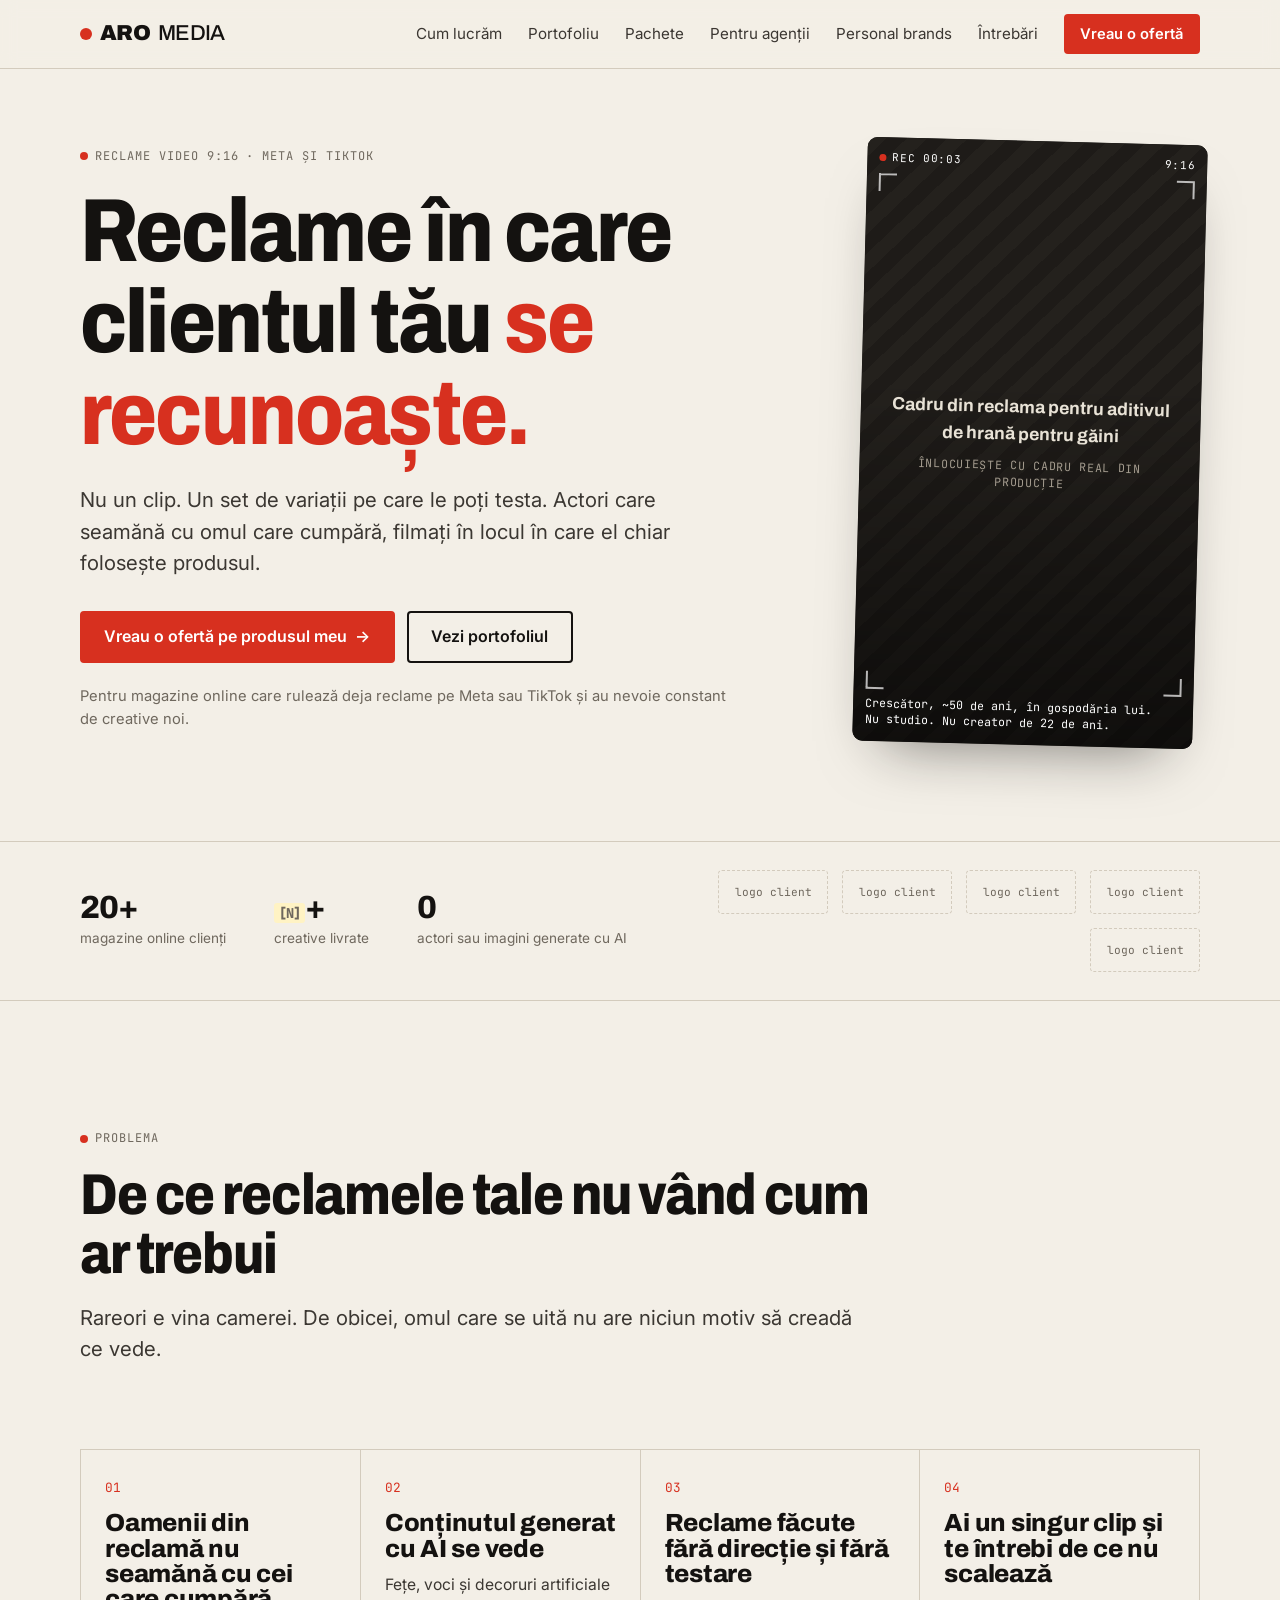
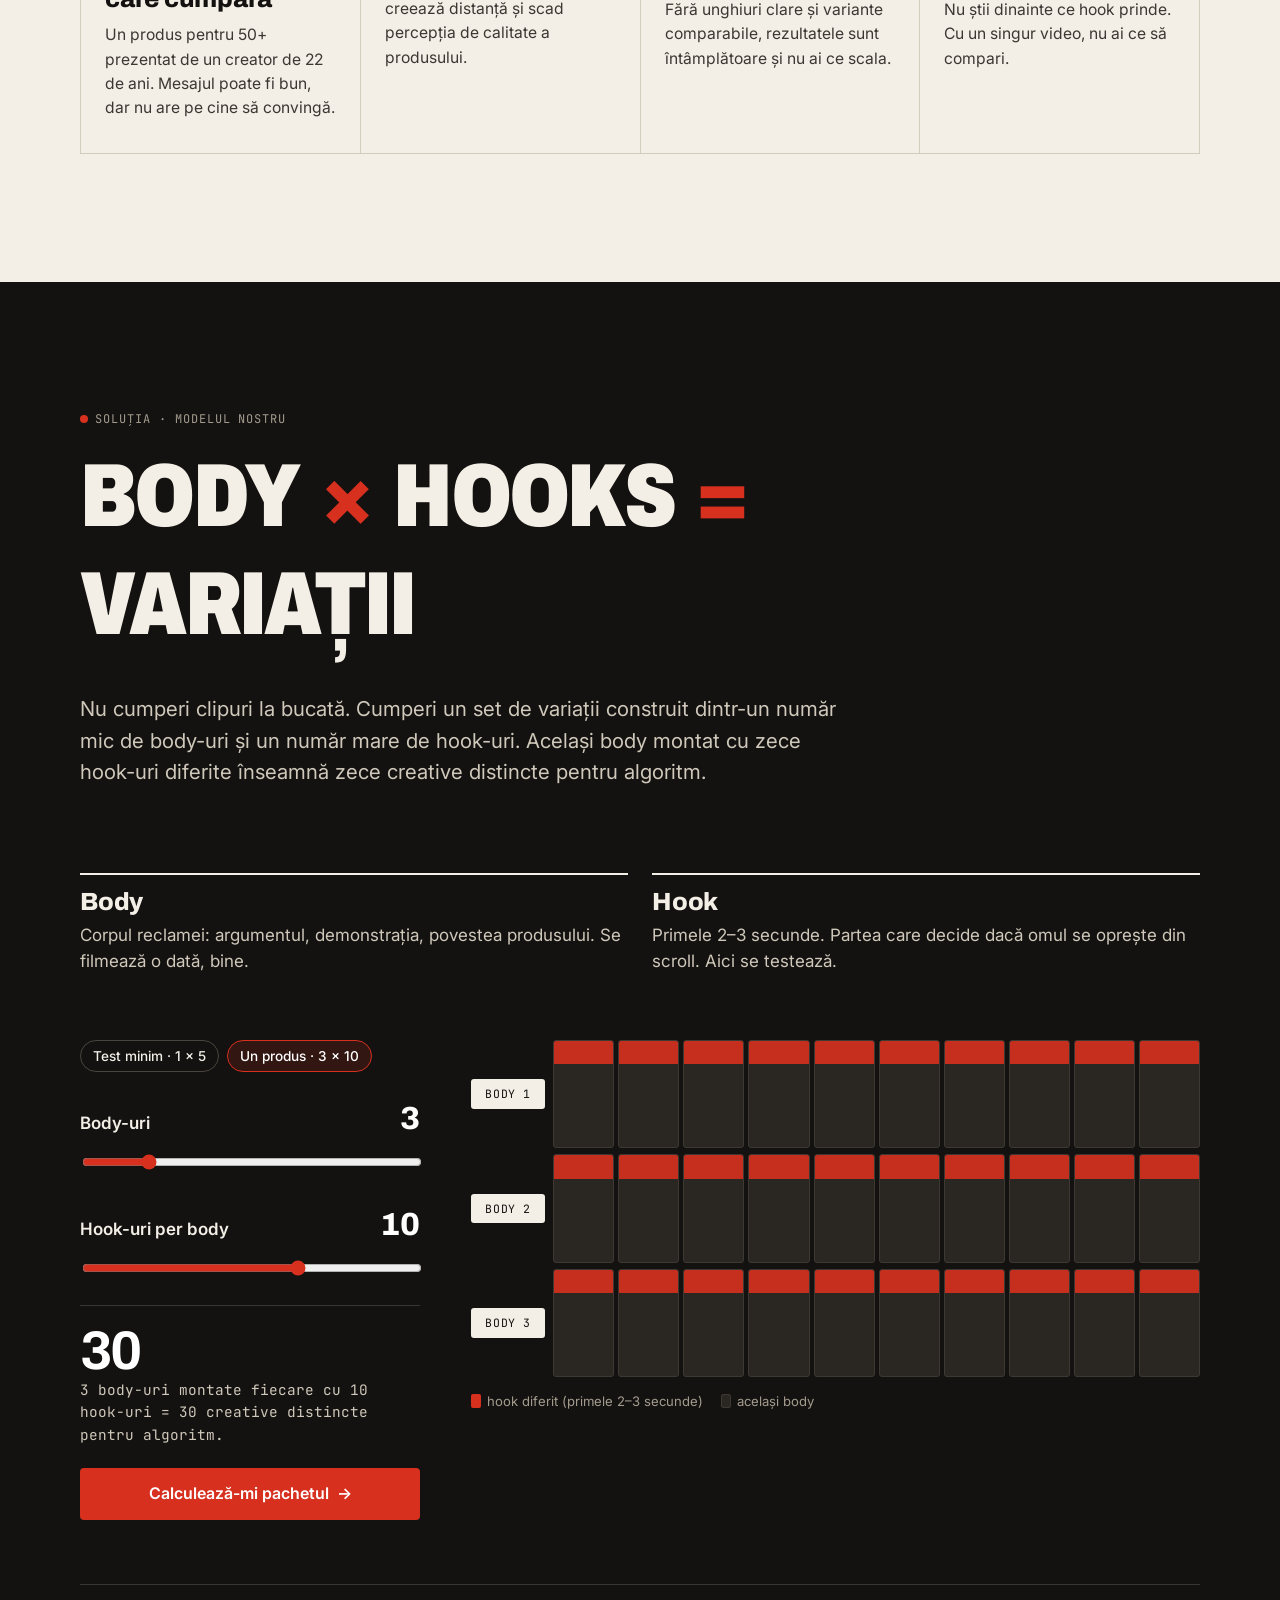
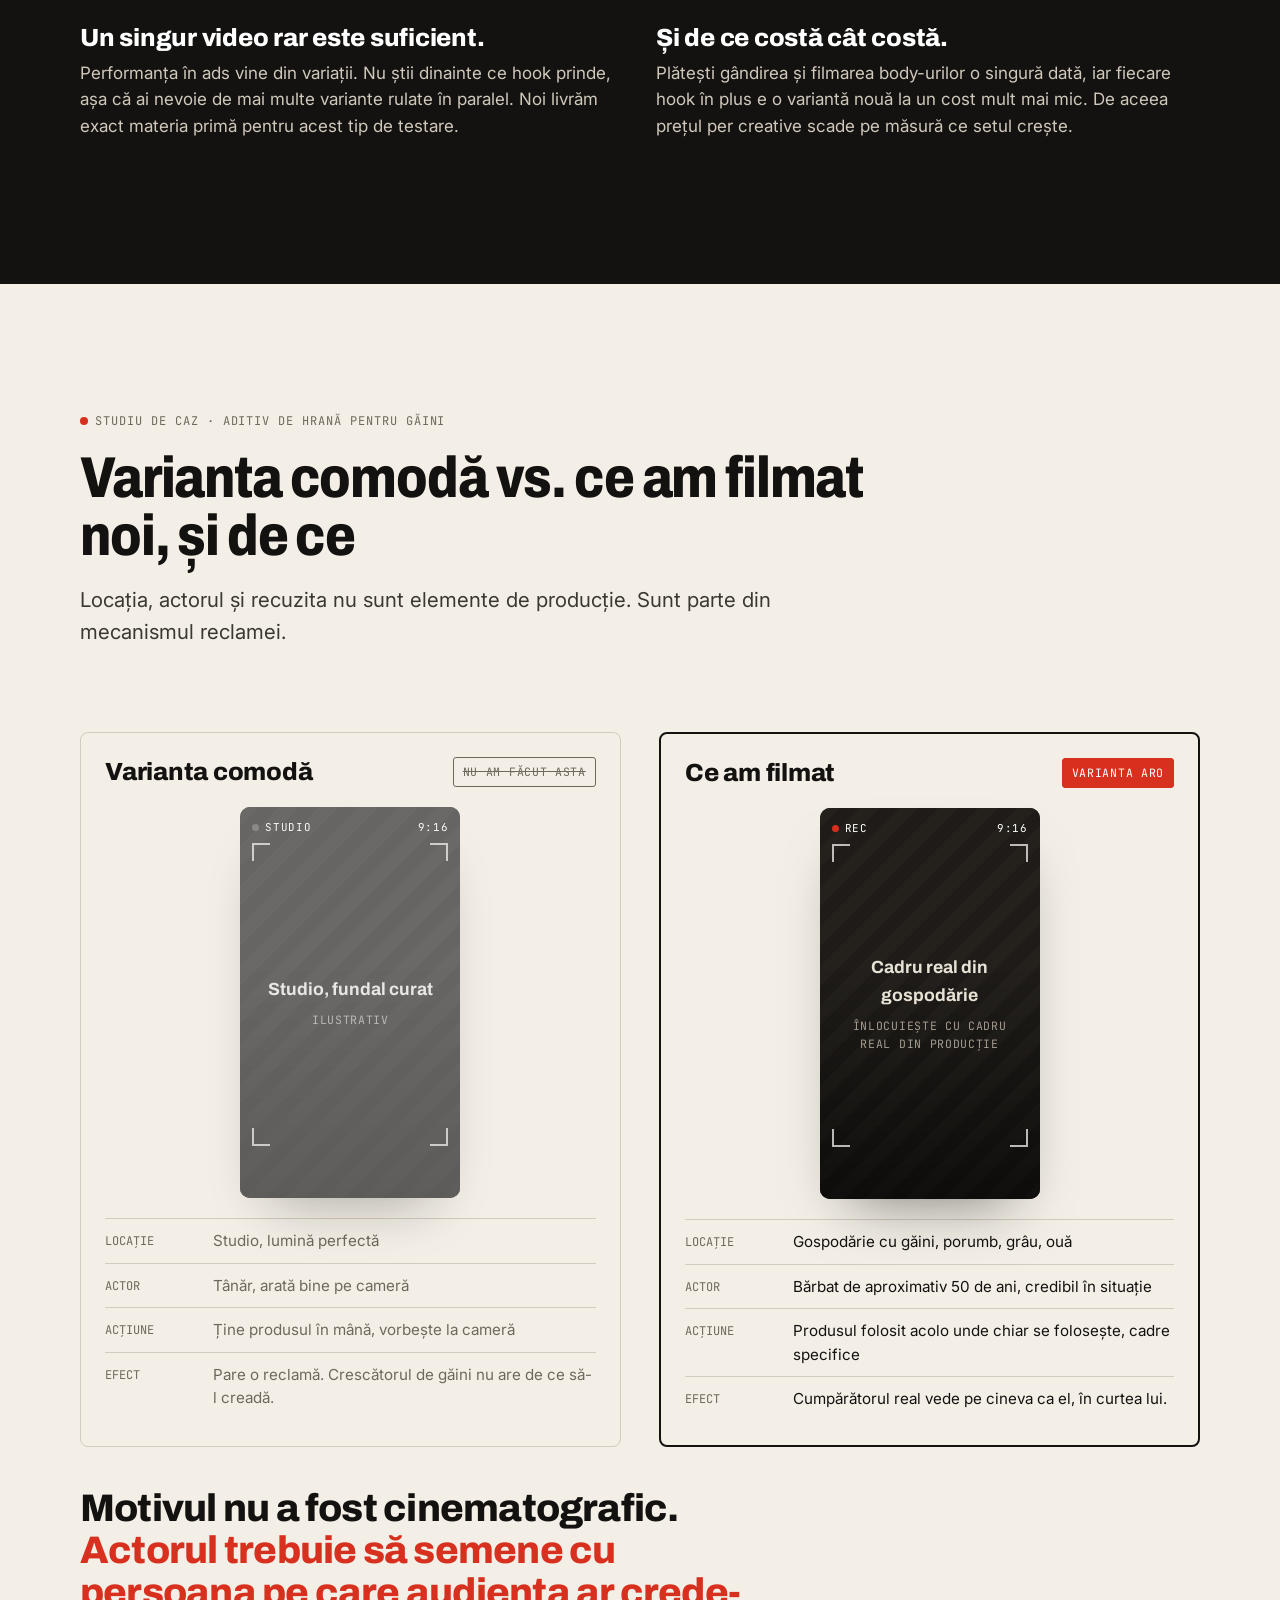
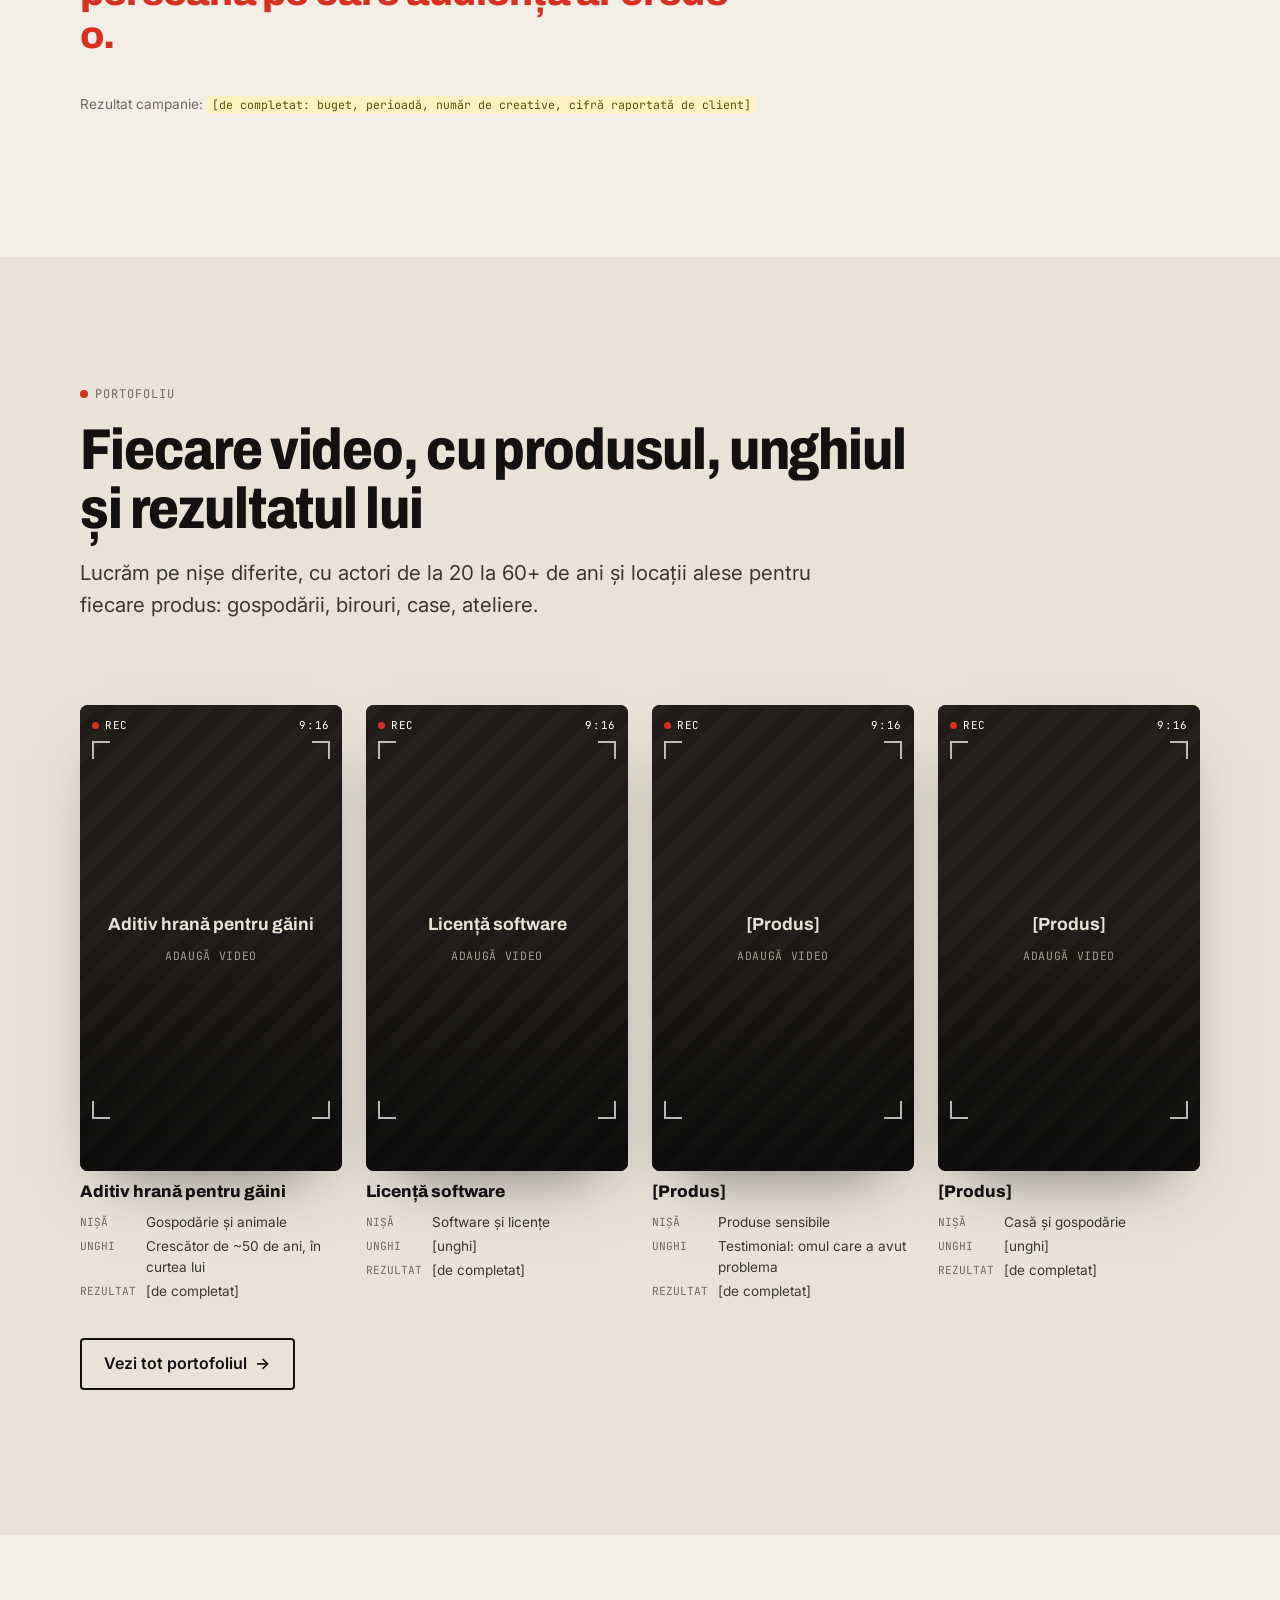
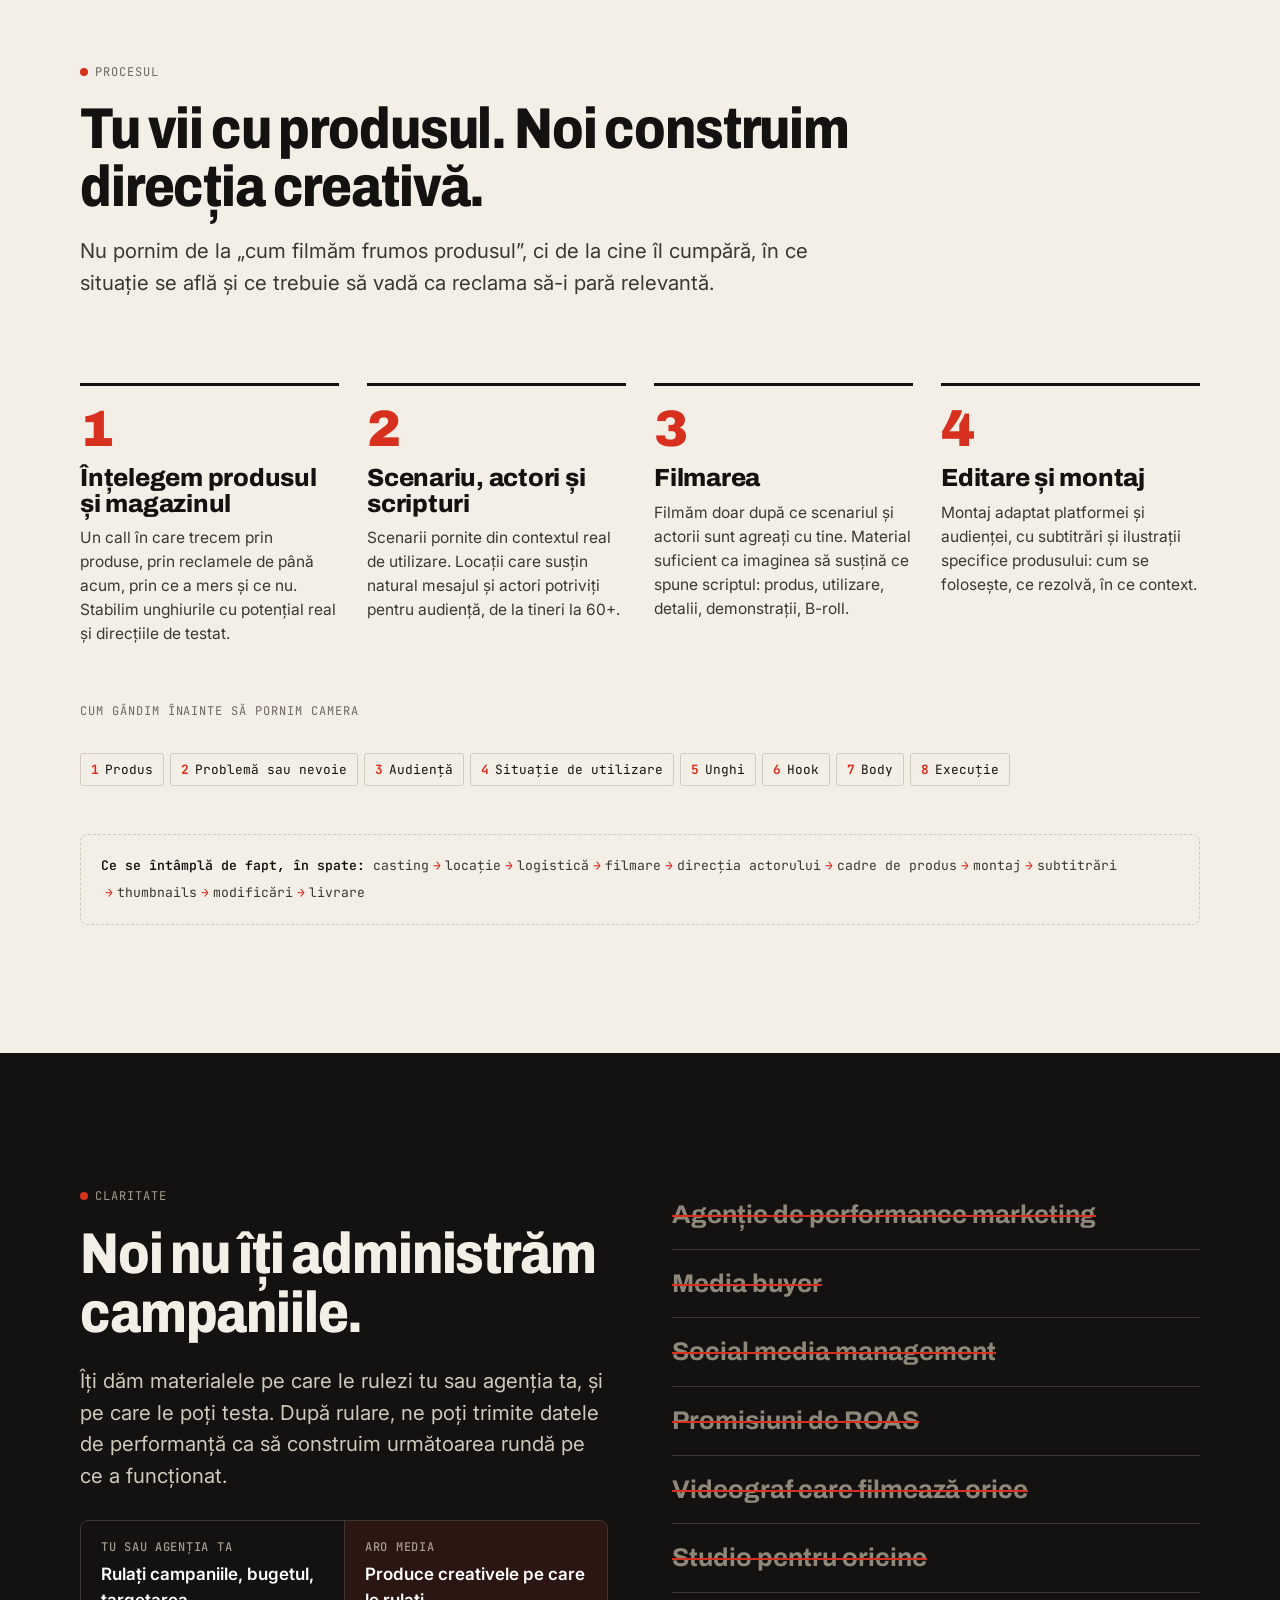
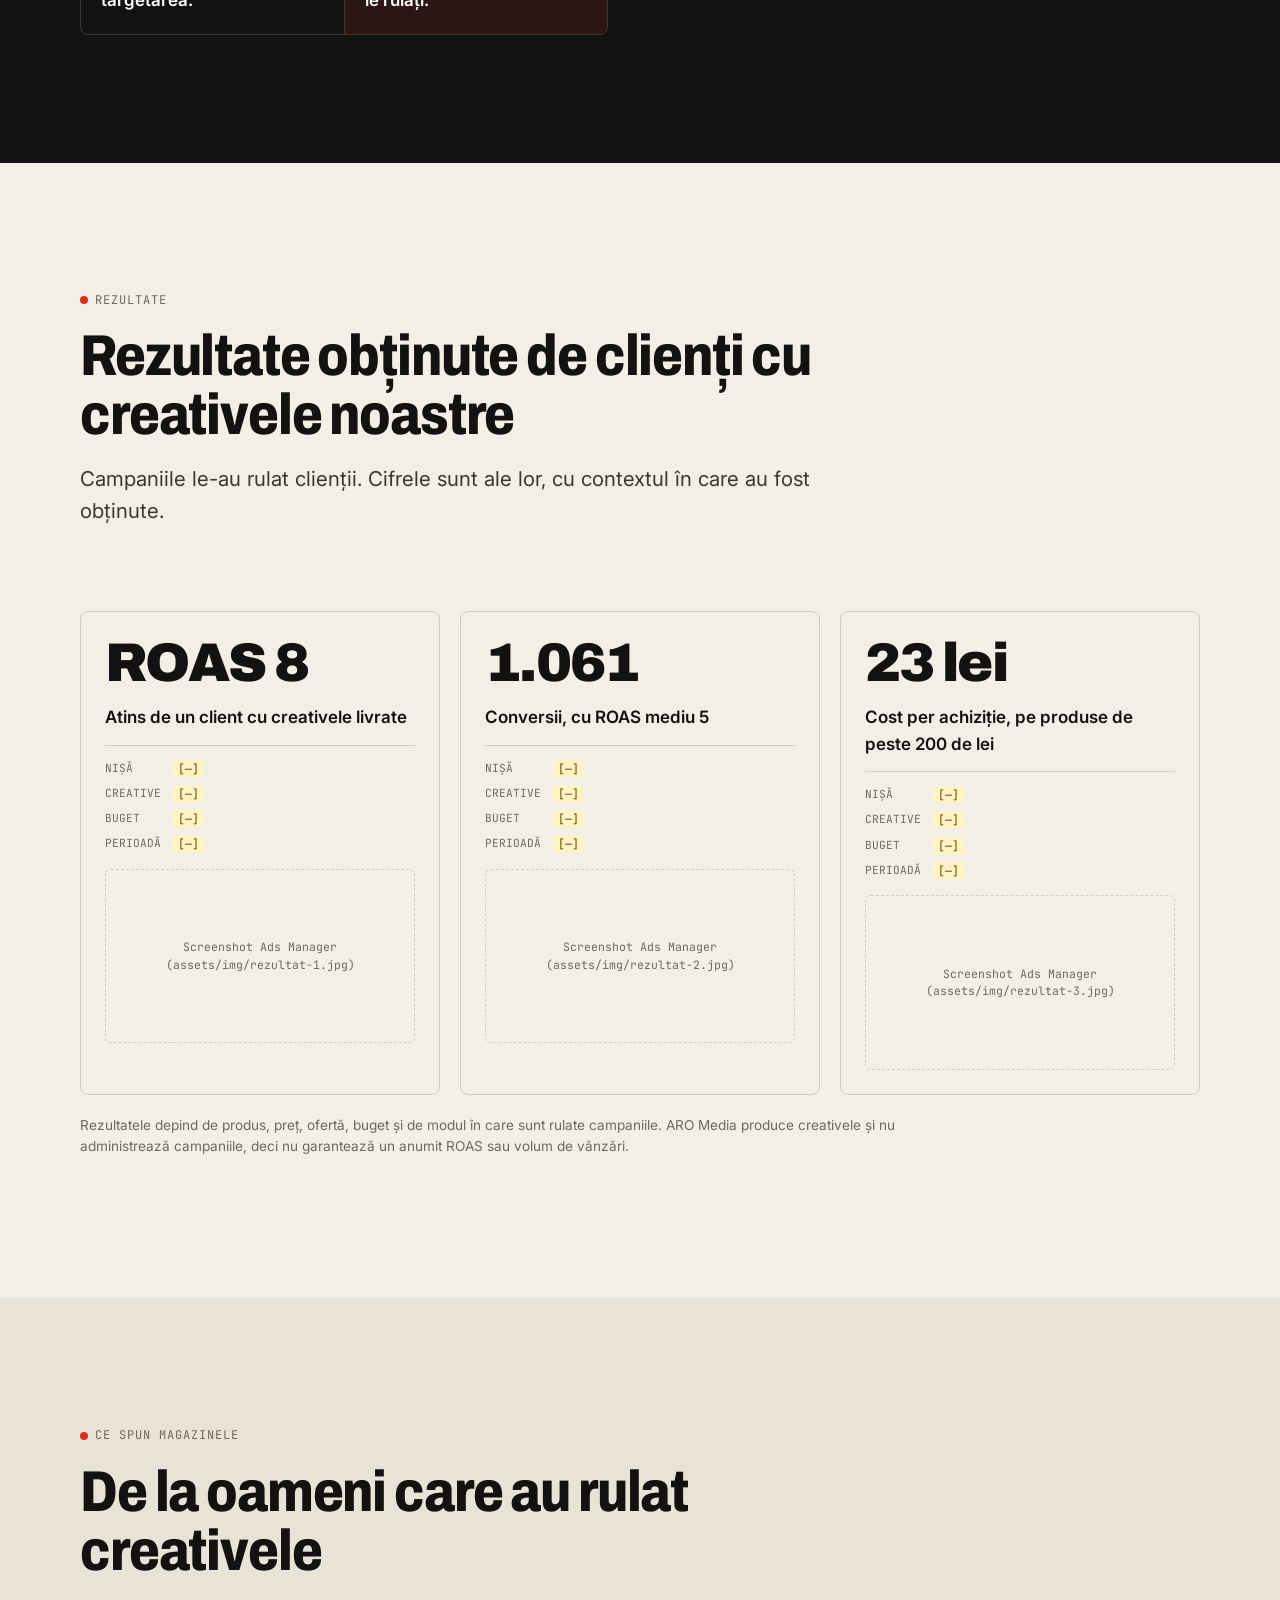
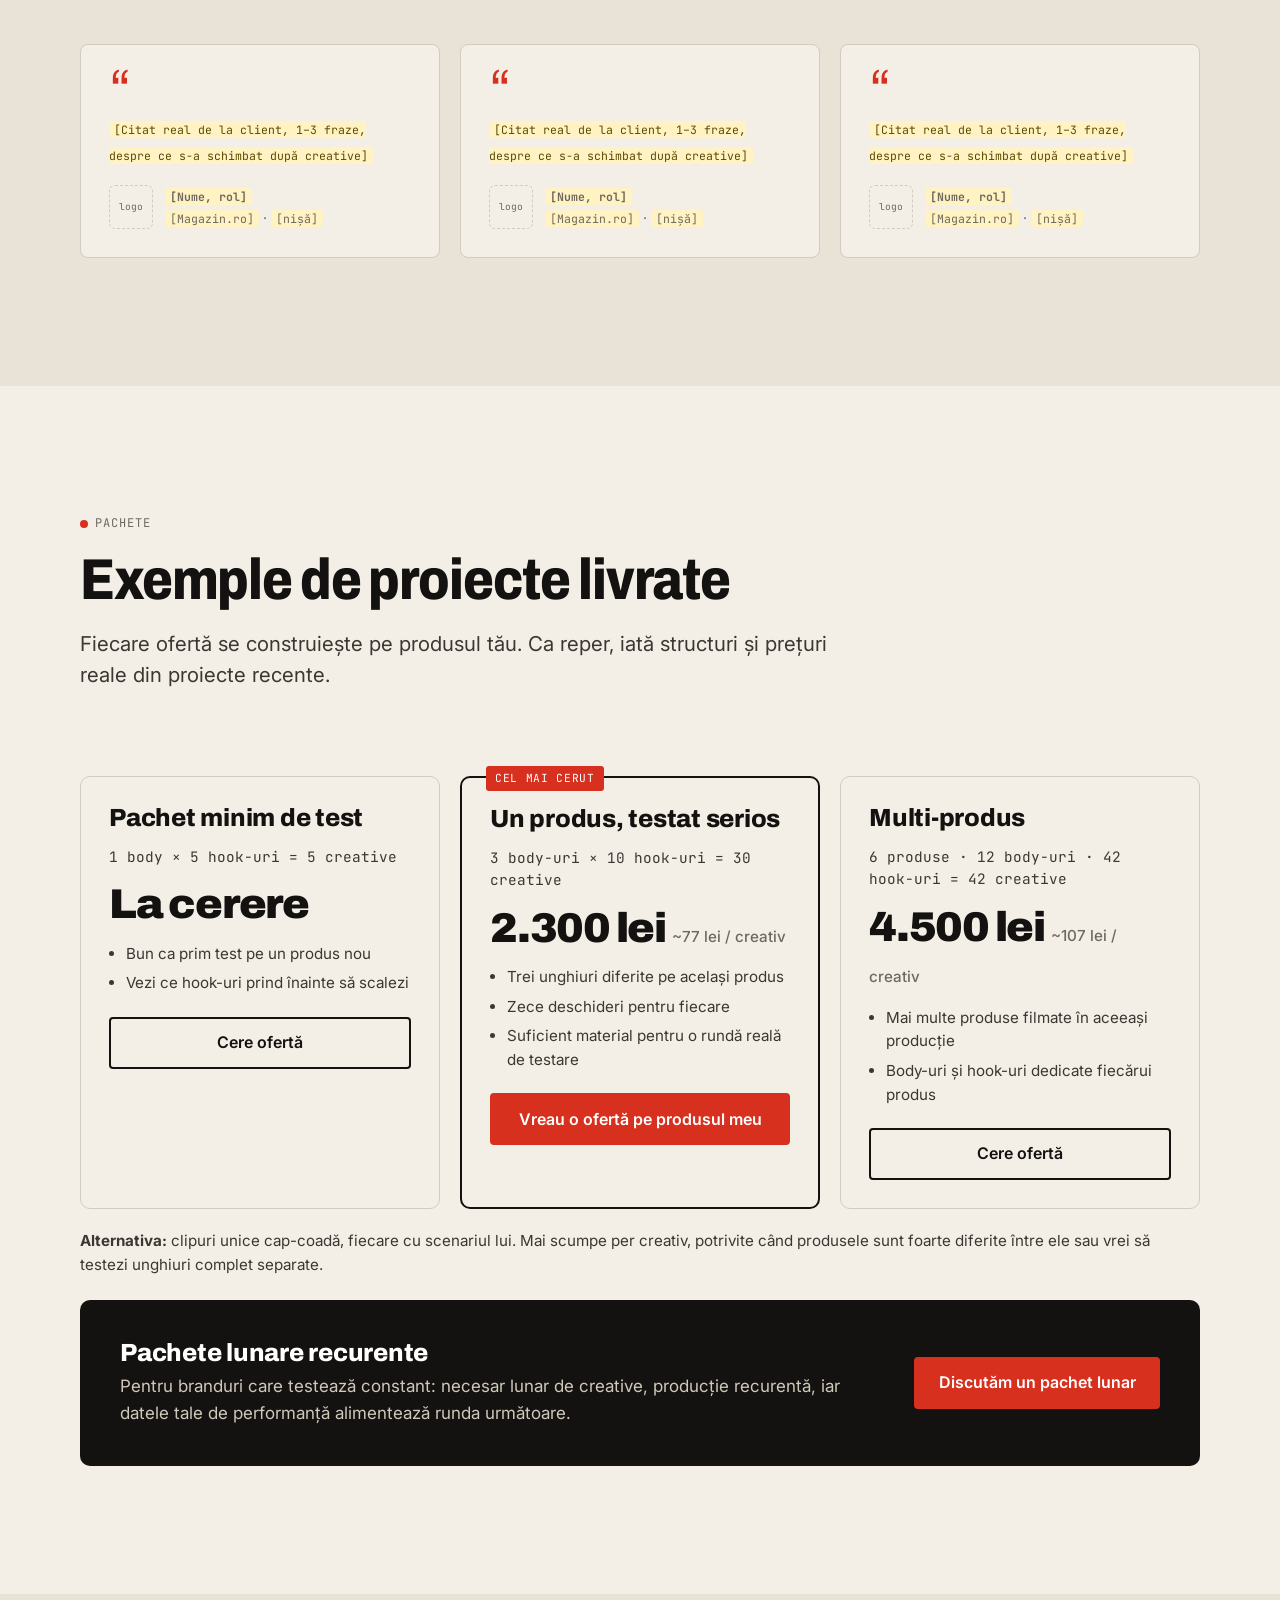
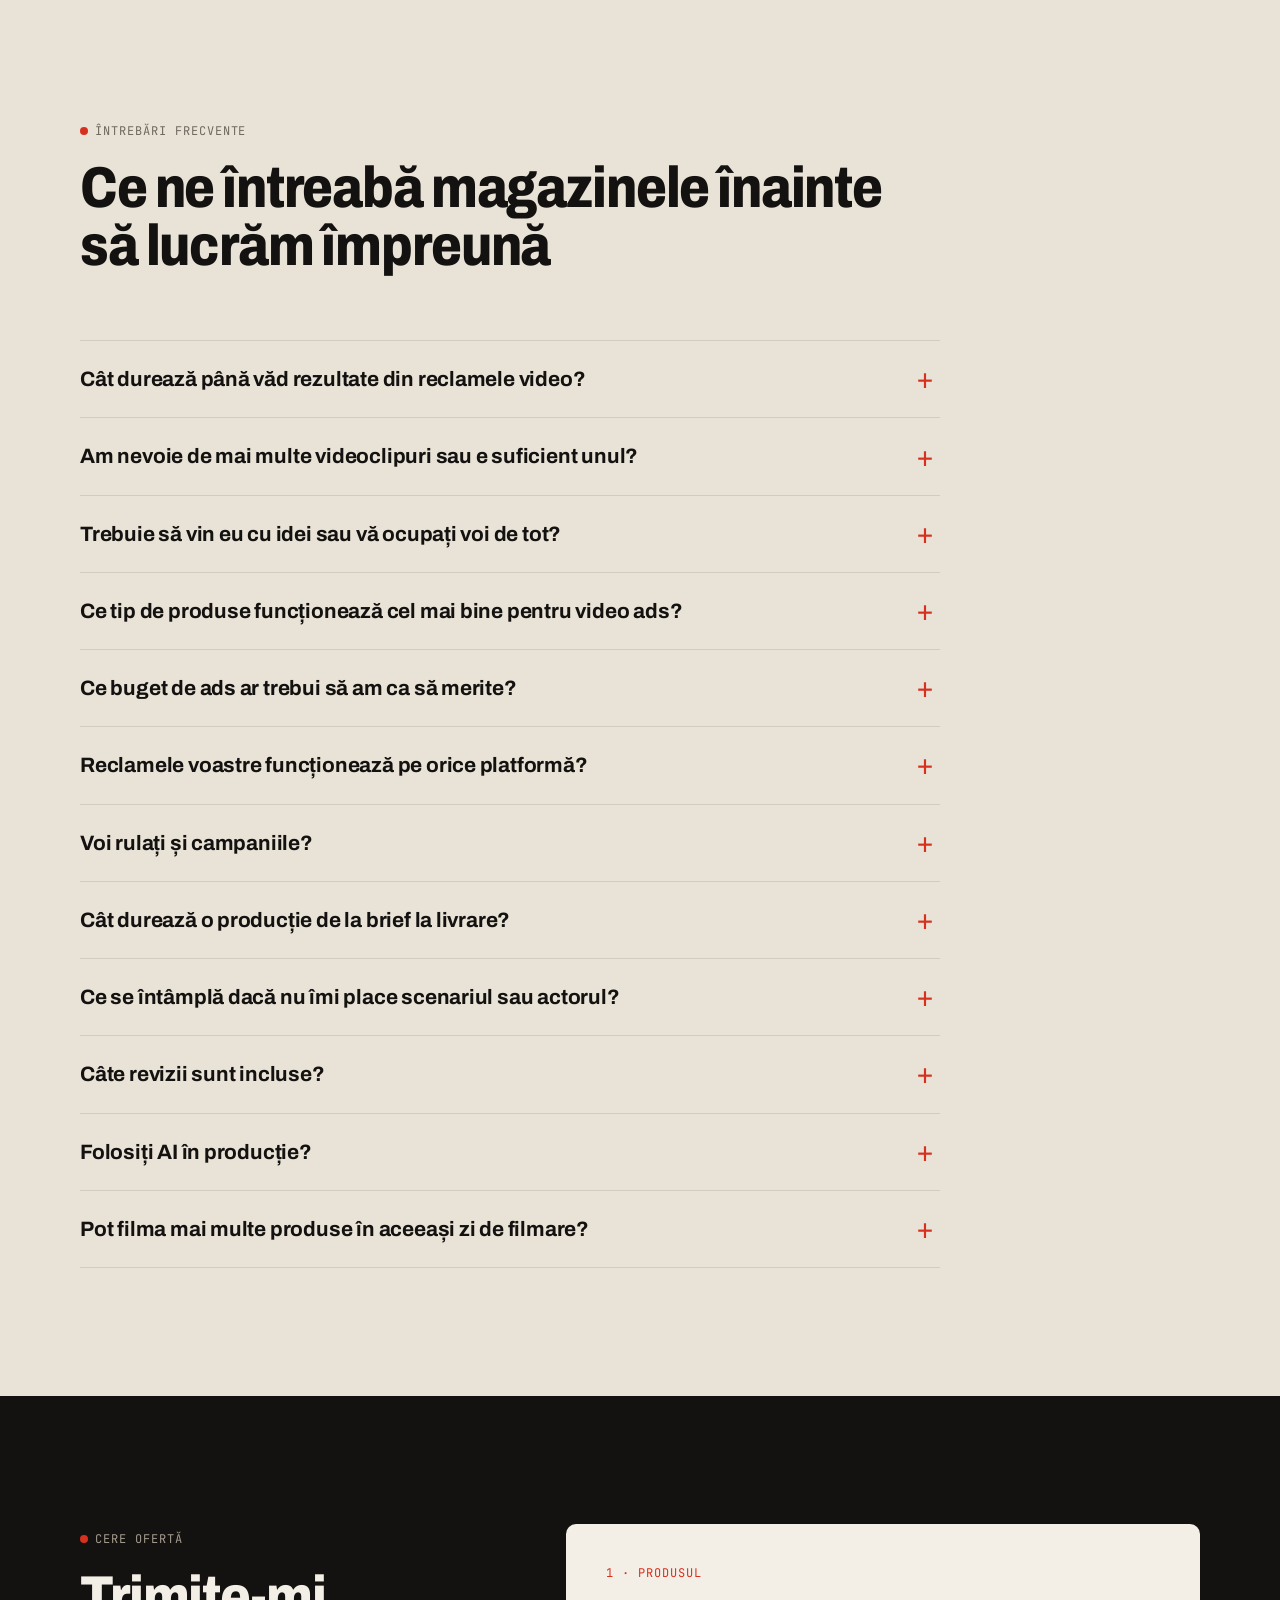
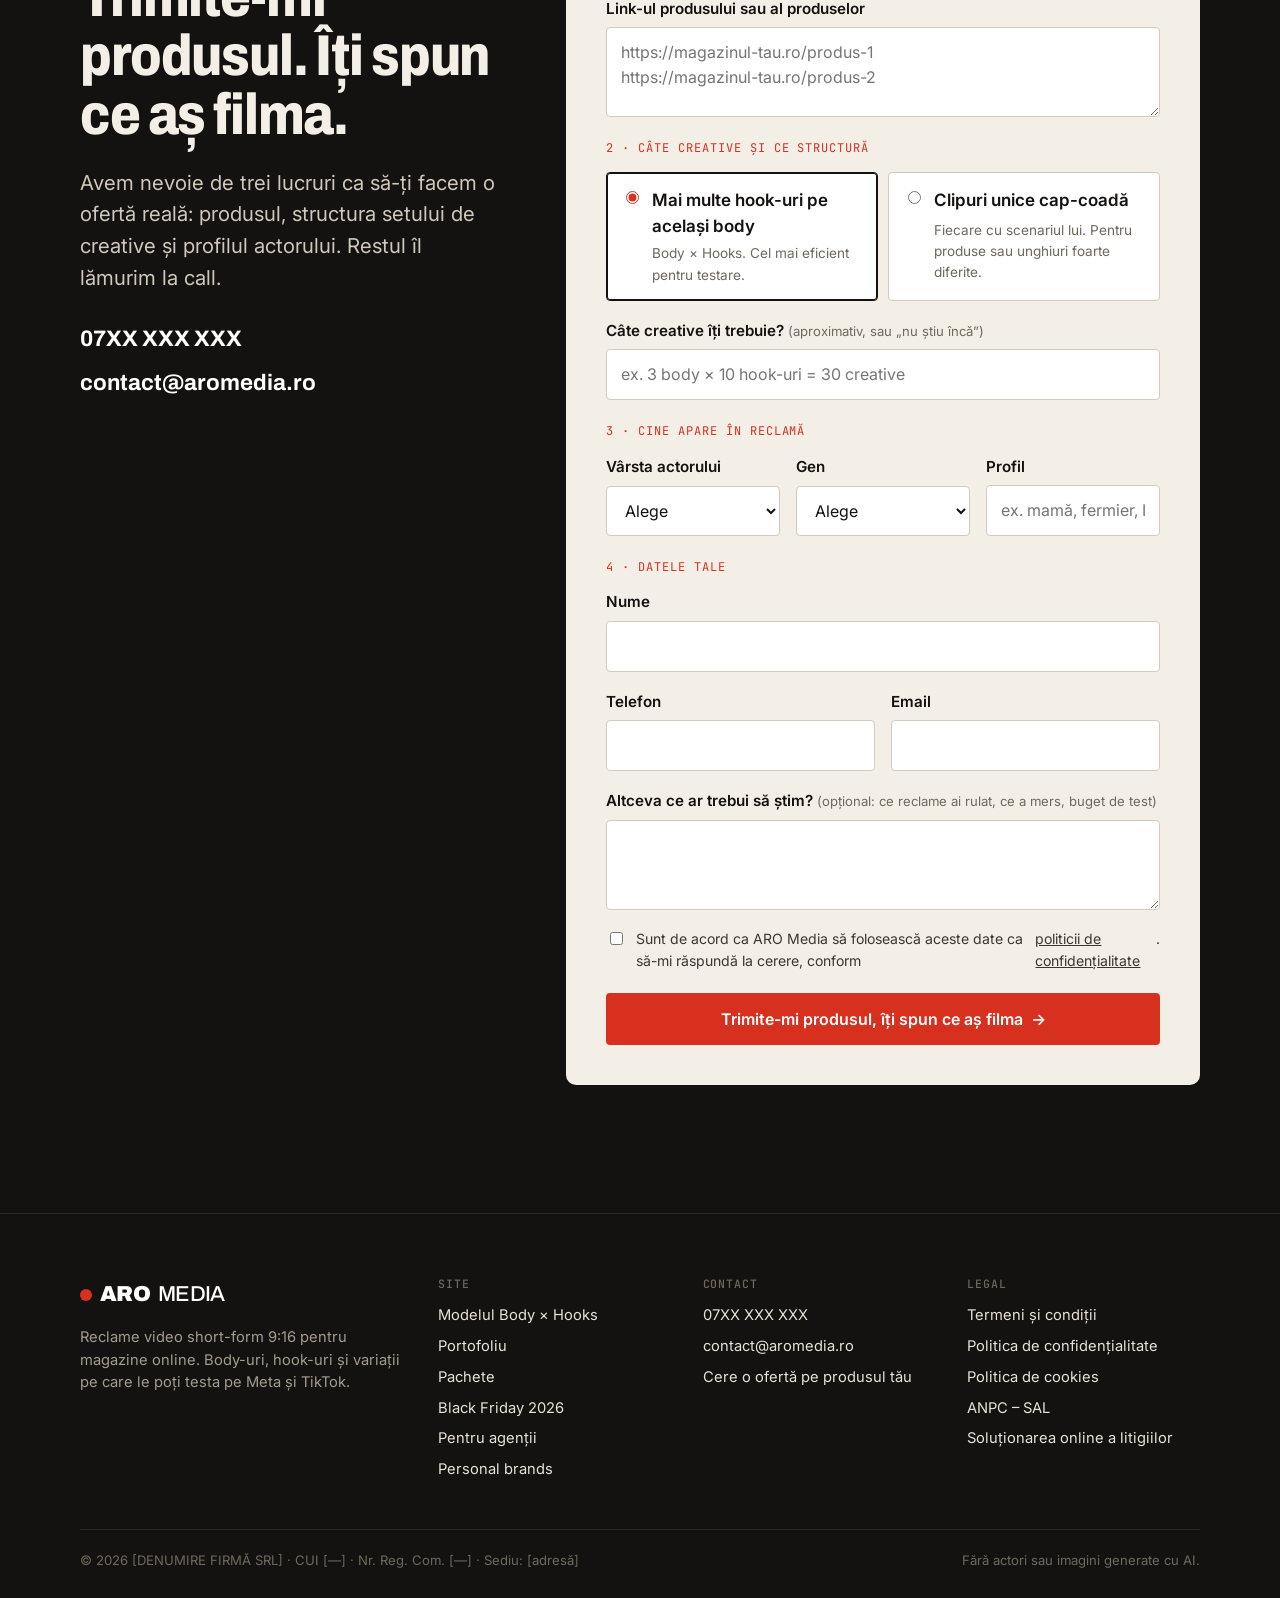
==== index.html @ 24bd260e "Site nou ARO Media Co-Authored-By: Claude Opus 5.5 <noreply@anthropic.com> Claude-Session: https://c" ====
<!doctype html>
<html lang="ro">
<head>
<meta charset="utf-8">
<meta name="viewport" content="width=device-width, initial-scale=1">
<title>ARO Media — Reclame video pentru magazine online | Meta și TikTok</title>
<meta name="description" content="Reclame video short-form 9:16 pentru magazine online. Actori care seamănă cu cumpărătorul, locații reale și seturi de variații Body × Hooks pe care le poți testa pe Meta și TikTok.">
<link rel="canonical" href="https://aromedia.ro/">
<meta property="og:type" content="website">
<meta property="og:locale" content="ro_RO">
<meta property="og:site_name" content="ARO Media">
<meta property="og:title" content="ARO Media — Reclame video pentru magazine online | Meta și TikTok">
<meta property="og:description" content="Reclame video short-form 9:16 pentru magazine online. Actori care seamănă cu cumpărătorul, locații reale și seturi de variații Body × Hooks pe care le poți testa pe Meta și TikTok.">
<meta property="og:url" content="https://aromedia.ro/">
<meta property="og:image" content="https://aromedia.ro/assets/img/og-image.jpg">
<meta name="theme-color" content="#141210">
<link rel="icon" href="/assets/img/favicon.svg" type="image/svg+xml">
<link rel="preconnect" href="https://fonts.googleapis.com">
<link rel="preconnect" href="https://fonts.gstatic.com" crossorigin>
<link rel="stylesheet" href="https://fonts.googleapis.com/css2?family=Archivo:wdth,wght@62..125,400..900&family=Inter:wght@400;500;600;700&family=JetBrains+Mono:wght@400;500&display=swap">
<link rel="stylesheet" href="/assets/css/style.css">
</head>
<body>
<a class="skip" href="#continut">Sari la conținut</a>

<div class="promo" data-bf>
  <div class="wrap">
    <span class="dot" aria-hidden="true"></span>
    <span>Black Friday 2026: pachete personalizate până pe 30 noiembrie.</span>
    <a href="/black-friday.html">Vezi oferta →</a>
  </div>
</div>
<header class="site-header">
  <div class="wrap">
    <a class="logo" href="/" aria-label="ARO Media, prima pagină"><span class="rec" aria-hidden="true"></span>ARO<span class="light">MEDIA</span></a>
    <button class="menu-toggle" aria-expanded="false" aria-controls="nav">Meniu</button>
    <nav class="nav" id="nav" aria-label="Principal">
      <a href="/#model">Cum lucrăm</a>
      <a href="/portofoliu.html">Portofoliu</a>
      <a href="/#pachete">Pachete</a>
      <a href="/agentii.html">Pentru agenții</a>
      <a href="/personal-brand.html">Personal brands</a>
      <a href="/#faq">Întrebări</a>
      <a class="btn btn-primary" href="/#oferta">Vreau o ofertă</a>
    </nav>
  </div>
</header>
<main id="continut">

<section class="hero">
  <div class="wrap hero-grid">
    <div>
      <span class="label">Reclame video 9:16 · Meta și TikTok</span>
      <h1 style="margin-top:18px">Reclame în care clientul tău <em>se recunoaște.</em></h1>
      <p class="lead">Nu un clip. Un set de variații pe care le poți testa. Actori care seamănă cu omul care cumpără, filmați în locul în care el chiar folosește produsul.</p>
      <div class="hero-ctas">
        <a class="btn btn-primary" href="#oferta">Vreau o ofertă pe produsul meu <span class="arr">→</span></a>
        <a class="btn" href="/portofoliu.html">Vezi portofoliul</a>
      </div>
      <p class="hero-note">Pentru magazine online care rulează deja reclame pe Meta sau TikTok și au nevoie constant de creative noi.</p>
    </div>
    <div class="frame hero-frame">
  <div class="ph"><div><strong>Cadru din reclama pentru aditivul de hrană pentru găini</strong><small>Înlocuiește cu cadru real din producție</small></div></div>
  <span class="corner c1"></span><span class="corner c2"></span><span class="corner c3"></span><span class="corner c4"></span>
  <div class="hud"><span class="r">REC 00:03</span><span>9:16</span></div>
  <div class="cap">Crescător, ~50 de ani, în gospodăria lui.<br>Nu studio. Nu creator de 22 de ani.</div>
</div>
  </div>
</section>

<div class="proof">
  <div class="wrap">
    <div class="stats">
      <div class="stat"><b>20+</b><span>magazine online clienți</span></div>
      <div class="stat"><b><span class="todo">[N]</span>+</b><span>creative livrate</span></div>
      <div class="stat"><b>0</b><span>actori sau imagini generate cu AI</span></div>
    </div>
    <div class="logos" aria-label="Magazine cu care am lucrat">
      <div class="logo-slot">logo client</div>
      <div class="logo-slot">logo client</div>
      <div class="logo-slot">logo client</div>
      <div class="logo-slot">logo client</div>
      <div class="logo-slot">logo client</div>
    </div>
  </div>
</div>

<section id="problema">
  <div class="wrap">
    <div class="sec-head reveal">
      <span class="label">Problema</span>
      <h2>De ce reclamele tale nu vând cum ar trebui</h2>
      <p class="lead">Rareori e vina camerei. De obicei, omul care se uită nu are niciun motiv să creadă ce vede.</p>
    </div>
    <div class="problems reveal">
      <div class="problem"><span class="n">01</span><h3>Oamenii din reclamă nu seamănă cu cei care cumpără</h3><p>Un produs pentru 50+ prezentat de un creator de 22 de ani. Mesajul poate fi bun, dar nu are pe cine să convingă.</p></div>
      <div class="problem"><span class="n">02</span><h3>Conținutul generat cu AI se vede</h3><p>Fețe, voci și decoruri artificiale creează distanță și scad percepția de calitate a produsului.</p></div>
      <div class="problem"><span class="n">03</span><h3>Reclame făcute fără direcție și fără testare</h3><p>Fără unghiuri clare și variante comparabile, rezultatele sunt întâmplătoare și nu ai ce scala.</p></div>
      <div class="problem"><span class="n">04</span><h3>Ai un singur clip și te întrebi de ce nu scalează</h3><p>Nu știi dinainte ce hook prinde. Cu un singur video, nu ai ce să compari.</p></div>
    </div>
  </div>
</section>

<section id="model" class="dark">
  <div class="wrap">
    <div class="sec-head reveal">
      <span class="label">Soluția · modelul nostru</span>
      <h2 class="sr-only">Body × Hooks = variații creative</h2>
      <div class="bxh-formula" aria-hidden="true"><span>BODY</span><span class="x">×</span><span>HOOKS</span><span class="eq">=</span><span>VARIAȚII</span></div>
      <p class="lead">Nu cumperi clipuri la bucată. Cumperi un set de variații construit dintr-un număr mic de body-uri și un număr mare de hook-uri. Același body montat cu zece hook-uri diferite înseamnă zece creative distincte pentru algoritm.</p>
    </div>

    <div class="bxh-def reveal">
      <div><h3>Body</h3><p>Corpul reclamei: argumentul, demonstrația, povestea produsului. Se filmează o dată, bine.</p></div>
      <div><h3>Hook</h3><p>Primele 2–3 secunde. Partea care decide dacă omul se oprește din scroll. Aici se testează.</p></div>
    </div>

    <div class="calc reveal" data-calc>
      <div class="calc-controls">
        <div class="presets" aria-label="Exemple de pachete">
          <button type="button" data-preset data-b="1" data-h="5">Test minim · 1 × 5</button>
          <button type="button" data-preset data-b="3" data-h="10">Un produs · 3 × 10</button>
        </div>
        <div class="ctrl">
          <label for="bodies">Body-uri <output id="bodies-out" for="bodies">3</output></label>
          <input type="range" id="bodies" min="1" max="12" value="3">
        </div>
        <div class="ctrl">
          <label for="hooks">Hook-uri per body <output id="hooks-out" for="hooks">10</output></label>
          <input type="range" id="hooks" min="1" max="15" value="10">
        </div>
        <div class="calc-result">
          <b data-total>30</b>
          <span data-sentence>3 body-uri montate fiecare cu 10 hook-uri = 30 creative distincte pentru algoritm.</span>
        </div>
        <a class="btn btn-primary" href="#oferta" data-calc-cta>Calculează-mi pachetul <span class="arr">→</span></a>
      </div>
      <div>
        <div class="matrix-wrap"><div class="matrix" data-matrix aria-hidden="true"></div></div>
        <div class="matrix-legend"><span><i style="background:#d7301f"></i>hook diferit (primele 2–3 secunde)</span><span><i style="background:#2a2723;border:1px solid #3d3832"></i>același body</span></div>
      </div>
    </div>

    <div class="bxh-why reveal">
      <div>
        <h3>Un singur video rar este suficient.</h3>
        <p>Performanța în ads vine din variații. Nu știi dinainte ce hook prinde, așa că ai nevoie de mai multe variante rulate în paralel. Noi livrăm exact materia primă pentru acest tip de testare.</p>
      </div>
      <div>
        <h3>Și de ce costă cât costă.</h3>
        <p>Plătești gândirea și filmarea body-urilor o singură dată, iar fiecare hook în plus e o variantă nouă la un cost mult mai mic. De aceea prețul per creative scade pe măsură ce setul crește.</p>
      </div>
    </div>
  </div>
</section>

<section id="studiu-de-caz">
  <div class="wrap">
    <div class="sec-head reveal">
      <span class="label">Studiu de caz · aditiv de hrană pentru găini</span>
      <h2>Varianta comodă vs. ce am filmat noi, și de ce</h2>
      <p class="lead">Locația, actorul și recuzita nu sunt elemente de producție. Sunt parte din mecanismul reclamei.</p>
    </div>
    <div class="case-grid reveal">
      <article class="case-col comfy">
        <header><h3>Varianta comodă</h3><span class="tag no">Nu am făcut asta</span></header>
        <div class="frame ">
  <div class="ph"><div><strong>Studio, fundal curat</strong><small>Ilustrativ</small></div></div>
  <span class="corner c1"></span><span class="corner c2"></span><span class="corner c3"></span><span class="corner c4"></span>
  <div class="hud"><span class="r">STUDIO</span><span>9:16</span></div>
  
</div>
        <ul class="case-list">
          <li><span>Locație</span><span>Studio, lumină perfectă</span></li>
          <li><span>Actor</span><span>Tânăr, arată bine pe cameră</span></li>
          <li><span>Acțiune</span><span>Ține produsul în mână, vorbește la cameră</span></li>
          <li><span>Efect</span><span>Pare o reclamă. Crescătorul de găini nu are de ce să-l creadă.</span></li>
        </ul>
      </article>
      <article class="case-col ours">
        <header><h3>Ce am filmat</h3><span class="tag yes">Varianta ARO</span></header>
        <div class="frame ">
  <div class="ph"><div><strong>Cadru real din gospodărie</strong><small>Înlocuiește cu cadru real din producție</small></div></div>
  <span class="corner c1"></span><span class="corner c2"></span><span class="corner c3"></span><span class="corner c4"></span>
  <div class="hud"><span class="r">REC</span><span>9:16</span></div>
  
</div>
        <ul class="case-list">
          <li><span>Locație</span><span>Gospodărie cu găini, porumb, grâu, ouă</span></li>
          <li><span>Actor</span><span>Bărbat de aproximativ 50 de ani, credibil în situație</span></li>
          <li><span>Acțiune</span><span>Produsul folosit acolo unde chiar se folosește, cadre specifice</span></li>
          <li><span>Efect</span><span>Cumpărătorul real vede pe cineva ca el, în curtea lui.</span></li>
        </ul>
      </article>
    </div>
    <p class="case-quote reveal">Motivul nu a fost cinematografic.<span class="red">Actorul trebuie să semene cu persoana pe care audiența ar crede-o.</span></p>
    <p class="disclaimer">Rezultat campanie: <span class="todo">[de completat: buget, perioadă, număr de creative, cifră raportată de client]</span></p>
  </div>
</section>

<section id="portofoliu" class="alt">
  <div class="wrap">
    <div class="sec-head reveal">
      <span class="label">Portofoliu</span>
      <h2>Fiecare video, cu produsul, unghiul și rezultatul lui</h2>
      <p class="lead">Lucrăm pe nișe diferite, cu actori de la 20 la 60+ de ani și locații alese pentru fiecare produs: gospodării, birouri, case, ateliere.</p>
    </div>
    <div class="work-grid reveal">
      <article class="work">
        <div class="frame ">
  <div class="ph"><div><strong>Aditiv hrană pentru găini</strong><small>Adaugă video</small></div></div>
  <span class="corner c1"></span><span class="corner c2"></span><span class="corner c3"></span><span class="corner c4"></span>
  <div class="hud"><span class="r">REC</span><span>9:16</span></div>
  
</div>
        <h3>Aditiv hrană pentru găini</h3>
        <dl><dt>Nișă</dt><dd>Gospodărie și animale</dd><dt>Unghi</dt><dd>Crescător de ~50 de ani, în curtea lui</dd><dt>Rezultat</dt><dd>[de completat]</dd></dl>
      </article>
<article class="work">
        <div class="frame ">
  <div class="ph"><div><strong>Licență software</strong><small>Adaugă video</small></div></div>
  <span class="corner c1"></span><span class="corner c2"></span><span class="corner c3"></span><span class="corner c4"></span>
  <div class="hud"><span class="r">REC</span><span>9:16</span></div>
  
</div>
        <h3>Licență software</h3>
        <dl><dt>Nișă</dt><dd>Software și licențe</dd><dt>Unghi</dt><dd>[unghi]</dd><dt>Rezultat</dt><dd>[de completat]</dd></dl>
      </article>
<article class="work">
        <div class="frame ">
  <div class="ph"><div><strong>[Produs]</strong><small>Adaugă video</small></div></div>
  <span class="corner c1"></span><span class="corner c2"></span><span class="corner c3"></span><span class="corner c4"></span>
  <div class="hud"><span class="r">REC</span><span>9:16</span></div>
  
</div>
        <h3>[Produs]</h3>
        <dl><dt>Nișă</dt><dd>Produse sensibile</dd><dt>Unghi</dt><dd>Testimonial: omul care a avut problema</dd><dt>Rezultat</dt><dd>[de completat]</dd></dl>
      </article>
<article class="work">
        <div class="frame ">
  <div class="ph"><div><strong>[Produs]</strong><small>Adaugă video</small></div></div>
  <span class="corner c1"></span><span class="corner c2"></span><span class="corner c3"></span><span class="corner c4"></span>
  <div class="hud"><span class="r">REC</span><span>9:16</span></div>
  
</div>
        <h3>[Produs]</h3>
        <dl><dt>Nișă</dt><dd>Casă și gospodărie</dd><dt>Unghi</dt><dd>[unghi]</dd><dt>Rezultat</dt><dd>[de completat]</dd></dl>
      </article>
    </div>
    <p style="margin-top:36px"><a class="btn" href="/portofoliu.html">Vezi tot portofoliul <span class="arr">→</span></a></p>
  </div>
</section>

<section id="proces">
  <div class="wrap">
    <div class="sec-head reveal">
      <span class="label">Procesul</span>
      <h2>Tu vii cu produsul. Noi construim direcția creativă.</h2>
      <p class="lead">Nu pornim de la „cum filmăm frumos produsul”, ci de la cine îl cumpără, în ce situație se află și ce trebuie să vadă ca reclama să-i pară relevantă.</p>
    </div>
    <div class="steps reveal">
      <div class="step"><span class="n">1</span><h3>Înțelegem produsul și magazinul</h3><p>Un call în care trecem prin produse, prin reclamele de până acum, prin ce a mers și ce nu. Stabilim unghiurile cu potențial real și direcțiile de testat.</p></div>
      <div class="step"><span class="n">2</span><h3>Scenariu, actori și scripturi</h3><p>Scenarii pornite din contextul real de utilizare. Locații care susțin natural mesajul și actori potriviți pentru audiență, de la tineri la 60+.</p></div>
      <div class="step"><span class="n">3</span><h3>Filmarea</h3><p>Filmăm doar după ce scenariul și actorii sunt agreați cu tine. Material suficient ca imaginea să susțină ce spune scriptul: produs, utilizare, detalii, demonstrații, B-roll.</p></div>
      <div class="step"><span class="n">4</span><h3>Editare și montaj</h3><p>Montaj adaptat platformei și audienței, cu subtitrări și ilustrații specifice produsului: cum se folosește, ce rezolvă, în ce context.</p></div>
    </div>
    <div class="reveal">
      <p class="label plain" style="margin-top:56px">Cum gândim înainte să pornim camera</p>
      <div class="chain"><span><b>1</b>Produs</span><span><b>2</b>Problemă sau nevoie</span><span><b>3</b>Audiență</span><span><b>4</b>Situație de utilizare</span><span><b>5</b>Unghi</span><span><b>6</b>Hook</span><span><b>7</b>Body</span><span><b>8</b>Execuție</span></div>
      <div class="flow"><b>Ce se întâmplă de fapt, în spate:</b> casting<wbr><span class="a">→</span>locație<wbr><span class="a">→</span>logistică<wbr><span class="a">→</span>filmare<wbr><span class="a">→</span>direcția actorului<wbr><span class="a">→</span>cadre de produs<wbr><span class="a">→</span>montaj<wbr><span class="a">→</span>subtitrări<wbr><span class="a">→</span>thumbnails<wbr><span class="a">→</span>modificări<wbr><span class="a">→</span>livrare</div>
    </div>
  </div>
</section>

<section id="ce-nu-facem" class="dark">
  <div class="wrap notdo">
    <div class="reveal">
      <span class="label">Claritate</span>
      <h2 style="margin:18px 0 22px">Noi nu îți administrăm campaniile.</h2>
      <p class="lead">Îți dăm materialele pe care le rulezi tu sau agenția ta, și pe care le poți testa. După rulare, ne poți trimite datele de performanță ca să construim următoarea rundă pe ce a funcționat.</p>
      <div class="split">
        <div><h4>Tu sau agenția ta</h4><p>Rulați campaniile, bugetul, targetarea.</p></div>
        <div><h4>ARO Media</h4><p>Produce creativele pe care le rulați.</p></div>
      </div>
    </div>
    <ul class="notlist reveal" aria-label="Ce nu suntem">
      <li>Agenție de performance marketing</li>
      <li>Media buyer</li>
      <li>Social media management</li>
      <li>Promisiuni de ROAS</li>
      <li>Videograf care filmează orice</li>
      <li>Studio pentru oricine</li>
    </ul>
  </div>
</section>

<section id="rezultate">
  <div class="wrap">
    <div class="sec-head reveal">
      <span class="label">Rezultate</span>
      <h2>Rezultate obținute de clienți cu creativele noastre</h2>
      <p class="lead">Campaniile le-au rulat clienții. Cifrele sunt ale lor, cu contextul în care au fost obținute.</p>
    </div>
    <div class="results reveal">
      <article class="result">
        <span class="big">ROAS 8</span>
        <span class="what">Atins de un client cu creativele livrate</span>
        <dl class="ctx"><dt>Nișă</dt><dd><span class="todo">[—]</span></dd><dt>Creative</dt><dd><span class="todo">[—]</span></dd><dt>Buget</dt><dd><span class="todo">[—]</span></dd><dt>Perioadă</dt><dd><span class="todo">[—]</span></dd></dl>
        <div class="shot">Screenshot Ads Manager<br>(assets/img/rezultat-1.jpg)</div>
      </article>
      <article class="result">
        <span class="big">1.061</span>
        <span class="what">Conversii, cu ROAS mediu 5</span>
        <dl class="ctx"><dt>Nișă</dt><dd><span class="todo">[—]</span></dd><dt>Creative</dt><dd><span class="todo">[—]</span></dd><dt>Buget</dt><dd><span class="todo">[—]</span></dd><dt>Perioadă</dt><dd><span class="todo">[—]</span></dd></dl>
        <div class="shot">Screenshot Ads Manager<br>(assets/img/rezultat-2.jpg)</div>
      </article>
      <article class="result">
        <span class="big">23 lei</span>
        <span class="what">Cost per achiziție, pe produse de peste 200 de lei</span>
        <dl class="ctx"><dt>Nișă</dt><dd><span class="todo">[—]</span></dd><dt>Creative</dt><dd><span class="todo">[—]</span></dd><dt>Buget</dt><dd><span class="todo">[—]</span></dd><dt>Perioadă</dt><dd><span class="todo">[—]</span></dd></dl>
        <div class="shot">Screenshot Ads Manager<br>(assets/img/rezultat-3.jpg)</div>
      </article>
    </div>
    <p class="disclaimer">Rezultatele depind de produs, preț, ofertă, buget și de modul în care sunt rulate campaniile. ARO Media produce creativele și nu administrează campaniile, deci nu garantează un anumit ROAS sau volum de vânzări.</p>
  </div>
</section>

<section id="testimoniale" class="alt">
  <div class="wrap">
    <div class="sec-head reveal">
      <span class="label">Ce spun magazinele</span>
      <h2>De la oameni care au rulat creativele</h2>
    </div>
    <div class="testis reveal">
      <figure class="testi">
        <blockquote><span class="todo">[Citat real de la client, 1–3 fraze, despre ce s-a schimbat după creative]</span></blockquote>
        <figcaption><span class="av">logo</span><span><b><span class="todo">[Nume, rol]</span></b><span><span class="todo">[Magazin.ro]</span> · <span class="todo">[nișă]</span></span></span></figcaption>
      </figure>
<figure class="testi">
        <blockquote><span class="todo">[Citat real de la client, 1–3 fraze, despre ce s-a schimbat după creative]</span></blockquote>
        <figcaption><span class="av">logo</span><span><b><span class="todo">[Nume, rol]</span></b><span><span class="todo">[Magazin.ro]</span> · <span class="todo">[nișă]</span></span></span></figcaption>
      </figure>
<figure class="testi">
        <blockquote><span class="todo">[Citat real de la client, 1–3 fraze, despre ce s-a schimbat după creative]</span></blockquote>
        <figcaption><span class="av">logo</span><span><b><span class="todo">[Nume, rol]</span></b><span><span class="todo">[Magazin.ro]</span> · <span class="todo">[nișă]</span></span></span></figcaption>
      </figure>
    </div>
  </div>
</section>

<section id="pachete">
  <div class="wrap">
    <div class="sec-head reveal">
      <span class="label">Pachete</span>
      <h2>Exemple de proiecte livrate</h2>
      <p class="lead">Fiecare ofertă se construiește pe produsul tău. Ca reper, iată structuri și prețuri reale din proiecte recente.</p>
    </div>
    <div class="packs reveal">
      <article class="pack">
        <h3>Pachet minim de test</h3>
        <div class="struct">1 body × 5 hook-uri = 5 creative</div>
        <div class="price">La cerere</div>
        <ul><li>Bun ca prim test pe un produs nou</li><li>Vezi ce hook-uri prind înainte să scalezi</li></ul>
        <a class="btn" href="#oferta">Cere ofertă</a>
      </article>
      <article class="pack featured">
        <span class="badge">Cel mai cerut</span>
        <h3>Un produs, testat serios</h3>
        <div class="struct">3 body-uri × 10 hook-uri = 30 creative</div>
        <div class="price">2.300 lei <small>~77 lei / creativ</small></div>
        <ul><li>Trei unghiuri diferite pe același produs</li><li>Zece deschideri pentru fiecare</li><li>Suficient material pentru o rundă reală de testare</li></ul>
        <a class="btn btn-primary" href="#oferta">Vreau o ofertă pe produsul meu</a>
      </article>
      <article class="pack">
        <h3>Multi-produs</h3>
        <div class="struct">6 produse · 12 body-uri · 42 hook-uri = 42 creative</div>
        <div class="price">4.500 lei <small>~107 lei / creativ</small></div>
        <ul><li>Mai multe produse filmate în aceeași producție</li><li>Body-uri și hook-uri dedicate fiecărui produs</li></ul>
        <a class="btn" href="#oferta">Cere ofertă</a>
      </article>
    </div>
    <p class="single-alt reveal"><b>Alternativa:</b> clipuri unice cap-coadă, fiecare cu scenariul lui. Mai scumpe per creativ, potrivite când produsele sunt foarte diferite între ele sau vrei să testezi unghiuri complet separate.</p>
    <div class="retainer reveal">
      <div>
        <h3>Pachete lunare recurente</h3>
        <p>Pentru branduri care testează constant: necesar lunar de creative, producție recurentă, iar datele tale de performanță alimentează runda următoare.</p>
      </div>
      <a class="btn btn-primary" href="#oferta">Discutăm un pachet lunar</a>
    </div>
  </div>
</section>

<section id="faq" class="alt">
  <div class="wrap">
    <div class="sec-head reveal">
      <span class="label">Întrebări frecvente</span>
      <h2>Ce ne întreabă magazinele înainte să lucrăm împreună</h2>
    </div>
    <div class="faq reveal">
      <details><summary>Cât durează până văd rezultate din reclamele video?</summary><div class="ans"><p>Primele semnale, cum ar fi rata de oprire din scroll pe fiecare hook sau CTR-ul, apar de obicei în primele zile de rulare. Concluzii solide ai după ce fiecare variantă a primit suficient buget ca să poată fi comparată. Cât de repede vin vânzările depinde de produs, ofertă și de felul în care sunt rulate campaniile, pe care le controlezi tu sau agenția ta.</p></div></details>
<details><summary>Am nevoie de mai multe videoclipuri sau e suficient unul?</summary><div class="ans"><p>Un singur video rar este suficient. Nu știi dinainte ce hook va prinde, iar algoritmul are nevoie de variante ca să găsească ce funcționează. De aceea lucrăm cu modelul Body × Hooks: puține body-uri bine gândite, multe deschideri diferite.</p></div></details>
<details><summary>Trebuie să vin eu cu idei sau vă ocupați voi de tot?</summary><div class="ans"><p>Tu vii cu produsul și cu informațiile despre business: cine cumpără, ce ai rulat până acum, ce a mers. Noi construim direcția creativă, scenariile, castingul și locațiile, și ți le arătăm înainte de filmare.</p></div></details>
<details><summary>Ce tip de produse funcționează cel mai bine pentru video ads?</summary><div class="ans"><p>Produsele care rezolvă o problemă clară sau au un efect vizibil. Dar aproape orice produs poate performa dacă e prezentat corect, în contextul potrivit și de omul potrivit. Am lucrat de la produse pentru gospodărie și animale până la licențe software și produse sensibile.</p></div></details>
<details><summary>Ce buget de ads ar trebui să am ca să merite?</summary><div class="ans"><p>Nu avem un prag fix. Contează ca fiecare variantă să primească suficient buget ca să poată fi comparată cu celelalte. Dacă bugetul de test e mic, începem cu mai puține variante, de exemplu pachetul minim de 1 body × 5 hook-uri.</p></div></details>
<details><summary>Reclamele voastre funcționează pe orice platformă?</summary><div class="ans"><p>Producem în format vertical 9:16, gândit pentru Meta (Facebook și Instagram, Reels și Stories) și TikTok. Același material se poate folosi și pe YouTube Shorts. Montajul se adaptează platformei pe care o rulezi.</p></div></details>
<details><summary>Voi rulați și campaniile?</summary><div class="ans"><p>Nu, și e un avantaj. Ne concentrăm pe ce facem cel mai bine: materialul creativ. Tu sau agenția ta rulați campaniile, deci controlul pe buget rămâne la voi. După rulare ne poți trimite datele de performanță, ca următoarea rundă de creative să pornească de la ce a funcționat.</p></div></details>
<details><summary>Cât durează o producție de la brief la livrare?</summary><div class="ans"><p>Depinde de numărul de produse, de casting și de locații. Îți dăm un calendar concret, cu data filmării și data livrării, odată cu oferta.</p></div></details>
<details><summary>Ce se întâmplă dacă nu îmi place scenariul sau actorul?</summary><div class="ans"><p>Nu intrăm în filmare până când scenariul și actorii nu sunt agreați cu tine. Dacă ceva nu se potrivește, schimbăm înainte de filmare, nu după.</p></div></details>
<details><summary>Câte revizii sunt incluse?</summary><div class="ans"><p>Numărul de runde de modificări pe montaj este trecut clar în ofertă, înainte să începem. <span class="todo">[de completat: ex. 2 runde incluse]</span></p></div></details>
<details><summary>Folosiți AI în producție?</summary><div class="ans"><p>La scripting, da, ca instrument: avem structuri proprii, dar textul e rescris manual ca să sune natural. Hook-urile sunt construite aproape în întregime de om, după comportamentul audienței. În cadru nu apare nimic generat cu AI: fără actori, ilustrații sau voci generate.</p></div></details>
<details><summary>Pot filma mai multe produse în aceeași zi de filmare?</summary><div class="ans"><p>Da, mai ales când produsele se adresează aceleiași audiențe sau pot fi filmate în aceeași locație. Pachetul multi-produs exact asta face: mai multe produse într-o singură producție, cu body-uri și hook-uri dedicate fiecăruia.</p></div></details>
    </div>
  </div>
</section>

<section id="oferta" class="dark">
  <div class="wrap contact-grid">
    <div class="reveal">
      <span class="label">Cere ofertă</span>
      <h2 style="margin:18px 0 22px">Trimite-mi produsul. Îți spun ce aș filma.</h2>
      <p class="lead">Avem nevoie de trei lucruri ca să-ți facem o ofertă reală: produsul, structura setului de creative și profilul actorului. Restul îl lămurim la call.</p>
      <div class="direct">
        <a href="tel:+407XXXXXXXX">07XX XXX XXX</a>
        <a href="mailto:contact@aromedia.ro">contact@aromedia.ro</a>
      </div>
    </div>
    <div class="reveal">
      <form class="form" data-lead data-subject="Cerere ofertă — ARO Media" novalidate>
  <fieldset>
    <legend>1 · Produsul</legend>
    <div class="field">
      <label for="f-produs">Link-ul produsului sau al produselor</label>
      <textarea id="f-produs" name="Produs(e)" required placeholder="https://magazinul-tau.ro/produs-1&#10;https://magazinul-tau.ro/produs-2"></textarea>
    </div>
  </fieldset>
  <fieldset>
    <legend>2 · Câte creative și ce structură</legend>
    <div class="choice" role="radiogroup" aria-label="Structura">
      <label><input type="radio" id="f-structura-hooks" name="Structura" value="Mai multe hook-uri pe același body" checked> Mai multe hook-uri pe același body <small>Body × Hooks. Cel mai eficient pentru testare.</small></label>
      <label><input type="radio" name="Structura" value="Clipuri unice cap-coadă"> Clipuri unice cap-coadă <small>Fiecare cu scenariul lui. Pentru produse sau unghiuri foarte diferite.</small></label>
    </div>
    <div class="field">
      <label for="f-numar">Câte creative îți trebuie? <span class="hint">(aproximativ, sau „nu știu încă”)</span></label>
      <input id="f-numar" name="Număr creative" type="text" placeholder="ex. 3 body × 10 hook-uri = 30 creative">
    </div>
  </fieldset>
  <fieldset>
    <legend>3 · Cine apare în reclamă</legend>
    <div class="row3">
      <div class="field">
        <label for="f-varsta">Vârsta actorului</label>
        <select id="f-varsta" name="Vârstă actor">
          <option value="">Alege</option>
          <option>18–25</option><option>25–35</option><option>35–45</option>
          <option>45–60</option><option>60+</option><option>Mai multe vârste</option><option>Nu știu, recomandați voi</option>
        </select>
      </div>
      <div class="field">
        <label for="f-gen">Gen</label>
        <select id="f-gen" name="Gen actor">
          <option value="">Alege</option>
          <option>Femeie</option><option>Bărbat</option><option>Ambele</option><option>Nu contează</option>
        </select>
      </div>
      <div class="field">
        <label for="f-profil">Profil</label>
        <input id="f-profil" name="Profil actor" type="text" placeholder="ex. mamă, fermier, IT-ist">
      </div>
    </div>
  </fieldset>
  <fieldset>
    <legend>4 · Datele tale</legend>
    <div class="field">
      <label for="f-nume">Nume</label>
      <input id="f-nume" name="Nume" type="text" autocomplete="name" required>
    </div>
    <div class="row2">
      <div class="field">
        <label for="f-tel">Telefon</label>
        <input id="f-tel" name="Telefon" type="tel" autocomplete="tel" required>
      </div>
      <div class="field">
        <label for="f-email">Email</label>
        <input id="f-email" name="Email" type="email" autocomplete="email" required>
      </div>
    </div>
    <div class="field">
      <label for="f-obs">Altceva ce ar trebui să știm? <span class="hint">(opțional: ce reclame ai rulat, ce a mers, buget de test)</span></label>
      <textarea id="f-obs" name="Observații"></textarea>
    </div>
    <input type="text" name="_gotcha" tabindex="-1" autocomplete="off" style="display:none">
    <label class="consent"><input type="checkbox" required name="Acord date" value="da"> Sunt de acord ca ARO Media să folosească aceste date ca să-mi răspundă la cerere, conform <a href="/confidentialitate.html">politicii de confidențialitate</a>.</label>
  </fieldset>
  <button class="btn btn-primary" type="submit">Trimite-mi produsul, îți spun ce aș filma <span class="arr">→</span></button>
  <p class="form-status" role="status" aria-live="polite"></p>
</form>
    </div>
  </div>
</section>

</main>
<footer class="site-footer">
  <div class="wrap">
    <div class="foot-grid">
      <div>
        <a class="logo" href="/"><span class="rec" aria-hidden="true"></span>ARO<span class="light">MEDIA</span></a>
        <p>Reclame video short-form 9:16 pentru magazine online. Body-uri, hook-uri și variații pe care le poți testa pe Meta și TikTok.</p>
      </div>
      <div>
        <h4>Site</h4>
        <ul>
          <li><a href="/#model">Modelul Body × Hooks</a></li>
          <li><a href="/portofoliu.html">Portofoliu</a></li>
          <li><a href="/#pachete">Pachete</a></li>
          <li><a href="/black-friday.html">Black Friday 2026</a></li>
          <li><a href="/agentii.html">Pentru agenții</a></li>
          <li><a href="/personal-brand.html">Personal brands</a></li>
        </ul>
      </div>
      <div>
        <h4>Contact</h4>
        <ul>
          <li><a href="tel:+407XXXXXXXX">07XX XXX XXX</a></li>
          <li><a href="mailto:contact@aromedia.ro">contact@aromedia.ro</a></li>
          <li><a href="/#oferta">Cere o ofertă pe produsul tău</a></li>
        </ul>
      </div>
      <div>
        <h4>Legal</h4>
        <ul>
          <li><a href="/termeni.html">Termeni și condiții</a></li>
          <li><a href="/confidentialitate.html">Politica de confidențialitate</a></li>
          <li><a href="/cookies.html">Politica de cookies</a></li>
          <li><a href="https://anpc.ro/ce-este-sal/" target="_blank" rel="noopener">ANPC – SAL</a></li>
          <li><a href="https://consumer-redress.ec.europa.eu/" target="_blank" rel="noopener">Soluționarea online a litigiilor</a></li>
        </ul>
      </div>
    </div>
    <div class="foot-bottom">
      <span>© <span data-year>2026</span> [DENUMIRE FIRMĂ SRL] · CUI [—] · Nr. Reg. Com. [—] · Sediu: [adresă]</span>
      <span>Fără actori sau imagini generate cu AI.</span>
    </div>
  </div>
</footer>
<script src="/assets/js/main.js" defer></script>
</body>
</html>
---- assets/css/style.css ----
/* ARO Media — stiluri site
   Direcție: documentar, nu studio. Hârtie caldă, cerneală, un singur roșu de semnal.
   ------------------------------------------------------------------ */

:root {
  --paper: #f3efe7;
  --paper-2: #e9e3d7;
  --ink: #141210;
  --ink-2: #3b3732;
  --muted: #6f685e;
  --line: #d3cbbd;
  --red: #d7301f;
  --red-ink: #b3220f;
  --field: #2f3a2a;      /* verde de gospodărie, folosit discret */
  --frame: #1c1a17;

  --f-display: "Archivo", "Arial Narrow", system-ui, sans-serif;
  --f-body: "Inter", system-ui, -apple-system, "Segoe UI", sans-serif;
  --f-mono: "JetBrains Mono", ui-monospace, "SFMono-Regular", Menlo, monospace;

  --wrap: 1200px;
  --gutter: clamp(16px, 4vw, 40px);
  --r: 4px;
}

*, *::before, *::after { box-sizing: border-box; }
html { scroll-behavior: smooth; -webkit-text-size-adjust: 100%; }
body {
  margin: 0;
  background: var(--paper);
  color: var(--ink);
  font-family: var(--f-body);
  font-size: 17px;
  line-height: 1.55;
  -webkit-font-smoothing: antialiased;
}
img, video { max-width: 100%; display: block; }
a { color: inherit; }
::selection { background: var(--red); color: #fff; }

.wrap { max-width: var(--wrap); margin: 0 auto; padding: 0 var(--gutter); }
.sr-only { position: absolute; width: 1px; height: 1px; overflow: hidden; clip: rect(0 0 0 0); white-space: nowrap; }
.skip { position: absolute; left: -9999px; top: 8px; background: var(--ink); color: #fff; padding: 8px 12px; z-index: 100; }
.skip:focus { left: 8px; }

/* ---------- Tipografie ---------- */
h1, h2, h3, h4 { font-family: var(--f-display); font-weight: 800; line-height: 1.02; letter-spacing: -0.02em; margin: 0; }
h1 { font-size: clamp(2.6rem, 7vw, 5.6rem); font-stretch: 85%; }
h2 { font-size: clamp(2rem, 4.6vw, 3.6rem); font-stretch: 85%; }
h3 { font-size: clamp(1.25rem, 2vw, 1.55rem); letter-spacing: -0.01em; }
p { margin: 0 0 1em; }
.lead { font-size: clamp(1.1rem, 1.6vw, 1.3rem); color: var(--ink-2); max-width: 38em; }
.label {
  font-family: var(--f-mono); font-size: 0.75rem; letter-spacing: 0.08em;
  text-transform: uppercase; color: var(--muted);
  display: inline-flex; align-items: center; gap: 0.6em;
}
.label::before { content: ""; width: 8px; height: 8px; background: var(--red); border-radius: 50%; }
.label.plain::before { display: none; }
.red { color: var(--red); }
.mono { font-family: var(--f-mono); }

/* ---------- Butoane ---------- */
.btn {
  display: inline-flex; align-items: center; justify-content: center; gap: 0.5em;
  font-family: var(--f-body); font-weight: 600; font-size: 1rem;
  padding: 0.95em 1.4em; border-radius: var(--r); border: 2px solid var(--ink);
  text-decoration: none; cursor: pointer; transition: transform .15s ease, background .15s ease, color .15s ease;
  background: transparent; color: var(--ink); line-height: 1.1;
}
.btn:hover { transform: translateY(-2px); }
.btn-primary { background: var(--red); border-color: var(--red); color: #fff; }
.btn-primary:hover { background: var(--red-ink); border-color: var(--red-ink); }
.btn-dark { background: var(--ink); color: var(--paper); }
.btn .arr { transition: transform .15s ease; }
.btn:hover .arr { transform: translateX(3px); }
.btn:focus-visible, a:focus-visible, input:focus-visible, select:focus-visible, textarea:focus-visible, button:focus-visible {
  outline: 3px solid var(--red); outline-offset: 2px;
}

/* ---------- Bandă ofertă ---------- */
.promo {
  background: var(--ink); color: var(--paper);
  font-family: var(--f-mono); font-size: 0.8rem; letter-spacing: 0.04em;
}
.promo .wrap { display: flex; gap: 1em; align-items: center; justify-content: center; padding-top: 9px; padding-bottom: 9px; flex-wrap: wrap; text-align: center; }
.promo a { color: #fff; text-underline-offset: 3px; }
.promo .dot { width: 7px; height: 7px; border-radius: 50%; background: var(--red); animation: rec 1.4s infinite; }
@keyframes rec { 50% { opacity: .25; } }

/* ---------- Header ---------- */
.site-header {
  position: sticky; top: 0; z-index: 50;
  background: color-mix(in srgb, var(--paper) 92%, transparent);
  backdrop-filter: blur(8px);
  border-bottom: 1px solid var(--line);
}
.site-header .wrap { display: flex; align-items: center; justify-content: space-between; height: 68px; gap: 20px; }
.logo { font-family: var(--f-display); font-weight: 900; font-size: 1.35rem; text-decoration: none; letter-spacing: -0.03em; display: inline-flex; align-items: center; gap: 8px; }
.logo .rec { width: 12px; height: 12px; border-radius: 50%; background: var(--red); }
.logo span.light { font-weight: 500; }
.nav { display: flex; align-items: center; gap: 26px; }
.nav a { text-decoration: none; font-size: 0.95rem; color: var(--ink-2); }
.nav a:hover, .nav a[aria-current="page"] { color: var(--ink); text-decoration: underline; text-decoration-color: var(--red); text-underline-offset: 6px; text-decoration-thickness: 2px; }
.nav .btn { padding: 0.65em 1em; font-size: 0.92rem; color: #fff; }
.nav .btn:hover { text-decoration: none; }
.menu-toggle { display: none; background: none; border: 2px solid var(--ink); border-radius: var(--r); padding: 8px 12px; font: 600 0.9rem var(--f-body); cursor: pointer; color: var(--ink); }

@media (max-width: 1120px) {
  .menu-toggle { display: inline-block; }
  .nav {
    position: absolute; top: 68px; left: 0; right: 0;
    flex-direction: column; align-items: stretch; gap: 0;
    background: var(--paper); border-bottom: 1px solid var(--line);
    padding: 8px var(--gutter) 20px; display: none;
  }
  .nav.open { display: flex; }
  .nav a { padding: 14px 0; border-bottom: 1px solid var(--line); font-size: 1.05rem; }
  .nav .btn { margin-top: 14px; border-bottom: 2px solid var(--red); }
}

/* ---------- Secțiuni ---------- */
section { padding: clamp(64px, 10vw, 128px) 0; }
.sec-head { display: grid; gap: 18px; margin-bottom: clamp(36px, 5vw, 64px); max-width: 52rem; }
.rule { border: 0; border-top: 1px solid var(--line); margin: 0; }
.dark { background: var(--ink); color: var(--paper); }
.dark .lead, .dark p { color: #cfc8bb; }
.dark .label { color: #a39b8e; }
.alt { background: var(--paper-2); }

/* ---------- Hero ---------- */
.hero { padding-top: clamp(40px, 6vw, 72px); padding-bottom: clamp(56px, 8vw, 96px); }
.hero-grid { display: grid; grid-template-columns: 1.25fr 0.75fr; gap: clamp(32px, 5vw, 72px); align-items: end; }
.hero h1 em { font-style: normal; color: var(--red); }
.hero .lead { margin-top: 24px; }
.hero-ctas { display: flex; gap: 12px; flex-wrap: wrap; margin-top: 32px; }
.hero-note { margin-top: 22px; font-size: 0.92rem; color: var(--muted); }
@media (max-width: 860px) { .hero-grid { grid-template-columns: 1fr; } }

/* Cadru de producție (placeholder / video) — 9:16 */
.frame {
  position: relative; aspect-ratio: 9 / 16; border-radius: 10px; overflow: hidden;
  background: var(--frame); color: #e8e2d6;
  box-shadow: 0 30px 60px -30px rgba(20,18,16,.55);
}
.frame img, .frame video { width: 100%; height: 100%; object-fit: cover; }
.frame .ph {
  position: absolute; inset: 0; display: grid; place-items: center; text-align: center; padding: 24px;
  background:
    linear-gradient(180deg, rgba(0,0,0,.0) 40%, rgba(0,0,0,.55)),
    repeating-linear-gradient(135deg, #24211d 0 14px, #1e1b18 14px 28px);
}
.frame .ph small { font-family: var(--f-mono); font-size: 0.72rem; letter-spacing: .06em; text-transform: uppercase; color: #a39b8e; display: block; margin-top: 8px; }
.frame .ph strong { font-family: var(--f-display); font-size: 1.1rem; display: block; }
.frame .hud {
  position: absolute; left: 12px; right: 12px; top: 12px; display: flex; justify-content: space-between;
  font-family: var(--f-mono); font-size: 0.68rem; letter-spacing: .06em; color: #fff; text-transform: uppercase; pointer-events: none;
}
.frame .hud .r { display: inline-flex; align-items: center; gap: 6px; }
.frame .hud .r::before { content: ""; width: 7px; height: 7px; border-radius: 50%; background: var(--red); animation: rec 1.4s infinite; }
.frame .cap {
  position: absolute; left: 12px; right: 12px; bottom: 14px;
  font-family: var(--f-mono); font-size: 0.72rem; color: #fff; line-height: 1.4; pointer-events: none;
}
.frame .corner { position: absolute; width: 18px; height: 18px; border: 2px solid rgba(255,255,255,.7); }
.frame .c1 { top: 36px; left: 12px; border-right: 0; border-bottom: 0; }
.frame .c2 { top: 36px; right: 12px; border-left: 0; border-bottom: 0; }
.frame .c3 { bottom: 52px; left: 12px; border-right: 0; border-top: 0; }
.frame .c4 { bottom: 52px; right: 12px; border-left: 0; border-top: 0; }

.hero-frame { max-width: 340px; justify-self: end; width: 100%; transform: rotate(1.5deg); }
@media (max-width: 860px) { .hero-frame { justify-self: start; max-width: 280px; transform: none; } }

/* ---------- Social proof ---------- */
.proof { padding: 28px 0; border-top: 1px solid var(--line); border-bottom: 1px solid var(--line); }
.proof .wrap { display: grid; grid-template-columns: auto 1fr; gap: 32px; align-items: center; }
.stats { display: flex; gap: clamp(20px, 4vw, 48px); flex-wrap: wrap; }
.stat b { display: block; font-family: var(--f-display); font-size: 2rem; font-weight: 800; line-height: 1; letter-spacing: -0.03em; }
.stat span { font-size: 0.85rem; color: var(--muted); }
.logos { display: flex; gap: 14px; flex-wrap: wrap; justify-content: flex-end; }
.logo-slot {
  min-width: 110px; height: 44px; border: 1px dashed var(--line); border-radius: var(--r);
  display: grid; place-items: center; font-family: var(--f-mono); font-size: 0.7rem; color: var(--muted); padding: 0 12px;
}
@media (max-width: 860px) { .proof .wrap { grid-template-columns: 1fr; } .logos { justify-content: flex-start; } }

/* ---------- Problema ---------- */
.problems { display: grid; grid-template-columns: repeat(4, 1fr); gap: 1px; background: var(--line); border: 1px solid var(--line); }
.problem { background: var(--paper); padding: 28px 24px 32px; display: grid; align-content: start; gap: 12px; }
.problem .n { font-family: var(--f-mono); font-size: 0.8rem; color: var(--red); }
.problem p { color: var(--ink-2); margin: 0; font-size: 0.98rem; }
@media (max-width: 960px) { .problems { grid-template-columns: 1fr 1fr; } }
@media (max-width: 560px) { .problems { grid-template-columns: 1fr; } }

/* ---------- BODY × HOOKS ---------- */
.bxh-formula {
  font-family: var(--f-display); font-weight: 900; font-stretch: 80%;
  font-size: clamp(2.2rem, 7vw, 6rem); line-height: .95; letter-spacing: -0.03em;
  display: flex; flex-wrap: wrap; gap: 0.25em; align-items: baseline; margin: 8px 0 28px;
}
.bxh-formula .x, .bxh-formula .eq { color: var(--red); }
.bxh-def { display: grid; grid-template-columns: 1fr 1fr; gap: 24px; margin-bottom: 48px; }
.bxh-def div { border-top: 2px solid var(--paper); padding-top: 14px; }
.bxh-def h3 { margin-bottom: 8px; }
@media (max-width: 700px) { .bxh-def { grid-template-columns: 1fr; } }

.calc { display: grid; grid-template-columns: 340px 1fr; gap: clamp(24px, 4vw, 56px); align-items: start; }
@media (max-width: 900px) { .calc { grid-template-columns: 1fr; } }
.calc-controls { display: grid; gap: 22px; }
.ctrl label { display: flex; justify-content: space-between; align-items: baseline; font-weight: 600; margin-bottom: 8px; }
.ctrl output { font-family: var(--f-display); font-size: 2rem; font-weight: 800; color: #fff; }
.ctrl input[type=range] { width: 100%; accent-color: var(--red); }
.presets { display: flex; flex-wrap: wrap; gap: 8px; }
.presets button {
  font: 500 0.85rem var(--f-body); color: var(--paper); background: transparent;
  border: 1px solid #4a453e; border-radius: 999px; padding: 7px 12px; cursor: pointer;
}
.presets button[aria-pressed="true"], .presets button:hover { border-color: var(--red); color: #fff; background: rgba(215,48,31,.15); }
.calc-result { font-family: var(--f-mono); font-size: 0.9rem; color: #cfc8bb; border-top: 1px solid #3a3631; padding-top: 18px; }
.calc-result b { font-family: var(--f-display); font-size: 3.4rem; color: #fff; display: block; line-height: 1; letter-spacing: -0.03em; }

.matrix-wrap { overflow-x: auto; }
.matrix { display: grid; gap: 6px; min-width: 0; }
.matrix-row { display: grid; grid-template-columns: 74px 1fr; gap: 8px; align-items: center; }
.matrix-row .body-tag {
  font-family: var(--f-mono); font-size: 0.72rem; text-transform: uppercase; letter-spacing: .05em;
  background: var(--paper); color: var(--ink); border-radius: 3px; padding: 6px 8px; text-align: center;
}
.cells { display: grid; grid-auto-flow: column; grid-auto-columns: minmax(16px, 1fr); gap: 4px; }
.cell {
  aspect-ratio: 9/16; border-radius: 3px; background: #2a2723; border: 1px solid #3d3832;
  position: relative; transition: background .2s;
}
.cell::after { content: ""; position: absolute; left: 0; right: 0; top: 0; height: 22%; background: var(--red); border-radius: 2px 2px 0 0; opacity: .9; }
.matrix-legend { display: flex; gap: 18px; flex-wrap: wrap; margin-top: 14px; font-size: 0.82rem; color: #a39b8e; }
.matrix-legend i { display: inline-block; width: 10px; height: 14px; vertical-align: -2px; margin-right: 6px; border-radius: 2px; }

.bxh-why { display: grid; grid-template-columns: 1fr 1fr; gap: 32px; margin-top: 64px; padding-top: 40px; border-top: 1px solid #3a3631; }
@media (max-width: 760px) { .bxh-why { grid-template-columns: 1fr; } }
.bxh-why h3 { color: #fff; margin-bottom: 10px; }

/* ---------- Studiu de caz ---------- */
.case-grid { display: grid; grid-template-columns: 1fr 1fr; gap: clamp(20px, 3vw, 40px); }
@media (max-width: 800px) { .case-grid { grid-template-columns: 1fr; } }
.case-col { border: 1px solid var(--line); border-radius: 8px; padding: 24px; background: var(--paper); display: grid; gap: 20px; align-content: start; }
.case-col.ours { border: 2px solid var(--ink); }
.case-col header { display: flex; justify-content: space-between; align-items: center; gap: 10px; }
.tag { font-family: var(--f-mono); font-size: 0.72rem; text-transform: uppercase; letter-spacing: .06em; padding: 5px 9px; border-radius: 3px; border: 1px solid currentColor; }
.tag.no { color: var(--muted); text-decoration: line-through; }
.tag.yes { color: #fff; background: var(--red); border-color: var(--red); }
.case-col .frame { max-width: 220px; margin: 0 auto; width: 100%; }
.case-col.comfy .frame { filter: grayscale(1); opacity: .65; }
.case-list { list-style: none; padding: 0; margin: 0; display: grid; gap: 0; }
.case-list li { display: grid; grid-template-columns: 96px 1fr; gap: 12px; padding: 10px 0; border-top: 1px solid var(--line); font-size: 0.95rem; }
.case-list li span:first-child { font-family: var(--f-mono); font-size: 0.75rem; text-transform: uppercase; color: var(--muted); padding-top: 3px; }
.case-col.comfy .case-list li span:last-child { color: var(--muted); }
.case-quote { margin-top: 40px; font-family: var(--f-display); font-size: clamp(1.5rem, 3vw, 2.4rem); font-weight: 800; line-height: 1.1; letter-spacing: -0.02em; max-width: 28ch; }
.case-quote .red { display: block; }

/* ---------- Portofoliu ---------- */
.filters { display: flex; gap: 8px; flex-wrap: wrap; margin-bottom: 28px; }
.filters button {
  font: 500 0.9rem var(--f-body); background: transparent; color: var(--ink);
  border: 1px solid var(--line); border-radius: 999px; padding: 8px 14px; cursor: pointer;
}
.filters button[aria-pressed="true"] { background: var(--ink); color: var(--paper); border-color: var(--ink); }
.work-grid { display: grid; grid-template-columns: repeat(4, 1fr); gap: 24px; }
@media (max-width: 1000px) { .work-grid { grid-template-columns: repeat(3, 1fr); } }
@media (max-width: 720px) { .work-grid { grid-template-columns: repeat(2, 1fr); gap: 16px; } }
.work { display: grid; gap: 12px; align-content: start; }
.work[hidden] { display: none; }
.work .frame { border-radius: 8px; }
.work h3 { font-size: 1.05rem; letter-spacing: 0; }
.work dl { margin: 0; display: grid; grid-template-columns: auto 1fr; gap: 3px 10px; font-size: 0.85rem; }
.work dt { font-family: var(--f-mono); font-size: 0.7rem; text-transform: uppercase; color: var(--muted); padding-top: 2px; }
.work dd { margin: 0; color: var(--ink-2); }
.play {
  position: absolute; left: 50%; top: 50%; transform: translate(-50%,-50%);
  width: 58px; height: 58px; border-radius: 50%; background: rgba(255,255,255,.92); border: 0; cursor: pointer;
  display: grid; place-items: center; z-index: 2;
}
.play::before { content: ""; border-left: 16px solid var(--ink); border-top: 10px solid transparent; border-bottom: 10px solid transparent; margin-left: 4px; }

/* ---------- Proces ---------- */
.steps { display: grid; grid-template-columns: repeat(4, 1fr); gap: 28px; counter-reset: s; }
@media (max-width: 960px) { .steps { grid-template-columns: 1fr 1fr; } }
@media (max-width: 560px) { .steps { grid-template-columns: 1fr; } }
.step { border-top: 3px solid var(--ink); padding-top: 18px; display: grid; gap: 10px; align-content: start; }
.step .n { font-family: var(--f-display); font-size: 3.2rem; font-weight: 900; line-height: 1; color: var(--red); }
.step p { color: var(--ink-2); font-size: 0.97rem; margin: 0; }
.flow {
  margin-top: 48px; padding: 18px 20px; border: 1px dashed var(--line); border-radius: 8px;
  font-family: var(--f-mono); font-size: 0.82rem; color: var(--ink-2); line-height: 2;
}
.flow b { color: var(--ink); font-weight: 600; }
.flow .a { color: var(--red); padding: 0 4px; }
.chain { display: flex; flex-wrap: wrap; gap: 6px; margin-top: 20px; }
.chain span { font-family: var(--f-mono); font-size: 0.8rem; padding: 6px 10px; border: 1px solid var(--line); border-radius: 3px; background: var(--paper); }
.chain span b { color: var(--red); margin-right: 6px; }

/* ---------- Ce nu facem ---------- */
.notdo { display: grid; grid-template-columns: 1fr 1fr; gap: clamp(32px, 5vw, 72px); align-items: start; }
@media (max-width: 860px) { .notdo { grid-template-columns: 1fr; } }
.notlist { list-style: none; padding: 0; margin: 0; }
.notlist li { padding: 14px 0; border-bottom: 1px solid #3a3631; font-family: var(--f-display); font-size: clamp(1.2rem, 2.2vw, 1.6rem); font-weight: 700; color: #8f877a; text-decoration: line-through; text-decoration-color: var(--red); text-decoration-thickness: 2px; }
.split { display: grid; grid-template-columns: 1fr 1fr; border: 1px solid #3a3631; border-radius: 8px; overflow: hidden; margin-top: 28px; }
.split div { padding: 20px; }
.split div + div { border-left: 1px solid #3a3631; background: rgba(215,48,31,.12); }
.split h4 { font-family: var(--f-mono); font-size: 0.75rem; text-transform: uppercase; letter-spacing: .06em; color: #a39b8e; font-weight: 500; margin-bottom: 8px; }
.split p { margin: 0; color: #fff; font-weight: 600; }

/* ---------- Rezultate ---------- */
.results { display: grid; grid-template-columns: repeat(3, 1fr); gap: 20px; }
@media (max-width: 900px) { .results { grid-template-columns: 1fr; } }
.result { border: 1px solid var(--line); border-radius: 8px; padding: 24px; display: grid; gap: 14px; align-content: start; background: var(--paper); }
.result .big { font-family: var(--f-display); font-size: 3.4rem; font-weight: 900; letter-spacing: -0.03em; line-height: 1; }
.result .what { font-weight: 600; }
.ctx { display: grid; grid-template-columns: auto 1fr; gap: 4px 12px; margin: 0; font-size: 0.86rem; border-top: 1px solid var(--line); padding-top: 12px; }
.ctx dt { font-family: var(--f-mono); font-size: 0.7rem; text-transform: uppercase; color: var(--muted); padding-top: 2px; }
.ctx dd { margin: 0; }
.shot { aspect-ratio: 16/9; border: 1px dashed var(--line); border-radius: 6px; display: grid; place-items: center; font-family: var(--f-mono); font-size: 0.72rem; color: var(--muted); text-align: center; padding: 10px; }
.disclaimer { font-size: 0.85rem; color: var(--muted); margin-top: 20px; max-width: 60em; }
.todo { background: #fff3c4; color: #5b4a00; font-family: var(--f-mono); font-size: 0.72rem; padding: 1px 5px; border-radius: 3px; }

/* ---------- Testimoniale ---------- */
.testis { display: grid; grid-template-columns: repeat(3, 1fr); gap: 20px; }
@media (max-width: 900px) { .testis { grid-template-columns: 1fr; } }
.testi { margin: 0; padding: 28px; border-radius: 8px; background: var(--paper); border: 1px solid var(--line); display: grid; gap: 18px; }
.testi blockquote { margin: 0; font-size: 1.08rem; line-height: 1.5; }
.testi blockquote::before { content: "“"; display: block; font-family: var(--f-display); font-size: 3.5rem; line-height: .6; color: var(--red); margin-bottom: 8px; }
.testi figcaption { display: flex; gap: 12px; align-items: center; font-size: 0.9rem; }
.testi .av { width: 44px; height: 44px; border-radius: 6px; border: 1px dashed var(--line); display: grid; place-items: center; font-family: var(--f-mono); font-size: 0.6rem; color: var(--muted); flex-shrink: 0; }
.testi figcaption b { display: block; }
.testi figcaption span { color: var(--muted); }

/* ---------- Pachete ---------- */
.packs { display: grid; grid-template-columns: repeat(3, 1fr); gap: 20px; }
@media (max-width: 960px) { .packs { grid-template-columns: 1fr; } }
.pack { border: 1px solid var(--line); border-radius: 10px; padding: 28px; display: grid; gap: 16px; align-content: start; background: var(--paper); position: relative; }
.pack.featured { border: 2px solid var(--ink); }
.pack .badge { position: absolute; top: -12px; left: 24px; background: var(--red); color: #fff; font-family: var(--f-mono); font-size: 0.7rem; text-transform: uppercase; letter-spacing: .06em; padding: 4px 9px; border-radius: 3px; }
.pack .struct { font-family: var(--f-mono); font-size: 0.9rem; color: var(--ink-2); }
.pack .price { font-family: var(--f-display); font-size: 2.6rem; font-weight: 900; letter-spacing: -0.03em; line-height: 1; }
.pack .price small { font-family: var(--f-body); font-size: 0.95rem; font-weight: 500; color: var(--muted); letter-spacing: 0; }
.pack ul { margin: 0; padding-left: 1.1em; color: var(--ink-2); font-size: 0.95rem; display: grid; gap: 6px; }
.pack .btn { margin-top: 6px; }
.retainer { margin-top: 24px; border-radius: 10px; background: var(--ink); color: var(--paper); padding: clamp(24px, 4vw, 40px); display: grid; grid-template-columns: 1fr auto; gap: 24px; align-items: center; }
.retainer h3 { color: #fff; margin-bottom: 8px; }
.retainer p { color: #cfc8bb; margin: 0; }
@media (max-width: 760px) { .retainer { grid-template-columns: 1fr; } }
.single-alt { margin-top: 20px; font-size: 0.95rem; color: var(--ink-2); }

/* ---------- FAQ ---------- */
.faq { max-width: 860px; }
.faq details { border-top: 1px solid var(--line); }
.faq details:last-child { border-bottom: 1px solid var(--line); }
.faq summary {
  list-style: none; cursor: pointer; padding: 22px 44px 22px 0; position: relative;
  font-family: var(--f-display); font-weight: 700; font-size: clamp(1.1rem, 1.8vw, 1.3rem); letter-spacing: -0.01em;
}
.faq summary::-webkit-details-marker { display: none; }
.faq summary::after { content: "+"; position: absolute; right: 6px; top: 50%; transform: translateY(-50%); font-size: 1.8rem; font-weight: 400; color: var(--red); transition: transform .2s; }
.faq details[open] summary::after { transform: translateY(-50%) rotate(45deg); }
.faq .ans { padding: 0 0 24px; color: var(--ink-2); max-width: 46em; }
.faq .ans p:last-child { margin: 0; }

/* ---------- Formular ---------- */
.contact-grid { display: grid; grid-template-columns: 0.8fr 1.2fr; gap: clamp(32px, 5vw, 72px); align-items: start; }
@media (max-width: 900px) { .contact-grid { grid-template-columns: 1fr; } }
.form { display: grid; gap: 22px; background: var(--paper); color: var(--ink); border-radius: 10px; padding: clamp(22px, 4vw, 40px); }
.form fieldset { border: 0; padding: 0; margin: 0; display: grid; gap: 18px; }
.form legend { font-family: var(--f-mono); font-size: 0.75rem; text-transform: uppercase; letter-spacing: .08em; color: var(--red); margin-bottom: 14px; padding: 0; }
.field { display: grid; gap: 7px; }
.field label, .field .lbl { font-weight: 600; font-size: 0.95rem; }
.field .hint { font-size: 0.82rem; color: var(--muted); font-weight: 400; }
.field input, .field textarea, .field select {
  font: inherit; font-size: 1rem; color: var(--ink); background: #fff;
  border: 1px solid var(--line); border-radius: var(--r); padding: 12px 14px; width: 100%;
}
.field textarea { min-height: 90px; resize: vertical; }
.row2 { display: grid; grid-template-columns: 1fr 1fr; gap: 16px; }
.row3 { display: grid; grid-template-columns: 1fr 1fr 1fr; gap: 16px; }
@media (max-width: 620px) { .row2, .row3 { grid-template-columns: 1fr; } }
.choice { display: grid; grid-template-columns: 1fr 1fr; gap: 10px; }
@media (max-width: 620px) { .choice { grid-template-columns: 1fr; } }
.choice label {
  display: grid; grid-template-columns: auto 1fr; gap: 4px 10px; align-items: start;
  border: 1px solid var(--line); border-radius: var(--r); padding: 14px; cursor: pointer; background: #fff; font-weight: 600;
}
.choice label small { grid-column: 2; font-weight: 400; color: var(--muted); font-size: 0.85rem; }
.choice input { accent-color: var(--red); margin-top: 4px; }
.choice label:has(input:checked) { border-color: var(--ink); box-shadow: inset 0 0 0 1px var(--ink); }
.consent { display: flex; gap: 10px; align-items: flex-start; font-size: 0.88rem; color: var(--ink-2); }
.consent input { margin-top: 4px; accent-color: var(--red); }
.form-status { font-size: 0.95rem; padding: 12px 14px; border-radius: var(--r); display: none; }
.form-status.ok { display: block; background: #e3efd9; color: #24461a; }
.form-status.err { display: block; background: #f8dcd7; color: #7a1a0d; }
.direct { display: grid; gap: 10px; margin-top: 28px; }
.direct a { font-family: var(--f-display); font-size: 1.4rem; font-weight: 700; text-decoration: none; color: #fff; }
.direct a:hover { color: var(--red); }

/* ---------- Footer ---------- */
.site-footer { background: var(--ink); color: #a39b8e; padding: 64px 0 28px; font-size: 0.92rem; border-top: 1px solid #2a2723; }
.foot-grid { display: grid; grid-template-columns: 1.4fr 1fr 1fr 1fr; gap: 32px; }
@media (max-width: 860px) { .foot-grid { grid-template-columns: 1fr 1fr; } }
@media (max-width: 520px) { .foot-grid { grid-template-columns: 1fr; } }
.site-footer h4 { font-family: var(--f-mono); font-size: 0.72rem; text-transform: uppercase; letter-spacing: .08em; color: #6f685e; font-weight: 500; margin-bottom: 14px; }
.site-footer ul { list-style: none; margin: 0; padding: 0; display: grid; gap: 8px; }
.site-footer a { color: #e8e2d6; text-decoration: none; }
.site-footer a:hover { color: #fff; text-decoration: underline; text-decoration-color: var(--red); }
.site-footer .logo { color: #fff; margin-bottom: 14px; }
.legal-badges { display: flex; gap: 12px; flex-wrap: wrap; margin-top: 18px; }
.legal-badges a img { height: 50px; width: auto; }
.foot-bottom { margin-top: 48px; padding-top: 20px; border-top: 1px solid #2a2723; display: flex; justify-content: space-between; gap: 16px; flex-wrap: wrap; font-size: 0.82rem; color: #6f685e; }

/* ---------- Pagini secundare ---------- */
.page-hero { padding: clamp(48px, 7vw, 96px) 0 clamp(32px, 5vw, 56px); border-bottom: 1px solid var(--line); }
.page-hero h1 { font-size: clamp(2.4rem, 6vw, 4.6rem); margin: 14px 0 20px; }
.prose { max-width: 760px; }
.prose h2 { font-size: clamp(1.5rem, 2.6vw, 2rem); margin: 2em 0 0.6em; }
.prose h3 { margin: 1.6em 0 0.5em; }
.prose ul, .prose ol { padding-left: 1.2em; }
.prose li { margin-bottom: 0.4em; }
.cols2 { display: grid; grid-template-columns: 1fr 1fr; gap: clamp(28px, 4vw, 56px); }
@media (max-width: 800px) { .cols2 { grid-template-columns: 1fr; } }
.cards { display: grid; grid-template-columns: repeat(3, 1fr); gap: 20px; }
@media (max-width: 900px) { .cards { grid-template-columns: 1fr; } }
.card { border: 1px solid var(--line); border-radius: 8px; padding: 24px; display: grid; gap: 10px; align-content: start; background: var(--paper); }
.card p { color: var(--ink-2); margin: 0; font-size: 0.97rem; }

/* Countdown Black Friday */
.countdown { display: flex; gap: 12px; flex-wrap: wrap; margin: 28px 0; }
.countdown div { background: var(--ink); color: #fff; border-radius: 6px; padding: 14px 16px; min-width: 84px; text-align: center; }
.countdown b { display: block; font-family: var(--f-display); font-size: 2.4rem; line-height: 1; font-weight: 900; }
.countdown span { font-family: var(--f-mono); font-size: 0.7rem; text-transform: uppercase; color: #a39b8e; }
.expired-note { display: none; }
.is-expired .countdown, .is-expired .live-only { display: none; }
.is-expired .expired-note { display: block; }

/* Reveal la scroll */
.reveal { opacity: 0; transform: translateY(16px); transition: opacity .6s ease, transform .6s ease; }
.reveal.in { opacity: 1; transform: none; }
@media (prefers-reduced-motion: reduce) {
  * { animation: none !important; transition: none !important; scroll-behavior: auto !important; }
  .reveal { opacity: 1; transform: none; }
}

/* Fix-uri mobil */
.calc > * { min-width: 0; }
.flow { overflow-wrap: anywhere; }
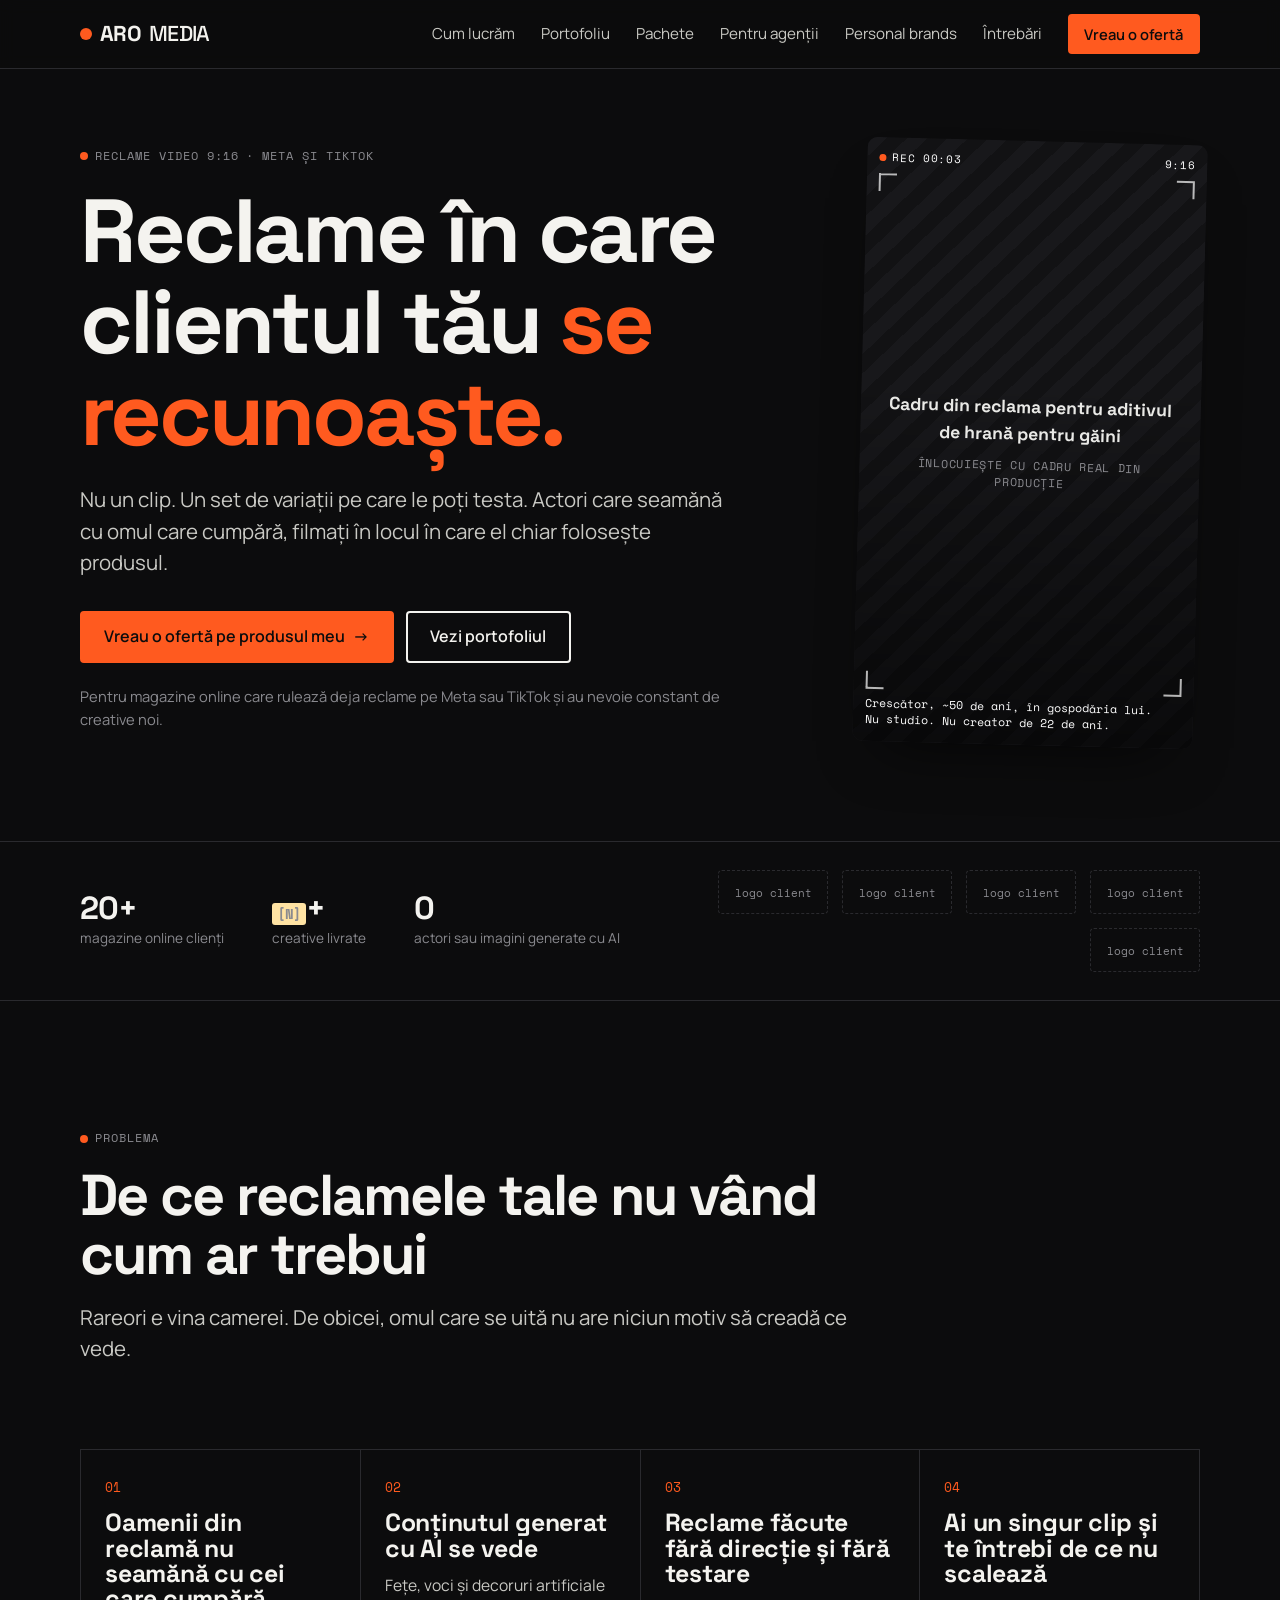
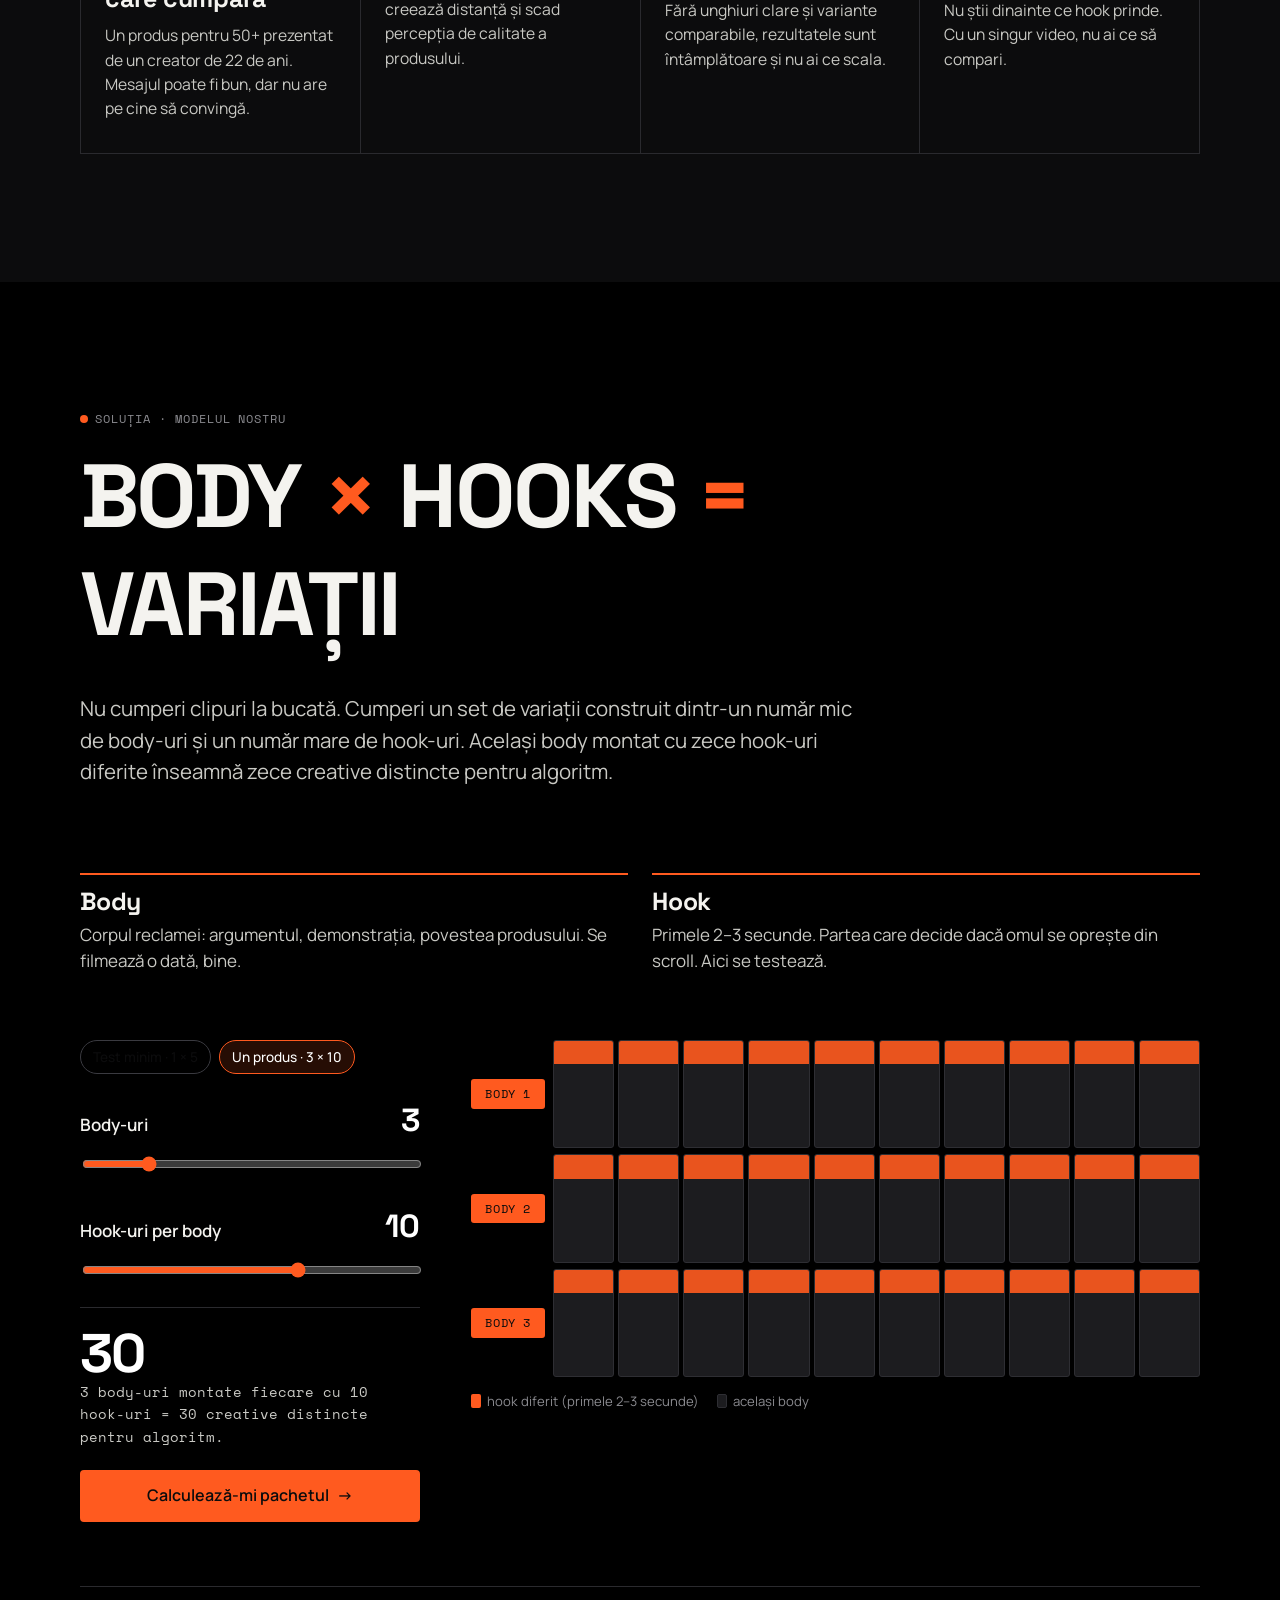
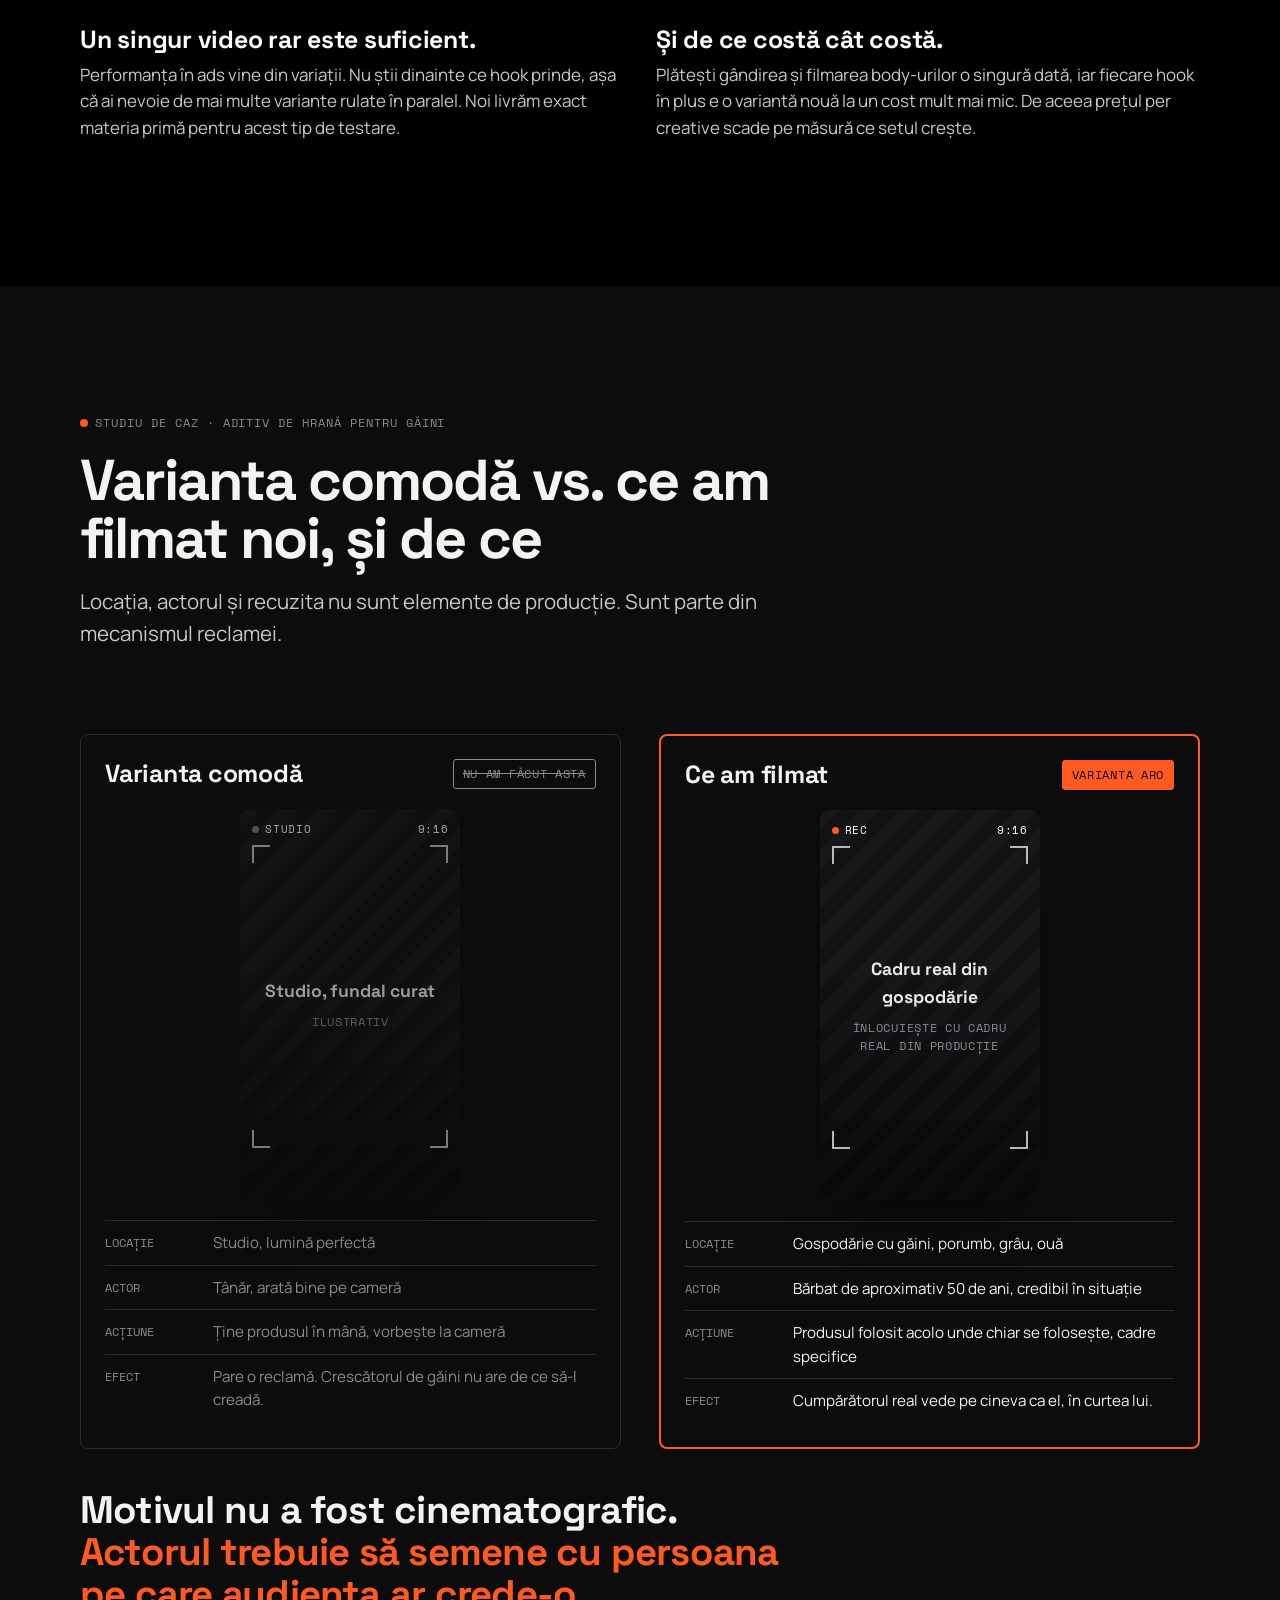
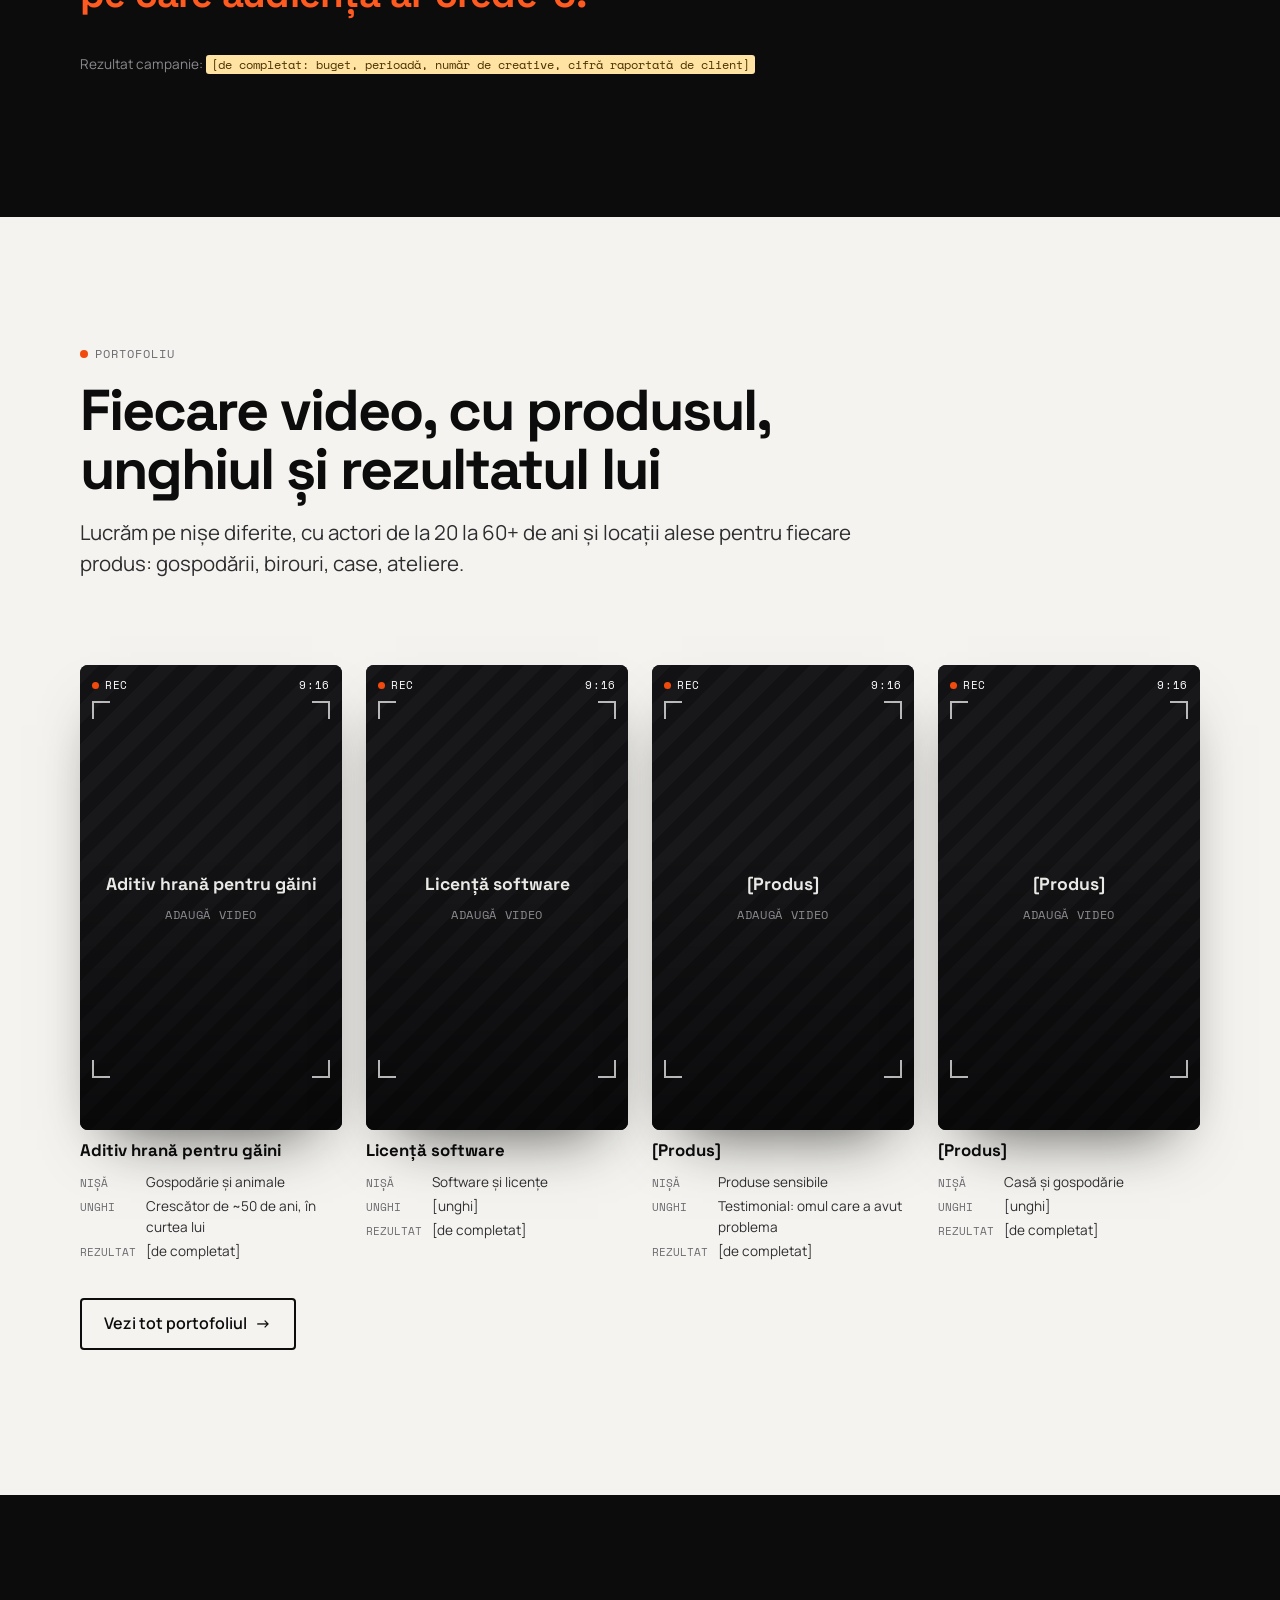
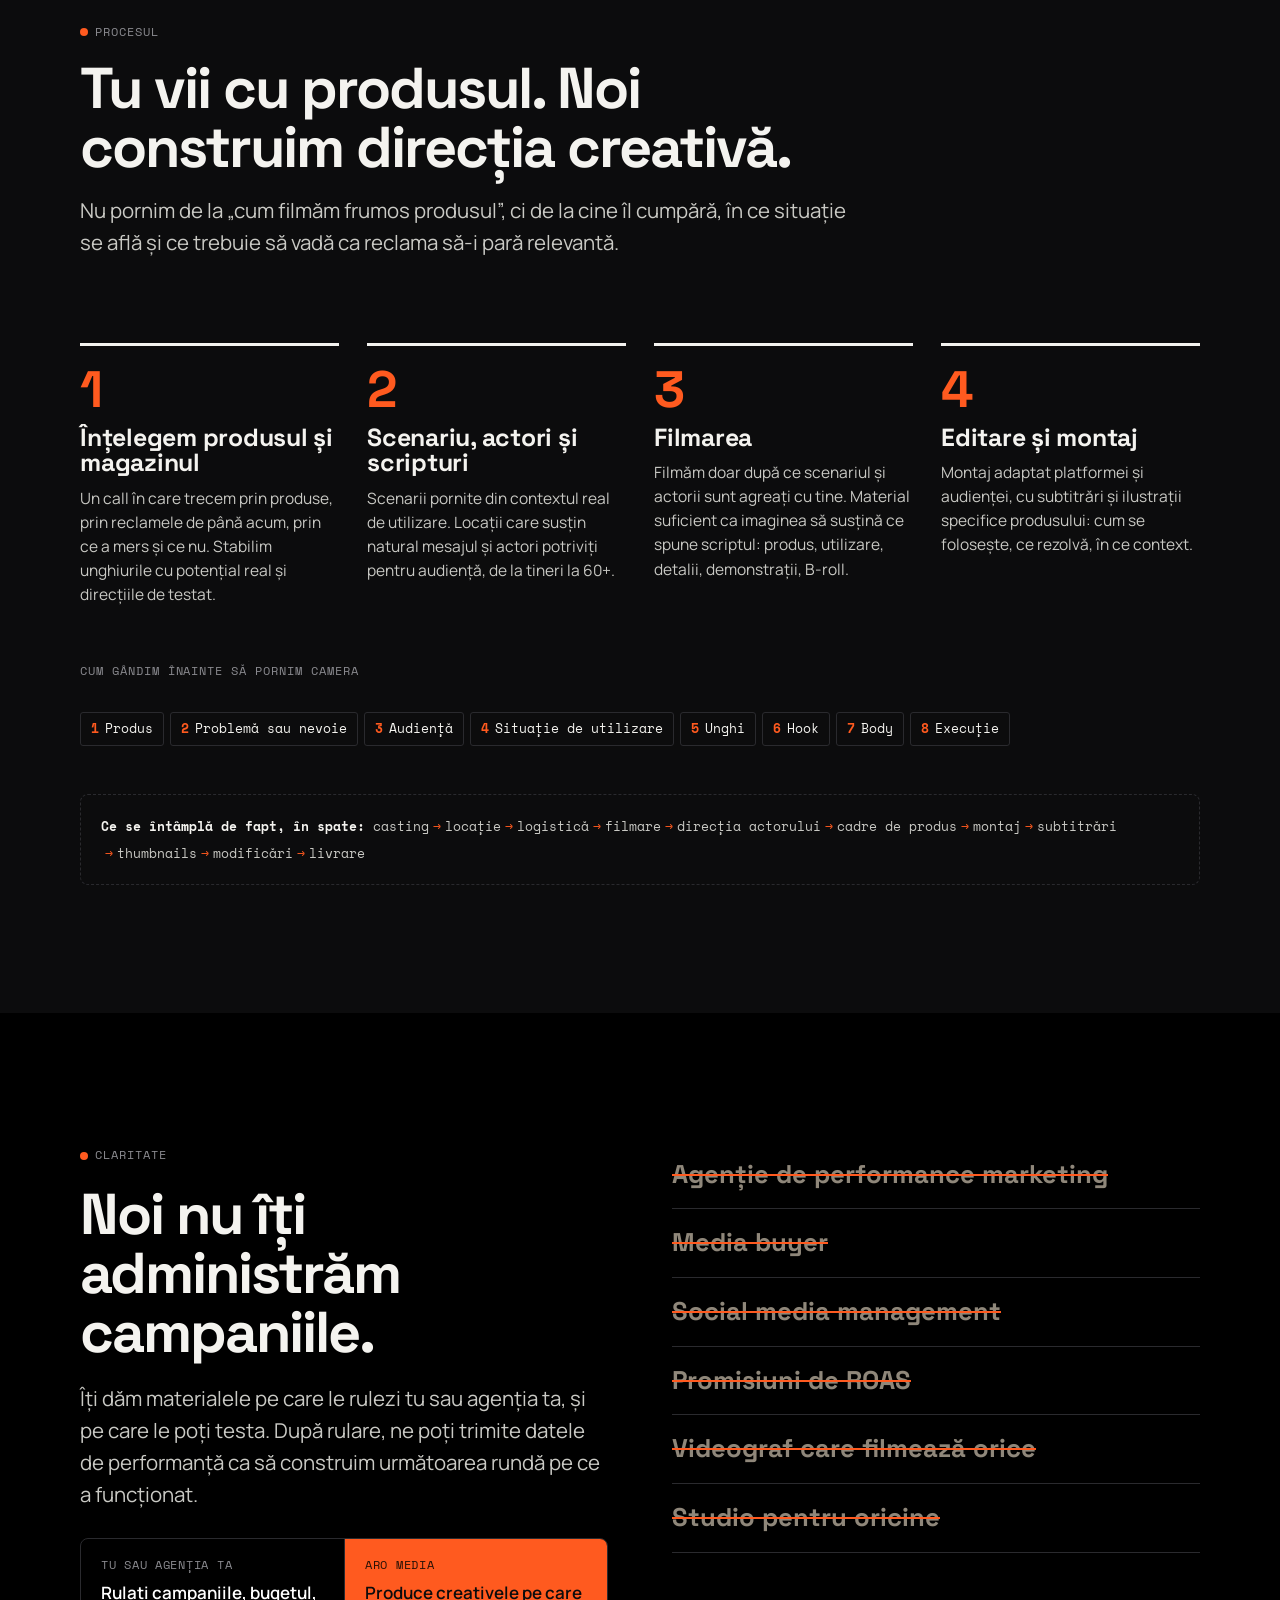
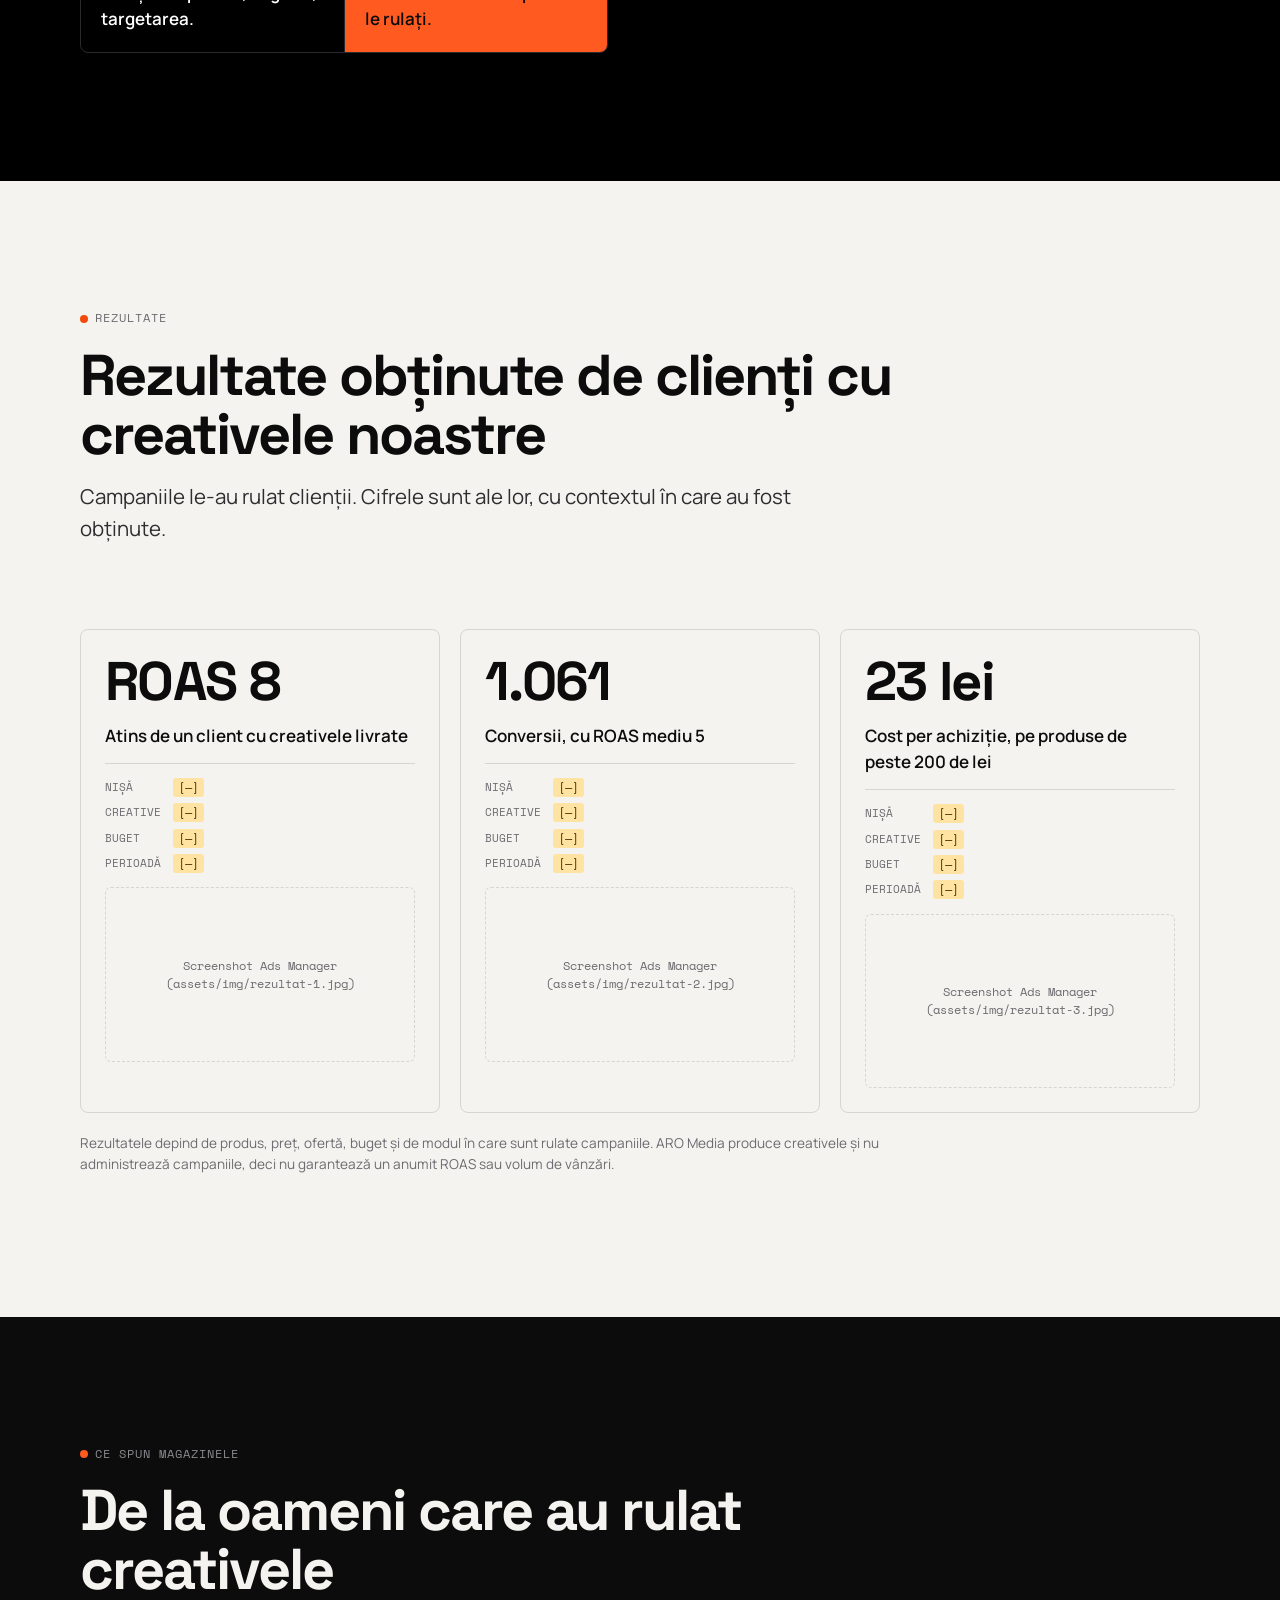
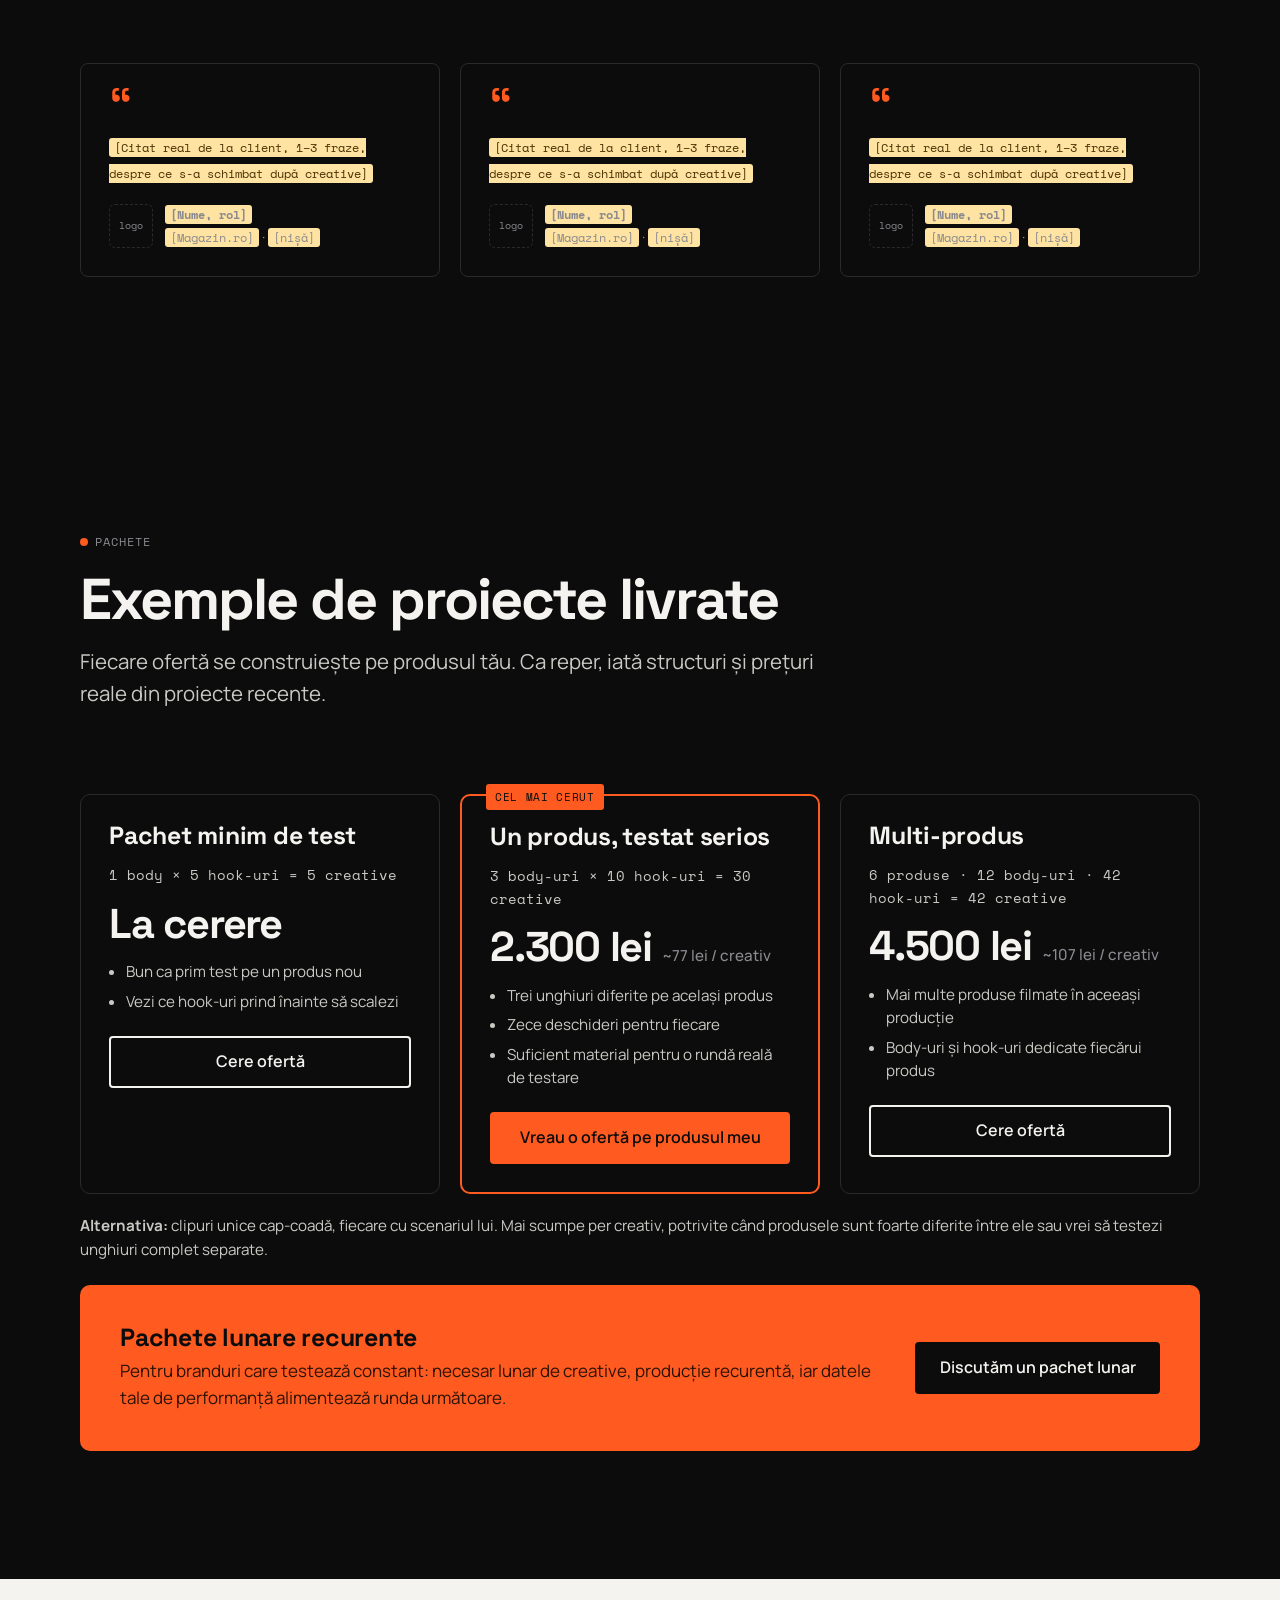
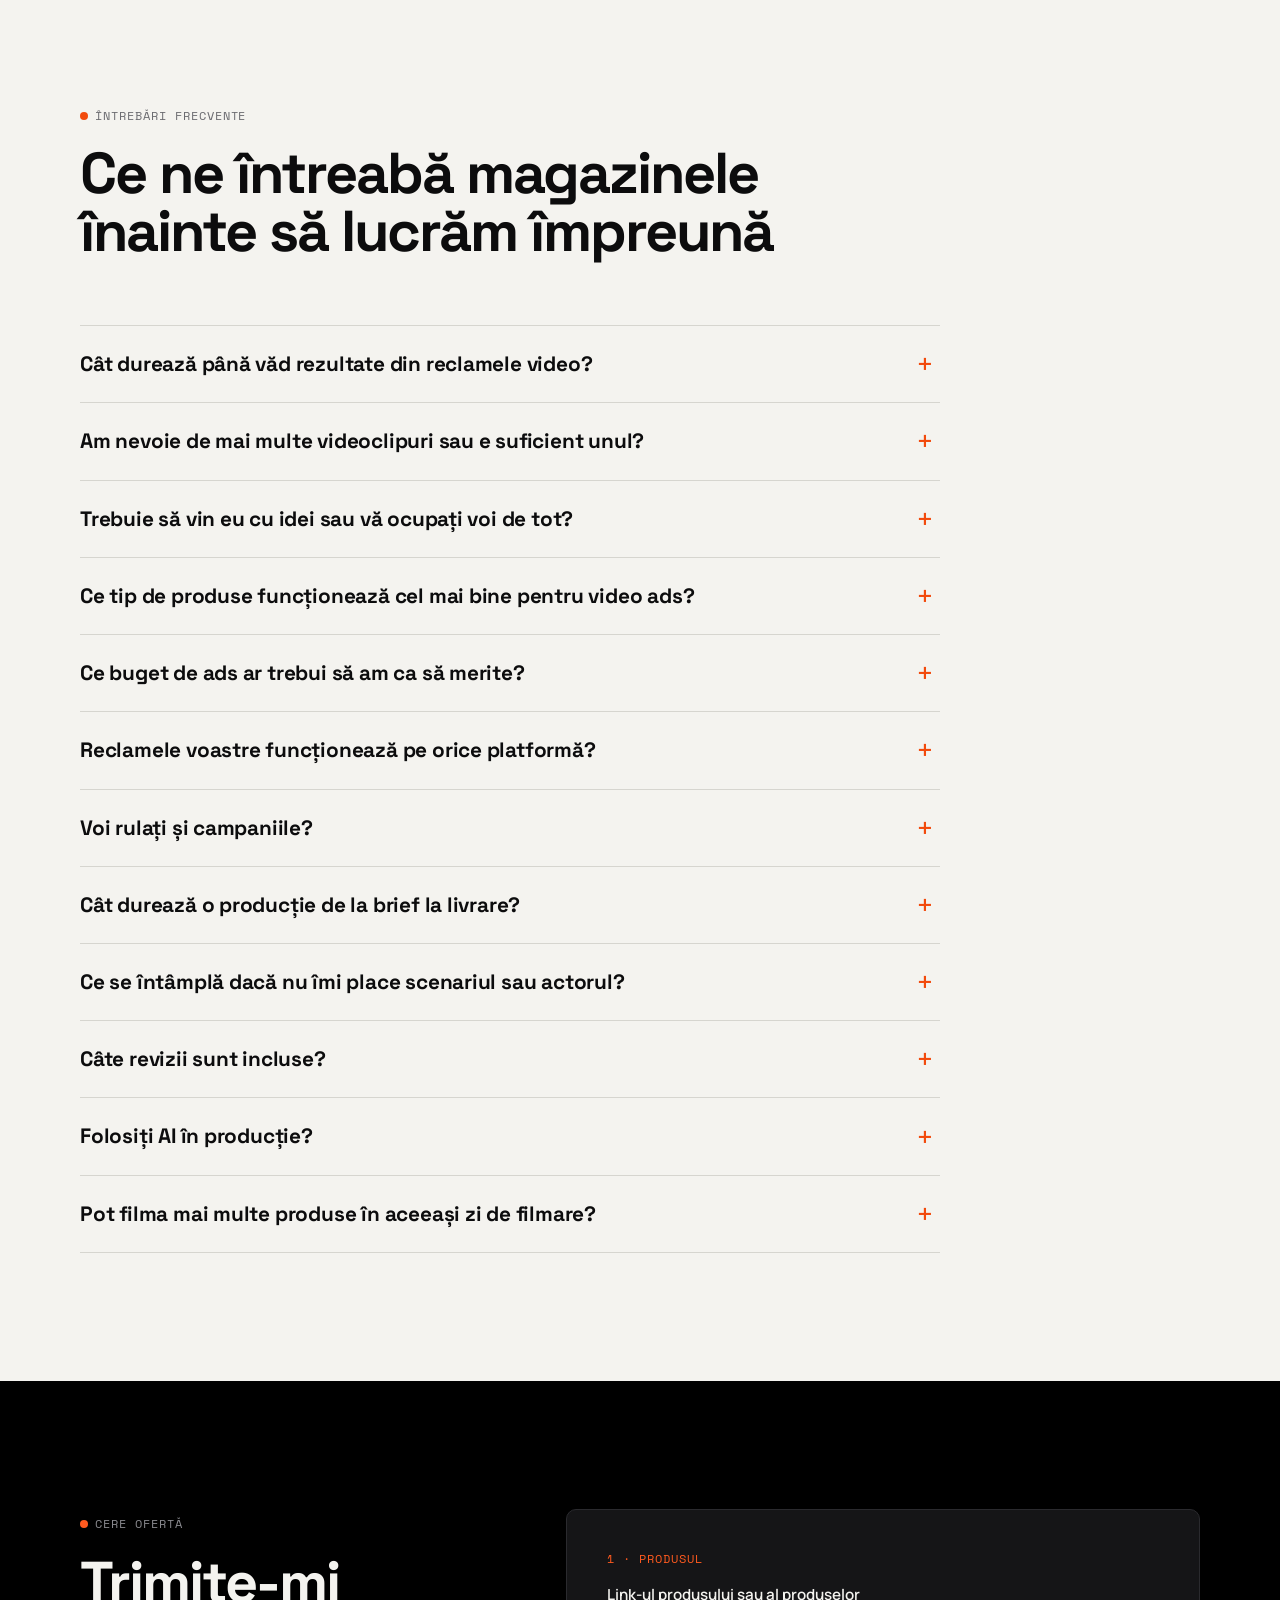
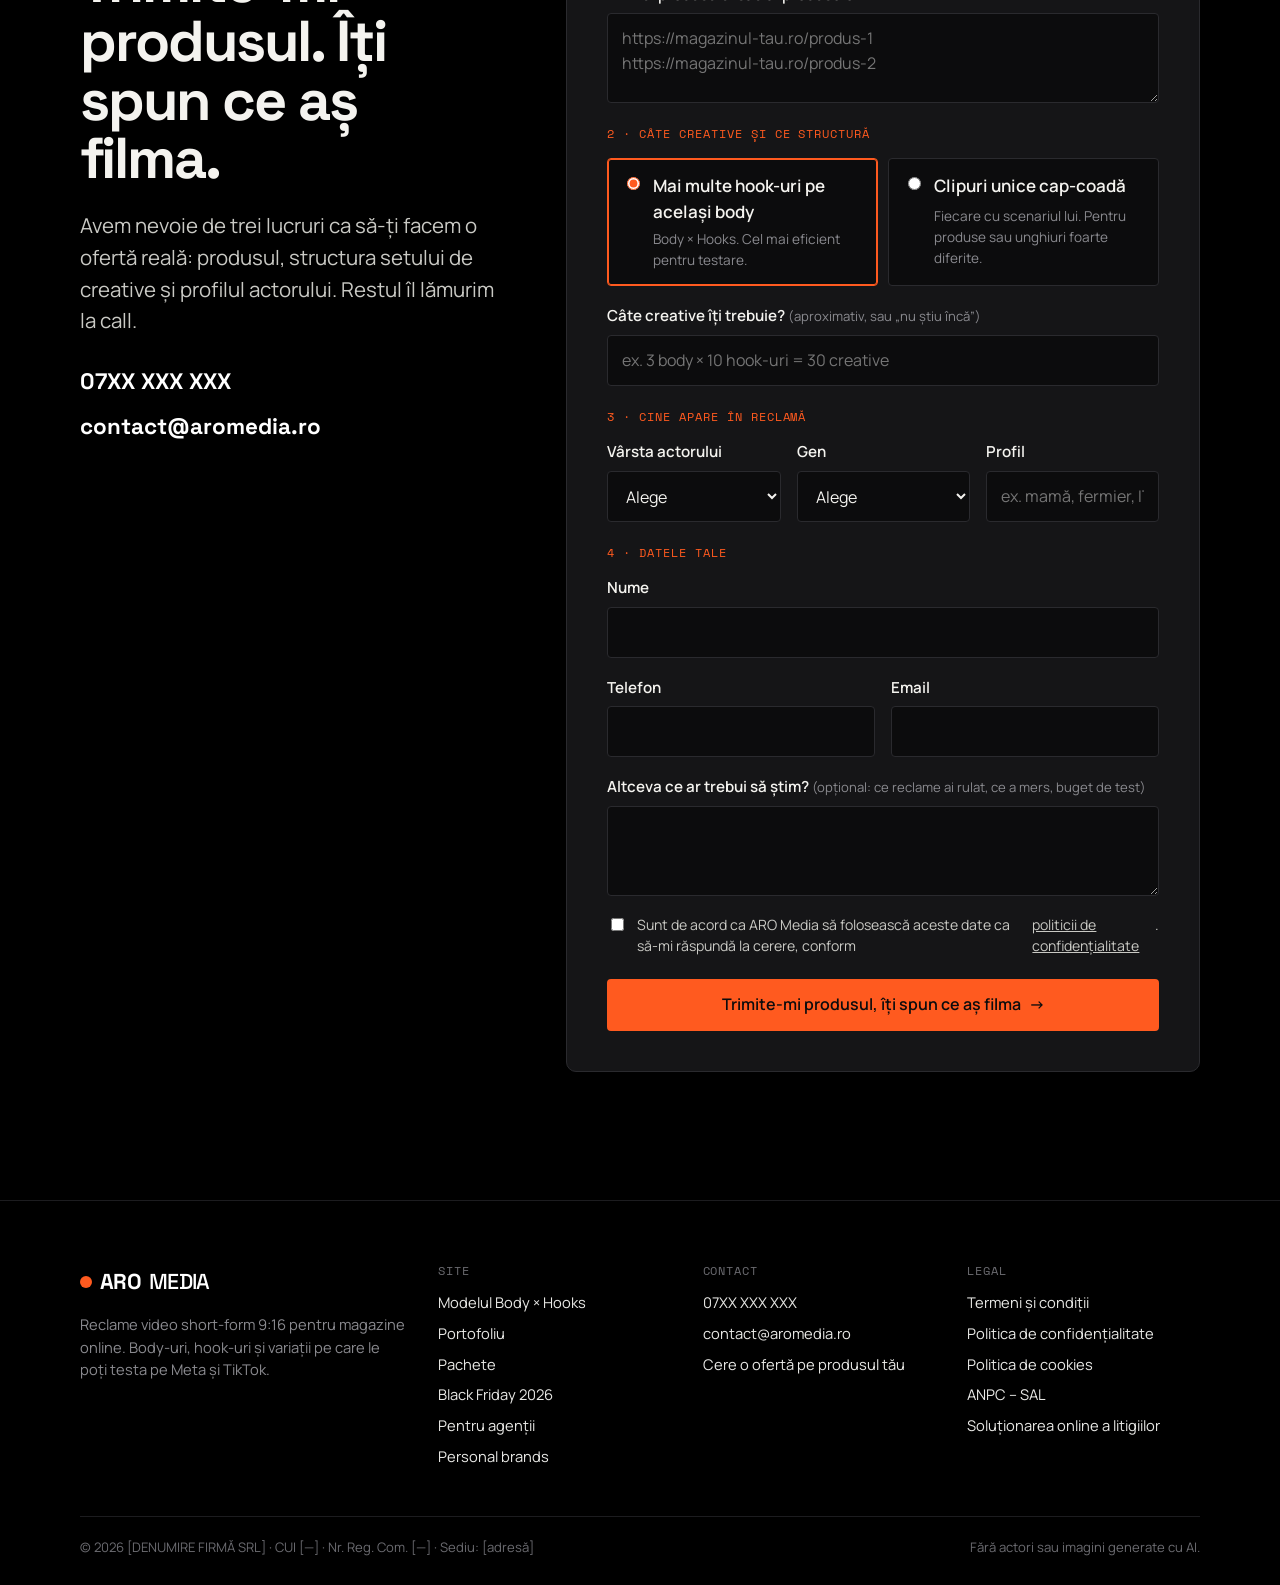
==== commit 10453321: "Paletă nouă: negru, alb, portocaliu; fonturi Space Grotesk, Manrope, Space Mono Co-Authored-By: Clau" ====
--- a/index.html
+++ b/index.html
@@ -13,11 +13,11 @@
 <meta property="og:description" content="Reclame video short-form 9:16 pentru magazine online. Actori care seamănă cu cumpărătorul, locații reale și seturi de variații Body × Hooks pe care le poți testa pe Meta și TikTok.">
 <meta property="og:url" content="https://aromedia.ro/">
 <meta property="og:image" content="https://aromedia.ro/assets/img/og-image.jpg">
-<meta name="theme-color" content="#141210">
+<meta name="theme-color" content="#0c0c0d">
 <link rel="icon" href="/assets/img/favicon.svg" type="image/svg+xml">
 <link rel="preconnect" href="https://fonts.googleapis.com">
 <link rel="preconnect" href="https://fonts.gstatic.com" crossorigin>
-<link rel="stylesheet" href="https://fonts.googleapis.com/css2?family=Archivo:wdth,wght@62..125,400..900&family=Inter:wght@400;500;600;700&family=JetBrains+Mono:wght@400;500&display=swap">
+<link rel="stylesheet" href="https://fonts.googleapis.com/css2?family=Space+Grotesk:wght@400;500;600;700&family=Manrope:wght@400;500;600;700;800&family=Space+Mono:wght@400;700&display=swap">
 <link rel="stylesheet" href="/assets/css/style.css">
 </head>
 <body>
@@ -137,7 +137,7 @@
       </div>
       <div>
         <div class="matrix-wrap"><div class="matrix" data-matrix aria-hidden="true"></div></div>
-        <div class="matrix-legend"><span><i style="background:#d7301f"></i>hook diferit (primele 2–3 secunde)</span><span><i style="background:#2a2723;border:1px solid #3d3832"></i>același body</span></div>
+        <div class="matrix-legend"><span><i style="background:#ff5a1f"></i>hook diferit (primele 2–3 secunde)</span><span><i style="background:#1c1c1f;border:1px solid #2e2e33"></i>același body</span></div>
       </div>
     </div>
 
@@ -294,7 +294,7 @@
   </div>
 </section>
 
-<section id="rezultate">
+<section id="rezultate" class="alt">
   <div class="wrap">
     <div class="sec-head reveal">
       <span class="label">Rezultate</span>
@@ -325,7 +325,7 @@
   </div>
 </section>
 
-<section id="testimoniale" class="alt">
+<section id="testimoniale">
   <div class="wrap">
     <div class="sec-head reveal">
       <span class="label">Ce spun magazinele</span>
--- a/assets/css/style.css
+++ b/assets/css/style.css
@@ -1,22 +1,23 @@
 /* ARO Media — stiluri site
-   Direcție: documentar, nu studio. Hârtie caldă, cerneală, un singur roșu de semnal.
+   Direcție: documentar, nu studio. Negru, alb și un portocaliu aprins.
    ------------------------------------------------------------------ */
 
 :root {
-  --paper: #f3efe7;
-  --paper-2: #e9e3d7;
-  --ink: #141210;
-  --ink-2: #3b3732;
-  --muted: #6f685e;
-  --line: #d3cbbd;
-  --red: #d7301f;
-  --red-ink: #b3220f;
-  --field: #2f3a2a;      /* verde de gospodărie, folosit discret */
-  --frame: #1c1a17;
-
-  --f-display: "Archivo", "Arial Narrow", system-ui, sans-serif;
-  --f-body: "Inter", system-ui, -apple-system, "Segoe UI", sans-serif;
-  --f-mono: "JetBrains Mono", ui-monospace, "SFMono-Regular", Menlo, monospace;
+  --paper: #0c0c0d;      /* fundal */
+  --paper-2: #151517;    /* suprafețe */
+  --ink: #f4f3ef;        /* text principal */
+  --ink-2: #c9c9c4;
+  --muted: #8a8a8f;
+  --line: #2a2a2e;
+  --red: #ff5a1f;        /* portocaliu de accent */
+  --red-ink: #ff7a45;
+  --on-accent: #0c0c0d;
+  --field: #1c1c1f;
+  --frame: #111113;
+
+  --f-display: "Space Grotesk", system-ui, sans-serif;
+  --f-body: "Manrope", system-ui, -apple-system, "Segoe UI", sans-serif;
+  --f-mono: "Space Mono", ui-monospace, "SFMono-Regular", Menlo, monospace;
 
   --wrap: 1200px;
   --gutter: clamp(16px, 4vw, 40px);
@@ -36,15 +37,15 @@
 }
 img, video { max-width: 100%; display: block; }
 a { color: inherit; }
-::selection { background: var(--red); color: #fff; }
+::selection { background: var(--red); color: var(--on-accent); }
 
 .wrap { max-width: var(--wrap); margin: 0 auto; padding: 0 var(--gutter); }
 .sr-only { position: absolute; width: 1px; height: 1px; overflow: hidden; clip: rect(0 0 0 0); white-space: nowrap; }
-.skip { position: absolute; left: -9999px; top: 8px; background: var(--ink); color: #fff; padding: 8px 12px; z-index: 100; }
+.skip { position: absolute; left: -9999px; top: 8px; background: var(--red); color: var(--on-accent); padding: 8px 12px; z-index: 100; }
 .skip:focus { left: 8px; }
 
 /* ---------- Tipografie ---------- */
-h1, h2, h3, h4 { font-family: var(--f-display); font-weight: 800; line-height: 1.02; letter-spacing: -0.02em; margin: 0; }
+h1, h2, h3, h4 { font-family: var(--f-display); font-weight: 700; line-height: 1.02; letter-spacing: -0.035em; margin: 0; }
 h1 { font-size: clamp(2.6rem, 7vw, 5.6rem); font-stretch: 85%; }
 h2 { font-size: clamp(2rem, 4.6vw, 3.6rem); font-stretch: 85%; }
 h3 { font-size: clamp(1.25rem, 2vw, 1.55rem); letter-spacing: -0.01em; }
@@ -69,7 +70,7 @@
   background: transparent; color: var(--ink); line-height: 1.1;
 }
 .btn:hover { transform: translateY(-2px); }
-.btn-primary { background: var(--red); border-color: var(--red); color: #fff; }
+.btn-primary { background: var(--red); border-color: var(--red); color: var(--on-accent); }
 .btn-primary:hover { background: var(--red-ink); border-color: var(--red-ink); }
 .btn-dark { background: var(--ink); color: var(--paper); }
 .btn .arr { transition: transform .15s ease; }
@@ -80,12 +81,12 @@
 
 /* ---------- Bandă ofertă ---------- */
 .promo {
-  background: var(--ink); color: var(--paper);
+  background: var(--red); color: var(--on-accent);
   font-family: var(--f-mono); font-size: 0.8rem; letter-spacing: 0.04em;
 }
 .promo .wrap { display: flex; gap: 1em; align-items: center; justify-content: center; padding-top: 9px; padding-bottom: 9px; flex-wrap: wrap; text-align: center; }
-.promo a { color: #fff; text-underline-offset: 3px; }
-.promo .dot { width: 7px; height: 7px; border-radius: 50%; background: var(--red); animation: rec 1.4s infinite; }
+.promo a { color: var(--on-accent); font-weight: 700; text-underline-offset: 3px; }
+.promo .dot { width: 7px; height: 7px; border-radius: 50%; background: var(--on-accent); animation: rec 1.4s infinite; }
 @keyframes rec { 50% { opacity: .25; } }
 
 /* ---------- Header ---------- */
@@ -102,7 +103,7 @@
 .nav { display: flex; align-items: center; gap: 26px; }
 .nav a { text-decoration: none; font-size: 0.95rem; color: var(--ink-2); }
 .nav a:hover, .nav a[aria-current="page"] { color: var(--ink); text-decoration: underline; text-decoration-color: var(--red); text-underline-offset: 6px; text-decoration-thickness: 2px; }
-.nav .btn { padding: 0.65em 1em; font-size: 0.92rem; color: #fff; }
+.nav .btn { padding: 0.65em 1em; font-size: 0.92rem; color: var(--on-accent); }
 .nav .btn:hover { text-decoration: none; }
 .menu-toggle { display: none; background: none; border: 2px solid var(--ink); border-radius: var(--r); padding: 8px 12px; font: 600 0.9rem var(--f-body); cursor: pointer; color: var(--ink); }
 
@@ -123,10 +124,14 @@
 section { padding: clamp(64px, 10vw, 128px) 0; }
 .sec-head { display: grid; gap: 18px; margin-bottom: clamp(36px, 5vw, 64px); max-width: 52rem; }
 .rule { border: 0; border-top: 1px solid var(--line); margin: 0; }
-.dark { background: var(--ink); color: var(--paper); }
-.dark .lead, .dark p { color: #cfc8bb; }
-.dark .label { color: #a39b8e; }
-.alt { background: var(--paper-2); }
+.dark { background: #000; color: #f4f3ef; }
+.dark .lead, .dark p { color: #c9c9c4; }
+.dark .label { color: #8a8a8f; }
+/* Secțiuni albe intercalate: redefinim variabilele local */
+.alt {
+  --paper: #f4f3ef; --paper-2: #eae9e4; --ink: #0c0c0d; --ink-2: #2e2e31; --muted: #6b6b70; --line: #d6d5cf; --red: #f24a0c; --red-ink: #d63f08;
+  background: var(--paper); color: var(--ink);
+}
 
 /* ---------- Hero ---------- */
 .hero { padding-top: clamp(40px, 6vw, 72px); padding-bottom: clamp(56px, 8vw, 96px); }
@@ -140,17 +145,17 @@
 /* Cadru de producție (placeholder / video) — 9:16 */
 .frame {
   position: relative; aspect-ratio: 9 / 16; border-radius: 10px; overflow: hidden;
-  background: var(--frame); color: #e8e2d6;
-  box-shadow: 0 30px 60px -30px rgba(20,18,16,.55);
+  background: var(--frame); color: #e9e9e6;
+  box-shadow: 0 30px 60px -30px rgba(0,0,0,.7);
 }
 .frame img, .frame video { width: 100%; height: 100%; object-fit: cover; }
 .frame .ph {
   position: absolute; inset: 0; display: grid; place-items: center; text-align: center; padding: 24px;
   background:
     linear-gradient(180deg, rgba(0,0,0,.0) 40%, rgba(0,0,0,.55)),
-    repeating-linear-gradient(135deg, #24211d 0 14px, #1e1b18 14px 28px);
-}
-.frame .ph small { font-family: var(--f-mono); font-size: 0.72rem; letter-spacing: .06em; text-transform: uppercase; color: #a39b8e; display: block; margin-top: 8px; }
+    repeating-linear-gradient(135deg, #18181b 0 14px, #121214 14px 28px);
+}
+.frame .ph small { font-family: var(--f-mono); font-size: 0.72rem; letter-spacing: .06em; text-transform: uppercase; color: #8a8a8f; display: block; margin-top: 8px; }
 .frame .ph strong { font-family: var(--f-display); font-size: 1.1rem; display: block; }
 .frame .hud {
   position: absolute; left: 12px; right: 12px; top: 12px; display: flex; justify-content: space-between;
@@ -194,13 +199,13 @@
 
 /* ---------- BODY × HOOKS ---------- */
 .bxh-formula {
-  font-family: var(--f-display); font-weight: 900; font-stretch: 80%;
+  font-family: var(--f-display); font-weight: 700; font-stretch: 80%;
   font-size: clamp(2.2rem, 7vw, 6rem); line-height: .95; letter-spacing: -0.03em;
   display: flex; flex-wrap: wrap; gap: 0.25em; align-items: baseline; margin: 8px 0 28px;
 }
 .bxh-formula .x, .bxh-formula .eq { color: var(--red); }
 .bxh-def { display: grid; grid-template-columns: 1fr 1fr; gap: 24px; margin-bottom: 48px; }
-.bxh-def div { border-top: 2px solid var(--paper); padding-top: 14px; }
+.bxh-def div { border-top: 2px solid var(--red); padding-top: 14px; }
 .bxh-def h3 { margin-bottom: 8px; }
 @media (max-width: 700px) { .bxh-def { grid-template-columns: 1fr; } }
 
@@ -213,10 +218,10 @@
 .presets { display: flex; flex-wrap: wrap; gap: 8px; }
 .presets button {
   font: 500 0.85rem var(--f-body); color: var(--paper); background: transparent;
-  border: 1px solid #4a453e; border-radius: 999px; padding: 7px 12px; cursor: pointer;
-}
-.presets button[aria-pressed="true"], .presets button:hover { border-color: var(--red); color: #fff; background: rgba(215,48,31,.15); }
-.calc-result { font-family: var(--f-mono); font-size: 0.9rem; color: #cfc8bb; border-top: 1px solid #3a3631; padding-top: 18px; }
+  border: 1px solid #3a3a40; border-radius: 999px; padding: 7px 12px; cursor: pointer;
+}
+.presets button[aria-pressed="true"], .presets button:hover { border-color: var(--red); color: #fff; background: rgba(255,90,31,.15); }
+.calc-result { font-family: var(--f-mono); font-size: 0.9rem; color: #c9c9c4; border-top: 1px solid #2a2a2e; padding-top: 18px; }
 .calc-result b { font-family: var(--f-display); font-size: 3.4rem; color: #fff; display: block; line-height: 1; letter-spacing: -0.03em; }
 
 .matrix-wrap { overflow-x: auto; }
@@ -224,18 +229,18 @@
 .matrix-row { display: grid; grid-template-columns: 74px 1fr; gap: 8px; align-items: center; }
 .matrix-row .body-tag {
   font-family: var(--f-mono); font-size: 0.72rem; text-transform: uppercase; letter-spacing: .05em;
-  background: var(--paper); color: var(--ink); border-radius: 3px; padding: 6px 8px; text-align: center;
+  background: var(--red); color: var(--on-accent); border-radius: 3px; padding: 6px 8px; text-align: center;
 }
 .cells { display: grid; grid-auto-flow: column; grid-auto-columns: minmax(16px, 1fr); gap: 4px; }
 .cell {
-  aspect-ratio: 9/16; border-radius: 3px; background: #2a2723; border: 1px solid #3d3832;
+  aspect-ratio: 9/16; border-radius: 3px; background: #1c1c1f; border: 1px solid #2e2e33;
   position: relative; transition: background .2s;
 }
 .cell::after { content: ""; position: absolute; left: 0; right: 0; top: 0; height: 22%; background: var(--red); border-radius: 2px 2px 0 0; opacity: .9; }
-.matrix-legend { display: flex; gap: 18px; flex-wrap: wrap; margin-top: 14px; font-size: 0.82rem; color: #a39b8e; }
+.matrix-legend { display: flex; gap: 18px; flex-wrap: wrap; margin-top: 14px; font-size: 0.82rem; color: #8a8a8f; }
 .matrix-legend i { display: inline-block; width: 10px; height: 14px; vertical-align: -2px; margin-right: 6px; border-radius: 2px; }
 
-.bxh-why { display: grid; grid-template-columns: 1fr 1fr; gap: 32px; margin-top: 64px; padding-top: 40px; border-top: 1px solid #3a3631; }
+.bxh-why { display: grid; grid-template-columns: 1fr 1fr; gap: 32px; margin-top: 64px; padding-top: 40px; border-top: 1px solid #2a2a2e; }
 @media (max-width: 760px) { .bxh-why { grid-template-columns: 1fr; } }
 .bxh-why h3 { color: #fff; margin-bottom: 10px; }
 
@@ -243,11 +248,11 @@
 .case-grid { display: grid; grid-template-columns: 1fr 1fr; gap: clamp(20px, 3vw, 40px); }
 @media (max-width: 800px) { .case-grid { grid-template-columns: 1fr; } }
 .case-col { border: 1px solid var(--line); border-radius: 8px; padding: 24px; background: var(--paper); display: grid; gap: 20px; align-content: start; }
-.case-col.ours { border: 2px solid var(--ink); }
+.case-col.ours { border: 2px solid var(--red); }
 .case-col header { display: flex; justify-content: space-between; align-items: center; gap: 10px; }
 .tag { font-family: var(--f-mono); font-size: 0.72rem; text-transform: uppercase; letter-spacing: .06em; padding: 5px 9px; border-radius: 3px; border: 1px solid currentColor; }
 .tag.no { color: var(--muted); text-decoration: line-through; }
-.tag.yes { color: #fff; background: var(--red); border-color: var(--red); }
+.tag.yes { color: var(--on-accent); background: var(--red); border-color: var(--red); }
 .case-col .frame { max-width: 220px; margin: 0 auto; width: 100%; }
 .case-col.comfy .frame { filter: grayscale(1); opacity: .65; }
 .case-list { list-style: none; padding: 0; margin: 0; display: grid; gap: 0; }
@@ -263,7 +268,7 @@
   font: 500 0.9rem var(--f-body); background: transparent; color: var(--ink);
   border: 1px solid var(--line); border-radius: 999px; padding: 8px 14px; cursor: pointer;
 }
-.filters button[aria-pressed="true"] { background: var(--ink); color: var(--paper); border-color: var(--ink); }
+.filters button[aria-pressed="true"] { background: var(--red); color: var(--on-accent); border-color: var(--red); }
 .work-grid { display: grid; grid-template-columns: repeat(4, 1fr); gap: 24px; }
 @media (max-width: 1000px) { .work-grid { grid-template-columns: repeat(3, 1fr); } }
 @media (max-width: 720px) { .work-grid { grid-template-columns: repeat(2, 1fr); gap: 16px; } }
@@ -286,7 +291,7 @@
 @media (max-width: 960px) { .steps { grid-template-columns: 1fr 1fr; } }
 @media (max-width: 560px) { .steps { grid-template-columns: 1fr; } }
 .step { border-top: 3px solid var(--ink); padding-top: 18px; display: grid; gap: 10px; align-content: start; }
-.step .n { font-family: var(--f-display); font-size: 3.2rem; font-weight: 900; line-height: 1; color: var(--red); }
+.step .n { font-family: var(--f-display); font-size: 3.2rem; font-weight: 700; line-height: 1; color: var(--red); }
 .step p { color: var(--ink-2); font-size: 0.97rem; margin: 0; }
 .flow {
   margin-top: 48px; padding: 18px 20px; border: 1px dashed var(--line); border-radius: 8px;
@@ -302,11 +307,13 @@
 .notdo { display: grid; grid-template-columns: 1fr 1fr; gap: clamp(32px, 5vw, 72px); align-items: start; }
 @media (max-width: 860px) { .notdo { grid-template-columns: 1fr; } }
 .notlist { list-style: none; padding: 0; margin: 0; }
-.notlist li { padding: 14px 0; border-bottom: 1px solid #3a3631; font-family: var(--f-display); font-size: clamp(1.2rem, 2.2vw, 1.6rem); font-weight: 700; color: #8f877a; text-decoration: line-through; text-decoration-color: var(--red); text-decoration-thickness: 2px; }
-.split { display: grid; grid-template-columns: 1fr 1fr; border: 1px solid #3a3631; border-radius: 8px; overflow: hidden; margin-top: 28px; }
+.notlist li { padding: 14px 0; border-bottom: 1px solid #2a2a2e; font-family: var(--f-display); font-size: clamp(1.2rem, 2.2vw, 1.6rem); font-weight: 700; color: #8f877a; text-decoration: line-through; text-decoration-color: var(--red); text-decoration-thickness: 2px; }
+.split { display: grid; grid-template-columns: 1fr 1fr; border: 1px solid #2a2a2e; border-radius: 8px; overflow: hidden; margin-top: 28px; }
 .split div { padding: 20px; }
-.split div + div { border-left: 1px solid #3a3631; background: rgba(215,48,31,.12); }
-.split h4 { font-family: var(--f-mono); font-size: 0.75rem; text-transform: uppercase; letter-spacing: .06em; color: #a39b8e; font-weight: 500; margin-bottom: 8px; }
+.split div + div { border-left: 1px solid #2a2a2e; background: var(--red); }
+.split div + div h4 { color: #2a1206; }
+.split div + div p { color: var(--on-accent); }
+.split h4 { font-family: var(--f-mono); font-size: 0.75rem; text-transform: uppercase; letter-spacing: .06em; color: #8a8a8f; font-weight: 500; margin-bottom: 8px; }
 .split p { margin: 0; color: #fff; font-weight: 600; }
 
 /* ---------- Rezultate ---------- */
@@ -320,7 +327,7 @@
 .ctx dd { margin: 0; }
 .shot { aspect-ratio: 16/9; border: 1px dashed var(--line); border-radius: 6px; display: grid; place-items: center; font-family: var(--f-mono); font-size: 0.72rem; color: var(--muted); text-align: center; padding: 10px; }
 .disclaimer { font-size: 0.85rem; color: var(--muted); margin-top: 20px; max-width: 60em; }
-.todo { background: #fff3c4; color: #5b4a00; font-family: var(--f-mono); font-size: 0.72rem; padding: 1px 5px; border-radius: 3px; }
+.todo { background: #ffe3a3; color: #4a3200; font-family: var(--f-mono); font-size: 0.72rem; padding: 1px 5px; border-radius: 3px; }
 
 /* ---------- Testimoniale ---------- */
 .testis { display: grid; grid-template-columns: repeat(3, 1fr); gap: 20px; }
@@ -337,16 +344,17 @@
 .packs { display: grid; grid-template-columns: repeat(3, 1fr); gap: 20px; }
 @media (max-width: 960px) { .packs { grid-template-columns: 1fr; } }
 .pack { border: 1px solid var(--line); border-radius: 10px; padding: 28px; display: grid; gap: 16px; align-content: start; background: var(--paper); position: relative; }
-.pack.featured { border: 2px solid var(--ink); }
-.pack .badge { position: absolute; top: -12px; left: 24px; background: var(--red); color: #fff; font-family: var(--f-mono); font-size: 0.7rem; text-transform: uppercase; letter-spacing: .06em; padding: 4px 9px; border-radius: 3px; }
+.pack.featured { border: 2px solid var(--red); }
+.pack .badge { position: absolute; top: -12px; left: 24px; background: var(--red); color: var(--on-accent); font-family: var(--f-mono); font-size: 0.7rem; text-transform: uppercase; letter-spacing: .06em; padding: 4px 9px; border-radius: 3px; }
 .pack .struct { font-family: var(--f-mono); font-size: 0.9rem; color: var(--ink-2); }
 .pack .price { font-family: var(--f-display); font-size: 2.6rem; font-weight: 900; letter-spacing: -0.03em; line-height: 1; }
 .pack .price small { font-family: var(--f-body); font-size: 0.95rem; font-weight: 500; color: var(--muted); letter-spacing: 0; }
 .pack ul { margin: 0; padding-left: 1.1em; color: var(--ink-2); font-size: 0.95rem; display: grid; gap: 6px; }
 .pack .btn { margin-top: 6px; }
-.retainer { margin-top: 24px; border-radius: 10px; background: var(--ink); color: var(--paper); padding: clamp(24px, 4vw, 40px); display: grid; grid-template-columns: 1fr auto; gap: 24px; align-items: center; }
-.retainer h3 { color: #fff; margin-bottom: 8px; }
-.retainer p { color: #cfc8bb; margin: 0; }
+.retainer { margin-top: 24px; border-radius: 10px; background: var(--red); color: var(--on-accent); padding: clamp(24px, 4vw, 40px); display: grid; grid-template-columns: 1fr auto; gap: 24px; align-items: center; }
+.retainer h3 { color: var(--on-accent); margin-bottom: 8px; }
+.retainer p { color: #2a1206; margin: 0; }
+.retainer .btn-primary { background: var(--on-accent); border-color: var(--on-accent); color: #f4f3ef; }
 @media (max-width: 760px) { .retainer { grid-template-columns: 1fr; } }
 .single-alt { margin-top: 20px; font-size: 0.95rem; color: var(--ink-2); }
 
@@ -367,14 +375,14 @@
 /* ---------- Formular ---------- */
 .contact-grid { display: grid; grid-template-columns: 0.8fr 1.2fr; gap: clamp(32px, 5vw, 72px); align-items: start; }
 @media (max-width: 900px) { .contact-grid { grid-template-columns: 1fr; } }
-.form { display: grid; gap: 22px; background: var(--paper); color: var(--ink); border-radius: 10px; padding: clamp(22px, 4vw, 40px); }
+.form { display: grid; gap: 22px; background: var(--paper-2); color: var(--ink); border: 1px solid var(--line); border-radius: 10px; padding: clamp(22px, 4vw, 40px); }
 .form fieldset { border: 0; padding: 0; margin: 0; display: grid; gap: 18px; }
 .form legend { font-family: var(--f-mono); font-size: 0.75rem; text-transform: uppercase; letter-spacing: .08em; color: var(--red); margin-bottom: 14px; padding: 0; }
 .field { display: grid; gap: 7px; }
 .field label, .field .lbl { font-weight: 600; font-size: 0.95rem; }
 .field .hint { font-size: 0.82rem; color: var(--muted); font-weight: 400; }
 .field input, .field textarea, .field select {
-  font: inherit; font-size: 1rem; color: var(--ink); background: #fff;
+  font: inherit; font-size: 1rem; color: var(--ink); background: var(--paper);
   border: 1px solid var(--line); border-radius: var(--r); padding: 12px 14px; width: 100%;
 }
 .field textarea { min-height: 90px; resize: vertical; }
@@ -385,11 +393,11 @@
 @media (max-width: 620px) { .choice { grid-template-columns: 1fr; } }
 .choice label {
   display: grid; grid-template-columns: auto 1fr; gap: 4px 10px; align-items: start;
-  border: 1px solid var(--line); border-radius: var(--r); padding: 14px; cursor: pointer; background: #fff; font-weight: 600;
+  border: 1px solid var(--line); border-radius: var(--r); padding: 14px; cursor: pointer; background: var(--paper); font-weight: 600;
 }
 .choice label small { grid-column: 2; font-weight: 400; color: var(--muted); font-size: 0.85rem; }
 .choice input { accent-color: var(--red); margin-top: 4px; }
-.choice label:has(input:checked) { border-color: var(--ink); box-shadow: inset 0 0 0 1px var(--ink); }
+.choice label:has(input:checked) { border-color: var(--red); box-shadow: inset 0 0 0 1px var(--red); }
 .consent { display: flex; gap: 10px; align-items: flex-start; font-size: 0.88rem; color: var(--ink-2); }
 .consent input { margin-top: 4px; accent-color: var(--red); }
 .form-status { font-size: 0.95rem; padding: 12px 14px; border-radius: var(--r); display: none; }
@@ -400,18 +408,18 @@
 .direct a:hover { color: var(--red); }
 
 /* ---------- Footer ---------- */
-.site-footer { background: var(--ink); color: #a39b8e; padding: 64px 0 28px; font-size: 0.92rem; border-top: 1px solid #2a2723; }
+.site-footer { background: #000; color: #8a8a8f; padding: 64px 0 28px; font-size: 0.92rem; border-top: 1px solid #1c1c1f; }
 .foot-grid { display: grid; grid-template-columns: 1.4fr 1fr 1fr 1fr; gap: 32px; }
 @media (max-width: 860px) { .foot-grid { grid-template-columns: 1fr 1fr; } }
 @media (max-width: 520px) { .foot-grid { grid-template-columns: 1fr; } }
-.site-footer h4 { font-family: var(--f-mono); font-size: 0.72rem; text-transform: uppercase; letter-spacing: .08em; color: #6f685e; font-weight: 500; margin-bottom: 14px; }
+.site-footer h4 { font-family: var(--f-mono); font-size: 0.72rem; text-transform: uppercase; letter-spacing: .08em; color: #6b6b70; font-weight: 500; margin-bottom: 14px; }
 .site-footer ul { list-style: none; margin: 0; padding: 0; display: grid; gap: 8px; }
-.site-footer a { color: #e8e2d6; text-decoration: none; }
+.site-footer a { color: #e9e9e6; text-decoration: none; }
 .site-footer a:hover { color: #fff; text-decoration: underline; text-decoration-color: var(--red); }
 .site-footer .logo { color: #fff; margin-bottom: 14px; }
 .legal-badges { display: flex; gap: 12px; flex-wrap: wrap; margin-top: 18px; }
 .legal-badges a img { height: 50px; width: auto; }
-.foot-bottom { margin-top: 48px; padding-top: 20px; border-top: 1px solid #2a2723; display: flex; justify-content: space-between; gap: 16px; flex-wrap: wrap; font-size: 0.82rem; color: #6f685e; }
+.foot-bottom { margin-top: 48px; padding-top: 20px; border-top: 1px solid #1c1c1f; display: flex; justify-content: space-between; gap: 16px; flex-wrap: wrap; font-size: 0.82rem; color: #6b6b70; }
 
 /* ---------- Pagini secundare ---------- */
 .page-hero { padding: clamp(48px, 7vw, 96px) 0 clamp(32px, 5vw, 56px); border-bottom: 1px solid var(--line); }
@@ -430,9 +438,9 @@
 
 /* Countdown Black Friday */
 .countdown { display: flex; gap: 12px; flex-wrap: wrap; margin: 28px 0; }
-.countdown div { background: var(--ink); color: #fff; border-radius: 6px; padding: 14px 16px; min-width: 84px; text-align: center; }
+.countdown div { background: var(--paper-2); border: 1px solid var(--line); color: var(--ink); border-radius: 6px; padding: 14px 16px; min-width: 84px; text-align: center; }
 .countdown b { display: block; font-family: var(--f-display); font-size: 2.4rem; line-height: 1; font-weight: 900; }
-.countdown span { font-family: var(--f-mono); font-size: 0.7rem; text-transform: uppercase; color: #a39b8e; }
+.countdown span { font-family: var(--f-mono); font-size: 0.7rem; text-transform: uppercase; color: #8a8a8f; }
 .expired-note { display: none; }
 .is-expired .countdown, .is-expired .live-only { display: none; }
 .is-expired .expired-note { display: block; }
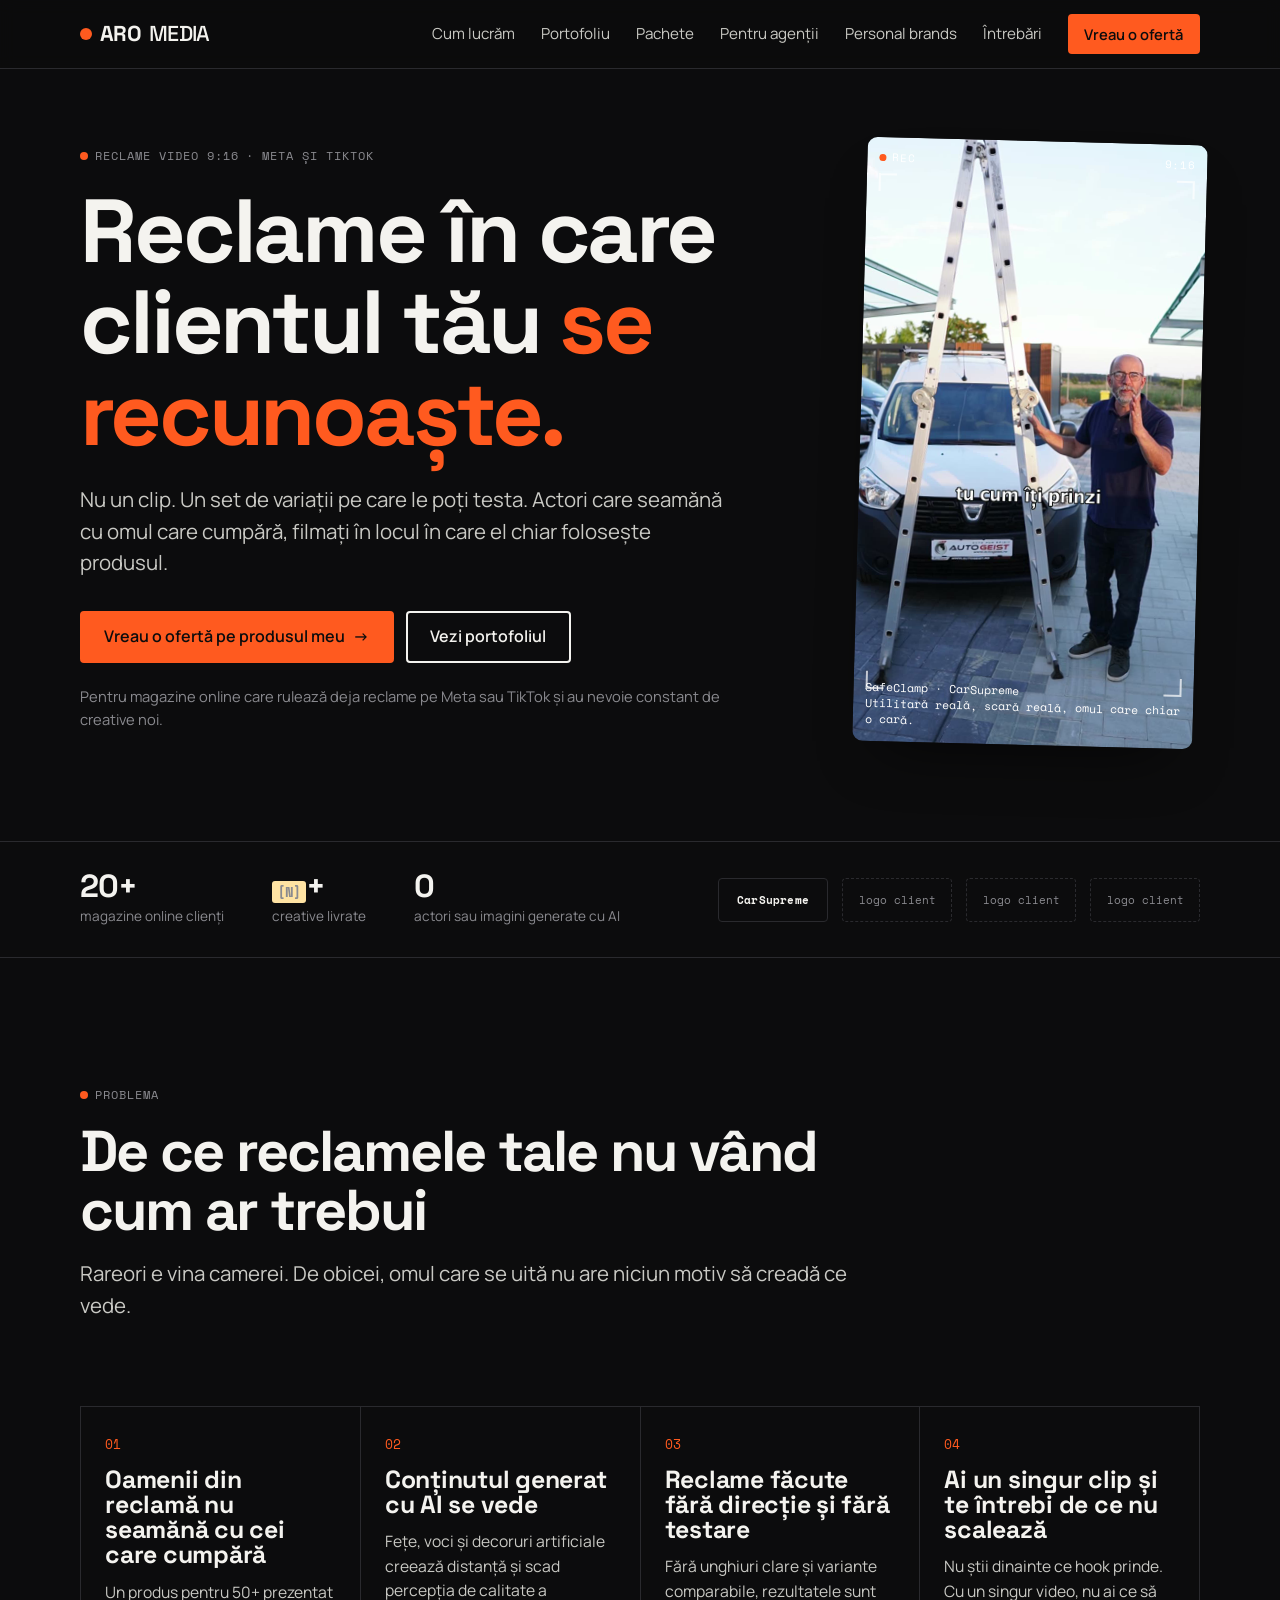
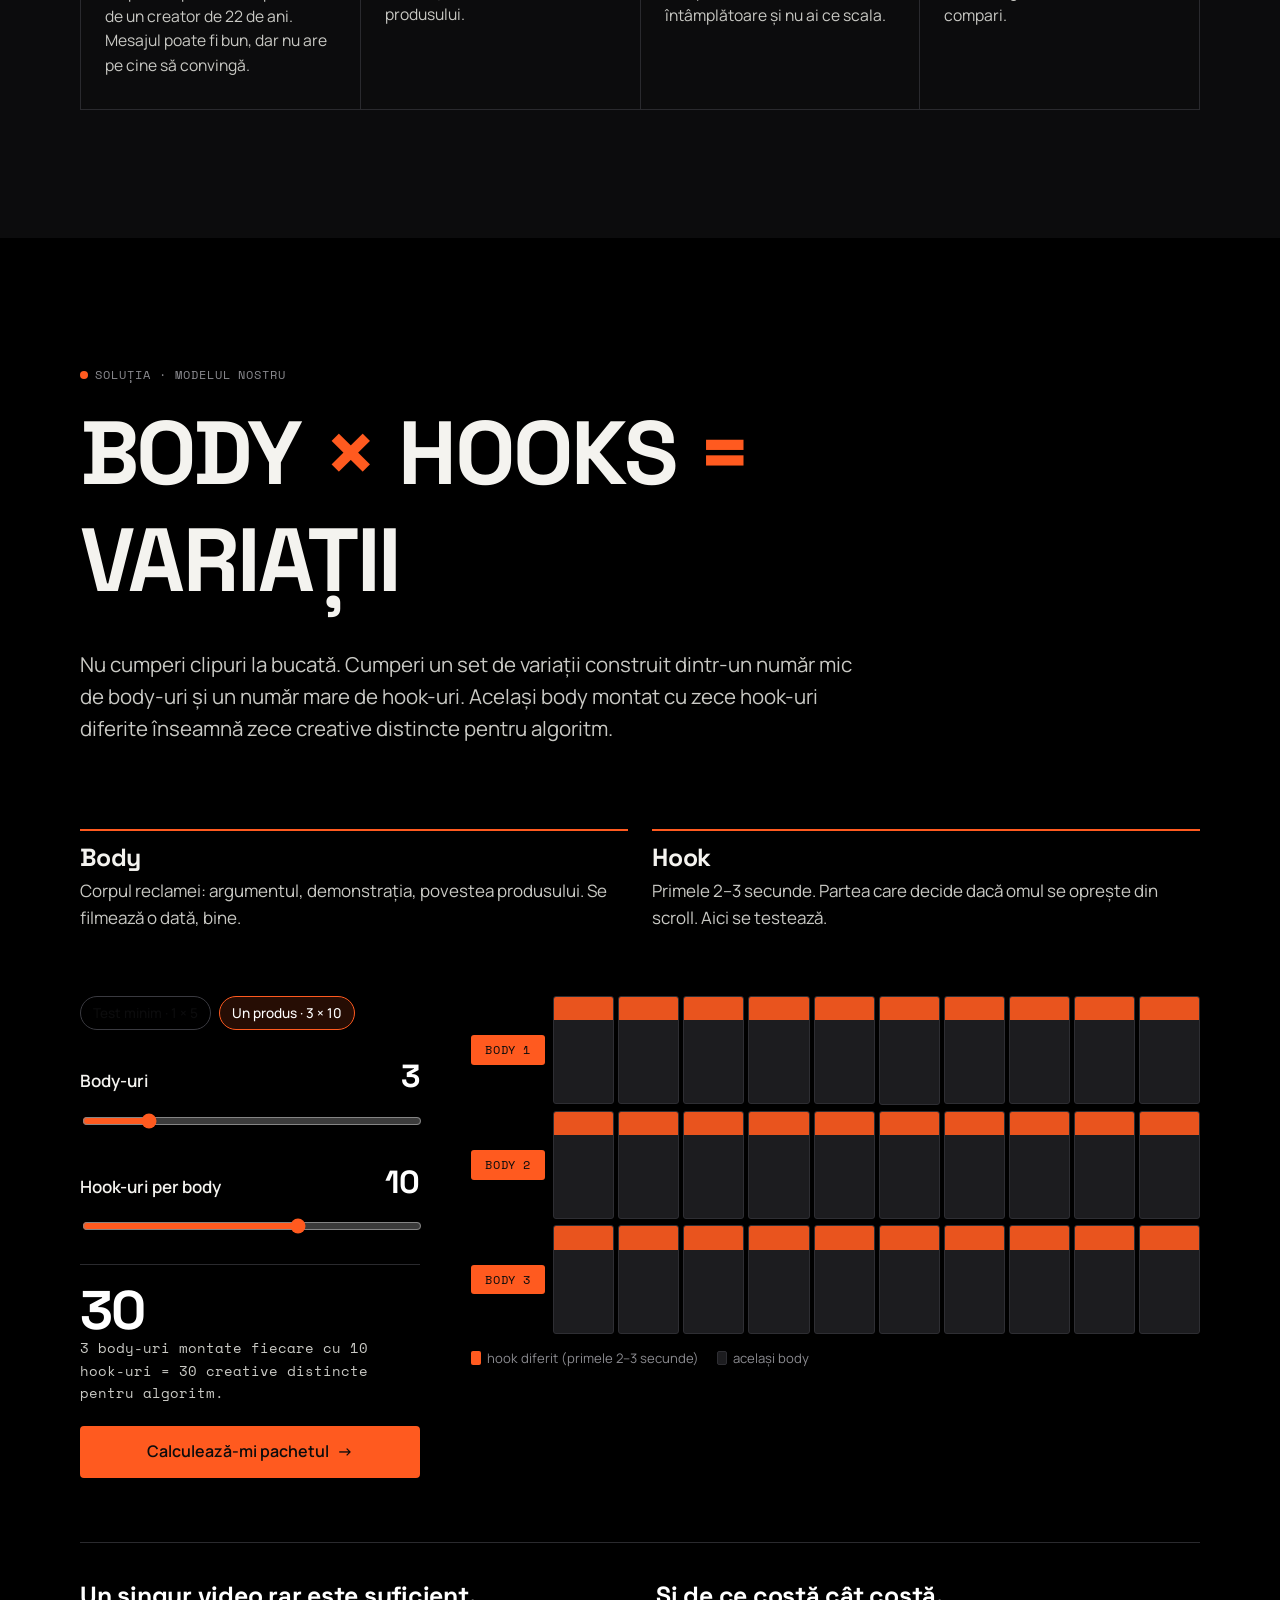
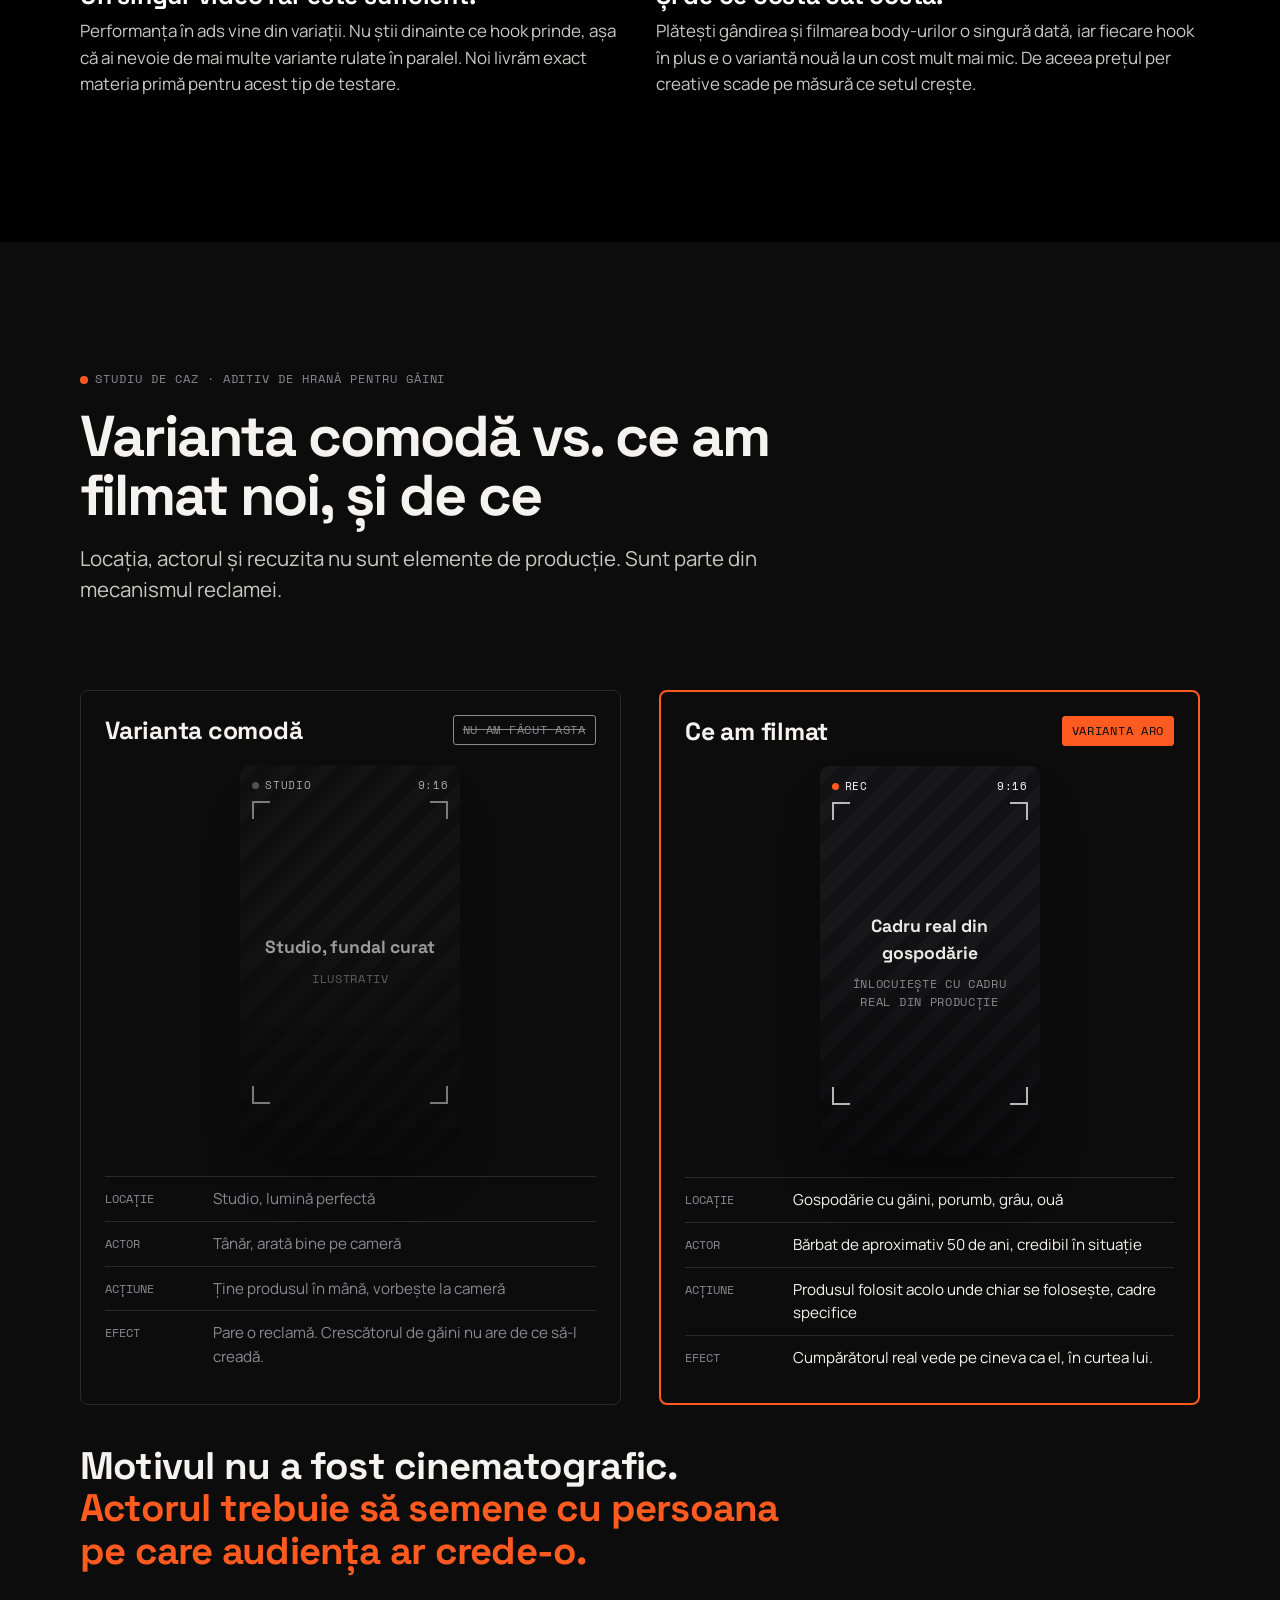
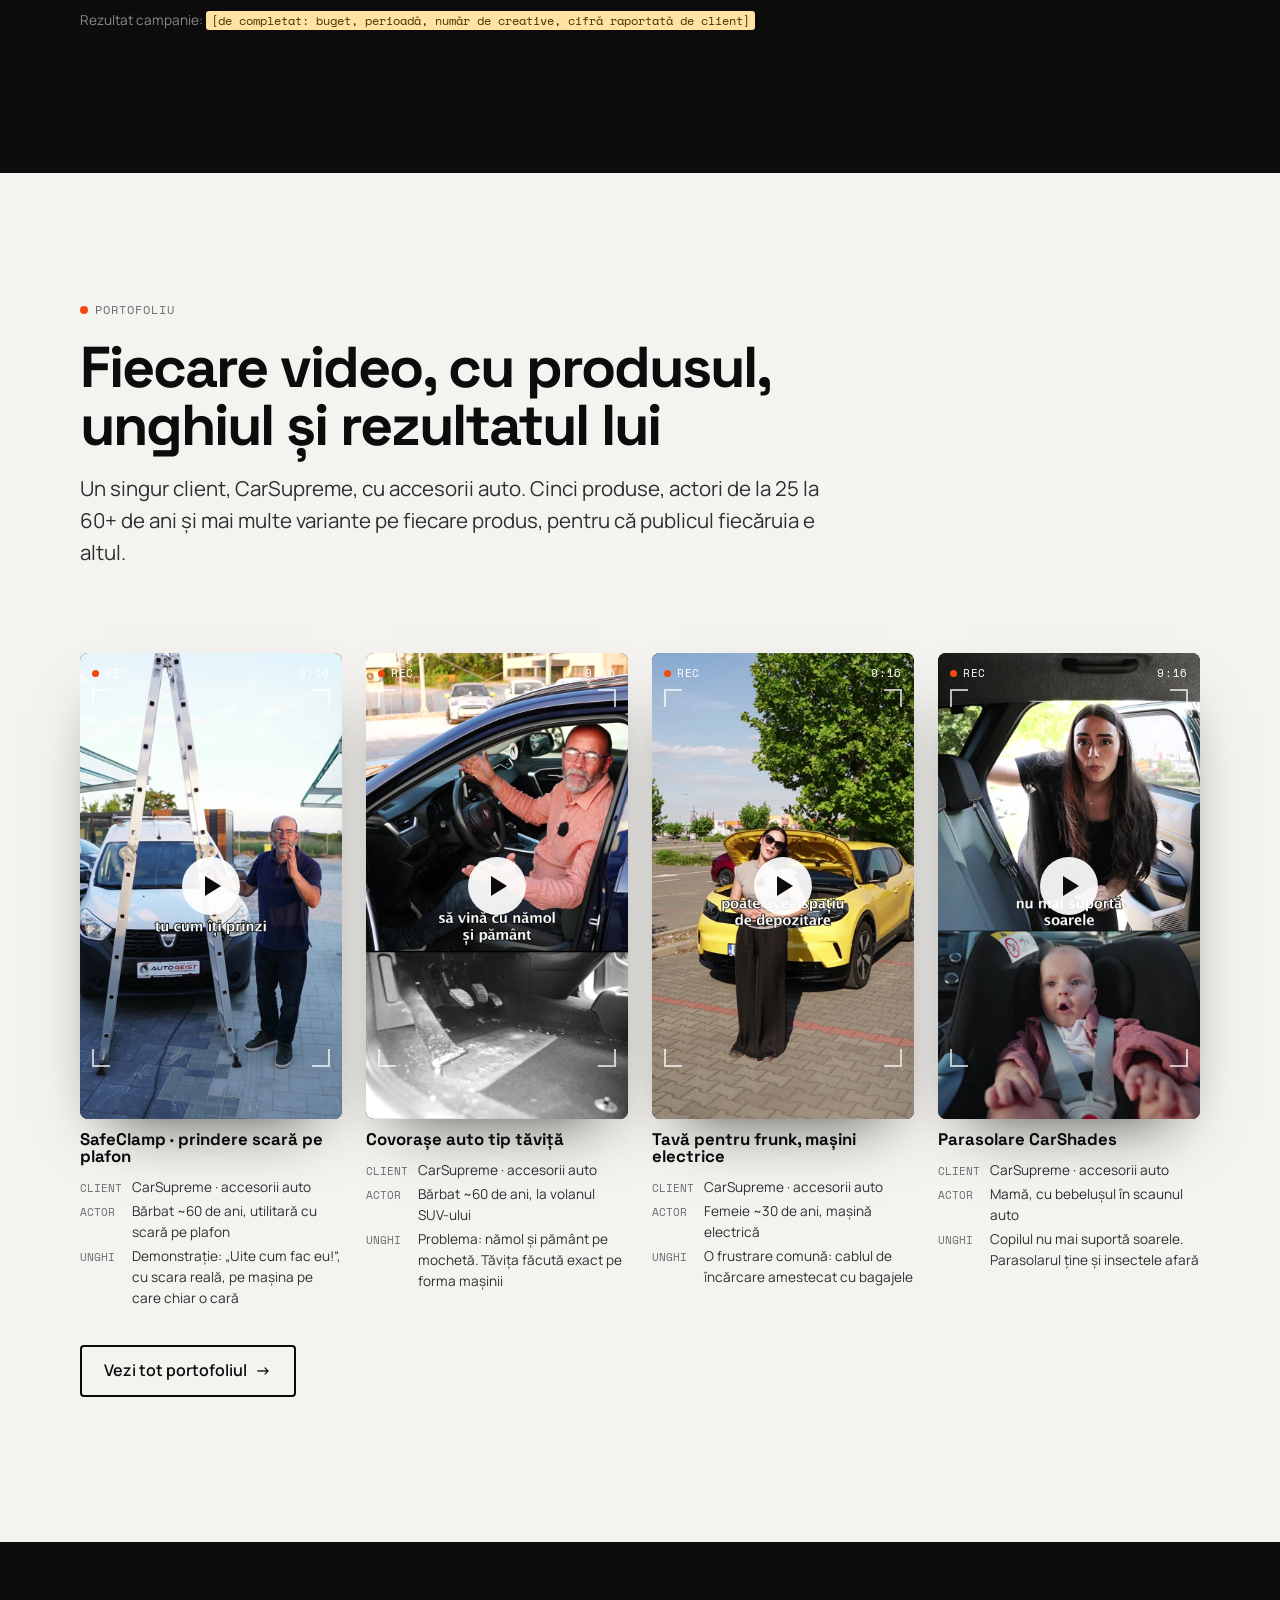
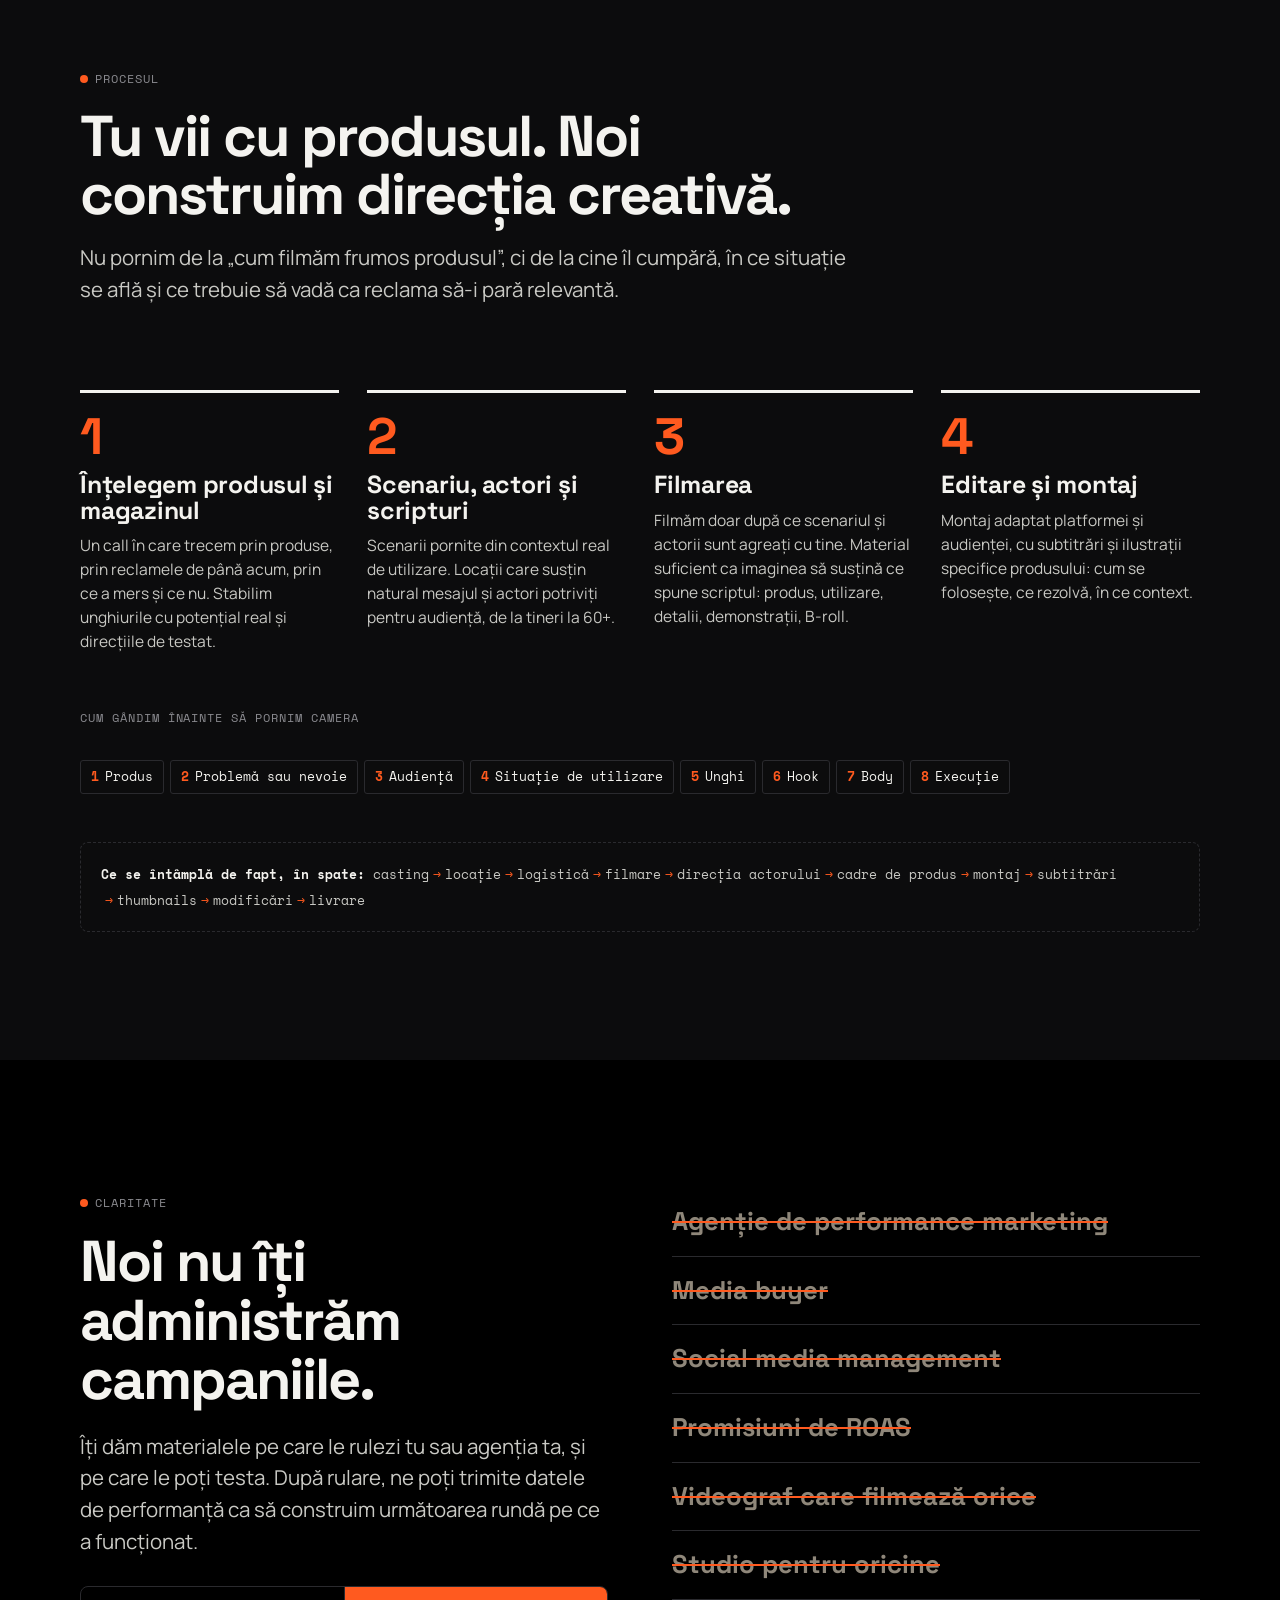
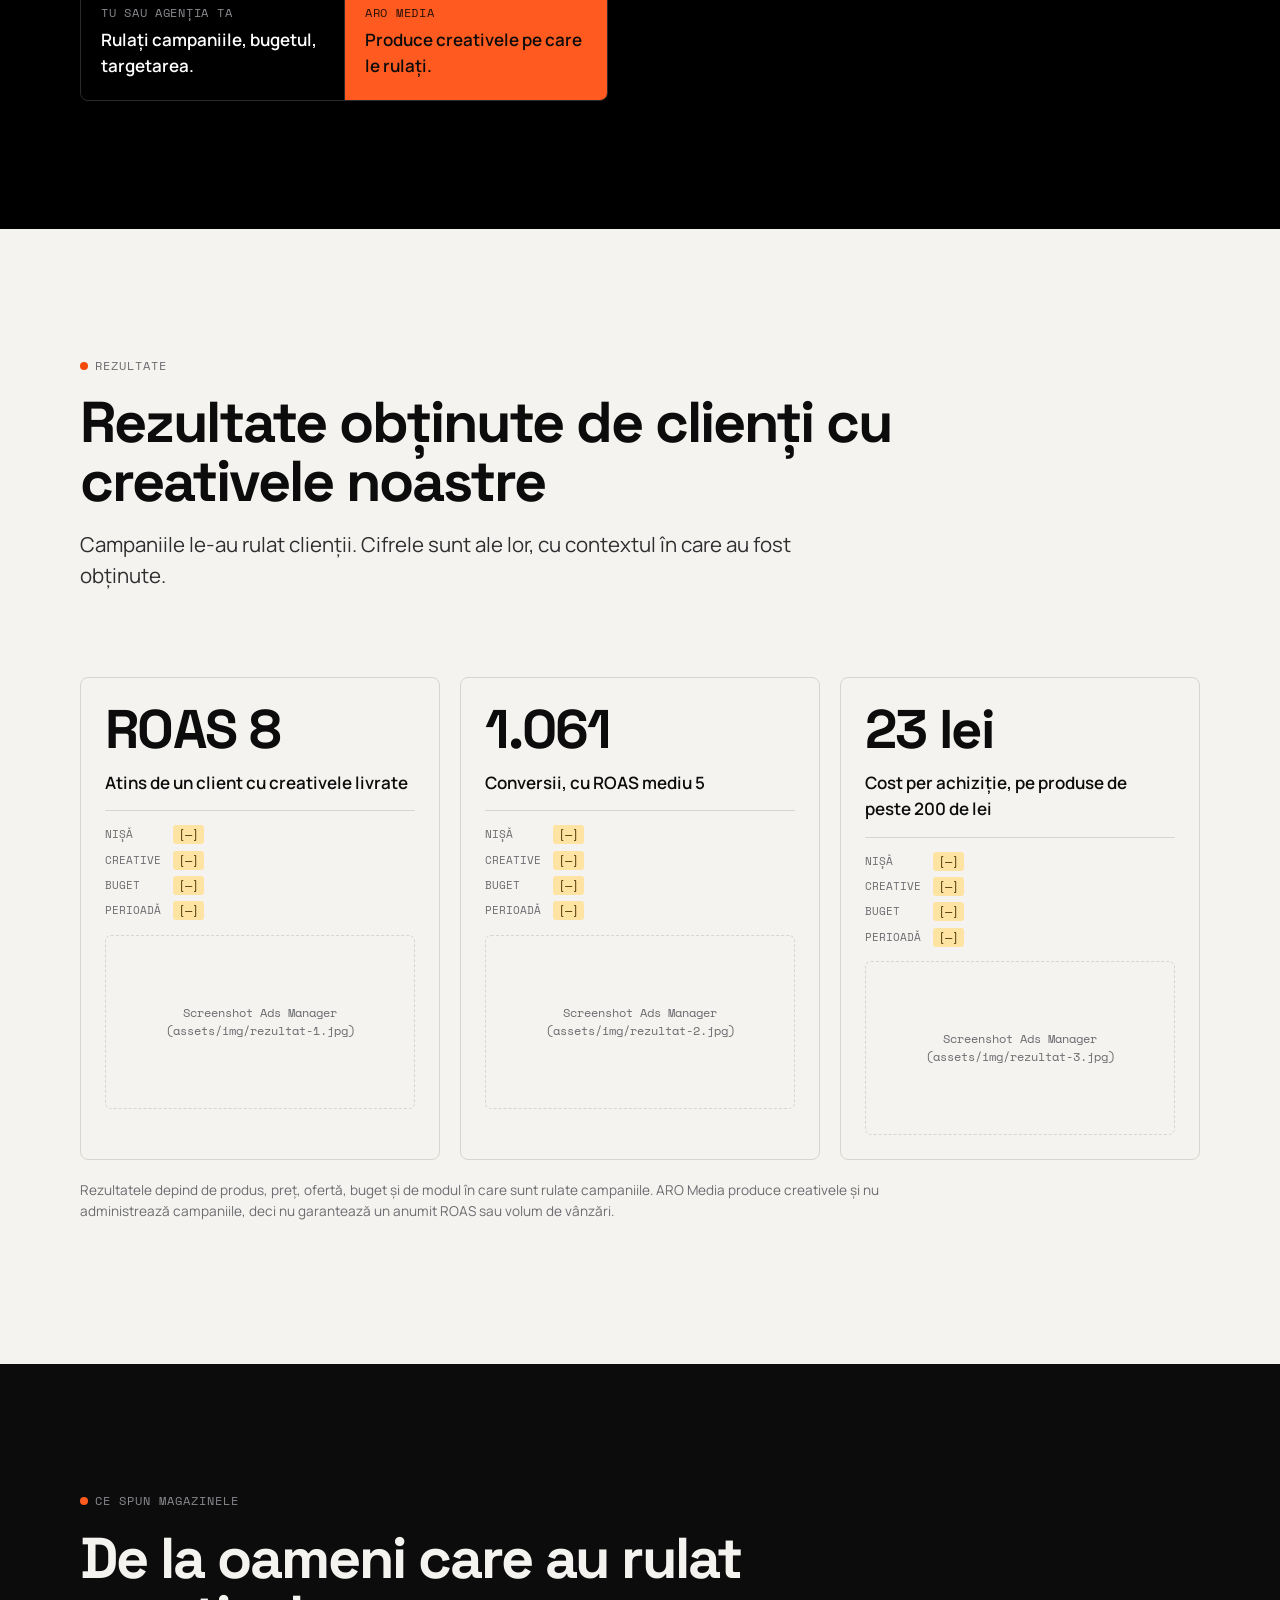
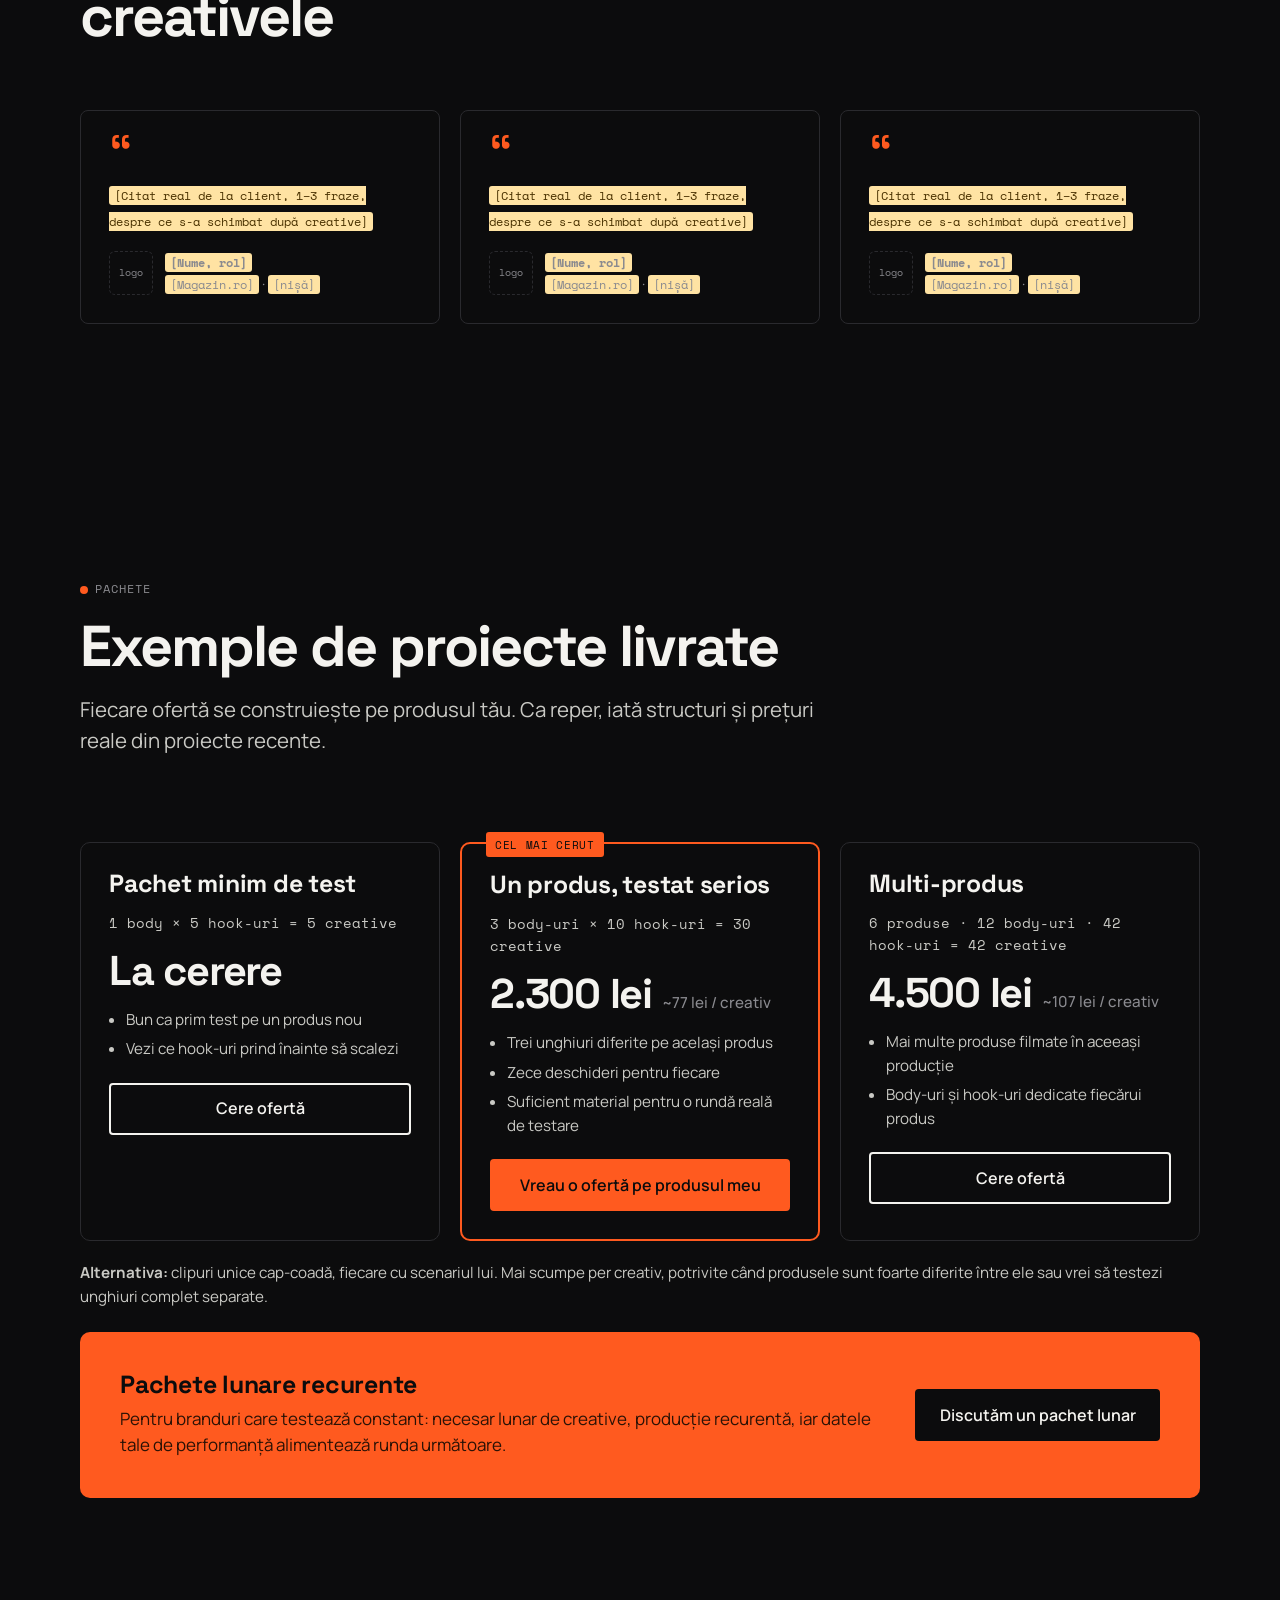
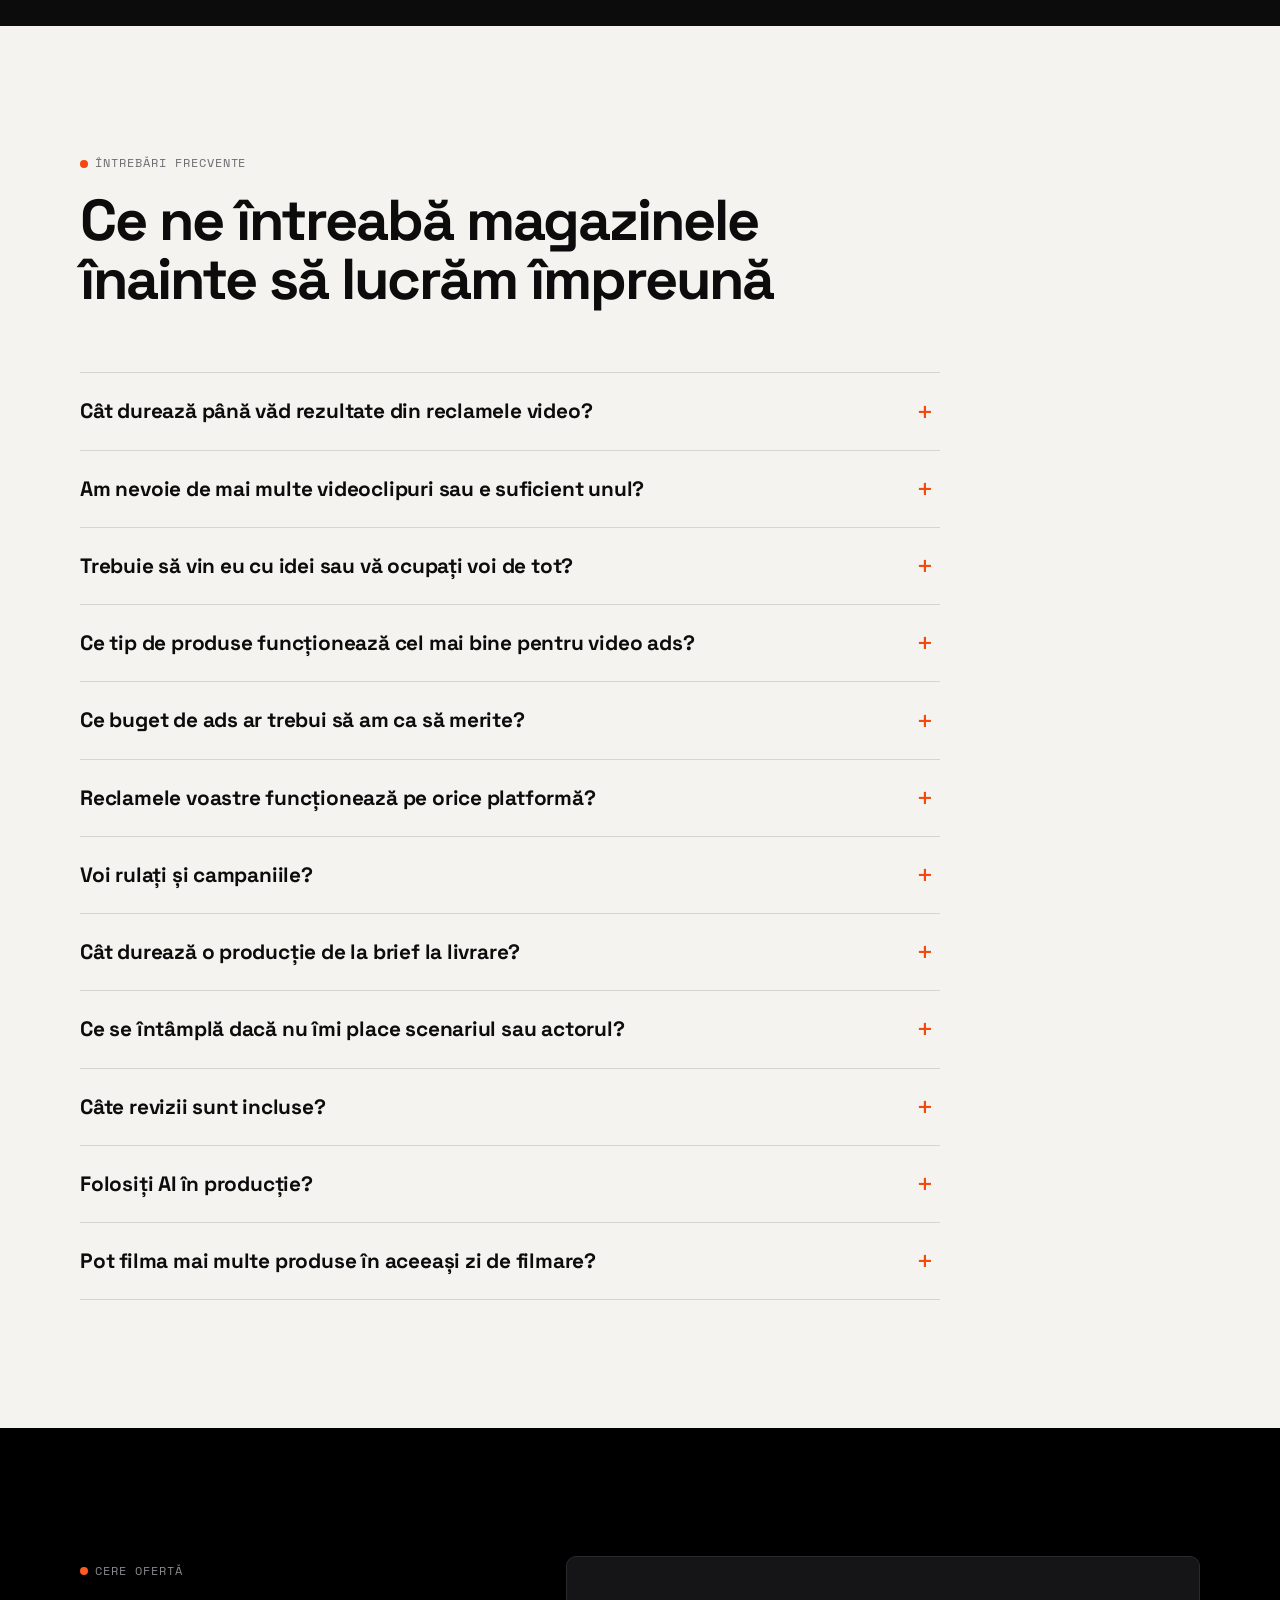
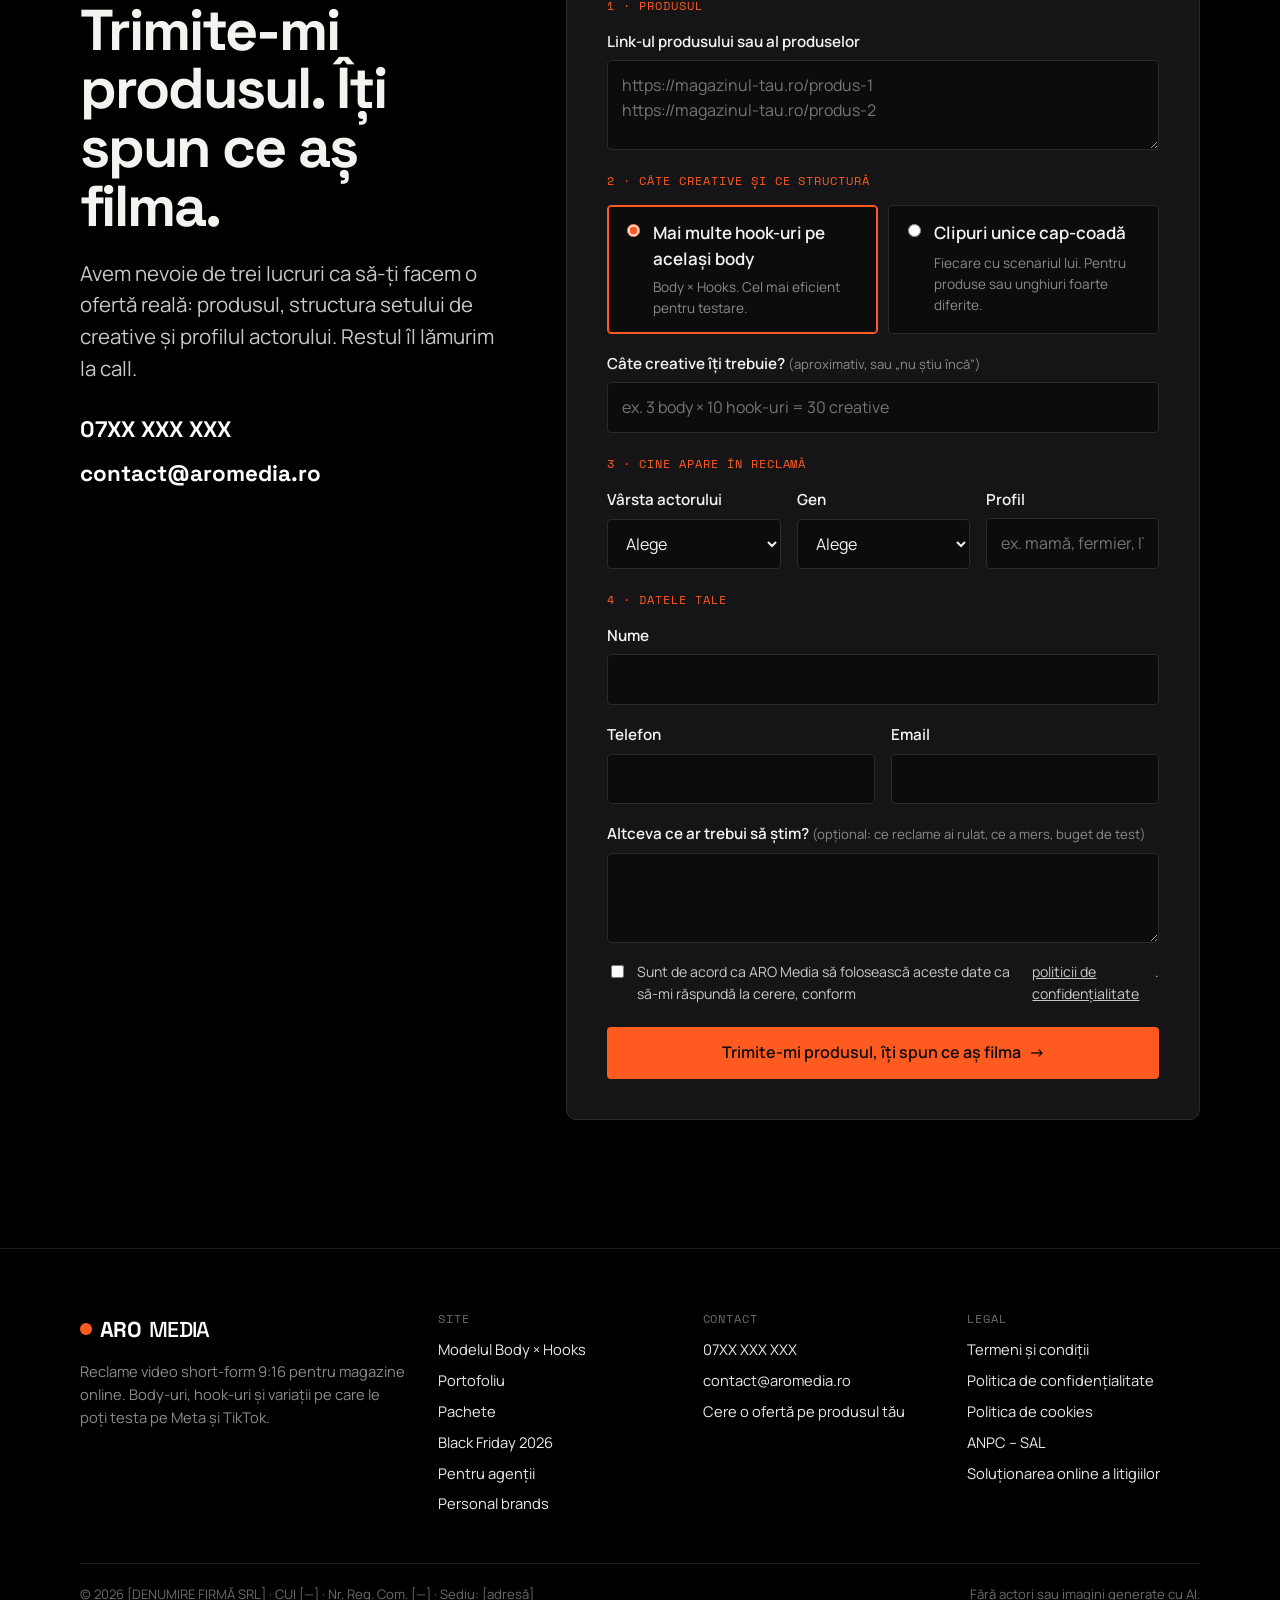
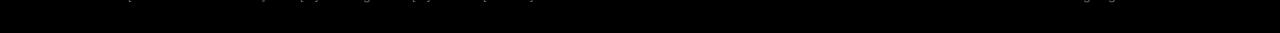
==== commit 7c2d3582: "Portofoliu: 11 clipuri CarSupreme, video în hero Co-Authored-By: Claude Opus 5.5 <noreply@anthropic." ====
--- a/index.html
+++ b/index.html
@@ -60,11 +60,11 @@
       <p class="hero-note">Pentru magazine online care rulează deja reclame pe Meta sau TikTok și au nevoie constant de creative noi.</p>
     </div>
     <div class="frame hero-frame">
-  <div class="ph"><div><strong>Cadru din reclama pentru aditivul de hrană pentru găini</strong><small>Înlocuiește cu cadru real din producție</small></div></div>
-  <span class="corner c1"></span><span class="corner c2"></span><span class="corner c3"></span><span class="corner c4"></span>
-  <div class="hud"><span class="r">REC 00:03</span><span>9:16</span></div>
-  <div class="cap">Crescător, ~50 de ani, în gospodăria lui.<br>Nu studio. Nu creator de 22 de ani.</div>
-</div>
+      <video src="/assets/video/hero-loop.mp4" poster="/assets/img/posters/prindere-scara.jpg" autoplay muted loop playsinline aria-label="Fragment din reclama SafeClamp pentru CarSupreme"></video>
+      <span class="corner c1"></span><span class="corner c2"></span><span class="corner c3"></span><span class="corner c4"></span>
+      <div class="hud"><span class="r">REC</span><span>9:16</span></div>
+      <div class="cap">SafeClamp · CarSupreme<br>Utilitară reală, scară reală, omul care chiar o cară.</div>
+    </div>
   </div>
 </section>
 
@@ -76,8 +76,7 @@
       <div class="stat"><b>0</b><span>actori sau imagini generate cu AI</span></div>
     </div>
     <div class="logos" aria-label="Magazine cu care am lucrat">
-      <div class="logo-slot">logo client</div>
-      <div class="logo-slot">logo client</div>
+      <div class="logo-slot client">CarSupreme</div>
       <div class="logo-slot">logo client</div>
       <div class="logo-slot">logo client</div>
       <div class="logo-slot">logo client</div>
@@ -203,49 +202,49 @@
     <div class="sec-head reveal">
       <span class="label">Portofoliu</span>
       <h2>Fiecare video, cu produsul, unghiul și rezultatul lui</h2>
-      <p class="lead">Lucrăm pe nișe diferite, cu actori de la 20 la 60+ de ani și locații alese pentru fiecare produs: gospodării, birouri, case, ateliere.</p>
+      <p class="lead">Un singur client, CarSupreme, cu accesorii auto. Cinci produse, actori de la 25 la 60+ de ani și mai multe variante pe fiecare produs, pentru că publicul fiecăruia e altul.</p>
     </div>
     <div class="work-grid reveal">
       <article class="work">
-        <div class="frame ">
-  <div class="ph"><div><strong>Aditiv hrană pentru găini</strong><small>Adaugă video</small></div></div>
+      <div class="frame">
+  <video src="/assets/video/prindere-scara.mp4" poster="/assets/img/posters/prindere-scara.jpg" playsinline preload="none"></video>
+  <button class="play" aria-label="Pornește video"></button>
   <span class="corner c1"></span><span class="corner c2"></span><span class="corner c3"></span><span class="corner c4"></span>
   <div class="hud"><span class="r">REC</span><span>9:16</span></div>
-  
-</div>
-        <h3>Aditiv hrană pentru găini</h3>
-        <dl><dt>Nișă</dt><dd>Gospodărie și animale</dd><dt>Unghi</dt><dd>Crescător de ~50 de ani, în curtea lui</dd><dt>Rezultat</dt><dd>[de completat]</dd></dl>
-      </article>
+</div>
+      <h3>SafeClamp · prindere scară pe plafon</h3>
+      <dl><dt>Client</dt><dd>CarSupreme · accesorii auto</dd><dt>Actor</dt><dd>Bărbat ~60 de ani, utilitară cu scară pe plafon</dd><dt>Unghi</dt><dd>Demonstrație: „Uite cum fac eu!”, cu scara reală, pe mașina pe care chiar o cară</dd></dl>
+    </article>
 <article class="work">
-        <div class="frame ">
-  <div class="ph"><div><strong>Licență software</strong><small>Adaugă video</small></div></div>
+      <div class="frame">
+  <video src="/assets/video/covorase-auto-2.mp4" poster="/assets/img/posters/covorase-auto-2.jpg" playsinline preload="none"></video>
+  <button class="play" aria-label="Pornește video"></button>
   <span class="corner c1"></span><span class="corner c2"></span><span class="corner c3"></span><span class="corner c4"></span>
   <div class="hud"><span class="r">REC</span><span>9:16</span></div>
-  
-</div>
-        <h3>Licență software</h3>
-        <dl><dt>Nișă</dt><dd>Software și licențe</dd><dt>Unghi</dt><dd>[unghi]</dd><dt>Rezultat</dt><dd>[de completat]</dd></dl>
-      </article>
+</div>
+      <h3>Covorașe auto tip tăviță</h3>
+      <dl><dt>Client</dt><dd>CarSupreme · accesorii auto</dd><dt>Actor</dt><dd>Bărbat ~60 de ani, la volanul SUV-ului</dd><dt>Unghi</dt><dd>Problema: nămol și pământ pe mochetă. Tăvița făcută exact pe forma mașinii</dd></dl>
+    </article>
 <article class="work">
-        <div class="frame ">
-  <div class="ph"><div><strong>[Produs]</strong><small>Adaugă video</small></div></div>
+      <div class="frame">
+  <video src="/assets/video/frunk-2.mp4" poster="/assets/img/posters/frunk-2.jpg" playsinline preload="none"></video>
+  <button class="play" aria-label="Pornește video"></button>
   <span class="corner c1"></span><span class="corner c2"></span><span class="corner c3"></span><span class="corner c4"></span>
   <div class="hud"><span class="r">REC</span><span>9:16</span></div>
-  
-</div>
-        <h3>[Produs]</h3>
-        <dl><dt>Nișă</dt><dd>Produse sensibile</dd><dt>Unghi</dt><dd>Testimonial: omul care a avut problema</dd><dt>Rezultat</dt><dd>[de completat]</dd></dl>
-      </article>
+</div>
+      <h3>Tavă pentru frunk, mașini electrice</h3>
+      <dl><dt>Client</dt><dd>CarSupreme · accesorii auto</dd><dt>Actor</dt><dd>Femeie ~30 de ani, mașină electrică</dd><dt>Unghi</dt><dd>O frustrare comună: cablul de încărcare amestecat cu bagajele</dd></dl>
+    </article>
 <article class="work">
-        <div class="frame ">
-  <div class="ph"><div><strong>[Produs]</strong><small>Adaugă video</small></div></div>
+      <div class="frame">
+  <video src="/assets/video/plasa-umbrire-3.mp4" poster="/assets/img/posters/plasa-umbrire-3.jpg" playsinline preload="none"></video>
+  <button class="play" aria-label="Pornește video"></button>
   <span class="corner c1"></span><span class="corner c2"></span><span class="corner c3"></span><span class="corner c4"></span>
   <div class="hud"><span class="r">REC</span><span>9:16</span></div>
-  
-</div>
-        <h3>[Produs]</h3>
-        <dl><dt>Nișă</dt><dd>Casă și gospodărie</dd><dt>Unghi</dt><dd>[unghi]</dd><dt>Rezultat</dt><dd>[de completat]</dd></dl>
-      </article>
+</div>
+      <h3>Parasolare CarShades</h3>
+      <dl><dt>Client</dt><dd>CarSupreme · accesorii auto</dd><dt>Actor</dt><dd>Mamă, cu bebelușul în scaunul auto</dd><dt>Unghi</dt><dd>Copilul nu mai suportă soarele. Parasolarul ține și insectele afară</dd></dl>
+    </article>
     </div>
     <p style="margin-top:36px"><a class="btn" href="/portofoliu.html">Vezi tot portofoliul <span class="arr">→</span></a></p>
   </div>
--- a/assets/css/style.css
+++ b/assets/css/style.css
@@ -456,3 +456,9 @@
 /* Fix-uri mobil */
 .calc > * { min-width: 0; }
 .flow { overflow-wrap: anywhere; }
+
+/* Video în cadre */
+.frame.playing .hud, .frame.playing .corner { display: none; }
+.frame video { background: #000; }
+.hero-frame video { pointer-events: none; }
+.logo-slot.client { border-style: solid; color: var(--ink); font-weight: 700; letter-spacing: .02em; }
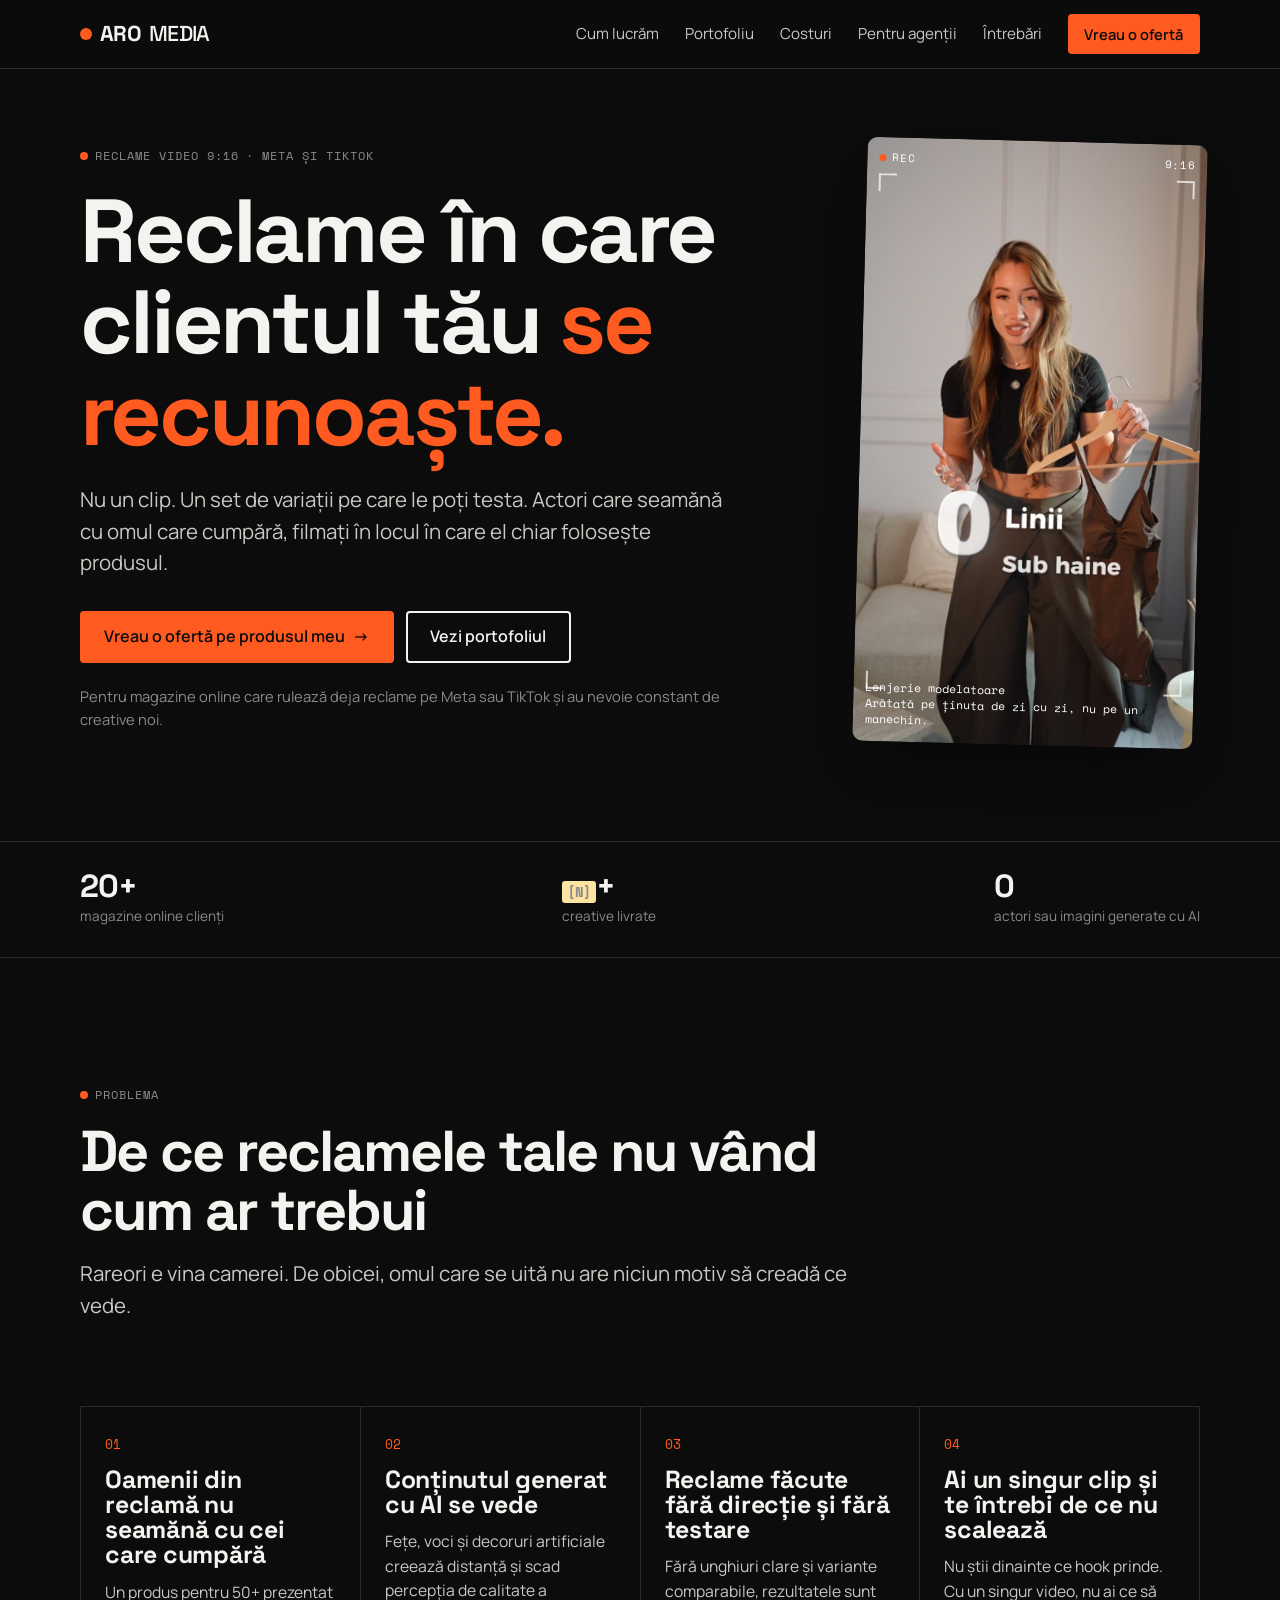
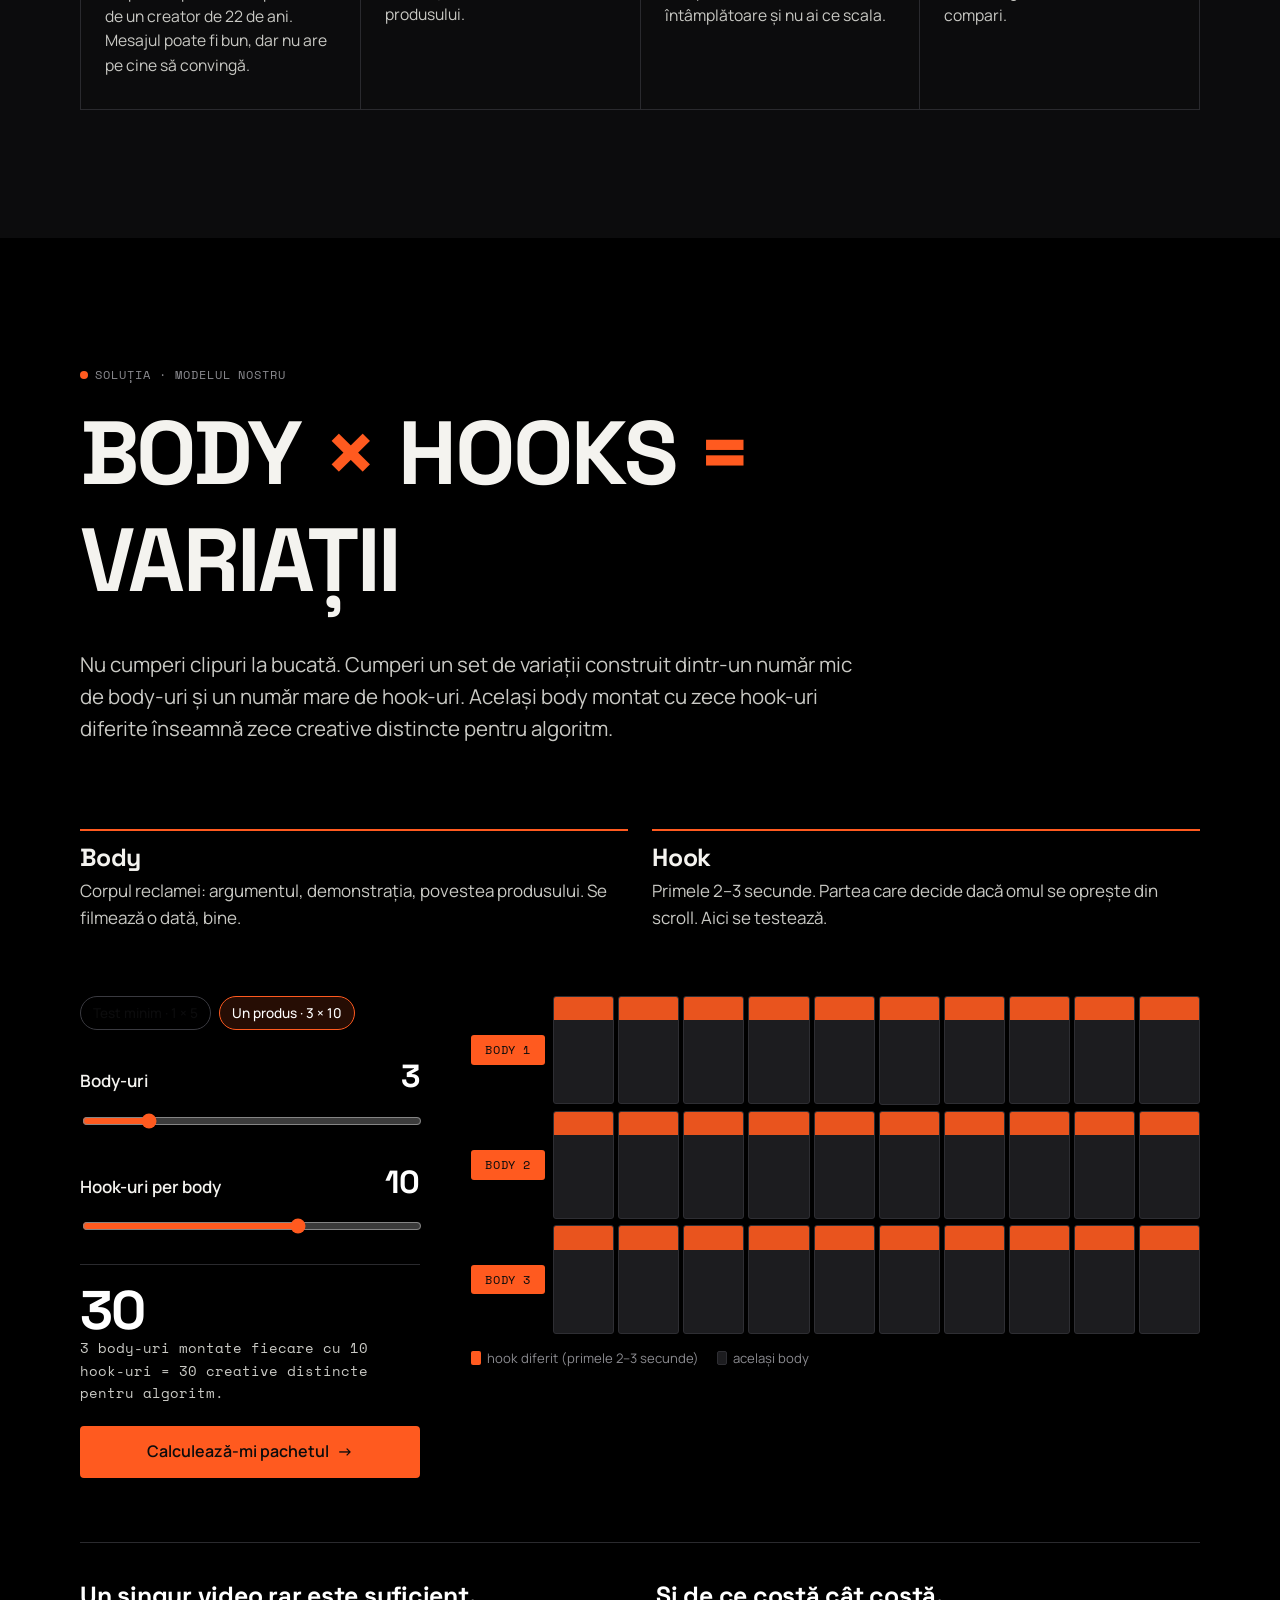
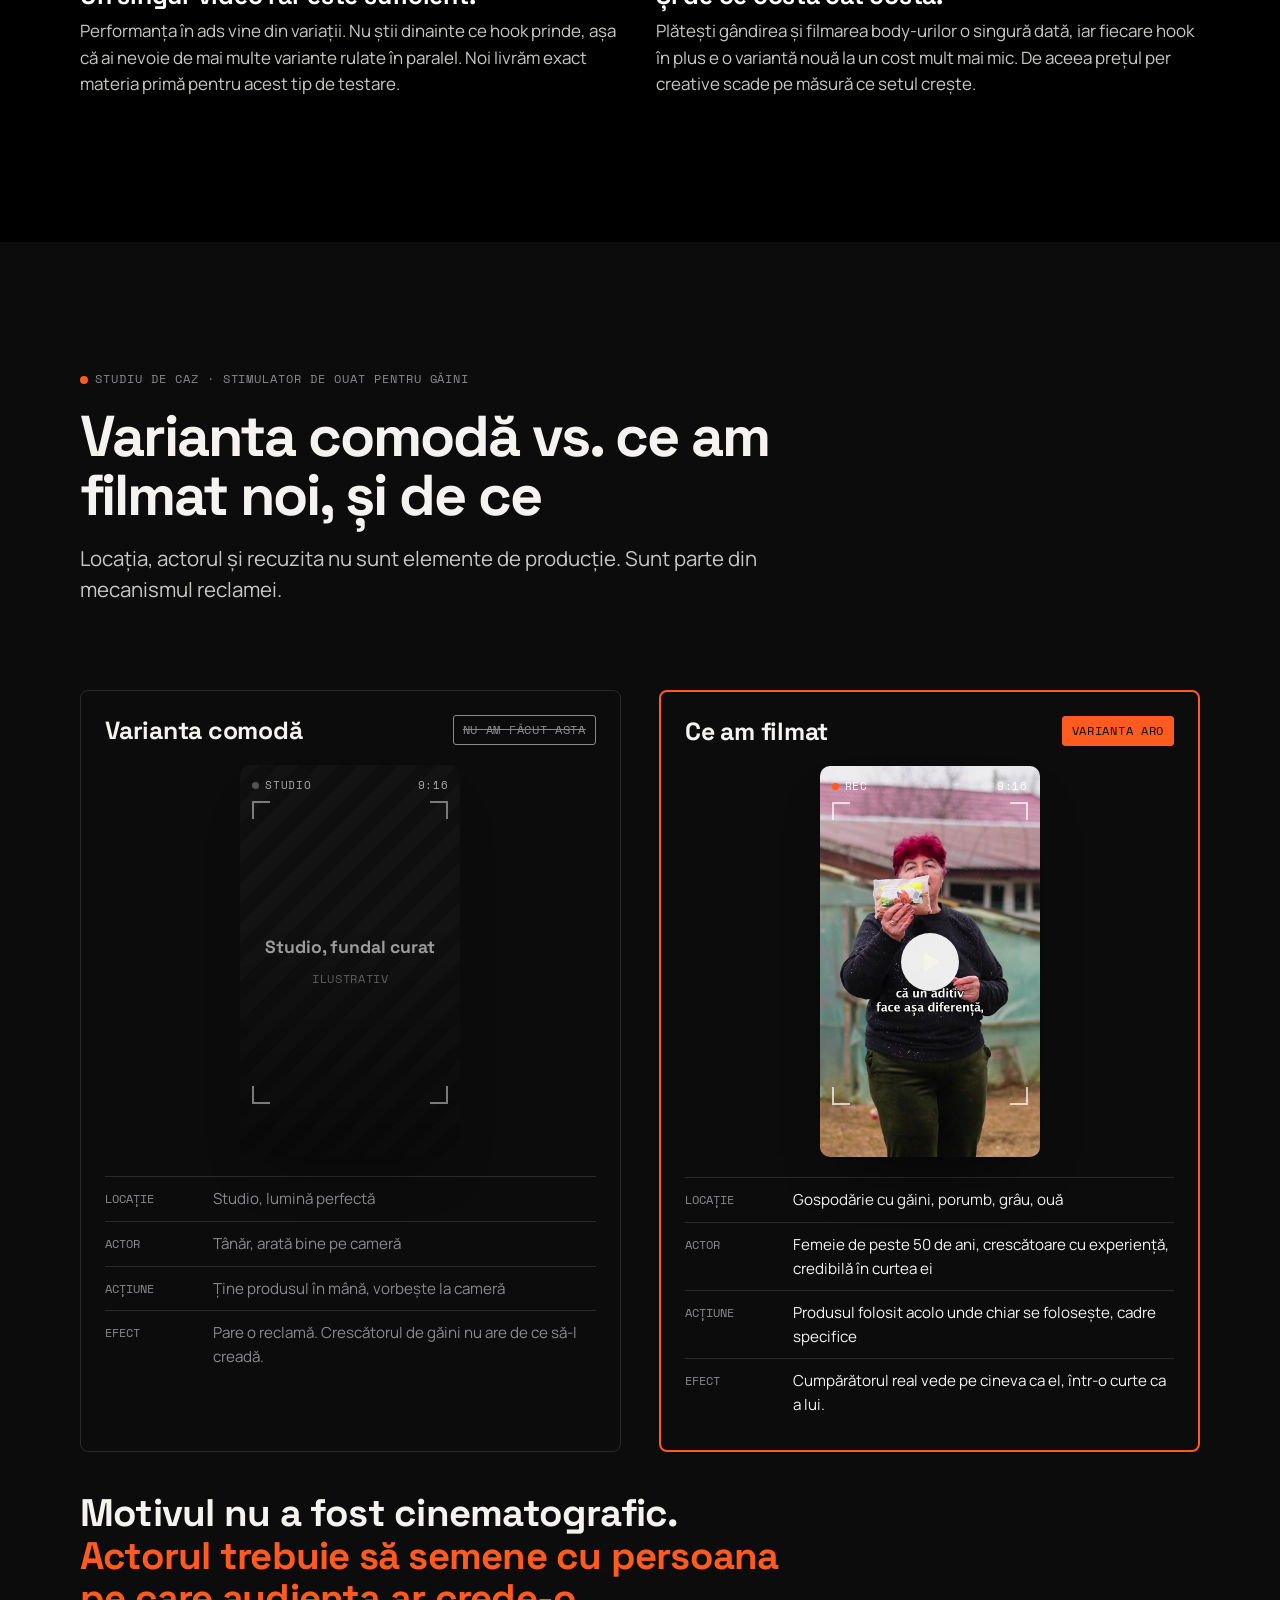
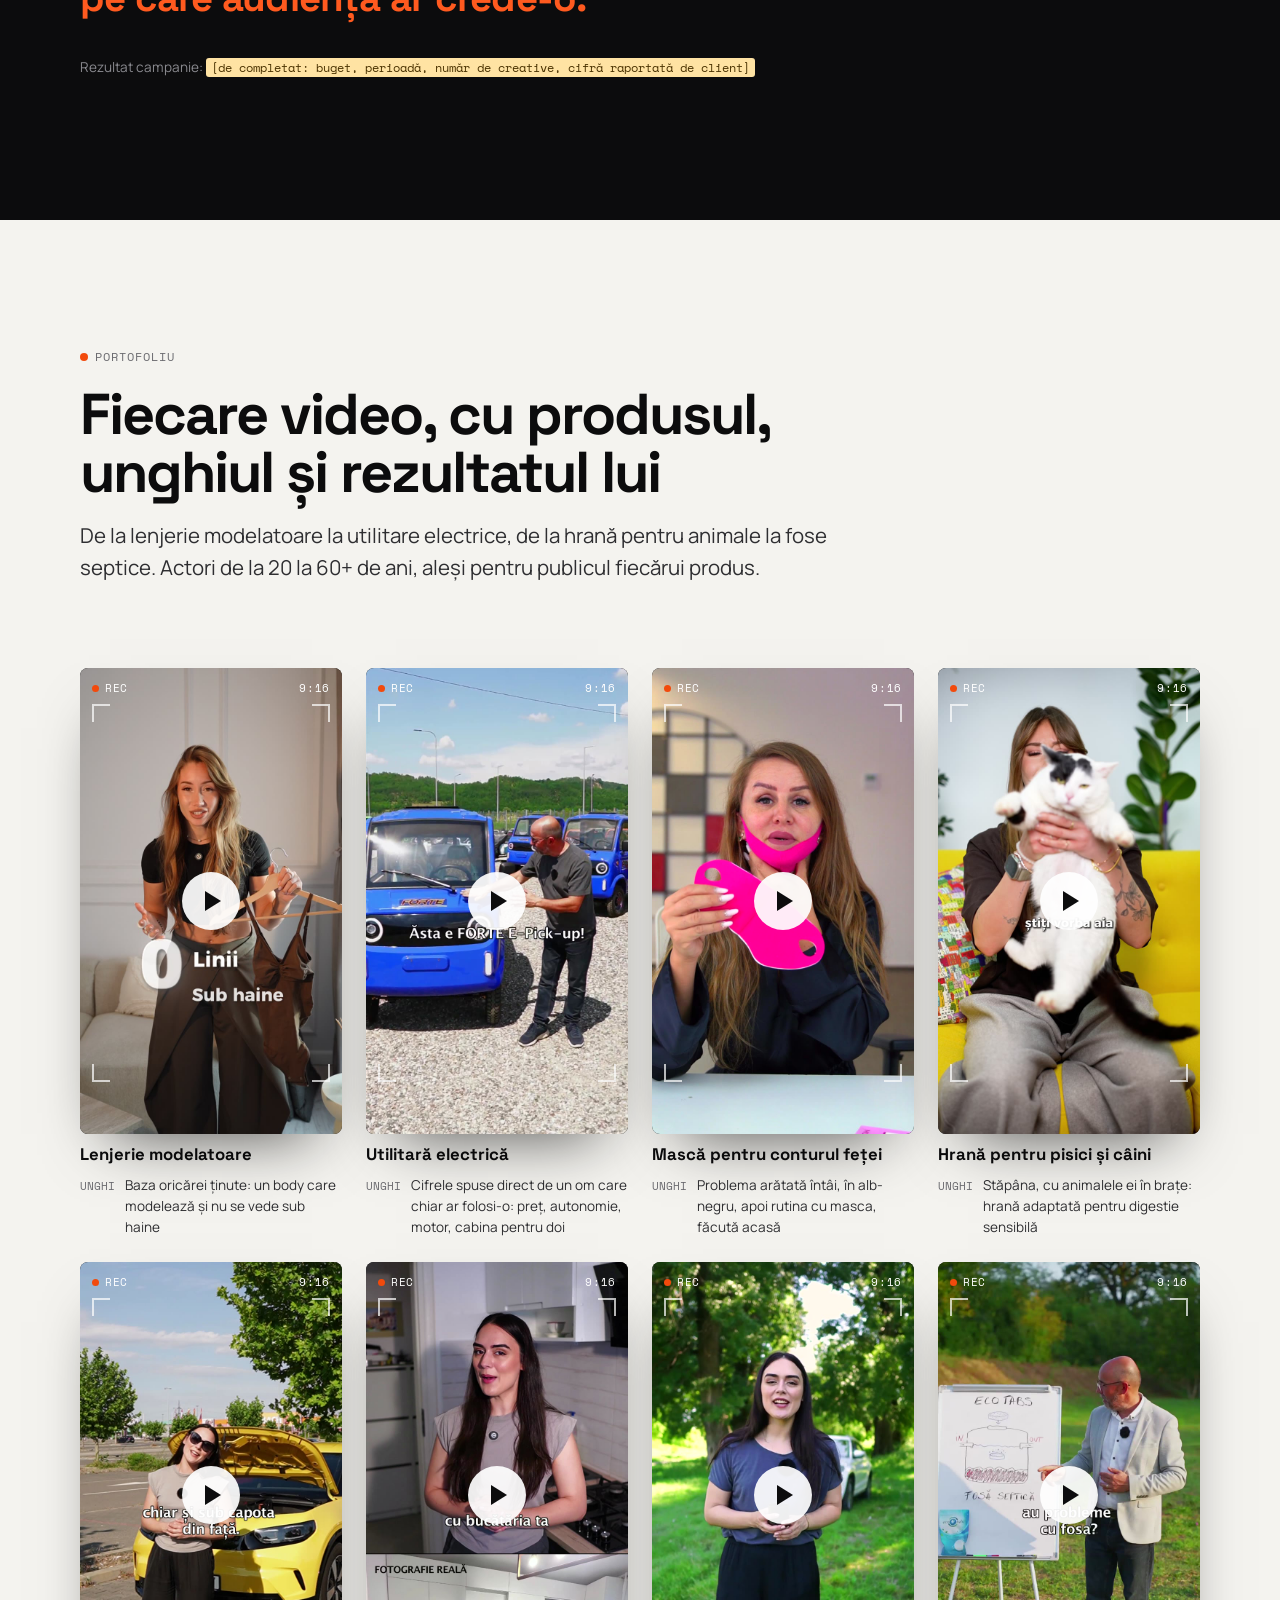
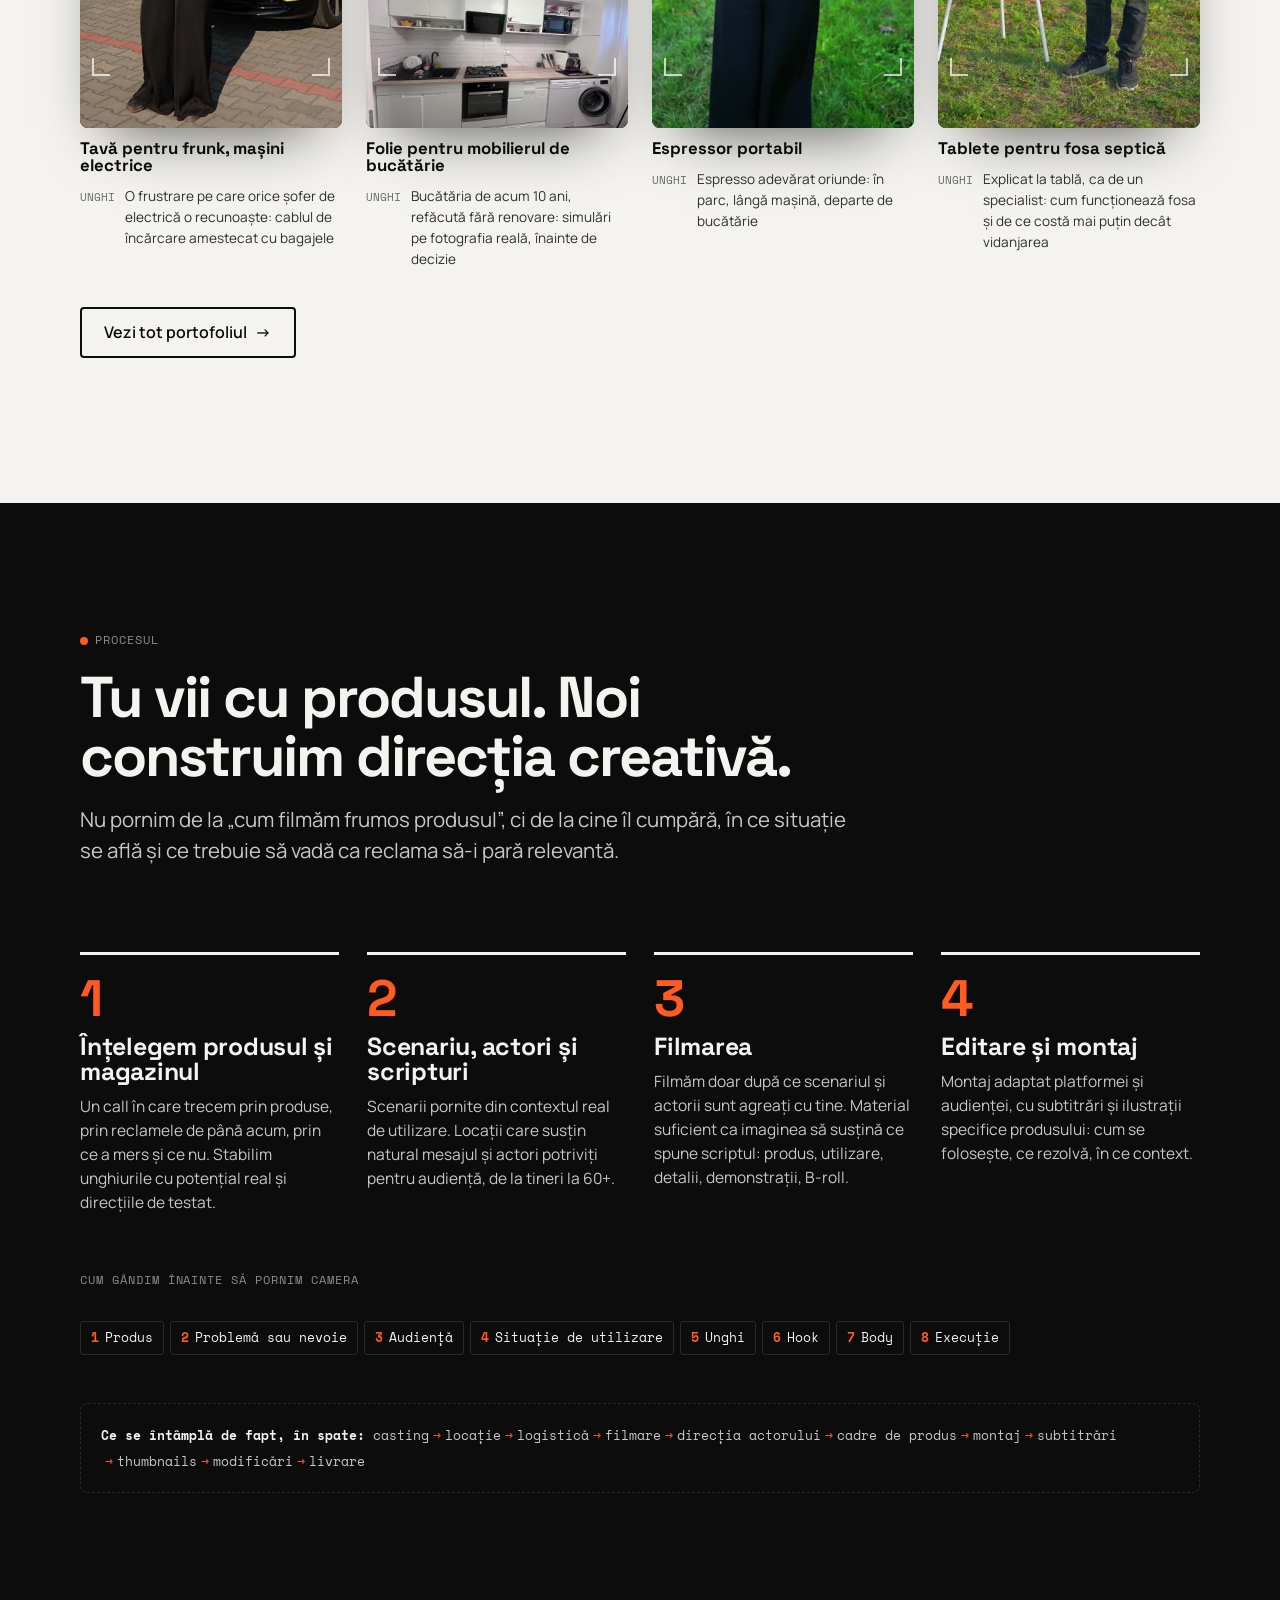
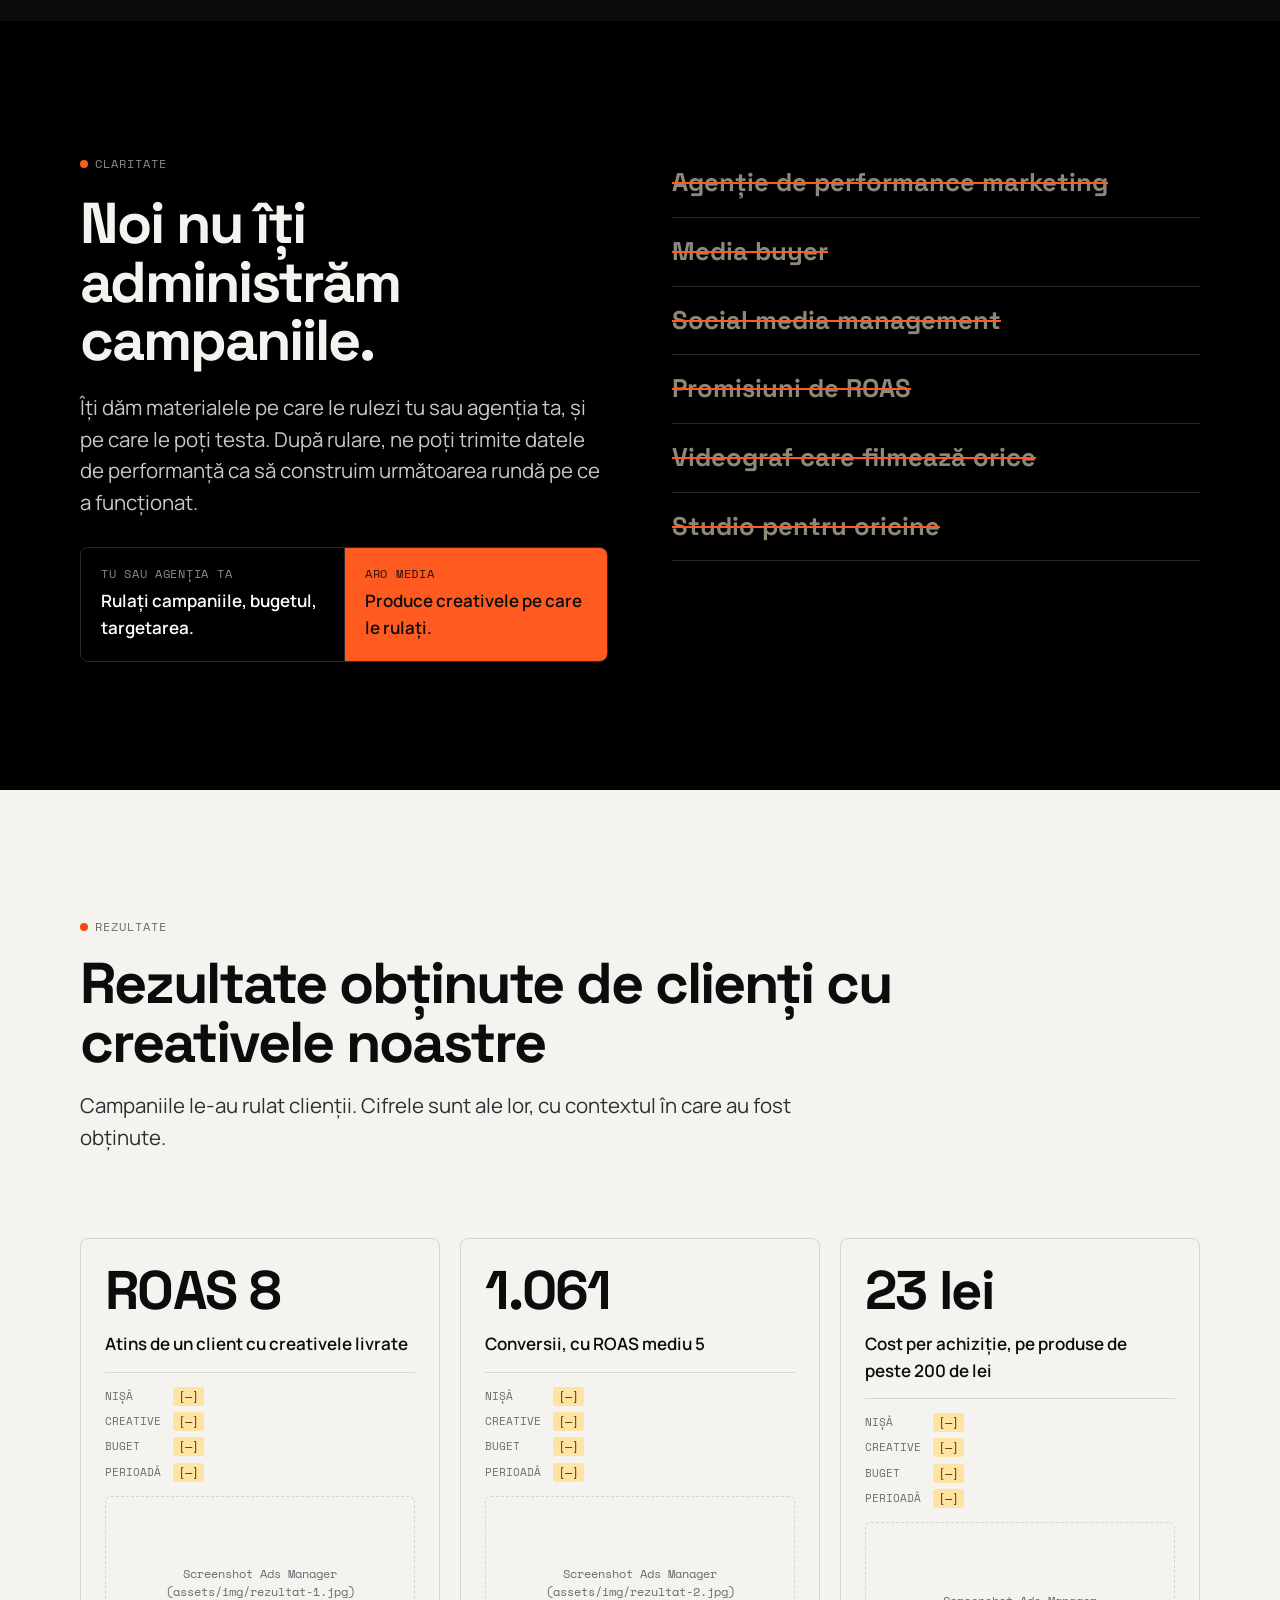
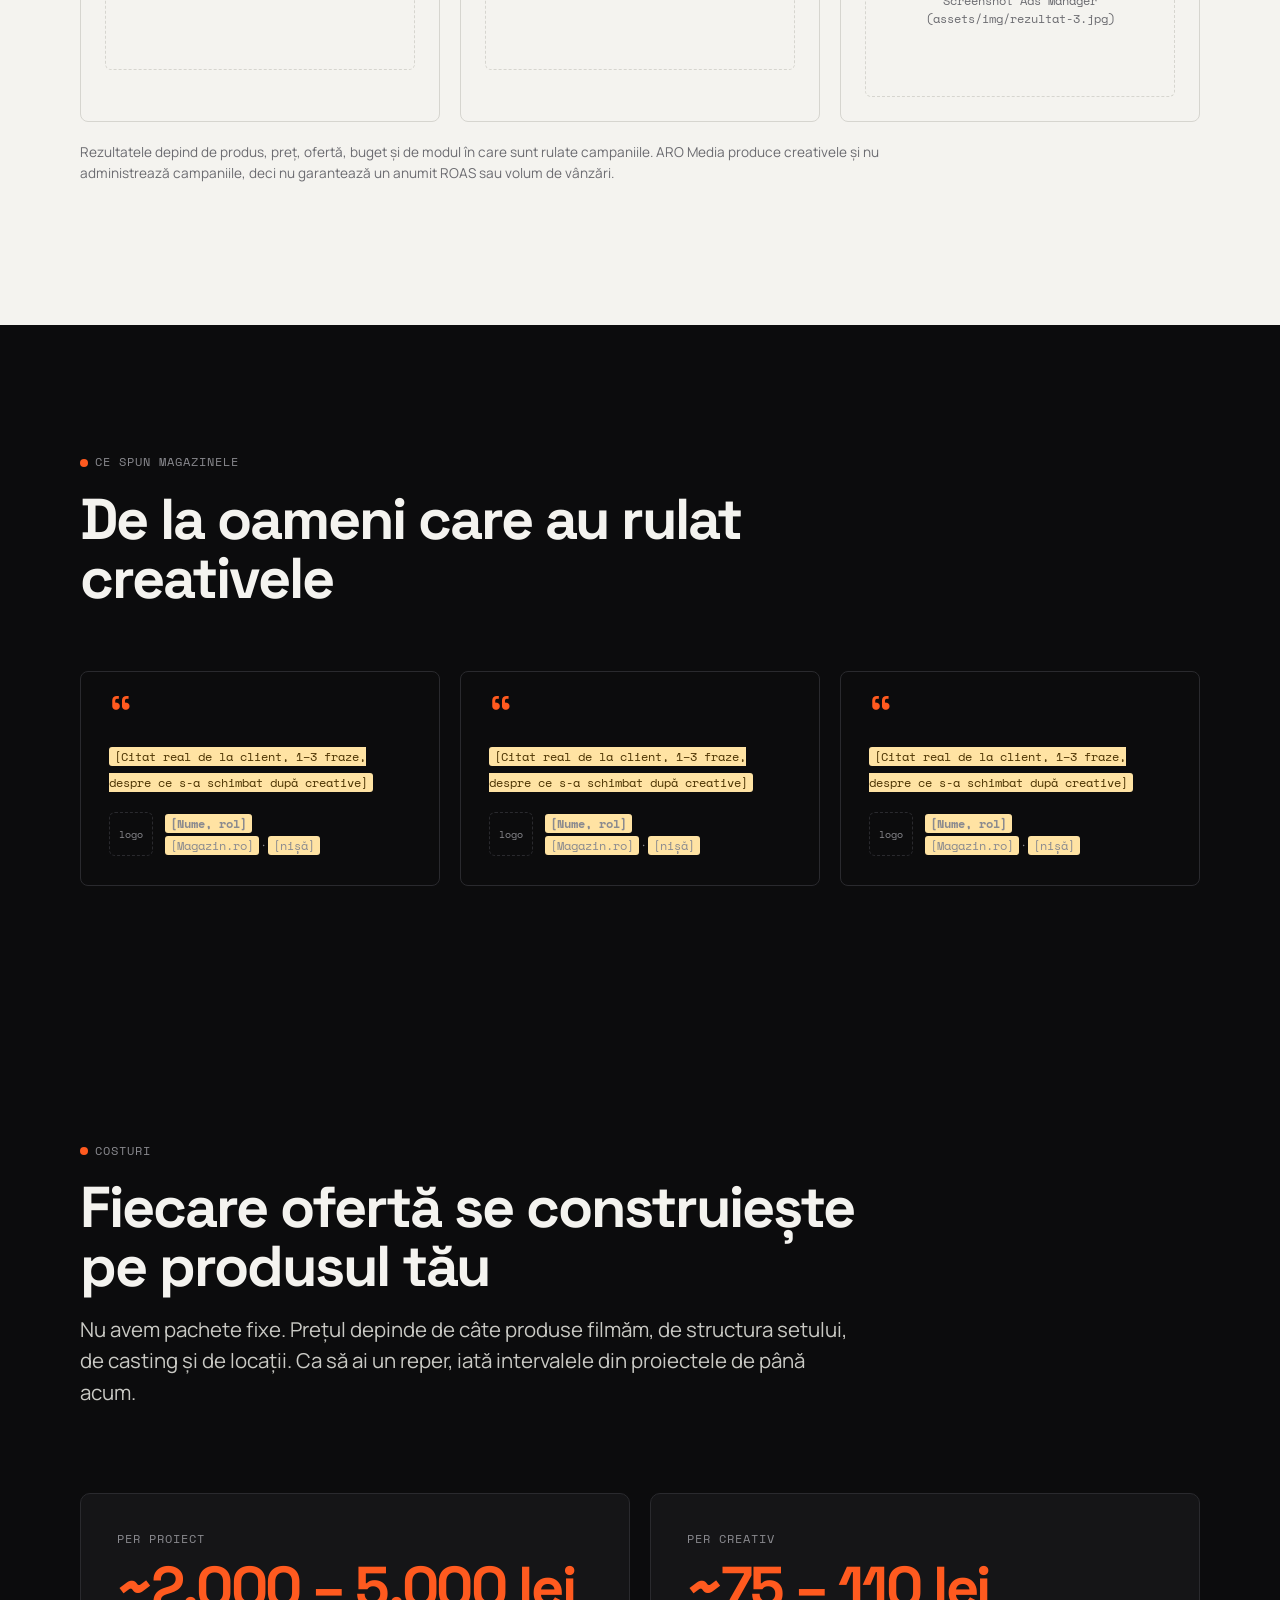
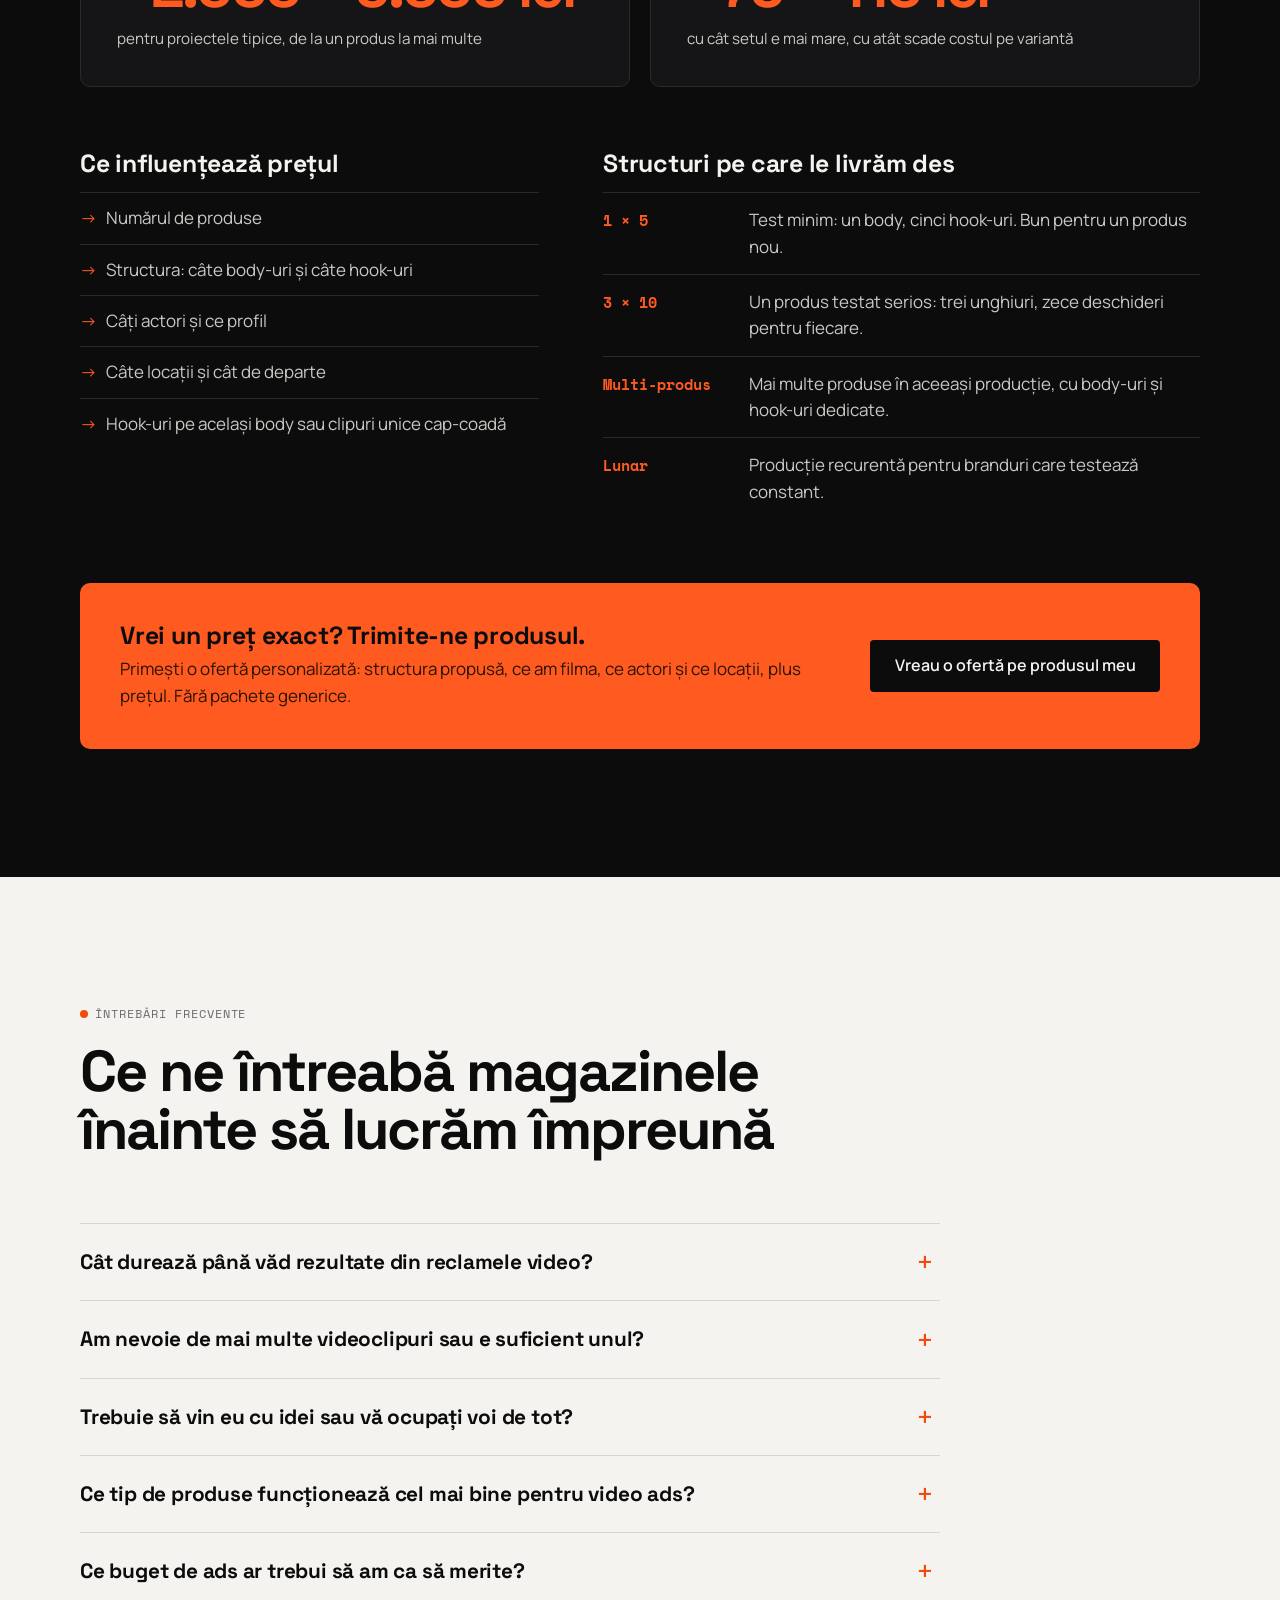
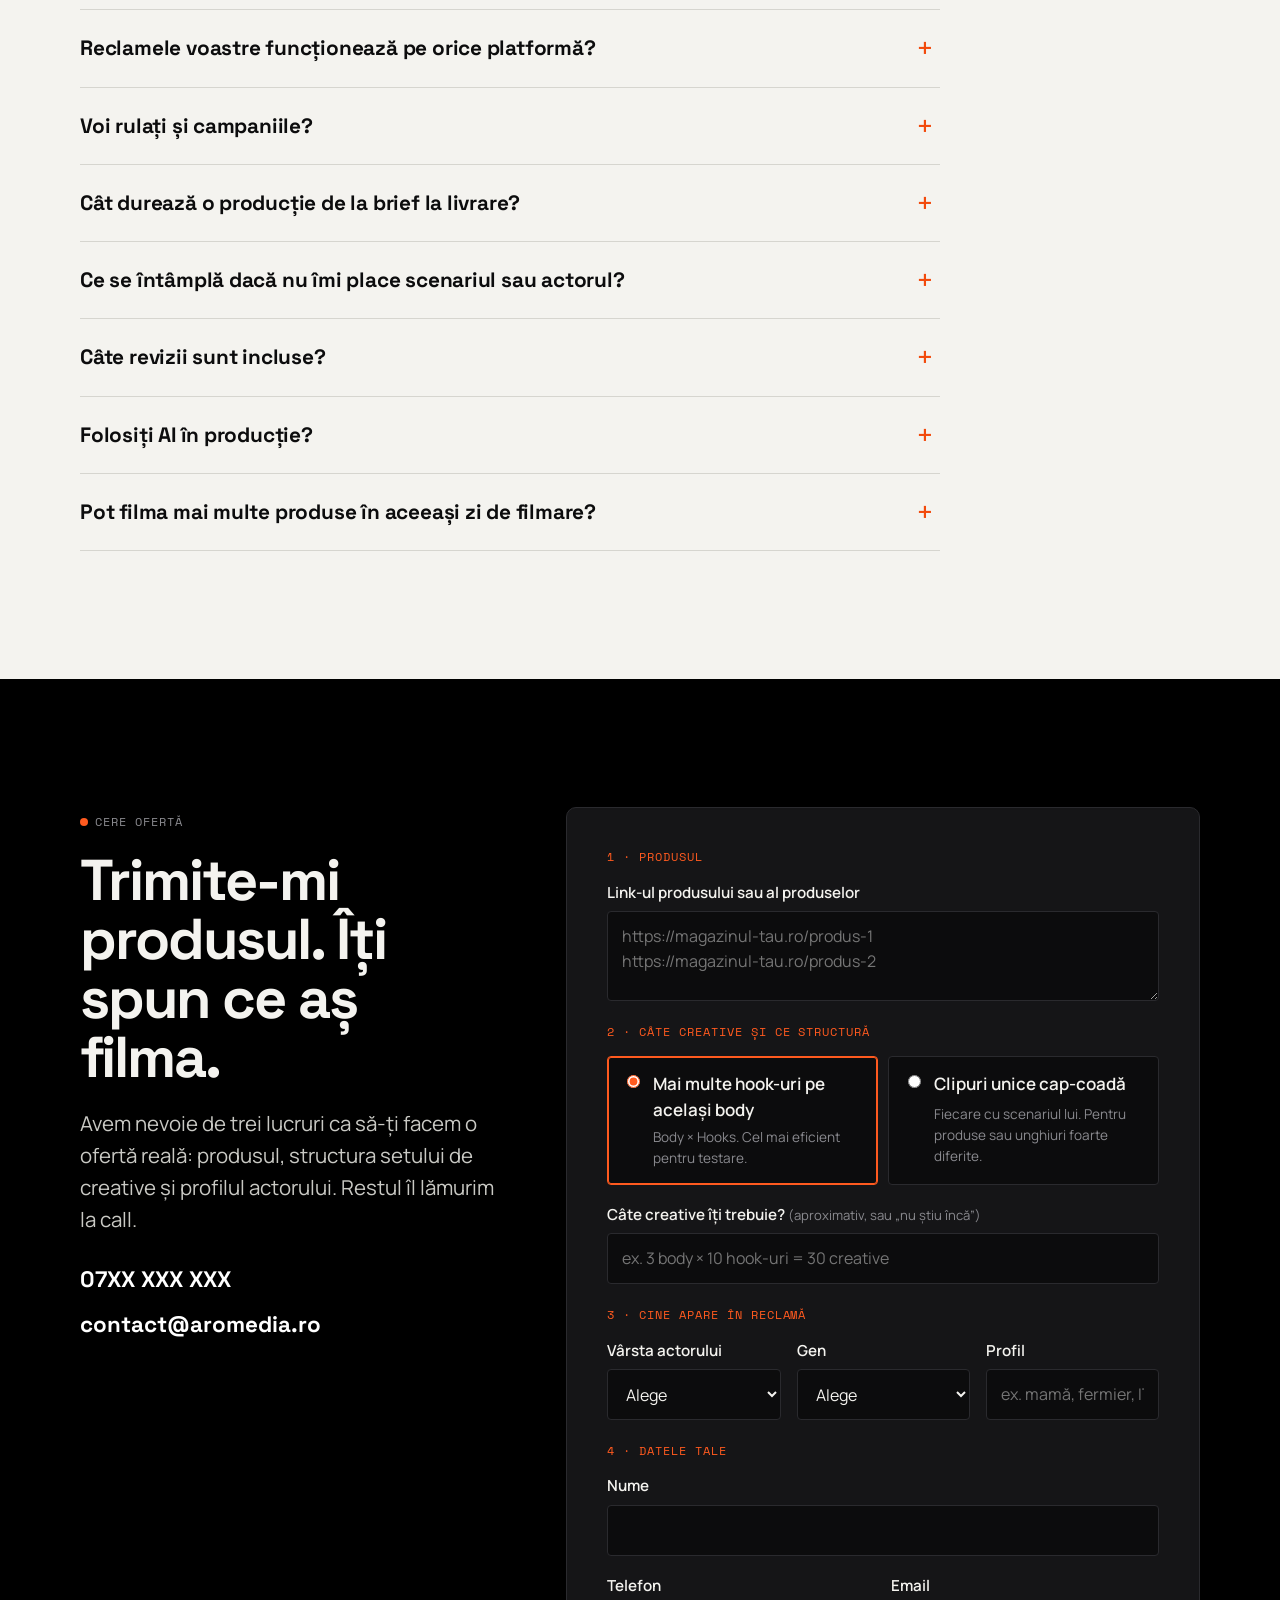
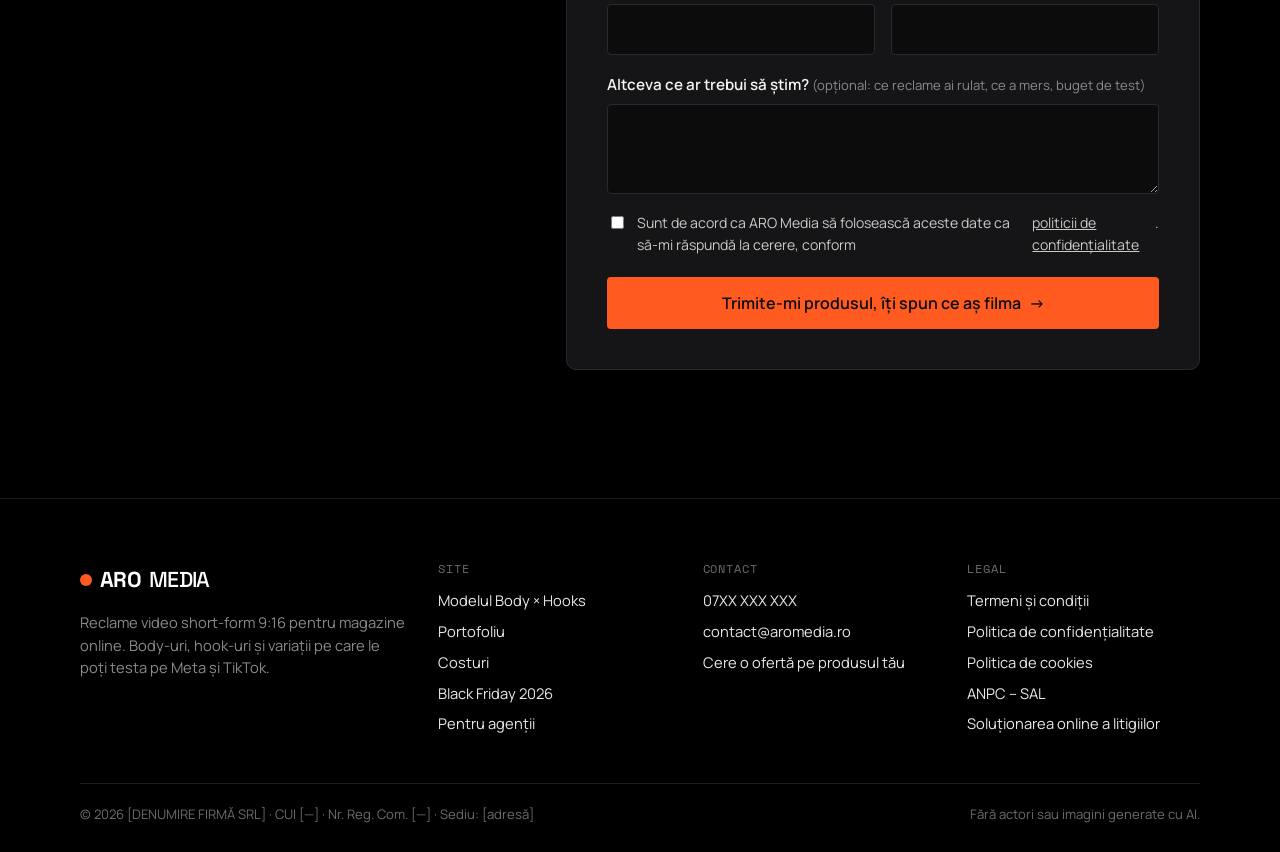
==== commit 85d0e755: "Portofoliu nou (13 clipuri 1080p), fără personal brand, costuri pe intervale - Lenjerie modelatoare:" ====
--- a/index.html
+++ b/index.html
@@ -37,9 +37,8 @@
     <nav class="nav" id="nav" aria-label="Principal">
       <a href="/#model">Cum lucrăm</a>
       <a href="/portofoliu.html">Portofoliu</a>
-      <a href="/#pachete">Pachete</a>
+      <a href="/#pachete">Costuri</a>
       <a href="/agentii.html">Pentru agenții</a>
-      <a href="/personal-brand.html">Personal brands</a>
       <a href="/#faq">Întrebări</a>
       <a class="btn btn-primary" href="/#oferta">Vreau o ofertă</a>
     </nav>
@@ -60,10 +59,10 @@
       <p class="hero-note">Pentru magazine online care rulează deja reclame pe Meta sau TikTok și au nevoie constant de creative noi.</p>
     </div>
     <div class="frame hero-frame">
-      <video src="/assets/video/hero-loop.mp4" poster="/assets/img/posters/prindere-scara.jpg" autoplay muted loop playsinline aria-label="Fragment din reclama SafeClamp pentru CarSupreme"></video>
+      <video src="/assets/video/hero-loop.mp4" poster="/assets/img/posters/lenjerie-modelatoare.jpg" autoplay muted loop playsinline aria-label="Fragment dintr-o reclamă pentru lenjerie modelatoare"></video>
       <span class="corner c1"></span><span class="corner c2"></span><span class="corner c3"></span><span class="corner c4"></span>
       <div class="hud"><span class="r">REC</span><span>9:16</span></div>
-      <div class="cap">SafeClamp · CarSupreme<br>Utilitară reală, scară reală, omul care chiar o cară.</div>
+      <div class="cap">Lenjerie modelatoare<br>Arătată pe ținuta de zi cu zi, nu pe un manechin.</div>
     </div>
   </div>
 </section>
@@ -74,12 +73,6 @@
       <div class="stat"><b>20+</b><span>magazine online clienți</span></div>
       <div class="stat"><b><span class="todo">[N]</span>+</b><span>creative livrate</span></div>
       <div class="stat"><b>0</b><span>actori sau imagini generate cu AI</span></div>
-    </div>
-    <div class="logos" aria-label="Magazine cu care am lucrat">
-      <div class="logo-slot client">CarSupreme</div>
-      <div class="logo-slot">logo client</div>
-      <div class="logo-slot">logo client</div>
-      <div class="logo-slot">logo client</div>
     </div>
   </div>
 </div>
@@ -156,7 +149,7 @@
 <section id="studiu-de-caz">
   <div class="wrap">
     <div class="sec-head reveal">
-      <span class="label">Studiu de caz · aditiv de hrană pentru găini</span>
+      <span class="label">Studiu de caz · stimulator de ouat pentru găini</span>
       <h2>Varianta comodă vs. ce am filmat noi, și de ce</h2>
       <p class="lead">Locația, actorul și recuzita nu sunt elemente de producție. Sunt parte din mecanismul reclamei.</p>
     </div>
@@ -178,17 +171,17 @@
       </article>
       <article class="case-col ours">
         <header><h3>Ce am filmat</h3><span class="tag yes">Varianta ARO</span></header>
-        <div class="frame ">
-  <div class="ph"><div><strong>Cadru real din gospodărie</strong><small>Înlocuiește cu cadru real din producție</small></div></div>
-  <span class="corner c1"></span><span class="corner c2"></span><span class="corner c3"></span><span class="corner c4"></span>
-  <div class="hud"><span class="r">REC</span><span>9:16</span></div>
-  
+        <div class="frame">
+  <video src="/assets/video/stimulator-ouat-gaini.mp4" poster="/assets/img/posters/stimulator-ouat-gaini.jpg" playsinline preload="none"></video>
+  <button class="play" aria-label="Pornește video"></button>
+  <span class="corner c1"></span><span class="corner c2"></span><span class="corner c3"></span><span class="corner c4"></span>
+  <div class="hud"><span class="r">REC</span><span>9:16</span></div>
 </div>
         <ul class="case-list">
           <li><span>Locație</span><span>Gospodărie cu găini, porumb, grâu, ouă</span></li>
-          <li><span>Actor</span><span>Bărbat de aproximativ 50 de ani, credibil în situație</span></li>
+          <li><span>Actor</span><span>Femeie de peste 50 de ani, crescătoare cu experiență, credibilă în curtea ei</span></li>
           <li><span>Acțiune</span><span>Produsul folosit acolo unde chiar se folosește, cadre specifice</span></li>
-          <li><span>Efect</span><span>Cumpărătorul real vede pe cineva ca el, în curtea lui.</span></li>
+          <li><span>Efect</span><span>Cumpărătorul real vede pe cineva ca el, într-o curte ca a lui.</span></li>
         </ul>
       </article>
     </div>
@@ -202,48 +195,88 @@
     <div class="sec-head reveal">
       <span class="label">Portofoliu</span>
       <h2>Fiecare video, cu produsul, unghiul și rezultatul lui</h2>
-      <p class="lead">Un singur client, CarSupreme, cu accesorii auto. Cinci produse, actori de la 25 la 60+ de ani și mai multe variante pe fiecare produs, pentru că publicul fiecăruia e altul.</p>
+      <p class="lead">De la lenjerie modelatoare la utilitare electrice, de la hrană pentru animale la fose septice. Actori de la 20 la 60+ de ani, aleși pentru publicul fiecărui produs.</p>
     </div>
     <div class="work-grid reveal">
       <article class="work">
       <div class="frame">
-  <video src="/assets/video/prindere-scara.mp4" poster="/assets/img/posters/prindere-scara.jpg" playsinline preload="none"></video>
-  <button class="play" aria-label="Pornește video"></button>
-  <span class="corner c1"></span><span class="corner c2"></span><span class="corner c3"></span><span class="corner c4"></span>
-  <div class="hud"><span class="r">REC</span><span>9:16</span></div>
-</div>
-      <h3>SafeClamp · prindere scară pe plafon</h3>
-      <dl><dt>Client</dt><dd>CarSupreme · accesorii auto</dd><dt>Actor</dt><dd>Bărbat ~60 de ani, utilitară cu scară pe plafon</dd><dt>Unghi</dt><dd>Demonstrație: „Uite cum fac eu!”, cu scara reală, pe mașina pe care chiar o cară</dd></dl>
-    </article>
-<article class="work">
-      <div class="frame">
-  <video src="/assets/video/covorase-auto-2.mp4" poster="/assets/img/posters/covorase-auto-2.jpg" playsinline preload="none"></video>
-  <button class="play" aria-label="Pornește video"></button>
-  <span class="corner c1"></span><span class="corner c2"></span><span class="corner c3"></span><span class="corner c4"></span>
-  <div class="hud"><span class="r">REC</span><span>9:16</span></div>
-</div>
-      <h3>Covorașe auto tip tăviță</h3>
-      <dl><dt>Client</dt><dd>CarSupreme · accesorii auto</dd><dt>Actor</dt><dd>Bărbat ~60 de ani, la volanul SUV-ului</dd><dt>Unghi</dt><dd>Problema: nămol și pământ pe mochetă. Tăvița făcută exact pe forma mașinii</dd></dl>
-    </article>
-<article class="work">
-      <div class="frame">
-  <video src="/assets/video/frunk-2.mp4" poster="/assets/img/posters/frunk-2.jpg" playsinline preload="none"></video>
+  <video src="/assets/video/lenjerie-modelatoare.mp4" poster="/assets/img/posters/lenjerie-modelatoare.jpg" playsinline preload="none"></video>
+  <button class="play" aria-label="Pornește video"></button>
+  <span class="corner c1"></span><span class="corner c2"></span><span class="corner c3"></span><span class="corner c4"></span>
+  <div class="hud"><span class="r">REC</span><span>9:16</span></div>
+</div>
+      <h3>Lenjerie modelatoare</h3>
+      <dl><dt>Unghi</dt><dd>Baza oricărei ținute: un body care modelează și nu se vede sub haine</dd></dl>
+    </article>
+<article class="work">
+      <div class="frame">
+  <video src="/assets/video/utilitara-electrica.mp4" poster="/assets/img/posters/utilitara-electrica.jpg" playsinline preload="none"></video>
+  <button class="play" aria-label="Pornește video"></button>
+  <span class="corner c1"></span><span class="corner c2"></span><span class="corner c3"></span><span class="corner c4"></span>
+  <div class="hud"><span class="r">REC</span><span>9:16</span></div>
+</div>
+      <h3>Utilitară electrică</h3>
+      <dl><dt>Unghi</dt><dd>Cifrele spuse direct de un om care chiar ar folosi-o: preț, autonomie, motor, cabina pentru doi</dd></dl>
+    </article>
+<article class="work">
+      <div class="frame">
+  <video src="/assets/video/masca-faciala.mp4" poster="/assets/img/posters/masca-faciala.jpg" playsinline preload="none"></video>
+  <button class="play" aria-label="Pornește video"></button>
+  <span class="corner c1"></span><span class="corner c2"></span><span class="corner c3"></span><span class="corner c4"></span>
+  <div class="hud"><span class="r">REC</span><span>9:16</span></div>
+</div>
+      <h3>Mască pentru conturul feței</h3>
+      <dl><dt>Unghi</dt><dd>Problema arătată întâi, în alb-negru, apoi rutina cu masca, făcută acasă</dd></dl>
+    </article>
+<article class="work">
+      <div class="frame">
+  <video src="/assets/video/hrana-animale.mp4" poster="/assets/img/posters/hrana-animale.jpg" playsinline preload="none"></video>
+  <button class="play" aria-label="Pornește video"></button>
+  <span class="corner c1"></span><span class="corner c2"></span><span class="corner c3"></span><span class="corner c4"></span>
+  <div class="hud"><span class="r">REC</span><span>9:16</span></div>
+</div>
+      <h3>Hrană pentru pisici și câini</h3>
+      <dl><dt>Unghi</dt><dd>Stăpâna, cu animalele ei în brațe: hrană adaptată pentru digestie sensibilă</dd></dl>
+    </article>
+<article class="work">
+      <div class="frame">
+  <video src="/assets/video/tava-frunk.mp4" poster="/assets/img/posters/tava-frunk.jpg" playsinline preload="none"></video>
   <button class="play" aria-label="Pornește video"></button>
   <span class="corner c1"></span><span class="corner c2"></span><span class="corner c3"></span><span class="corner c4"></span>
   <div class="hud"><span class="r">REC</span><span>9:16</span></div>
 </div>
       <h3>Tavă pentru frunk, mașini electrice</h3>
-      <dl><dt>Client</dt><dd>CarSupreme · accesorii auto</dd><dt>Actor</dt><dd>Femeie ~30 de ani, mașină electrică</dd><dt>Unghi</dt><dd>O frustrare comună: cablul de încărcare amestecat cu bagajele</dd></dl>
-    </article>
-<article class="work">
-      <div class="frame">
-  <video src="/assets/video/plasa-umbrire-3.mp4" poster="/assets/img/posters/plasa-umbrire-3.jpg" playsinline preload="none"></video>
-  <button class="play" aria-label="Pornește video"></button>
-  <span class="corner c1"></span><span class="corner c2"></span><span class="corner c3"></span><span class="corner c4"></span>
-  <div class="hud"><span class="r">REC</span><span>9:16</span></div>
-</div>
-      <h3>Parasolare CarShades</h3>
-      <dl><dt>Client</dt><dd>CarSupreme · accesorii auto</dd><dt>Actor</dt><dd>Mamă, cu bebelușul în scaunul auto</dd><dt>Unghi</dt><dd>Copilul nu mai suportă soarele. Parasolarul ține și insectele afară</dd></dl>
+      <dl><dt>Unghi</dt><dd>O frustrare pe care orice șofer de electrică o recunoaște: cablul de încărcare amestecat cu bagajele</dd></dl>
+    </article>
+<article class="work">
+      <div class="frame">
+  <video src="/assets/video/folie-mobilier.mp4" poster="/assets/img/posters/folie-mobilier.jpg" playsinline preload="none"></video>
+  <button class="play" aria-label="Pornește video"></button>
+  <span class="corner c1"></span><span class="corner c2"></span><span class="corner c3"></span><span class="corner c4"></span>
+  <div class="hud"><span class="r">REC</span><span>9:16</span></div>
+</div>
+      <h3>Folie pentru mobilierul de bucătărie</h3>
+      <dl><dt>Unghi</dt><dd>Bucătăria de acum 10 ani, refăcută fără renovare: simulări pe fotografia reală, înainte de decizie</dd></dl>
+    </article>
+<article class="work">
+      <div class="frame">
+  <video src="/assets/video/espressor-portabil.mp4" poster="/assets/img/posters/espressor-portabil.jpg" playsinline preload="none"></video>
+  <button class="play" aria-label="Pornește video"></button>
+  <span class="corner c1"></span><span class="corner c2"></span><span class="corner c3"></span><span class="corner c4"></span>
+  <div class="hud"><span class="r">REC</span><span>9:16</span></div>
+</div>
+      <h3>Espressor portabil</h3>
+      <dl><dt>Unghi</dt><dd>Espresso adevărat oriunde: în parc, lângă mașină, departe de bucătărie</dd></dl>
+    </article>
+<article class="work">
+      <div class="frame">
+  <video src="/assets/video/tablete-fosa-septica.mp4" poster="/assets/img/posters/tablete-fosa-septica.jpg" playsinline preload="none"></video>
+  <button class="play" aria-label="Pornește video"></button>
+  <span class="corner c1"></span><span class="corner c2"></span><span class="corner c3"></span><span class="corner c4"></span>
+  <div class="hud"><span class="r">REC</span><span>9:16</span></div>
+</div>
+      <h3>Tablete pentru fosa septică</h3>
+      <dl><dt>Unghi</dt><dd>Explicat la tablă, ca de un specialist: cum funcționează fosa și de ce costă mai puțin decât vidanjarea</dd></dl>
     </article>
     </div>
     <p style="margin-top:36px"><a class="btn" href="/portofoliu.html">Vezi tot portofoliul <span class="arr">→</span></a></p>
@@ -350,41 +383,41 @@
 <section id="pachete">
   <div class="wrap">
     <div class="sec-head reveal">
-      <span class="label">Pachete</span>
-      <h2>Exemple de proiecte livrate</h2>
-      <p class="lead">Fiecare ofertă se construiește pe produsul tău. Ca reper, iată structuri și prețuri reale din proiecte recente.</p>
-    </div>
-    <div class="packs reveal">
-      <article class="pack">
-        <h3>Pachet minim de test</h3>
-        <div class="struct">1 body × 5 hook-uri = 5 creative</div>
-        <div class="price">La cerere</div>
-        <ul><li>Bun ca prim test pe un produs nou</li><li>Vezi ce hook-uri prind înainte să scalezi</li></ul>
-        <a class="btn" href="#oferta">Cere ofertă</a>
-      </article>
-      <article class="pack featured">
-        <span class="badge">Cel mai cerut</span>
-        <h3>Un produs, testat serios</h3>
-        <div class="struct">3 body-uri × 10 hook-uri = 30 creative</div>
-        <div class="price">2.300 lei <small>~77 lei / creativ</small></div>
-        <ul><li>Trei unghiuri diferite pe același produs</li><li>Zece deschideri pentru fiecare</li><li>Suficient material pentru o rundă reală de testare</li></ul>
-        <a class="btn btn-primary" href="#oferta">Vreau o ofertă pe produsul meu</a>
-      </article>
-      <article class="pack">
-        <h3>Multi-produs</h3>
-        <div class="struct">6 produse · 12 body-uri · 42 hook-uri = 42 creative</div>
-        <div class="price">4.500 lei <small>~107 lei / creativ</small></div>
-        <ul><li>Mai multe produse filmate în aceeași producție</li><li>Body-uri și hook-uri dedicate fiecărui produs</li></ul>
-        <a class="btn" href="#oferta">Cere ofertă</a>
-      </article>
-    </div>
-    <p class="single-alt reveal"><b>Alternativa:</b> clipuri unice cap-coadă, fiecare cu scenariul lui. Mai scumpe per creativ, potrivite când produsele sunt foarte diferite între ele sau vrei să testezi unghiuri complet separate.</p>
+      <span class="label">Costuri</span>
+      <h2>Fiecare ofertă se construiește pe produsul tău</h2>
+      <p class="lead">Nu avem pachete fixe. Prețul depinde de câte produse filmăm, de structura setului, de casting și de locații. Ca să ai un reper, iată intervalele din proiectele de până acum.</p>
+    </div>
+    <div class="ranges reveal">
+      <div class="range"><span class="label plain">Per proiect</span><b>~2.000 – 5.000 lei</b><span>pentru proiectele tipice, de la un produs la mai multe</span></div>
+      <div class="range"><span class="label plain">Per creativ</span><b>~75 – 110 lei</b><span>cu cât setul e mai mare, cu atât scade costul pe variantă</span></div>
+    </div>
+    <div class="cols-quote reveal">
+      <div>
+        <h3>Ce influențează prețul</h3>
+        <ul class="factors">
+          <li>Numărul de produse</li>
+          <li>Structura: câte body-uri și câte hook-uri</li>
+          <li>Câți actori și ce profil</li>
+          <li>Câte locații și cât de departe</li>
+          <li>Hook-uri pe același body sau clipuri unice cap-coadă</li>
+        </ul>
+      </div>
+      <div>
+        <h3>Structuri pe care le livrăm des</h3>
+        <ul class="structs">
+          <li><b>1 × 5</b><span>Test minim: un body, cinci hook-uri. Bun pentru un produs nou.</span></li>
+          <li><b>3 × 10</b><span>Un produs testat serios: trei unghiuri, zece deschideri pentru fiecare.</span></li>
+          <li><b>Multi-produs</b><span>Mai multe produse în aceeași producție, cu body-uri și hook-uri dedicate.</span></li>
+          <li><b>Lunar</b><span>Producție recurentă pentru branduri care testează constant.</span></li>
+        </ul>
+      </div>
+    </div>
     <div class="retainer reveal">
       <div>
-        <h3>Pachete lunare recurente</h3>
-        <p>Pentru branduri care testează constant: necesar lunar de creative, producție recurentă, iar datele tale de performanță alimentează runda următoare.</p>
-      </div>
-      <a class="btn btn-primary" href="#oferta">Discutăm un pachet lunar</a>
+        <h3>Vrei un preț exact? Trimite-ne produsul.</h3>
+        <p>Primești o ofertă personalizată: structura propusă, ce am filma, ce actori și ce locații, plus prețul. Fără pachete generice.</p>
+      </div>
+      <a class="btn btn-primary" href="#oferta">Vreau o ofertă pe produsul meu</a>
     </div>
   </div>
 </section>
@@ -510,10 +543,9 @@
         <ul>
           <li><a href="/#model">Modelul Body × Hooks</a></li>
           <li><a href="/portofoliu.html">Portofoliu</a></li>
-          <li><a href="/#pachete">Pachete</a></li>
+          <li><a href="/#pachete">Costuri</a></li>
           <li><a href="/black-friday.html">Black Friday 2026</a></li>
           <li><a href="/agentii.html">Pentru agenții</a></li>
-          <li><a href="/personal-brand.html">Personal brands</a></li>
         </ul>
       </div>
       <div>
--- a/assets/css/style.css
+++ b/assets/css/style.css
@@ -462,3 +462,26 @@
 .frame video { background: #000; }
 .hero-frame video { pointer-events: none; }
 .logo-slot.client { border-style: solid; color: var(--ink); font-weight: 700; letter-spacing: .02em; }
+
+/* Social proof fără logo-uri */
+.proof .wrap { grid-template-columns: 1fr; }
+.stats { justify-content: space-between; }
+
+/* Costuri: intervale + ofertă personalizată */
+.ranges { display: grid; grid-template-columns: 1fr 1fr; gap: 20px; }
+@media (max-width: 760px) { .ranges { grid-template-columns: 1fr; } }
+.range { border: 1px solid var(--line); border-radius: 10px; padding: clamp(22px, 3vw, 36px); display: grid; gap: 10px; background: var(--paper-2); }
+.range b { font-family: var(--f-display); font-size: clamp(2.2rem, 5vw, 3.6rem); font-weight: 700; letter-spacing: -0.04em; line-height: 1; color: var(--red); }
+.range > span:last-child { color: var(--ink-2); font-size: 0.95rem; }
+.cols-quote { display: grid; grid-template-columns: 1fr 1.3fr; gap: clamp(28px, 5vw, 72px); margin-top: clamp(40px, 5vw, 64px); }
+@media (max-width: 860px) { .cols-quote { grid-template-columns: 1fr; } }
+.cols-quote h3 { margin-bottom: 16px; }
+.factors { list-style: none; margin: 0; padding: 0; }
+.factors li { padding: 12px 0 12px 26px; border-top: 1px solid var(--line); position: relative; color: var(--ink-2); }
+.factors li::before { content: "→"; position: absolute; left: 0; color: var(--red); }
+.structs { list-style: none; margin: 0; padding: 0; }
+.structs li { display: grid; grid-template-columns: 130px 1fr; gap: 16px; padding: 14px 0; border-top: 1px solid var(--line); align-items: baseline; }
+.structs b { font-family: var(--f-mono); font-size: 0.95rem; color: var(--red); }
+.structs span { color: var(--ink-2); }
+@media (max-width: 520px) { .structs li { grid-template-columns: 1fr; gap: 4px; } }
+#pachete .retainer { margin-top: clamp(40px, 5vw, 64px); }
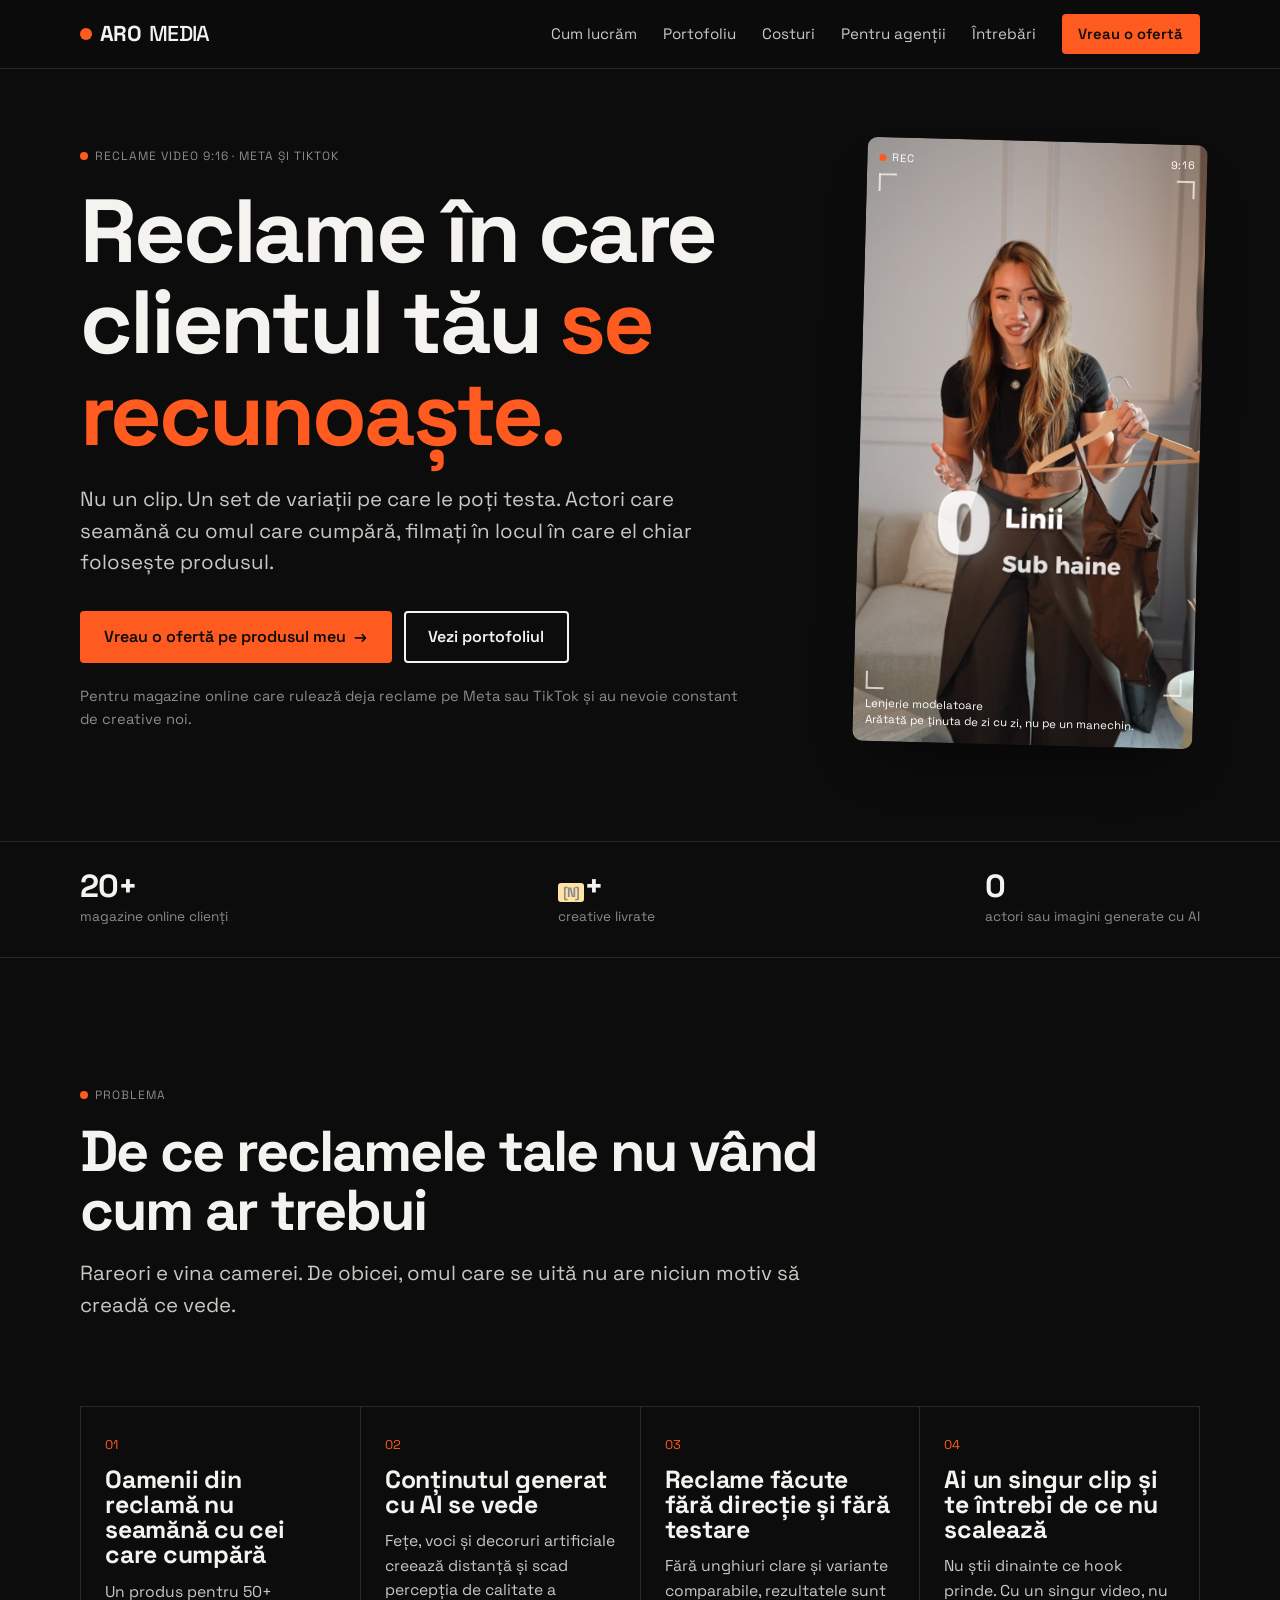
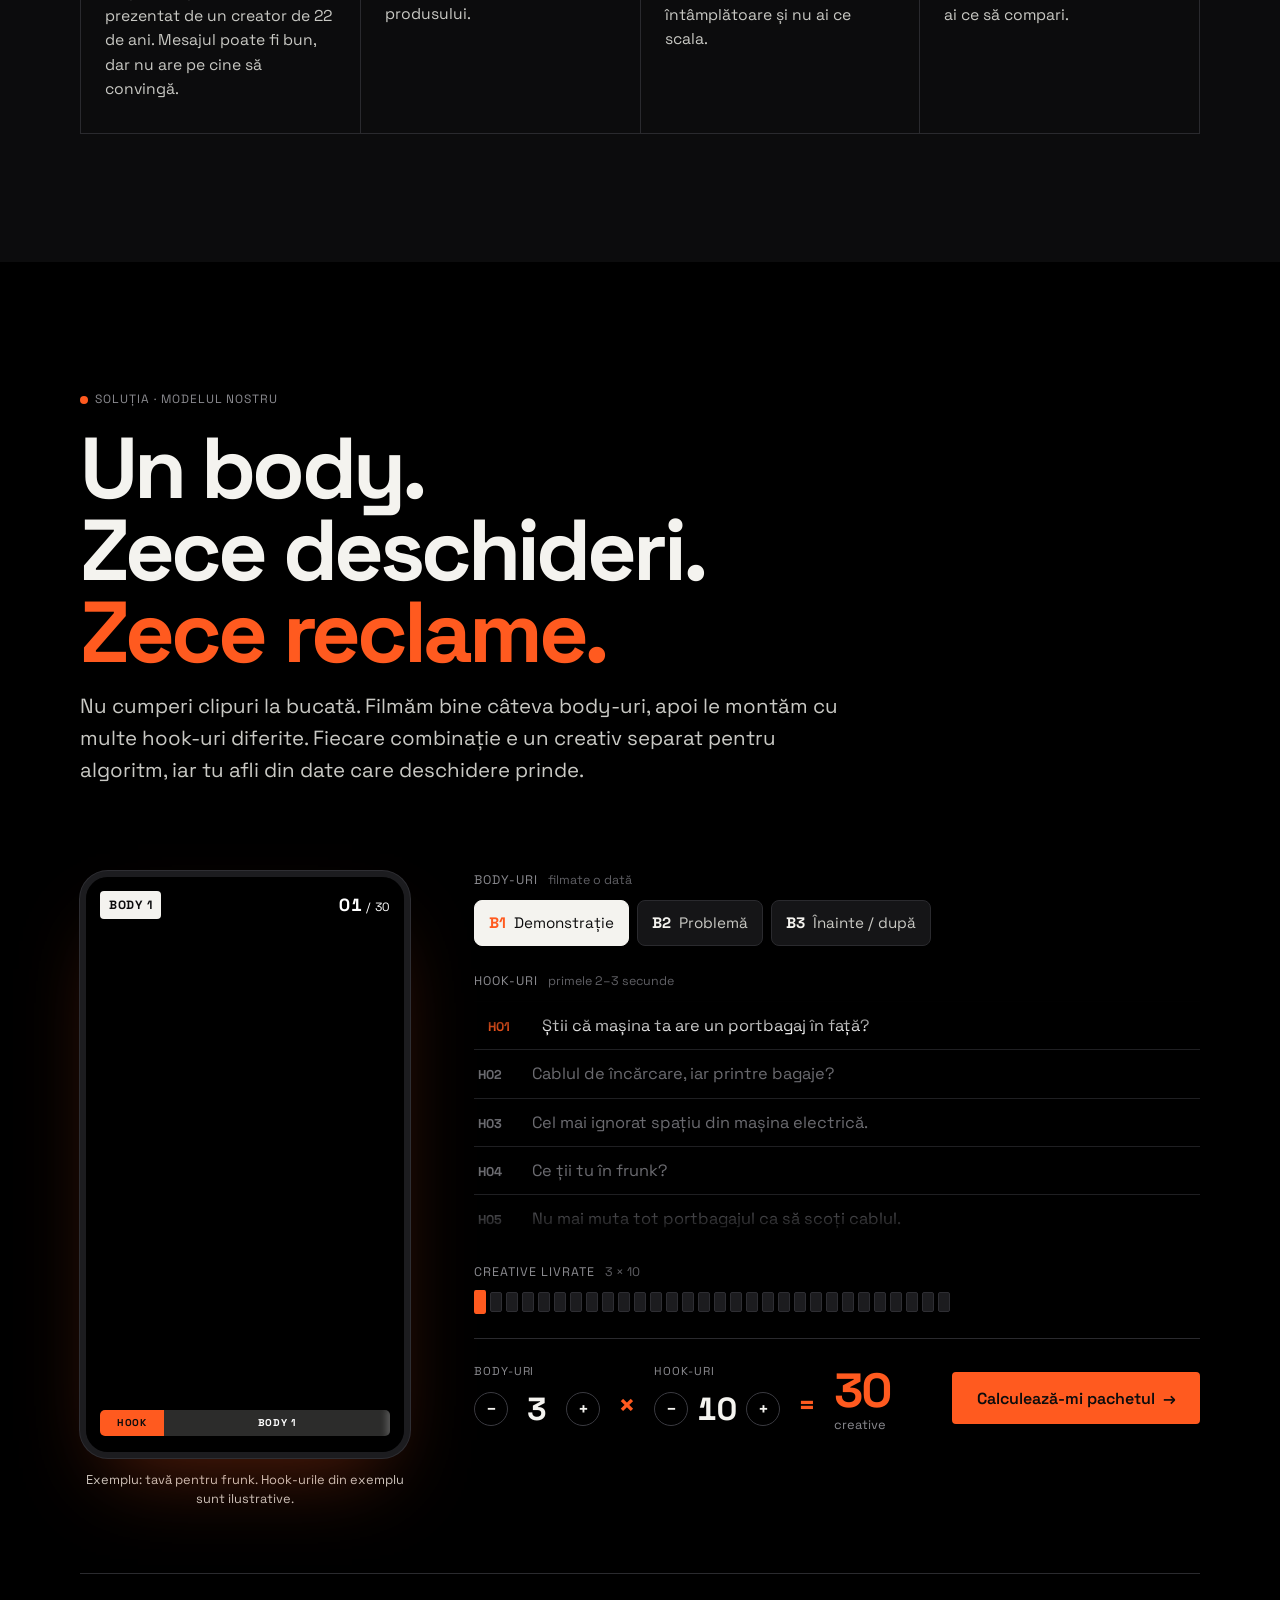
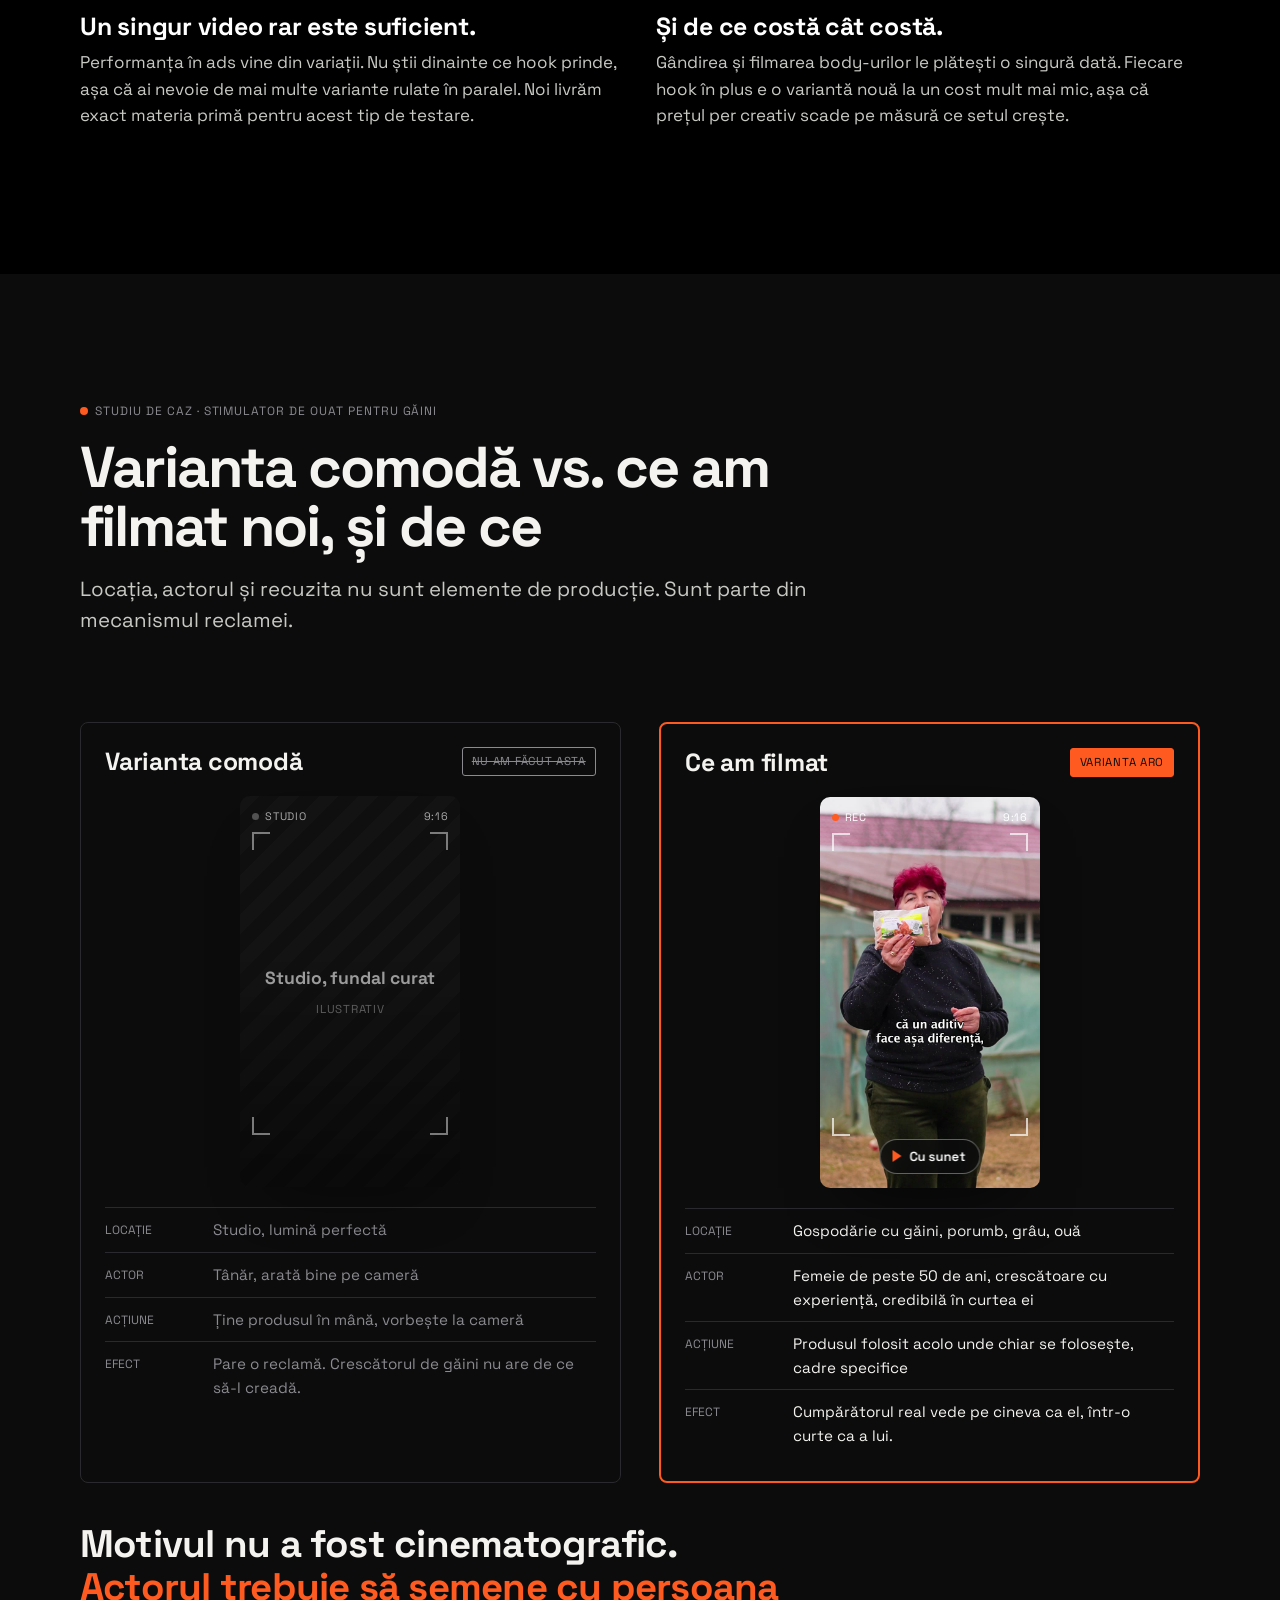
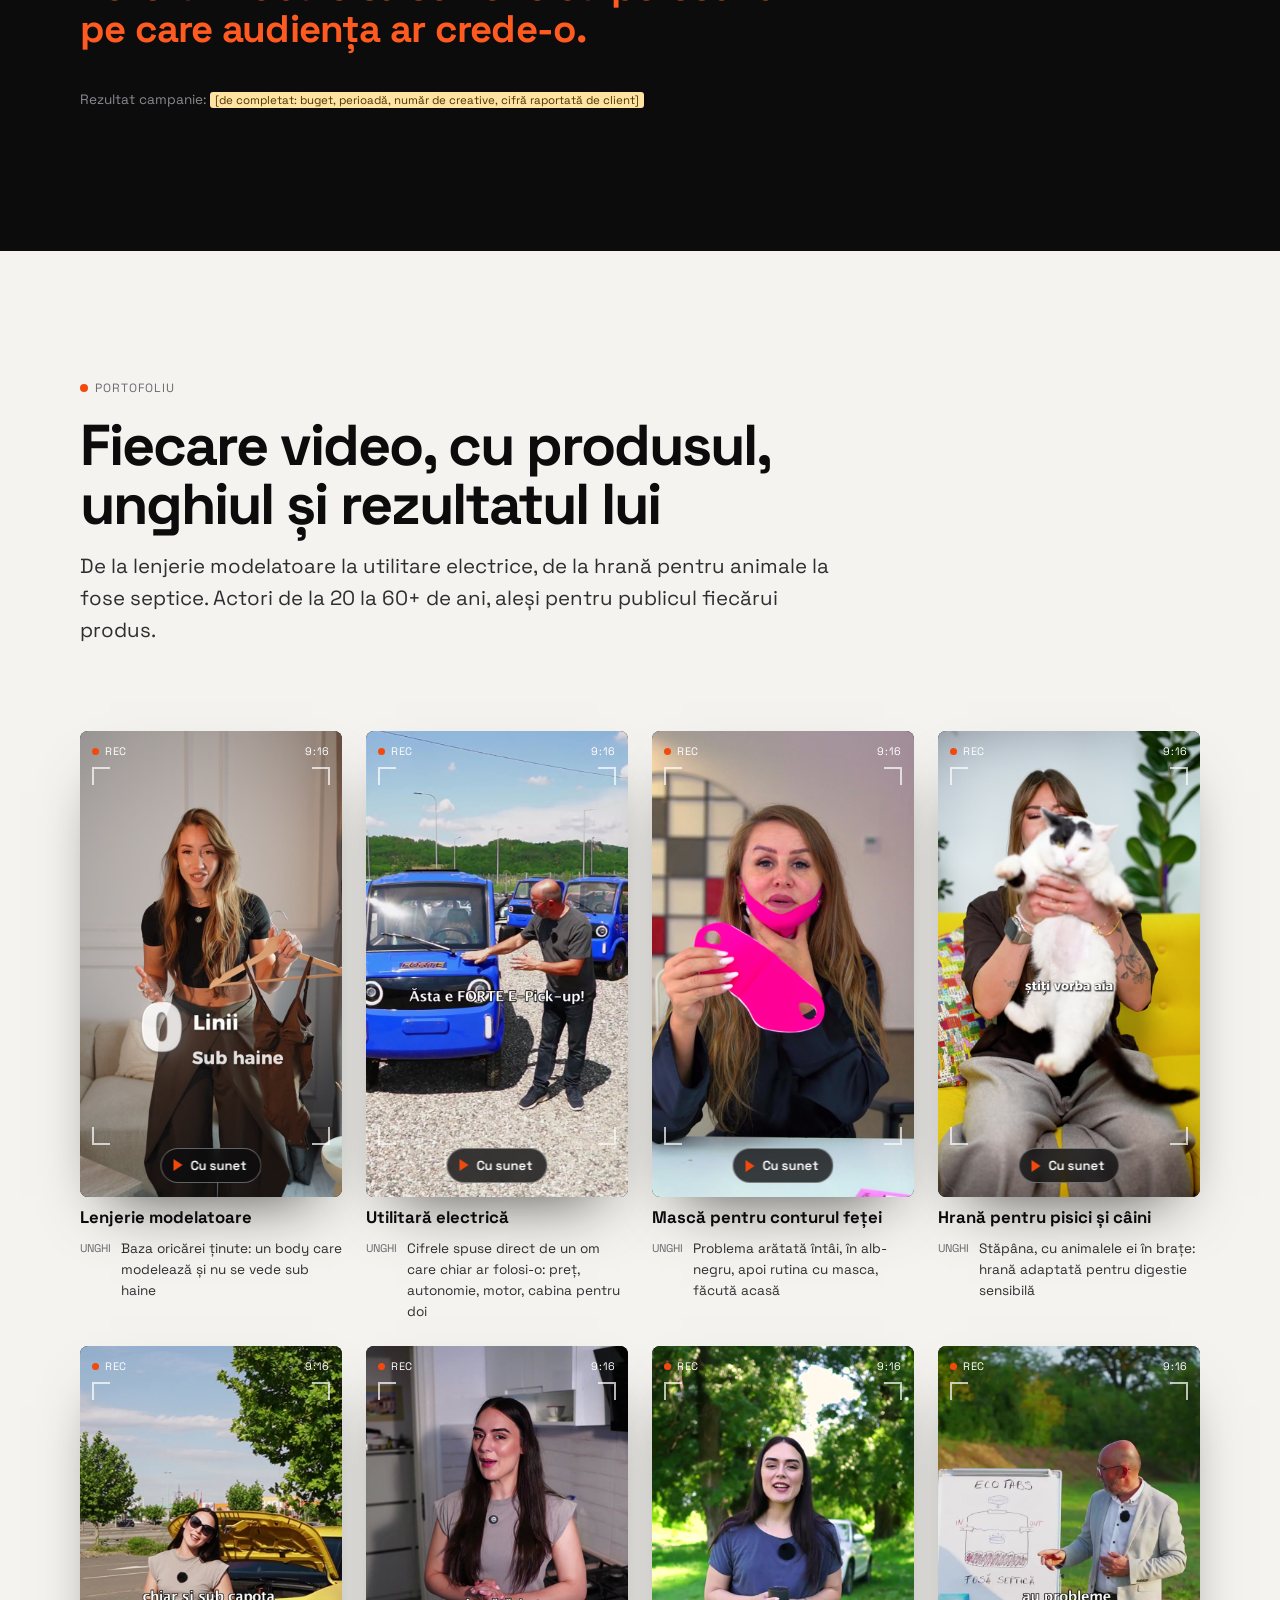
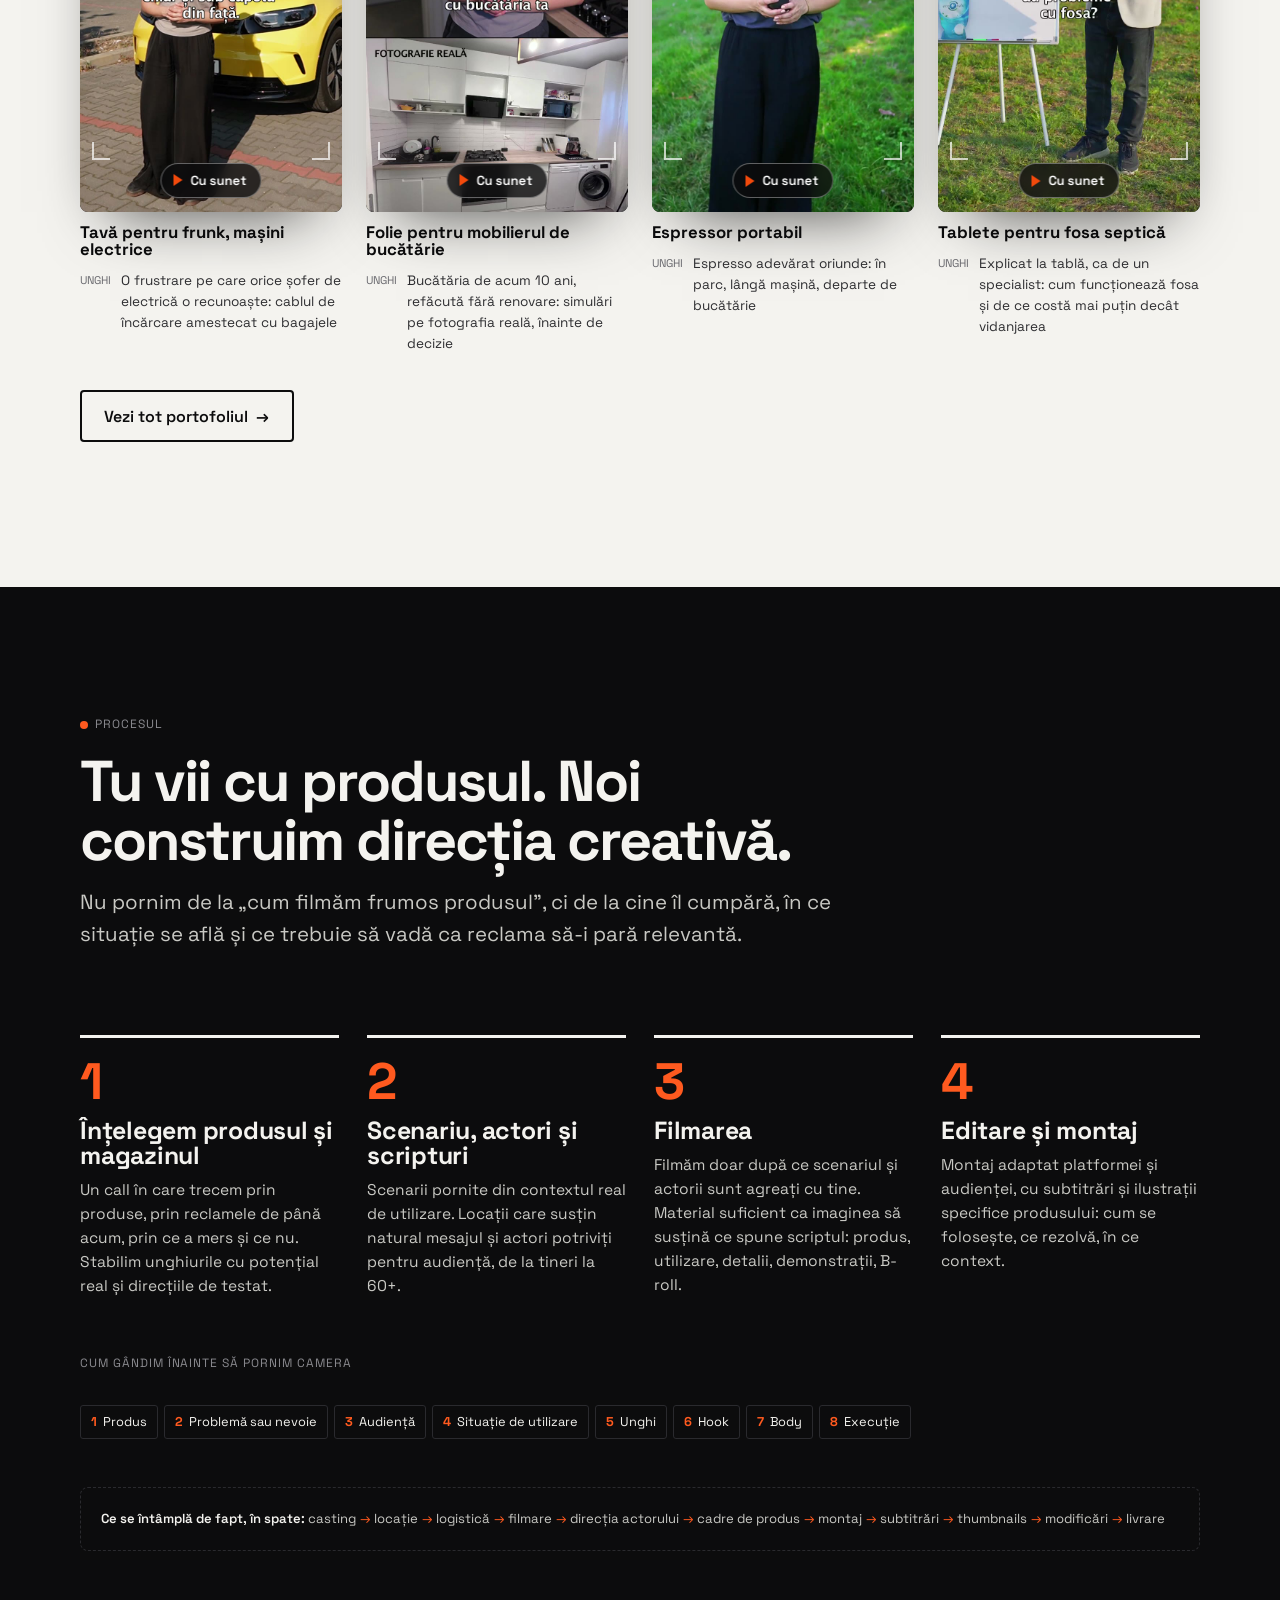
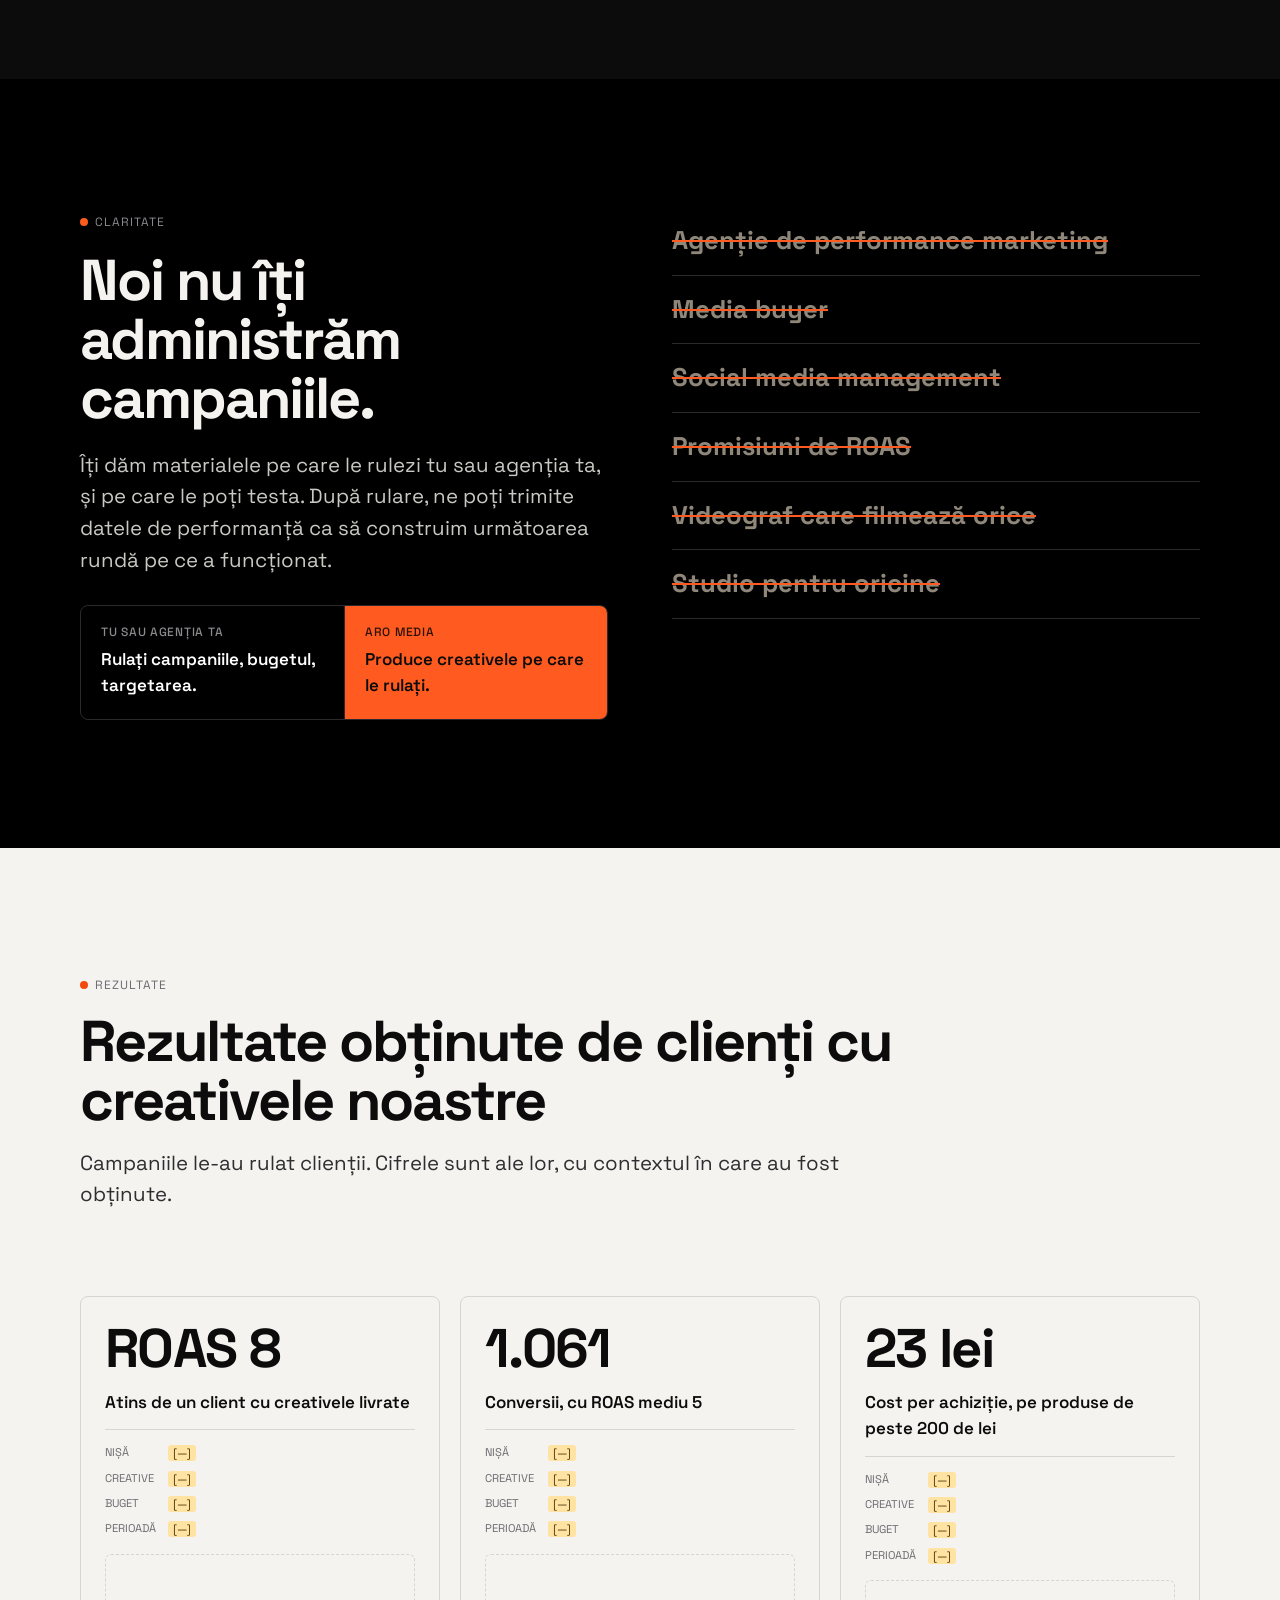
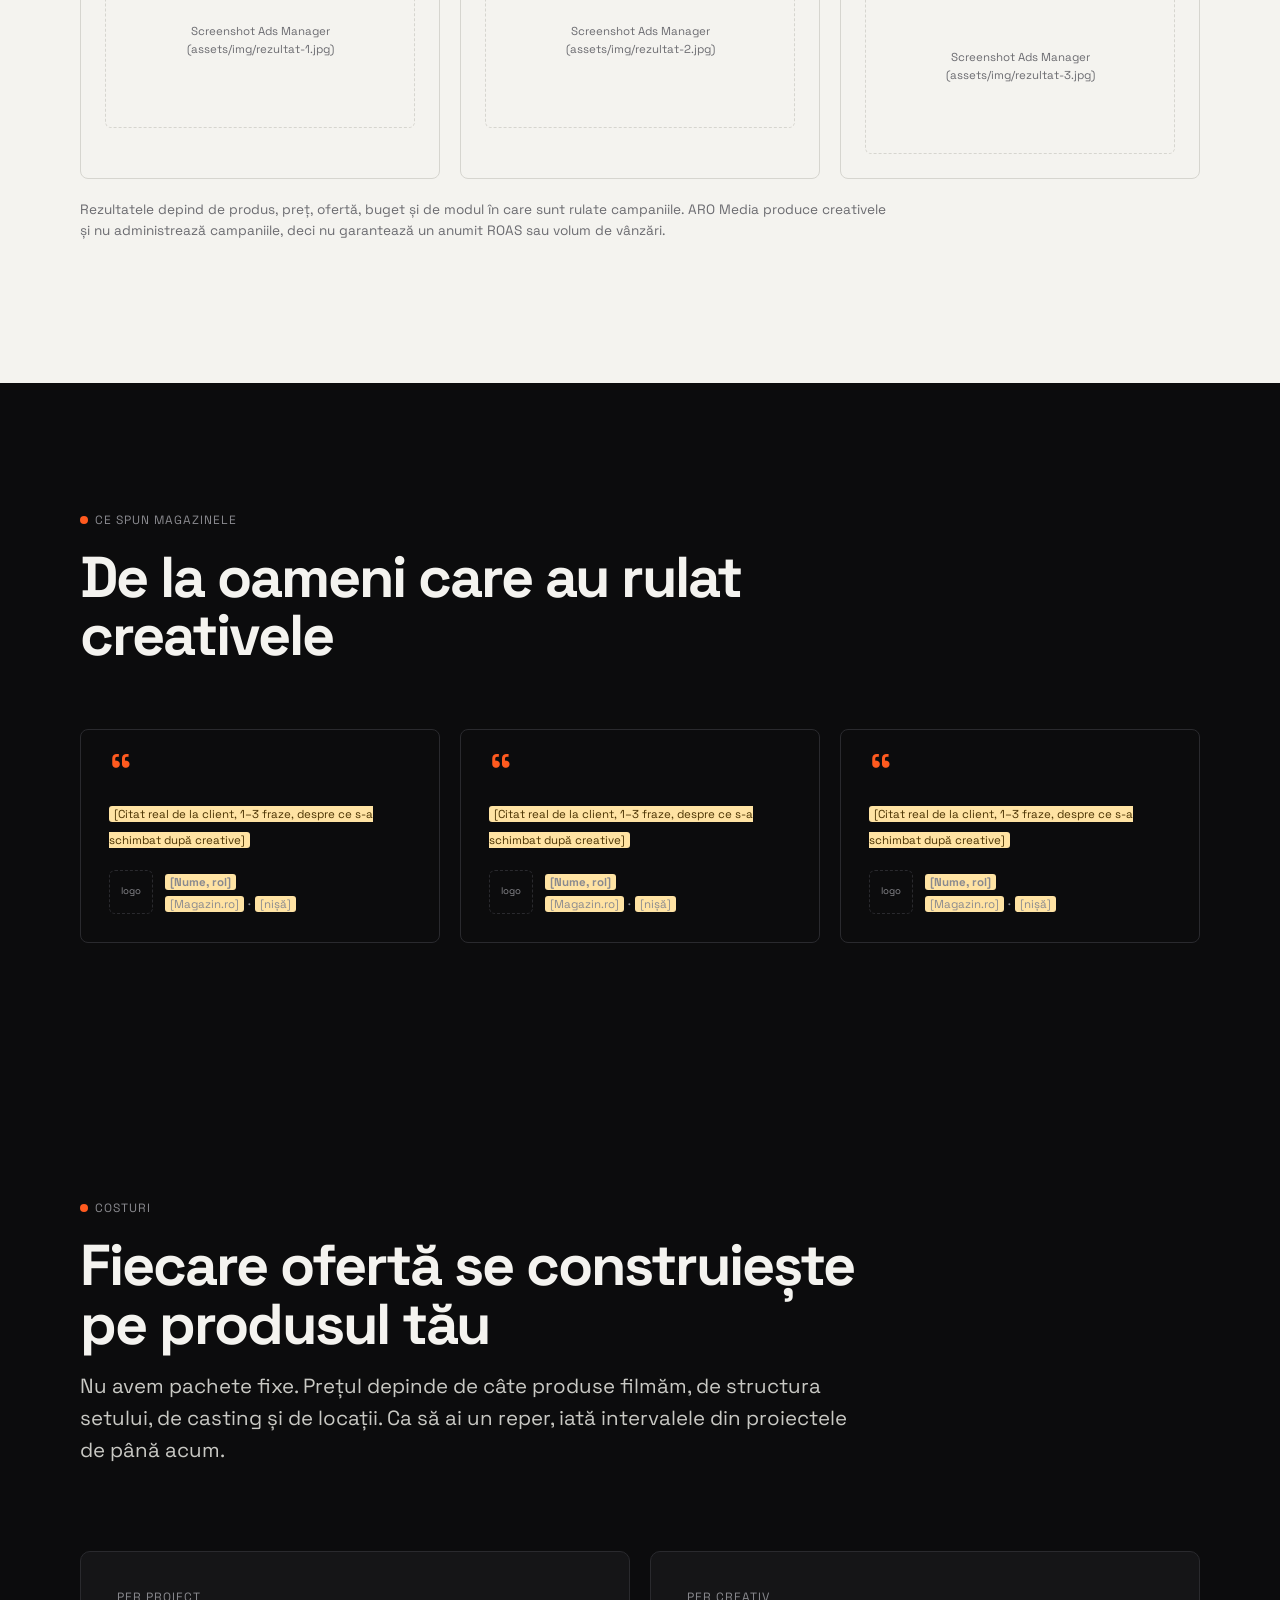
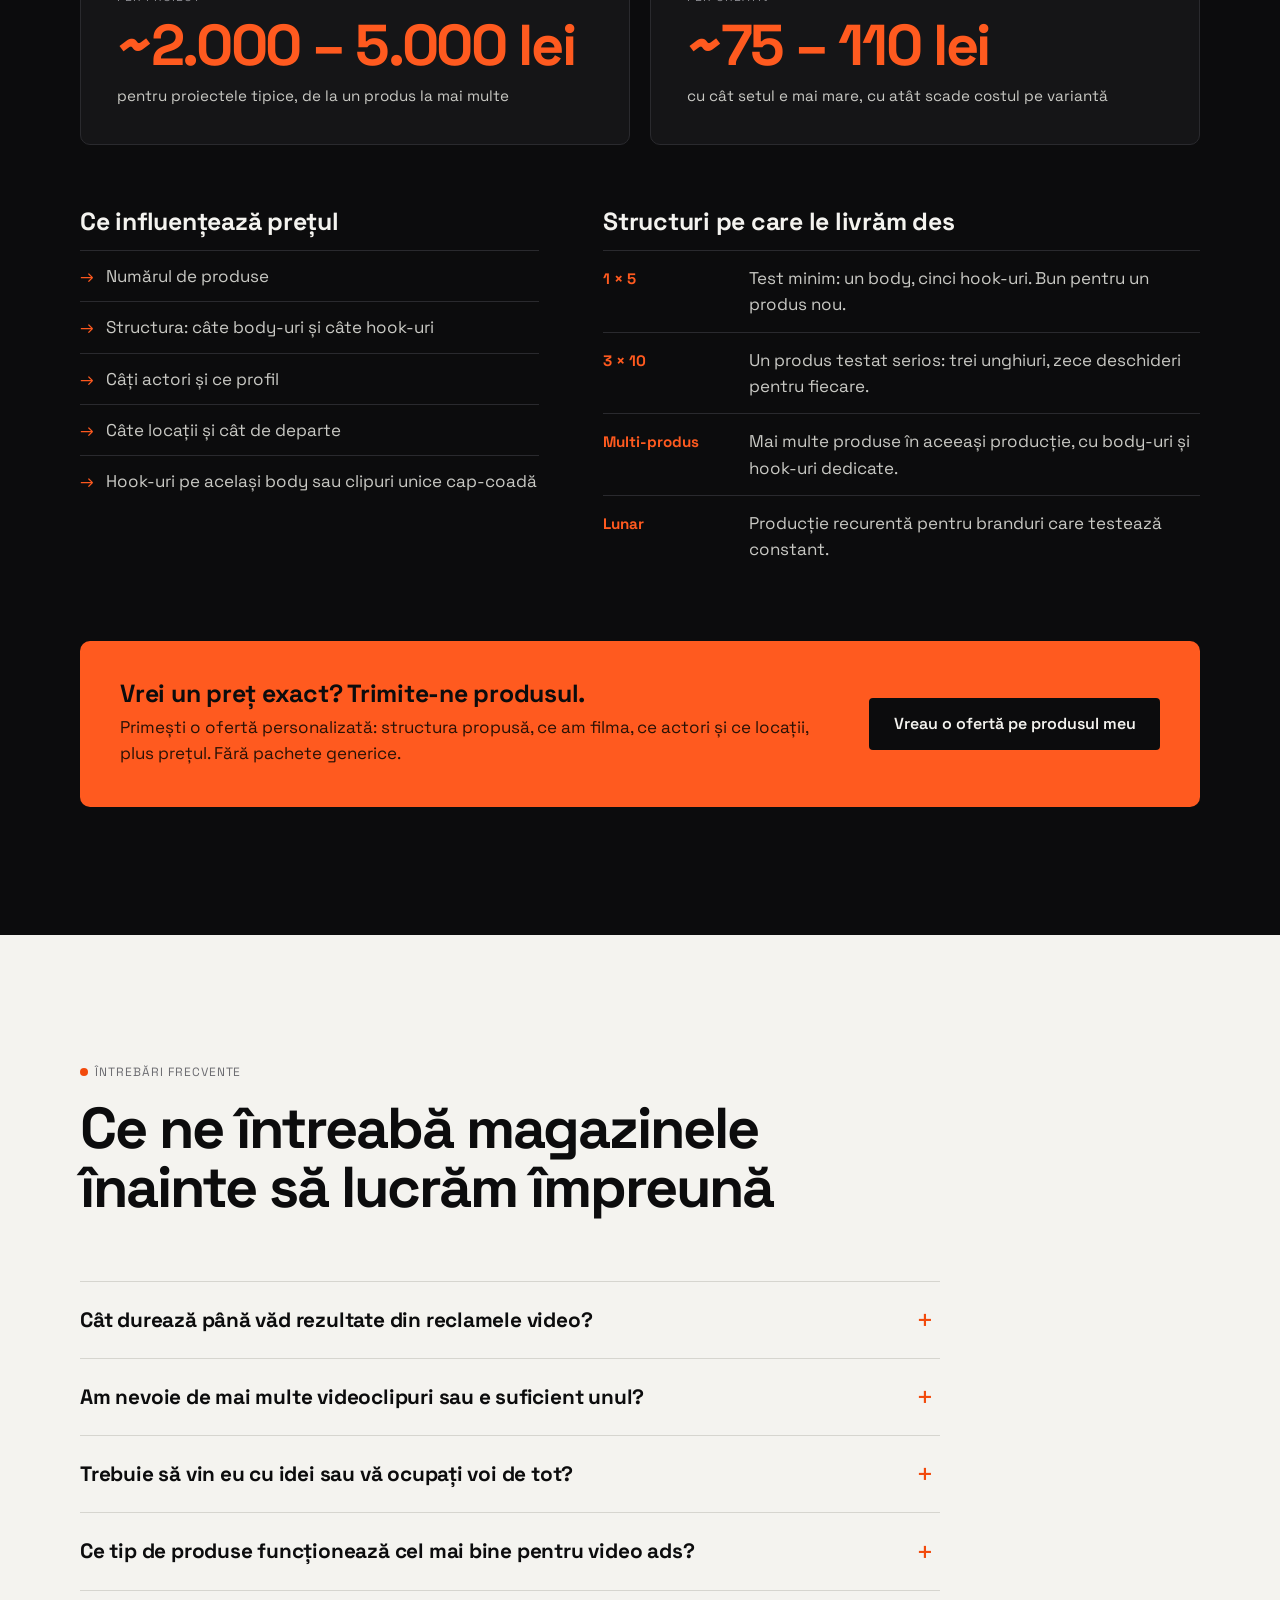
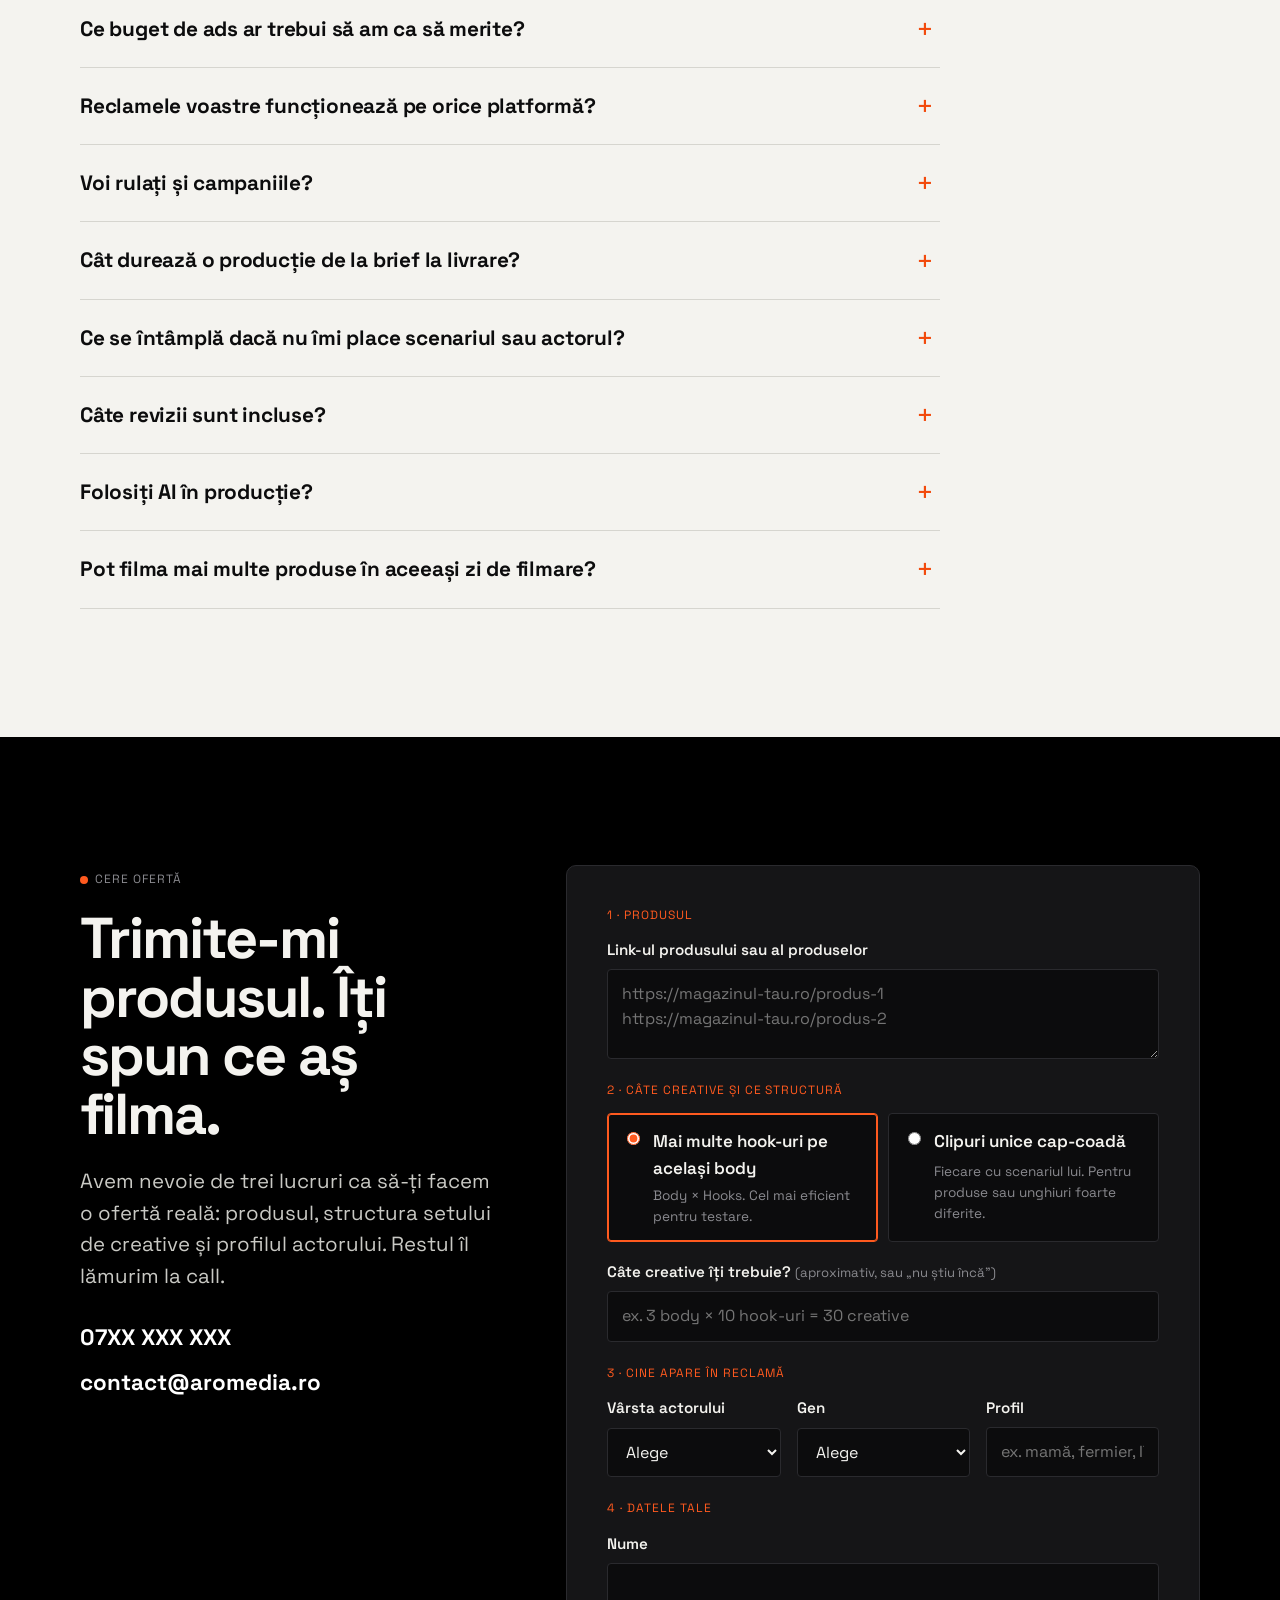
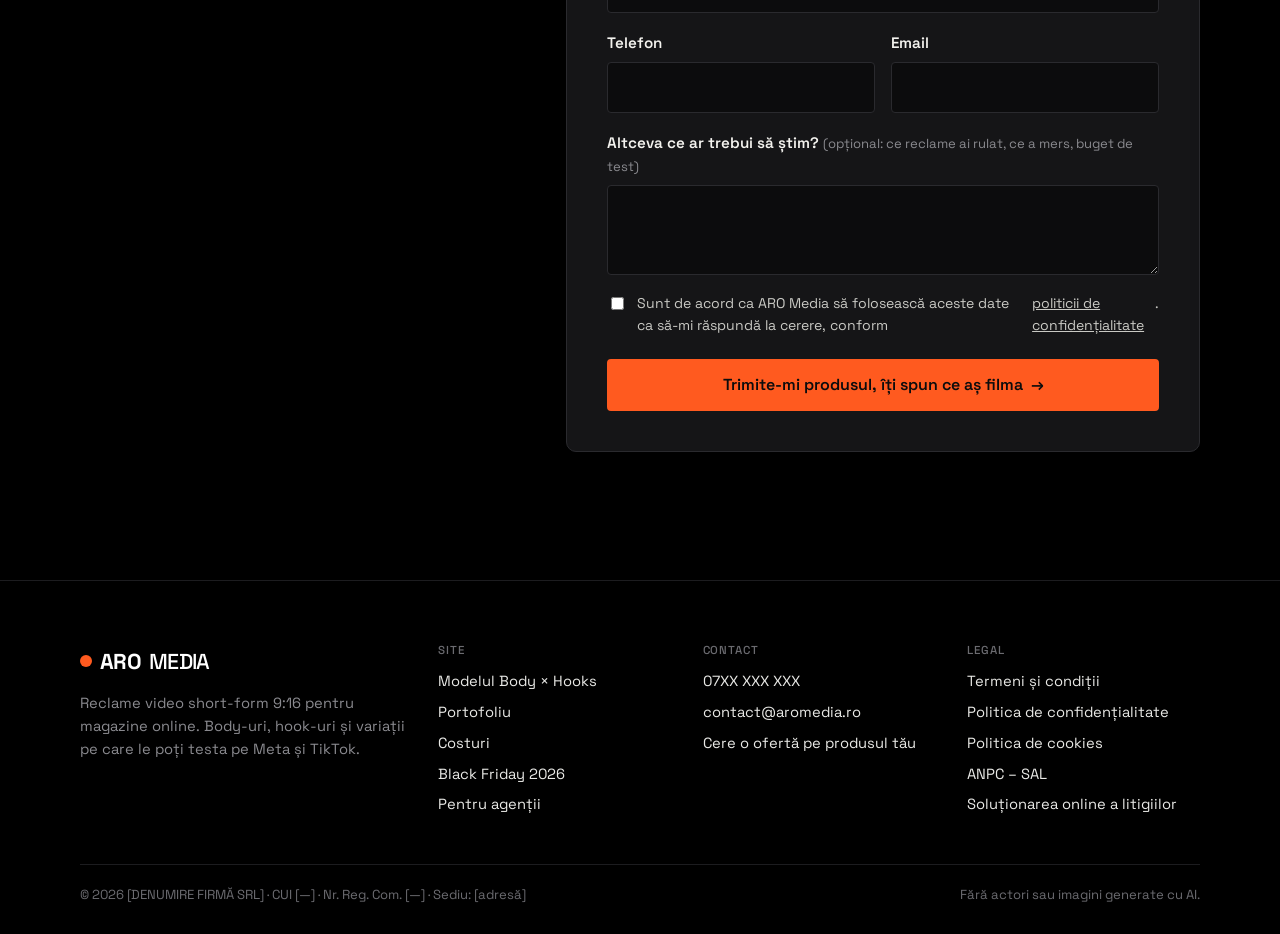
==== commit 3a040140: "Studio Body × Hooks animat, autoplay sincronizat în portofoliu, font unic - Secțiunea Body × Hooks: " ====
--- a/index.html
+++ b/index.html
@@ -17,7 +17,7 @@
 <link rel="icon" href="/assets/img/favicon.svg" type="image/svg+xml">
 <link rel="preconnect" href="https://fonts.googleapis.com">
 <link rel="preconnect" href="https://fonts.gstatic.com" crossorigin>
-<link rel="stylesheet" href="https://fonts.googleapis.com/css2?family=Space+Grotesk:wght@400;500;600;700&family=Manrope:wght@400;500;600;700;800&family=Space+Mono:wght@400;700&display=swap">
+<link rel="stylesheet" href="https://fonts.googleapis.com/css2?family=Space+Grotesk:wght@300..700&display=swap">
 <link rel="stylesheet" href="/assets/css/style.css">
 </head>
 <body>
@@ -93,43 +93,65 @@
   </div>
 </section>
 
-<section id="model" class="dark">
-  <div class="wrap">
-    <div class="sec-head reveal">
+<section id="model" class="dark bxh">
+  <div class="wrap">
+    <div class="bxh-top reveal">
       <span class="label">Soluția · modelul nostru</span>
-      <h2 class="sr-only">Body × Hooks = variații creative</h2>
-      <div class="bxh-formula" aria-hidden="true"><span>BODY</span><span class="x">×</span><span>HOOKS</span><span class="eq">=</span><span>VARIAȚII</span></div>
-      <p class="lead">Nu cumperi clipuri la bucată. Cumperi un set de variații construit dintr-un număr mic de body-uri și un număr mare de hook-uri. Același body montat cu zece hook-uri diferite înseamnă zece creative distincte pentru algoritm.</p>
-    </div>
-
-    <div class="bxh-def reveal">
-      <div><h3>Body</h3><p>Corpul reclamei: argumentul, demonstrația, povestea produsului. Se filmează o dată, bine.</p></div>
-      <div><h3>Hook</h3><p>Primele 2–3 secunde. Partea care decide dacă omul se oprește din scroll. Aici se testează.</p></div>
-    </div>
-
-    <div class="calc reveal" data-calc>
-      <div class="calc-controls">
-        <div class="presets" aria-label="Exemple de pachete">
-          <button type="button" data-preset data-b="1" data-h="5">Test minim · 1 × 5</button>
-          <button type="button" data-preset data-b="3" data-h="10">Un produs · 3 × 10</button>
+      <h2 class="bxh-title">Un body.<br>Zece deschideri.<br><span class="red">Zece reclame.</span></h2>
+      <p class="lead">Nu cumperi clipuri la bucată. Filmăm bine câteva body-uri, apoi le montăm cu multe hook-uri diferite. Fiecare combinație e un creativ separat pentru algoritm, iar tu afli din date care deschidere prinde.</p>
+    </div>
+
+    <div class="studio reveal" data-studio>
+      <!-- Telefonul: rulează combinația curentă -->
+      <div class="studio-phone">
+        <div class="phone">
+          <video src="/assets/video/prev/tava-frunk.mp4" muted loop playsinline preload="metadata" data-studio-video></video>
+          <div class="phone-top">
+            <span class="ph-tag" data-tag>HOOK 01</span>
+            <span class="ph-count"><b data-k>01</b> / <span data-n>30</span></span>
+          </div>
+          <p class="ph-hook" data-hook-text>Știi că mașina ta are un portbagaj în față?</p>
+          <div class="ph-timeline" aria-hidden="true">
+            <span class="seg seg-hook">HOOK</span><span class="seg seg-body" data-seg-body>BODY 1</span>
+            <i class="playhead" data-playhead></i>
+          </div>
         </div>
-        <div class="ctrl">
-          <label for="bodies">Body-uri <output id="bodies-out" for="bodies">3</output></label>
-          <input type="range" id="bodies" min="1" max="12" value="3">
+        <p class="studio-note">Exemplu: tavă pentru frunk. Hook-urile din exemplu sunt ilustrative.</p>
+      </div>
+
+      <!-- Masa de montaj -->
+      <div class="studio-desk">
+        <div class="desk-row">
+          <span class="desk-label">Body-uri <em>filmate o dată</em></span>
+          <div class="bodies" data-bodies role="group" aria-label="Body-uri"></div>
         </div>
-        <div class="ctrl">
-          <label for="hooks">Hook-uri per body <output id="hooks-out" for="hooks">10</output></label>
-          <input type="range" id="hooks" min="1" max="15" value="10">
+        <div class="desk-row">
+          <span class="desk-label">Hook-uri <em>primele 2–3 secunde</em></span>
+          <ol class="hooks" data-hooks></ol>
         </div>
-        <div class="calc-result">
-          <b data-total>30</b>
-          <span data-sentence>3 body-uri montate fiecare cu 10 hook-uri = 30 creative distincte pentru algoritm.</span>
+        <div class="desk-row out">
+          <span class="desk-label">Creative livrate <em data-out-label>3 × 10</em></span>
+          <div class="output" data-output aria-hidden="true"></div>
         </div>
-        <a class="btn btn-primary" href="#oferta" data-calc-cta>Calculează-mi pachetul <span class="arr">→</span></a>
-      </div>
-      <div>
-        <div class="matrix-wrap"><div class="matrix" data-matrix aria-hidden="true"></div></div>
-        <div class="matrix-legend"><span><i style="background:#ff5a1f"></i>hook diferit (primele 2–3 secunde)</span><span><i style="background:#1c1c1f;border:1px solid #2e2e33"></i>același body</span></div>
+
+        <div class="desk-calc">
+          <div class="stepper">
+            <span>Body-uri</span>
+            <button type="button" data-step="b" data-d="-1" aria-label="Mai puține body-uri">−</button>
+            <output data-b>3</output>
+            <button type="button" data-step="b" data-d="1" aria-label="Mai multe body-uri">+</button>
+          </div>
+          <span class="op">×</span>
+          <div class="stepper">
+            <span>Hook-uri</span>
+            <button type="button" data-step="h" data-d="-1" aria-label="Mai puține hook-uri">−</button>
+            <output data-h>10</output>
+            <button type="button" data-step="h" data-d="1" aria-label="Mai multe hook-uri">+</button>
+          </div>
+          <span class="op">=</span>
+          <div class="total"><b data-total>30</b><span>creative</span></div>
+          <a class="btn btn-primary" href="#oferta" data-calc-cta>Calculează-mi pachetul <span class="arr">→</span></a>
+        </div>
       </div>
     </div>
 
@@ -140,7 +162,7 @@
       </div>
       <div>
         <h3>Și de ce costă cât costă.</h3>
-        <p>Plătești gândirea și filmarea body-urilor o singură dată, iar fiecare hook în plus e o variantă nouă la un cost mult mai mic. De aceea prețul per creative scade pe măsură ce setul crește.</p>
+        <p>Gândirea și filmarea body-urilor le plătești o singură dată. Fiecare hook în plus e o variantă nouă la un cost mult mai mic, așa că prețul per creativ scade pe măsură ce setul crește.</p>
       </div>
     </div>
   </div>
@@ -172,8 +194,8 @@
       <article class="case-col ours">
         <header><h3>Ce am filmat</h3><span class="tag yes">Varianta ARO</span></header>
         <div class="frame">
-  <video src="/assets/video/stimulator-ouat-gaini.mp4" poster="/assets/img/posters/stimulator-ouat-gaini.jpg" playsinline preload="none"></video>
-  <button class="play" aria-label="Pornește video"></button>
+  <video src="/assets/video/prev/stimulator-ouat-gaini.mp4" data-full="/assets/video/stimulator-ouat-gaini.mp4" poster="/assets/img/posters/stimulator-ouat-gaini.jpg" muted loop playsinline preload="none"></video>
+  <button class="sound" type="button" aria-label="Pornește cu sunet"><span>Cu sunet</span></button>
   <span class="corner c1"></span><span class="corner c2"></span><span class="corner c3"></span><span class="corner c4"></span>
   <div class="hud"><span class="r">REC</span><span>9:16</span></div>
 </div>
@@ -200,8 +222,8 @@
     <div class="work-grid reveal">
       <article class="work">
       <div class="frame">
-  <video src="/assets/video/lenjerie-modelatoare.mp4" poster="/assets/img/posters/lenjerie-modelatoare.jpg" playsinline preload="none"></video>
-  <button class="play" aria-label="Pornește video"></button>
+  <video src="/assets/video/prev/lenjerie-modelatoare.mp4" data-full="/assets/video/lenjerie-modelatoare.mp4" poster="/assets/img/posters/lenjerie-modelatoare.jpg" muted loop playsinline preload="none"></video>
+  <button class="sound" type="button" aria-label="Pornește cu sunet"><span>Cu sunet</span></button>
   <span class="corner c1"></span><span class="corner c2"></span><span class="corner c3"></span><span class="corner c4"></span>
   <div class="hud"><span class="r">REC</span><span>9:16</span></div>
 </div>
@@ -210,8 +232,8 @@
     </article>
 <article class="work">
       <div class="frame">
-  <video src="/assets/video/utilitara-electrica.mp4" poster="/assets/img/posters/utilitara-electrica.jpg" playsinline preload="none"></video>
-  <button class="play" aria-label="Pornește video"></button>
+  <video src="/assets/video/prev/utilitara-electrica.mp4" data-full="/assets/video/utilitara-electrica.mp4" poster="/assets/img/posters/utilitara-electrica.jpg" muted loop playsinline preload="none"></video>
+  <button class="sound" type="button" aria-label="Pornește cu sunet"><span>Cu sunet</span></button>
   <span class="corner c1"></span><span class="corner c2"></span><span class="corner c3"></span><span class="corner c4"></span>
   <div class="hud"><span class="r">REC</span><span>9:16</span></div>
 </div>
@@ -220,8 +242,8 @@
     </article>
 <article class="work">
       <div class="frame">
-  <video src="/assets/video/masca-faciala.mp4" poster="/assets/img/posters/masca-faciala.jpg" playsinline preload="none"></video>
-  <button class="play" aria-label="Pornește video"></button>
+  <video src="/assets/video/prev/masca-faciala.mp4" data-full="/assets/video/masca-faciala.mp4" poster="/assets/img/posters/masca-faciala.jpg" muted loop playsinline preload="none"></video>
+  <button class="sound" type="button" aria-label="Pornește cu sunet"><span>Cu sunet</span></button>
   <span class="corner c1"></span><span class="corner c2"></span><span class="corner c3"></span><span class="corner c4"></span>
   <div class="hud"><span class="r">REC</span><span>9:16</span></div>
 </div>
@@ -230,8 +252,8 @@
     </article>
 <article class="work">
       <div class="frame">
-  <video src="/assets/video/hrana-animale.mp4" poster="/assets/img/posters/hrana-animale.jpg" playsinline preload="none"></video>
-  <button class="play" aria-label="Pornește video"></button>
+  <video src="/assets/video/prev/hrana-animale.mp4" data-full="/assets/video/hrana-animale.mp4" poster="/assets/img/posters/hrana-animale.jpg" muted loop playsinline preload="none"></video>
+  <button class="sound" type="button" aria-label="Pornește cu sunet"><span>Cu sunet</span></button>
   <span class="corner c1"></span><span class="corner c2"></span><span class="corner c3"></span><span class="corner c4"></span>
   <div class="hud"><span class="r">REC</span><span>9:16</span></div>
 </div>
@@ -240,8 +262,8 @@
     </article>
 <article class="work">
       <div class="frame">
-  <video src="/assets/video/tava-frunk.mp4" poster="/assets/img/posters/tava-frunk.jpg" playsinline preload="none"></video>
-  <button class="play" aria-label="Pornește video"></button>
+  <video src="/assets/video/prev/tava-frunk.mp4" data-full="/assets/video/tava-frunk.mp4" poster="/assets/img/posters/tava-frunk.jpg" muted loop playsinline preload="none"></video>
+  <button class="sound" type="button" aria-label="Pornește cu sunet"><span>Cu sunet</span></button>
   <span class="corner c1"></span><span class="corner c2"></span><span class="corner c3"></span><span class="corner c4"></span>
   <div class="hud"><span class="r">REC</span><span>9:16</span></div>
 </div>
@@ -250,8 +272,8 @@
     </article>
 <article class="work">
       <div class="frame">
-  <video src="/assets/video/folie-mobilier.mp4" poster="/assets/img/posters/folie-mobilier.jpg" playsinline preload="none"></video>
-  <button class="play" aria-label="Pornește video"></button>
+  <video src="/assets/video/prev/folie-mobilier.mp4" data-full="/assets/video/folie-mobilier.mp4" poster="/assets/img/posters/folie-mobilier.jpg" muted loop playsinline preload="none"></video>
+  <button class="sound" type="button" aria-label="Pornește cu sunet"><span>Cu sunet</span></button>
   <span class="corner c1"></span><span class="corner c2"></span><span class="corner c3"></span><span class="corner c4"></span>
   <div class="hud"><span class="r">REC</span><span>9:16</span></div>
 </div>
@@ -260,8 +282,8 @@
     </article>
 <article class="work">
       <div class="frame">
-  <video src="/assets/video/espressor-portabil.mp4" poster="/assets/img/posters/espressor-portabil.jpg" playsinline preload="none"></video>
-  <button class="play" aria-label="Pornește video"></button>
+  <video src="/assets/video/prev/espressor-portabil.mp4" data-full="/assets/video/espressor-portabil.mp4" poster="/assets/img/posters/espressor-portabil.jpg" muted loop playsinline preload="none"></video>
+  <button class="sound" type="button" aria-label="Pornește cu sunet"><span>Cu sunet</span></button>
   <span class="corner c1"></span><span class="corner c2"></span><span class="corner c3"></span><span class="corner c4"></span>
   <div class="hud"><span class="r">REC</span><span>9:16</span></div>
 </div>
@@ -270,8 +292,8 @@
     </article>
 <article class="work">
       <div class="frame">
-  <video src="/assets/video/tablete-fosa-septica.mp4" poster="/assets/img/posters/tablete-fosa-septica.jpg" playsinline preload="none"></video>
-  <button class="play" aria-label="Pornește video"></button>
+  <video src="/assets/video/prev/tablete-fosa-septica.mp4" data-full="/assets/video/tablete-fosa-septica.mp4" poster="/assets/img/posters/tablete-fosa-septica.jpg" muted loop playsinline preload="none"></video>
+  <button class="sound" type="button" aria-label="Pornește cu sunet"><span>Cu sunet</span></button>
   <span class="corner c1"></span><span class="corner c2"></span><span class="corner c3"></span><span class="corner c4"></span>
   <div class="hud"><span class="r">REC</span><span>9:16</span></div>
 </div>
@@ -562,6 +584,7 @@
           <li><a href="/termeni.html">Termeni și condiții</a></li>
           <li><a href="/confidentialitate.html">Politica de confidențialitate</a></li>
           <li><a href="/cookies.html">Politica de cookies</a></li>
+          <li><a href="#" data-cookie-settings>Setări cookies</a></li>
           <li><a href="https://anpc.ro/ce-este-sal/" target="_blank" rel="noopener">ANPC – SAL</a></li>
           <li><a href="https://consumer-redress.ec.europa.eu/" target="_blank" rel="noopener">Soluționarea online a litigiilor</a></li>
         </ul>
@@ -573,6 +596,7 @@
     </div>
   </div>
 </footer>
+<script src="/assets/js/analytics.js" defer></script>
 <script src="/assets/js/main.js" defer></script>
 </body>
 </html>
--- a/assets/css/style.css
+++ b/assets/css/style.css
@@ -16,8 +16,8 @@
   --frame: #111113;
 
   --f-display: "Space Grotesk", system-ui, sans-serif;
-  --f-body: "Manrope", system-ui, -apple-system, "Segoe UI", sans-serif;
-  --f-mono: "Space Mono", ui-monospace, "SFMono-Regular", Menlo, monospace;
+  --f-body: "Space Grotesk", system-ui, -apple-system, "Segoe UI", sans-serif;
+  --f-mono: "Space Grotesk", system-ui, sans-serif;
 
   --wrap: 1200px;
   --gutter: clamp(16px, 4vw, 40px);
@@ -485,3 +485,92 @@
 .structs span { color: var(--ink-2); }
 @media (max-width: 520px) { .structs li { grid-template-columns: 1fr; gap: 4px; } }
 #pachete .retainer { margin-top: clamp(40px, 5vw, 64px); }
+
+/* Banner cookies */
+.cookie-banner {
+  position: fixed; left: 16px; right: 16px; bottom: 16px; z-index: 200; max-width: 640px; margin-left: auto;
+  background: #151517; color: #f4f3ef; border: 1px solid #2a2a2e; border-radius: 10px;
+  padding: 18px 20px; box-shadow: 0 20px 50px -20px rgba(0,0,0,.8);
+  display: grid; gap: 14px; font-size: 0.92rem;
+}
+.cookie-banner p { margin: 0; color: #c9c9c4; }
+.cookie-banner b { color: #f4f3ef; }
+.cookie-banner a { color: #ff5a1f; }
+.cookie-actions { display: flex; gap: 10px; justify-content: flex-end; flex-wrap: wrap; }
+.cookie-banner .btn { padding: 0.7em 1.2em; font-size: 0.92rem; color: #f4f3ef; border-color: #f4f3ef; }
+.cookie-banner .btn-primary { color: #0c0c0d; border-color: #ff5a1f; }
+@media (max-width: 520px) { .cookie-actions .btn { flex: 1; } }
+
+/* ================= Studio BODY × HOOKS ================= */
+.bxh-top { display: grid; gap: 18px; max-width: 60rem; margin-bottom: clamp(36px, 5vw, 64px); }
+.bxh-title { font-size: clamp(2.6rem, 7vw, 5.4rem); line-height: .95; letter-spacing: -0.045em; }
+.studio { display: grid; grid-template-columns: minmax(240px, 330px) 1fr; gap: clamp(28px, 5vw, 72px); align-items: start; }
+@media (max-width: 860px) { .studio { grid-template-columns: 1fr; } .studio-phone { max-width: 300px; margin: 0 auto; width: 100%; } }
+
+.phone { position: relative; aspect-ratio: 9/16; border-radius: 28px; overflow: hidden; background: #000;
+  border: 6px solid #1c1c1f; box-shadow: 0 0 0 1px #2e2e33, 0 40px 80px -30px rgba(255,90,31,.35); }
+.phone video { width: 100%; height: 100%; object-fit: cover; filter: saturate(1.05); }
+.phone::after { content: ""; position: absolute; inset: 0; background: linear-gradient(180deg, rgba(0,0,0,.55) 0%, rgba(0,0,0,0) 30%, rgba(0,0,0,0) 70%, rgba(0,0,0,.7) 100%); pointer-events: none; }
+.phone-top { position: absolute; top: 14px; left: 14px; right: 14px; display: flex; justify-content: space-between; align-items: center; z-index: 2; font-size: .75rem; letter-spacing: .06em; }
+.ph-tag { background: var(--red); color: #0c0c0d; font-weight: 700; padding: 5px 9px; border-radius: 4px; transition: background .25s, color .25s; }
+.ph-tag.body { background: #f4f3ef; color: #0c0c0d; }
+.ph-count { color: #fff; font-variant-numeric: tabular-nums; }
+.ph-count b { font-size: 1.1rem; }
+.ph-hook { position: absolute; z-index: 2; left: 14px; right: 14px; top: 26%; margin: 0;
+  font-weight: 700; font-size: clamp(1.1rem, 2.1vw, 1.35rem); line-height: 1.15; letter-spacing: -0.02em; color: #fff; text-align: center;
+  background: rgba(12,12,13,.82); border: 2px solid var(--red); border-radius: 10px; padding: 12px 12px;
+  opacity: 0; transform: translateY(14px) scale(.96); transition: opacity .25s ease, transform .35s cubic-bezier(.2,.9,.3,1.3); }
+.ph-hook.in { opacity: 1; transform: none; }
+.ph-timeline { position: absolute; z-index: 2; left: 14px; right: 14px; bottom: 16px; height: 26px; display: flex; border-radius: 5px; overflow: hidden; font-size: .62rem; font-weight: 700; letter-spacing: .08em; }
+.seg { display: grid; place-items: center; }
+.seg-hook { flex: 0 0 22%; background: var(--red); color: #0c0c0d; }
+.seg-body { flex: 1; background: rgba(244,243,239,.18); color: #fff; backdrop-filter: blur(4px); }
+.playhead { position: absolute; top: -3px; bottom: -3px; left: 0; width: 2px; background: #fff; box-shadow: 0 0 8px #fff; }
+@keyframes playhead { from { left: 0; } to { left: 100%; } }
+.studio-note { font-size: .8rem; color: #8a8a8f; margin: 12px 0 0; text-align: center; }
+
+.studio-desk { display: grid; gap: 26px; }
+.desk-row { display: grid; gap: 10px; }
+.desk-label { font-size: .78rem; text-transform: uppercase; letter-spacing: .08em; color: #8a8a8f; }
+.desk-label em { font-style: normal; text-transform: none; letter-spacing: 0; color: #5f5f64; margin-left: 6px; }
+.bodies { display: flex; gap: 8px; flex-wrap: wrap; }
+.bodies button { font: inherit; font-size: .95rem; color: #c9c9c4; background: #151517; border: 1px solid #2a2a2e; border-radius: 8px; padding: 10px 14px; cursor: pointer; display: inline-flex; gap: 8px; align-items: baseline; transition: all .2s; }
+.bodies button b { color: #f4f3ef; }
+.bodies button.on { border-color: #f4f3ef; background: #f4f3ef; color: #0c0c0d; }
+.bodies button.on b { color: var(--red); }
+.bodies .more, .hooks .more { color: #8a8a8f; font-size: .9rem; align-self: center; padding: 6px 4px; }
+.hooks { position: relative; list-style: none; margin: 0; padding: 0; max-height: 236px; overflow-y: auto; scrollbar-width: none; border-top: 1px solid #2a2a2e;
+  -webkit-mask-image: linear-gradient(180deg, transparent 0, #000 14%, #000 86%, transparent 100%); mask-image: linear-gradient(180deg, transparent 0, #000 14%, #000 86%, transparent 100%); }
+.hooks::-webkit-scrollbar { display: none; }
+.hooks button { width: 100%; text-align: left; font: inherit; background: none; border: 0; border-bottom: 1px solid #1f1f22; color: #6b6b70; padding: 11px 4px; cursor: pointer; display: grid; grid-template-columns: 44px 1fr; gap: 10px; align-items: baseline; transition: color .25s, padding .25s; }
+.hooks .hn { font-size: .8rem; font-weight: 700; }
+.hooks .ht { font-size: 1.02rem; }
+.hooks button:hover { color: #c9c9c4; }
+.hooks button.on { color: #fff; padding-left: 14px; }
+.hooks button.on .hn { color: var(--red); }
+.output { display: flex; flex-wrap: wrap; gap: 4px; }
+.output i { width: 12px; height: 20px; border-radius: 2px; background: #1c1c1f; border: 1px solid #2e2e33; transition: background .3s, transform .3s; }
+.output i.done { background: #f4f3ef; border-color: #f4f3ef; }
+.output i.now { background: var(--red); border-color: var(--red); transform: scaleY(1.2); }
+.desk-calc { display: flex; flex-wrap: wrap; align-items: center; gap: 14px 18px; padding-top: 22px; border-top: 1px solid #2a2a2e; }
+.stepper { display: inline-grid; grid-template-columns: 34px auto 34px; grid-template-rows: auto auto; align-items: center; column-gap: 6px; }
+.stepper > span { grid-column: 1 / -1; font-size: .72rem; text-transform: uppercase; letter-spacing: .08em; color: #8a8a8f; margin-bottom: 4px; }
+.stepper button { width: 34px; height: 34px; border-radius: 50%; border: 1px solid #3a3a40; background: none; color: #f4f3ef; font: 600 1.1rem var(--f-body); cursor: pointer; }
+.stepper button:hover { border-color: var(--red); color: var(--red); }
+.stepper output { min-width: 2.2ch; text-align: center; font-size: 2rem; font-weight: 700; font-variant-numeric: tabular-nums; }
+.desk-calc .op { font-size: 1.8rem; color: var(--red); font-weight: 700; padding-top: 14px; }
+.total { display: grid; padding-top: 6px; }
+.total b { font-size: 3rem; line-height: 1; font-weight: 700; letter-spacing: -0.04em; color: var(--red); font-variant-numeric: tabular-nums; }
+.total span { font-size: .8rem; color: #8a8a8f; }
+.desk-calc .btn { margin-left: auto; }
+@media (max-width: 560px) { .desk-calc .btn { margin-left: 0; width: 100%; } }
+
+/* Portofoliu: autoplay + buton sunet */
+.work .frame video { cursor: pointer; }
+.sound { position: absolute; z-index: 3; left: 50%; bottom: 14px; transform: translateX(-50%);
+  display: inline-flex; align-items: center; gap: 8px; white-space: nowrap;
+  background: rgba(12,12,13,.78); color: #fff; border: 1px solid rgba(255,255,255,.35); border-radius: 999px;
+  padding: 8px 14px 8px 12px; font: 600 .82rem var(--f-body); cursor: pointer; backdrop-filter: blur(6px); transition: background .2s, border-color .2s; }
+.sound::before { content: ""; width: 0; height: 0; border-left: 9px solid var(--red); border-top: 6px solid transparent; border-bottom: 6px solid transparent; }
+.sound:hover { background: var(--red); border-color: var(--red); color: #0c0c0d; }
+.sound:hover::before { border-left-color: #0c0c0d; }
